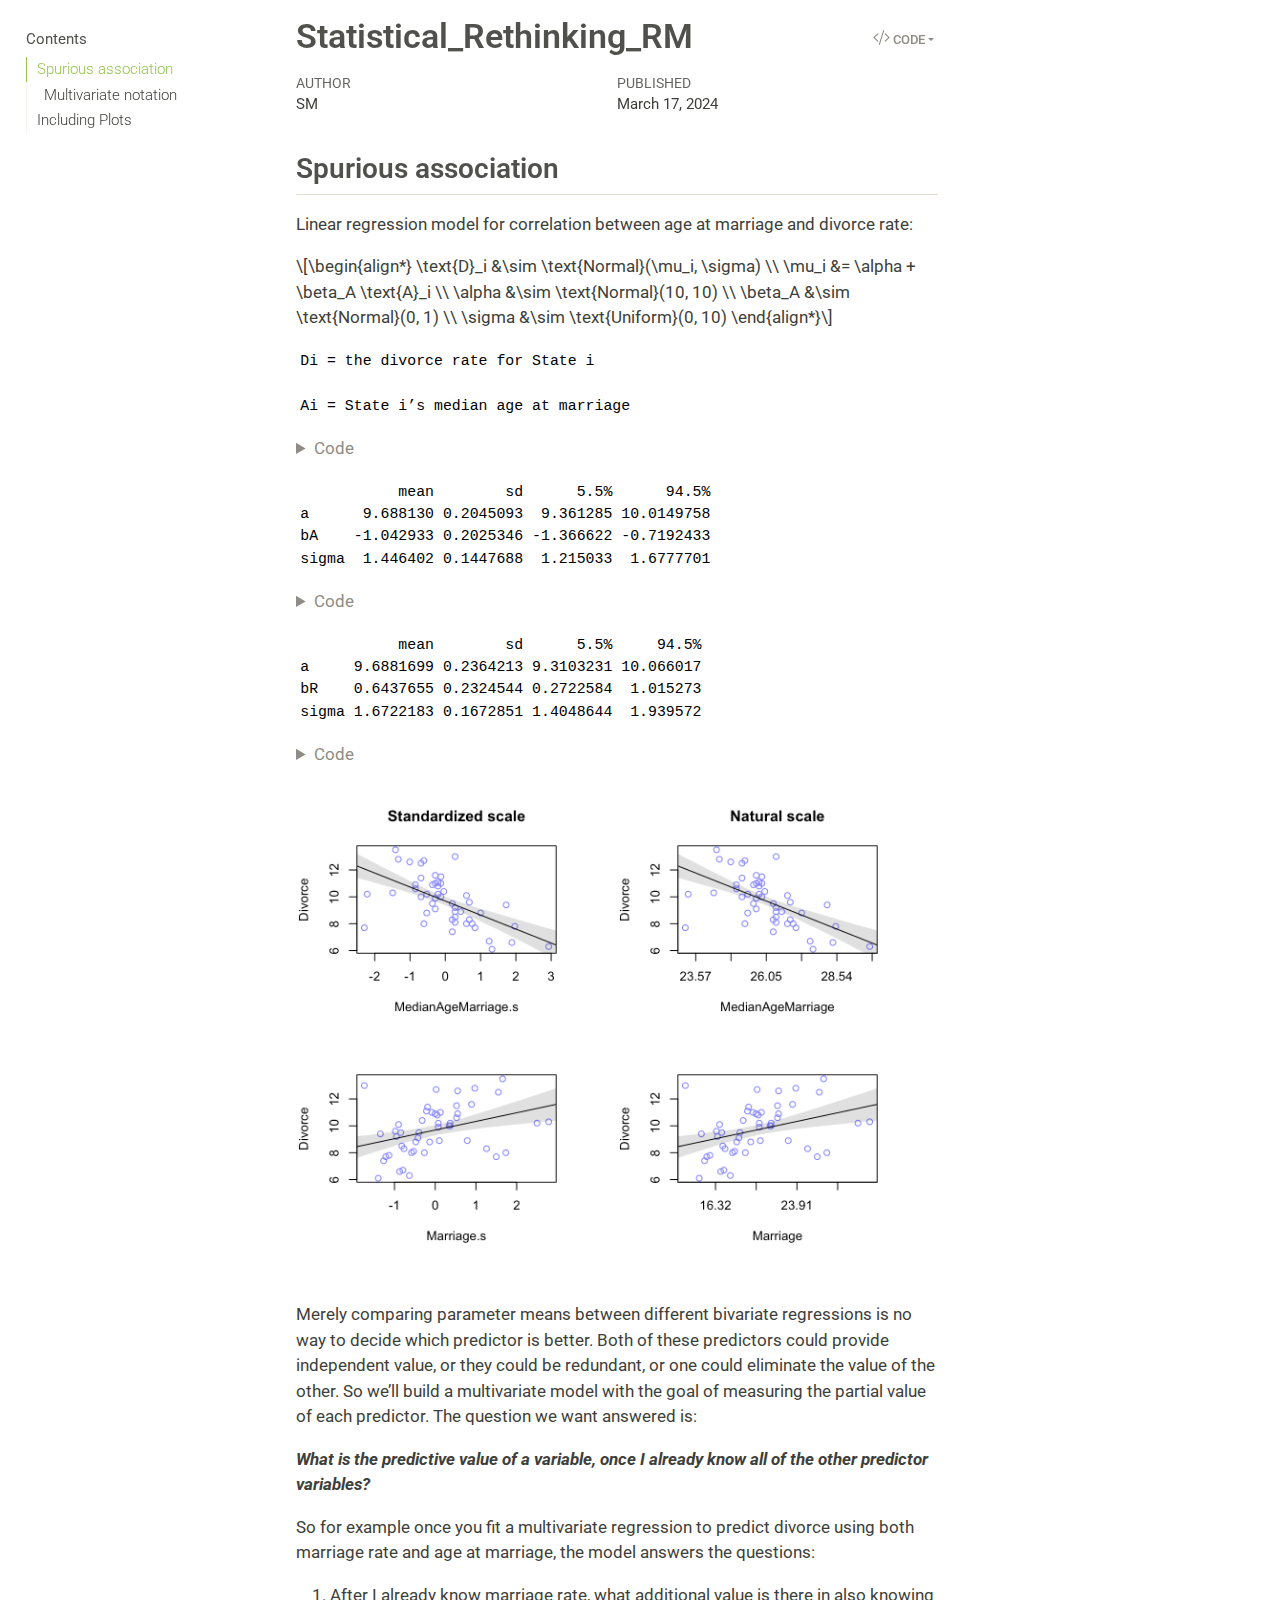
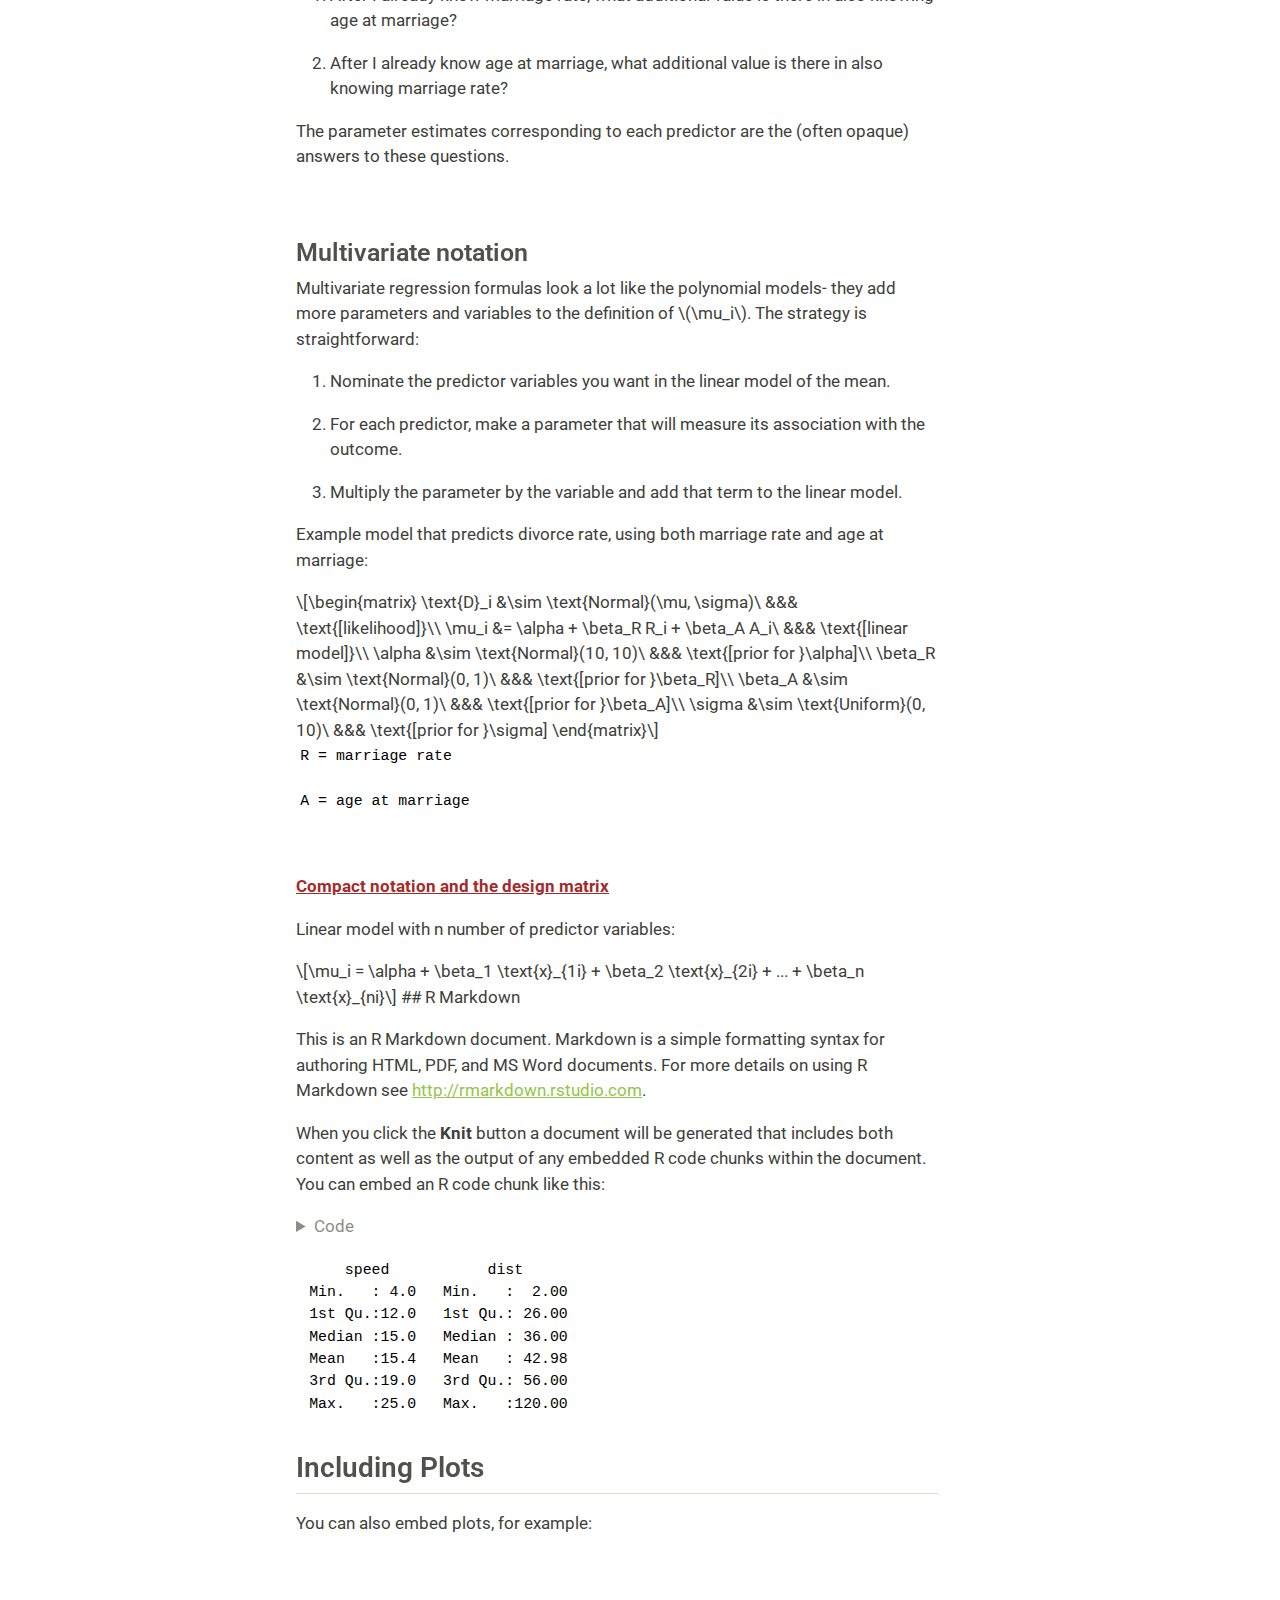
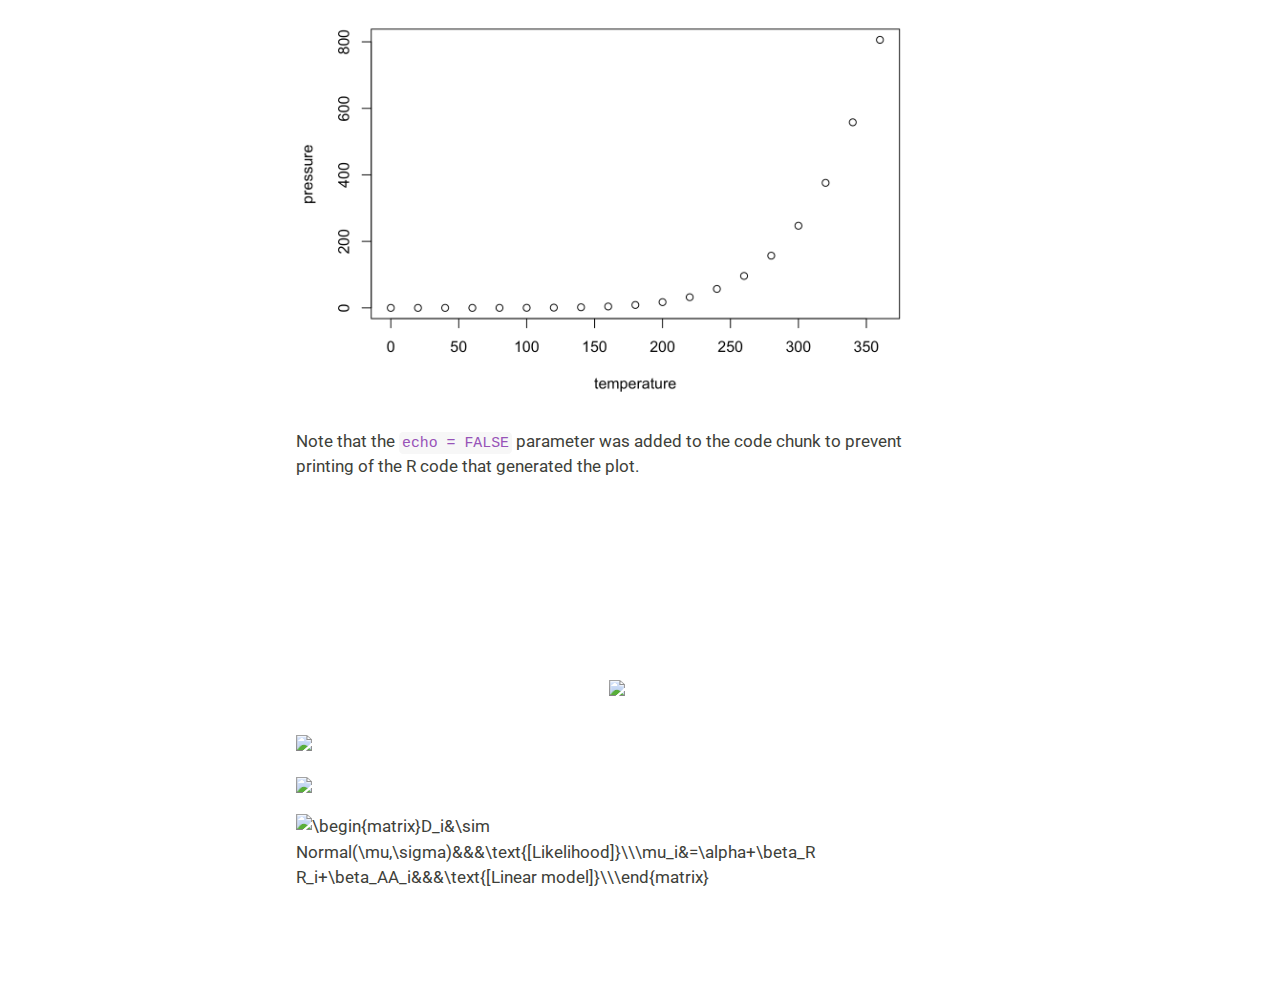
==== test.html @ 9107bb80 "test" ====
<!DOCTYPE html>
<html xmlns="http://www.w3.org/1999/xhtml" lang="en" xml:lang="en"><head>
<meta http-equiv="Content-Type" content="text/html; charset=UTF-8">
<meta charset="utf-8">
<meta name="generator" content="quarto-1.3.450">
<meta name="viewport" content="width=device-width, initial-scale=1.0, user-scalable=yes">
<meta name="author" content="SM">
<meta name="dcterms.date" content="2024-03-17">
<title>Statistical_Rethinking_RM</title>
<style>
code{white-space: pre-wrap;}
span.smallcaps{font-variant: small-caps;}
div.columns{display: flex; gap: min(4vw, 1.5em);}
div.column{flex: auto; overflow-x: auto;}
div.hanging-indent{margin-left: 1.5em; text-indent: -1.5em;}
ul.task-list{list-style: none;}
ul.task-list li input[type="checkbox"] {
  width: 0.8em;
  margin: 0 0.8em 0.2em -1em; /* quarto-specific, see https://github.com/quarto-dev/quarto-cli/issues/4556 */ 
  vertical-align: middle;
}
/* CSS for syntax highlighting */
pre > code.sourceCode { white-space: pre; position: relative; }
pre > code.sourceCode > span { display: inline-block; line-height: 1.25; }
pre > code.sourceCode > span:empty { height: 1.2em; }
.sourceCode { overflow: visible; }
code.sourceCode > span { color: inherit; text-decoration: inherit; }
div.sourceCode { margin: 1em 0; }
pre.sourceCode { margin: 0; }
@media screen {
div.sourceCode { overflow: auto; }
}
@media print {
pre > code.sourceCode { white-space: pre-wrap; }
pre > code.sourceCode > span { text-indent: -5em; padding-left: 5em; }
}
pre.numberSource code
  { counter-reset: source-line 0; }
pre.numberSource code > span
  { position: relative; left: -4em; counter-increment: source-line; }
pre.numberSource code > span > a:first-child::before
  { content: counter(source-line);
    position: relative; left: -1em; text-align: right; vertical-align: baseline;
    border: none; display: inline-block;
    -webkit-touch-callout: none; -webkit-user-select: none;
    -khtml-user-select: none; -moz-user-select: none;
    -ms-user-select: none; user-select: none;
    padding: 0 4px; width: 4em;
  }
pre.numberSource { margin-left: 3em;  padding-left: 4px; }
div.sourceCode
  {   }
@media screen {
pre > code.sourceCode > span > a:first-child::before { text-decoration: underline; }
}
</style>

<script src="test_files/libs/clipboard/clipboard.min.js"></script>
<script src="test_files/libs/quarto-html/quarto.js"></script>
<script src="test_files/libs/quarto-html/popper.min.js"></script>
<script src="test_files/libs/quarto-html/tippy.umd.min.js"></script>
<script src="test_files/libs/quarto-html/anchor.min.js"></script>
<link href="test_files/libs/quarto-html/tippy.css" rel="stylesheet">
<link href="test_files/libs/quarto-html/quarto-syntax-highlighting.css" rel="stylesheet" id="quarto-text-highlighting-styles">
<script src="test_files/libs/bootstrap/bootstrap.min.js"></script>
<link href="test_files/libs/bootstrap/bootstrap-icons.css" rel="stylesheet">
<link href="test_files/libs/bootstrap/bootstrap.min.css" rel="stylesheet" id="quarto-bootstrap" data-mode="light"><style>html{ scroll-behavior: smooth; }</style>
<script src="https://polyfill.io/v3/polyfill.min.js?features=es6"></script><script src="https://cdn.jsdelivr.net/npm/mathjax@3/es5/tex-chtml-full.js" type="text/javascript"></script>
</head>
<body>

<div id="quarto-content" class="page-columns page-rows-contents page-layout-article toc-left">
<div id="quarto-sidebar-toc-left" class="sidebar toc-left">
  <nav id="TOC" role="doc-toc" class="toc-active"><h2 id="toc-title">Contents</h2>
   
  <ul>
<li>
<a href="#spurious-association" id="toc-spurious-association" class="nav-link active" data-scroll-target="#spurious-association">Spurious association</a>
  <ul>
<li><a href="#multivariate-notation" id="toc-multivariate-notation" class="nav-link" data-scroll-target="#multivariate-notation">Multivariate notation</a></li>
  </ul>
</li>
  <li><a href="#including-plots" id="toc-including-plots" class="nav-link" data-scroll-target="#including-plots">Including Plots</a></li>
  </ul></nav>
</div>
<div id="quarto-margin-sidebar" class="sidebar margin-sidebar">
</div>
<main class="content" id="quarto-document-content"><header id="title-block-header" class="quarto-title-block default"><div class="quarto-title">
<div class="quarto-title-block"><div><h1 class="title">Statistical_Rethinking_RM</h1><button type="button" class="btn code-tools-button dropdown-toggle" id="quarto-code-tools-menu" data-bs-toggle="dropdown" aria-expanded="false"><i class="bi"></i> Code</button><ul class="dropdown-menu dropdown-menu-end" aria-labelelledby="quarto-code-tools-menu"><li><a id="quarto-show-all-code" class="dropdown-item" href="javascript:void(0)" role="button">Show All Code</a></li><li><a id="quarto-hide-all-code" class="dropdown-item" href="javascript:void(0)" role="button">Hide All Code</a></li><li><hr class="dropdown-divider"></li><li><a id="quarto-view-source" class="dropdown-item" href="javascript:void(0)" role="button">View Source</a></li></ul></div></div>
</div>



<div class="quarto-title-meta">

    <div>
    <div class="quarto-title-meta-heading">Author</div>
    <div class="quarto-title-meta-contents">
             <p>SM </p>
          </div>
  </div>
    
    <div>
    <div class="quarto-title-meta-heading">Published</div>
    <div class="quarto-title-meta-contents">
      <p class="date">March 17, 2024</p>
    </div>
  </div>
  
    
  </div>
  

</header><section id="spurious-association" class="level2"><h2 class="anchored" data-anchor-id="spurious-association">Spurious association</h2>
<p>Linear regression model for correlation between age at marriage and divorce rate:</p>
<p><span class="math display">\[\begin{align*}
\text{D}_i &amp;\sim \text{Normal}(\mu_i, \sigma) \\
\mu_i &amp;= \alpha + \beta_A \text{A}_i \\
\alpha &amp;\sim \text{Normal}(10, 10) \\
\beta_A &amp;\sim \text{Normal}(0, 1) \\
\sigma &amp;\sim \text{Uniform}(0, 10)
\end{align*}\]</span></p>
<pre><code>Di = the divorce rate for State i

Ai = State i’s median age at marriage
</code></pre>
<div class="cell">
<details><summary>Code</summary><div class="sourceCode" id="cb2"><pre class="downlit sourceCode r code-with-copy"><code class="sourceCode R"><span><span class="fu"><a href="https://rdrr.io/r/graphics/par.html">par</a></span><span class="op">(</span>mfrow <span class="op">=</span> <span class="fu"><a href="https://rdrr.io/r/base/c.html">c</a></span><span class="op">(</span><span class="fl">2</span>, <span class="fl">2</span><span class="op">)</span>, mar <span class="op">=</span> <span class="fu"><a href="https://rdrr.io/r/base/c.html">c</a></span><span class="op">(</span><span class="fl">4</span>, <span class="fl">4</span>, <span class="fl">4</span>, <span class="fl">4</span><span class="op">)</span><span class="op">)</span></span>
<span></span>
<span><span class="kw"><a href="https://rdrr.io/r/base/library.html">library</a></span><span class="op">(</span><span class="va">rethinking</span><span class="op">)</span></span>
<span><span class="co"># load data</span></span>
<span><span class="fu"><a href="https://rdrr.io/r/utils/data.html">data</a></span><span class="op">(</span><span class="va">WaffleDivorce</span><span class="op">)</span></span>
<span><span class="va">d</span> <span class="op">&lt;-</span> <span class="va">WaffleDivorce</span></span>
<span></span>
<span><span class="co">## Median age at marriage vs. divorce rate</span></span>
<span><span class="co"># standardize predictor</span></span>
<span><span class="va">d</span><span class="op">$</span><span class="va">MedianAgeMarriage.s</span> <span class="op">&lt;-</span> <span class="op">(</span><span class="va">d</span><span class="op">$</span><span class="va">MedianAgeMarriage</span><span class="op">-</span><span class="fu"><a href="https://rdrr.io/r/base/mean.html">mean</a></span><span class="op">(</span><span class="va">d</span><span class="op">$</span><span class="va">MedianAgeMarriage</span><span class="op">)</span><span class="op">)</span><span class="op">/</span></span>
<span>    <span class="fu">sd</span><span class="op">(</span><span class="va">d</span><span class="op">$</span><span class="va">MedianAgeMarriage</span><span class="op">)</span></span>
<span></span>
<span><span class="co"># fit model</span></span>
<span><span class="va">m5.1</span> <span class="op">&lt;-</span> <span class="fu">rethinking</span><span class="fu">::</span><span class="fu"><a href="https://rdrr.io/pkg/rethinking/man/quap.html">map</a></span><span class="op">(</span></span>
<span>    <span class="fu"><a href="https://rdrr.io/r/base/list.html">alist</a></span><span class="op">(</span></span>
<span>        <span class="va">Divorce</span> <span class="op">~</span> <span class="fu"><a href="https://rdrr.io/r/stats/Normal.html">dnorm</a></span><span class="op">(</span> <span class="va">mu</span> , <span class="va">sigma</span> <span class="op">)</span> ,</span>
<span>        <span class="va">mu</span> <span class="op">&lt;-</span> <span class="va">a</span> <span class="op">+</span> <span class="va">bA</span> <span class="op">*</span> <span class="va">MedianAgeMarriage.s</span> ,</span>
<span>        <span class="va">a</span> <span class="op">~</span> <span class="fu"><a href="https://rdrr.io/r/stats/Normal.html">dnorm</a></span><span class="op">(</span> <span class="fl">10</span> , <span class="fl">10</span> <span class="op">)</span> ,</span>
<span>        <span class="va">bA</span> <span class="op">~</span> <span class="fu"><a href="https://rdrr.io/r/stats/Normal.html">dnorm</a></span><span class="op">(</span> <span class="fl">0</span> , <span class="fl">1</span> <span class="op">)</span> ,</span>
<span>        <span class="va">sigma</span> <span class="op">~</span> <span class="fu"><a href="https://rdrr.io/r/stats/Uniform.html">dunif</a></span><span class="op">(</span> <span class="fl">0</span> , <span class="fl">10</span> <span class="op">)</span></span>
<span><span class="op">)</span> , data <span class="op">=</span> <span class="va">d</span> <span class="op">)</span></span>
<span></span>
<span><span class="co"># Check precis output</span></span>
<span><span class="fu"><a href="https://rdrr.io/pkg/rethinking/man/precis.html">precis</a></span><span class="op">(</span><span class="va">m5.1</span><span class="op">)</span></span></code><button title="Copy to Clipboard" class="code-copy-button"><i class="bi"></i></button></pre></div>
</details><div class="cell-output cell-output-stdout">
<pre><code>           mean        sd      5.5%      94.5%
a      9.688130 0.2045093  9.361285 10.0149758
bA    -1.042933 0.2025346 -1.366622 -0.7192433
sigma  1.446402 0.1447688  1.215033  1.6777701</code></pre>
</div>
<details><summary>Code</summary><div class="sourceCode" id="cb4"><pre class="downlit sourceCode r code-with-copy"><code class="sourceCode R"><span><span class="co"># each additional standard deviation of delay in marriage (1.24 years- the difference between</span></span>
<span><span class="co"># two data points after converting back to natural scale) predicts a decrease of </span></span>
<span><span class="co"># about one divorce per thousand adults, with a 89% interval from about −1.4 to −0.7.</span></span>
<span><span class="co"># So it’s reliably negative, even though the magnitude of the difference may vary quite a lot—</span></span>
<span><span class="co"># the upper bound is half the lower bound. Of course there’s nothing special about the interval</span></span>
<span><span class="co"># boundaries, but the magnitude of the difference means that even though the association here </span></span>
<span><span class="co"># (conditional on model and data) is implausibly positive, it could be both much stronger </span></span>
<span><span class="co"># or weaker than the mean.</span></span>
<span></span>
<span><span class="co"># compute percentile interval of mean</span></span>
<span><span class="va">MAM.seq</span> <span class="op">&lt;-</span> <span class="fu"><a href="https://rdrr.io/r/base/seq.html">seq</a></span><span class="op">(</span> from<span class="op">=</span><span class="op">-</span><span class="fl">3</span> , to<span class="op">=</span><span class="fl">3.5</span> , length.out<span class="op">=</span><span class="fl">30</span> <span class="op">)</span></span>
<span><span class="va">mu</span> <span class="op">&lt;-</span> <span class="fu"><a href="https://rdrr.io/pkg/rethinking/man/link.html">link</a></span><span class="op">(</span> <span class="va">m5.1</span> , data<span class="op">=</span><span class="fu"><a href="https://rdrr.io/r/base/data.frame.html">data.frame</a></span><span class="op">(</span>MedianAgeMarriage.s<span class="op">=</span><span class="va">MAM.seq</span><span class="op">)</span> <span class="op">)</span></span>
<span><span class="va">mu.PI</span> <span class="op">&lt;-</span> <span class="fu"><a href="https://rdrr.io/r/base/apply.html">apply</a></span><span class="op">(</span> <span class="va">mu</span> , <span class="fl">2</span> , <span class="va">PI</span> <span class="op">)</span></span>
<span></span>
<span><span class="co"># plot it all</span></span>
<span><span class="fu"><a href="https://rdrr.io/r/graphics/plot.default.html">plot</a></span><span class="op">(</span> <span class="va">Divorce</span> <span class="op">~</span> <span class="va">MedianAgeMarriage.s</span> , data<span class="op">=</span><span class="va">d</span> , col<span class="op">=</span><span class="va">rangi2</span> , main <span class="op">=</span> <span class="st">"Standardized scale"</span><span class="op">)</span></span>
<span><span class="fu"><a href="https://rdrr.io/r/graphics/abline.html">abline</a></span><span class="op">(</span> <span class="va">m5.1</span> <span class="op">)</span></span>
<span><span class="fu"><a href="https://rdrr.io/pkg/rethinking/man/shade.html">shade</a></span><span class="op">(</span> <span class="va">mu.PI</span> , <span class="va">MAM.seq</span> <span class="op">)</span></span>
<span></span>
<span><span class="co"># Convert to natural scale</span></span>
<span><span class="fu"><a href="https://rdrr.io/r/graphics/plot.default.html">plot</a></span><span class="op">(</span> <span class="va">Divorce</span> <span class="op">~</span> <span class="va">MedianAgeMarriage.s</span> , data<span class="op">=</span><span class="va">d</span> , col<span class="op">=</span><span class="va">rangi2</span>, xaxt <span class="op">=</span> <span class="st">"n"</span>,</span>
<span>      xlab <span class="op">=</span><span class="st">"MedianAgeMarriage"</span>, main <span class="op">=</span> <span class="st">"Natural scale"</span><span class="op">)</span></span>
<span><span class="va">at</span> <span class="op">&lt;-</span> <span class="fu"><a href="https://rdrr.io/r/base/c.html">c</a></span><span class="op">(</span><span class="op">-</span><span class="fl">3</span>, <span class="op">-</span><span class="fl">2</span>, <span class="op">-</span><span class="fl">1</span>, <span class="fl">0</span>, <span class="fl">1</span>, <span class="fl">2</span>, <span class="fl">3</span>, <span class="fl">4</span><span class="op">)</span></span>
<span><span class="va">labels</span> <span class="op">&lt;-</span> <span class="va">at</span><span class="op">*</span><span class="fu">sd</span><span class="op">(</span><span class="va">d</span><span class="op">$</span><span class="va">MedianAgeMarriage</span><span class="op">)</span> <span class="op">+</span> <span class="fu"><a href="https://rdrr.io/r/base/mean.html">mean</a></span><span class="op">(</span><span class="va">d</span><span class="op">$</span><span class="va">MedianAgeMarriage</span><span class="op">)</span></span>
<span><span class="fu"><a href="https://rdrr.io/r/graphics/axis.html">axis</a></span><span class="op">(</span>side <span class="op">=</span> <span class="fl">1</span> , at <span class="op">=</span> <span class="va">at</span> , labels <span class="op">=</span> <span class="fu"><a href="https://rdrr.io/r/base/Round.html">round</a></span><span class="op">(</span><span class="va">labels</span>,<span class="fl">2</span><span class="op">)</span><span class="op">)</span></span>
<span><span class="fu"><a href="https://rdrr.io/r/graphics/abline.html">abline</a></span><span class="op">(</span> <span class="va">m5.1</span> <span class="op">)</span></span>
<span><span class="fu"><a href="https://rdrr.io/pkg/rethinking/man/shade.html">shade</a></span><span class="op">(</span> <span class="va">mu.PI</span> , <span class="va">MAM.seq</span> <span class="op">)</span></span>
<span></span>
<span><span class="co">## Marriage rate vs. divorce rate</span></span>
<span><span class="co"># standardize predictor (marriage rate)</span></span>
<span><span class="va">d</span><span class="op">$</span><span class="va">Marriage.s</span> <span class="op">&lt;-</span> <span class="op">(</span><span class="va">d</span><span class="op">$</span><span class="va">Marriage</span> <span class="op">-</span> <span class="fu"><a href="https://rdrr.io/r/base/mean.html">mean</a></span><span class="op">(</span><span class="va">d</span><span class="op">$</span><span class="va">Marriage</span><span class="op">)</span><span class="op">)</span><span class="op">/</span><span class="fu">sd</span><span class="op">(</span><span class="va">d</span><span class="op">$</span><span class="va">Marriage</span><span class="op">)</span></span>
<span></span>
<span><span class="co"># fit model</span></span>
<span><span class="va">m5.2</span> <span class="op">&lt;-</span> <span class="fu">rethinking</span><span class="fu">::</span><span class="fu"><a href="https://rdrr.io/pkg/rethinking/man/quap.html">map</a></span><span class="op">(</span></span>
<span>    <span class="fu"><a href="https://rdrr.io/r/base/list.html">alist</a></span><span class="op">(</span></span>
<span>        <span class="va">Divorce</span> <span class="op">~</span> <span class="fu"><a href="https://rdrr.io/r/stats/Normal.html">dnorm</a></span><span class="op">(</span> <span class="va">mu</span> , <span class="va">sigma</span> <span class="op">)</span> ,</span>
<span>        <span class="va">mu</span> <span class="op">&lt;-</span> <span class="va">a</span> <span class="op">+</span> <span class="va">bR</span> <span class="op">*</span> <span class="va">Marriage.s</span> ,</span>
<span>        <span class="va">a</span> <span class="op">~</span> <span class="fu"><a href="https://rdrr.io/r/stats/Normal.html">dnorm</a></span><span class="op">(</span> <span class="fl">10</span> , <span class="fl">10</span> <span class="op">)</span> ,</span>
<span>        <span class="va">bR</span> <span class="op">~</span> <span class="fu"><a href="https://rdrr.io/r/stats/Normal.html">dnorm</a></span><span class="op">(</span> <span class="fl">0</span> , <span class="fl">1</span> <span class="op">)</span> ,</span>
<span>    <span class="va">sigma</span> <span class="op">~</span> <span class="fu"><a href="https://rdrr.io/r/stats/Uniform.html">dunif</a></span><span class="op">(</span> <span class="fl">0</span> , <span class="fl">10</span> <span class="op">)</span></span>
<span><span class="op">)</span> , data <span class="op">=</span> <span class="va">d</span> <span class="op">)</span></span>
<span></span>
<span><span class="co"># check precis output</span></span>
<span><span class="fu"><a href="https://rdrr.io/pkg/rethinking/man/precis.html">precis</a></span><span class="op">(</span><span class="va">m5.2</span><span class="op">)</span></span></code><button title="Copy to Clipboard" class="code-copy-button"><i class="bi"></i></button></pre></div>
</details><div class="cell-output cell-output-stdout">
<pre><code>           mean        sd      5.5%     94.5%
a     9.6881699 0.2364213 9.3103231 10.066017
bR    0.6437655 0.2324544 0.2722584  1.015273
sigma 1.6722183 0.1672851 1.4048644  1.939572</code></pre>
</div>
<details><summary>Code</summary><div class="sourceCode" id="cb6"><pre class="downlit sourceCode r code-with-copy"><code class="sourceCode R"><span><span class="co"># This shows an increase of 0.6 divorces for every additional standard deviation </span></span>
<span><span class="co"># of marriage rate (3.8). this relationship isn’t as strong as the previous one.</span></span>
<span></span>
<span><span class="co"># compute percentile interval of mean</span></span>
<span><span class="va">MAM.seq</span> <span class="op">&lt;-</span> <span class="fu"><a href="https://rdrr.io/r/base/seq.html">seq</a></span><span class="op">(</span> from<span class="op">=</span><span class="op">-</span><span class="fl">3</span> , to<span class="op">=</span><span class="fl">3</span> , length.out<span class="op">=</span><span class="fl">30</span> <span class="op">)</span></span>
<span><span class="va">mu</span> <span class="op">&lt;-</span> <span class="fu"><a href="https://rdrr.io/pkg/rethinking/man/link.html">link</a></span><span class="op">(</span> <span class="va">m5.2</span> , data<span class="op">=</span><span class="fu"><a href="https://rdrr.io/r/base/data.frame.html">data.frame</a></span><span class="op">(</span>Marriage.s<span class="op">=</span><span class="va">MAM.seq</span><span class="op">)</span> <span class="op">)</span></span>
<span><span class="va">mu.PI</span> <span class="op">&lt;-</span> <span class="fu"><a href="https://rdrr.io/r/base/apply.html">apply</a></span><span class="op">(</span> <span class="va">mu</span> , <span class="fl">2</span> , <span class="va">PI</span> <span class="op">)</span></span>
<span></span>
<span><span class="co"># plot it all</span></span>
<span><span class="fu"><a href="https://rdrr.io/r/graphics/plot.default.html">plot</a></span><span class="op">(</span> <span class="va">Divorce</span> <span class="op">~</span> <span class="va">Marriage.s</span> , data<span class="op">=</span><span class="va">d</span> , col<span class="op">=</span><span class="va">rangi2</span> <span class="op">)</span></span>
<span><span class="fu"><a href="https://rdrr.io/r/graphics/abline.html">abline</a></span><span class="op">(</span> <span class="va">m5.2</span> <span class="op">)</span></span>
<span><span class="fu"><a href="https://rdrr.io/pkg/rethinking/man/shade.html">shade</a></span><span class="op">(</span> <span class="va">mu.PI</span> , <span class="va">MAM.seq</span> <span class="op">)</span></span>
<span></span>
<span><span class="co"># Convert to natural scale</span></span>
<span><span class="fu"><a href="https://rdrr.io/r/graphics/plot.default.html">plot</a></span><span class="op">(</span> <span class="va">Divorce</span> <span class="op">~</span> <span class="va">Marriage.s</span> , data<span class="op">=</span><span class="va">d</span> , col<span class="op">=</span><span class="va">rangi2</span>, xaxt <span class="op">=</span> <span class="st">"n"</span>,</span>
<span>      xlab <span class="op">=</span><span class="st">"Marriage"</span><span class="op">)</span></span>
<span><span class="va">at</span> <span class="op">&lt;-</span> <span class="fu"><a href="https://rdrr.io/r/base/c.html">c</a></span><span class="op">(</span><span class="op">-</span><span class="fl">3</span>, <span class="op">-</span><span class="fl">2</span>, <span class="op">-</span><span class="fl">1</span>, <span class="fl">0</span>, <span class="fl">1</span>, <span class="fl">2</span>, <span class="fl">3</span><span class="op">)</span></span>
<span><span class="va">labels</span> <span class="op">&lt;-</span> <span class="va">at</span><span class="op">*</span><span class="fu">sd</span><span class="op">(</span><span class="va">d</span><span class="op">$</span><span class="va">Marriage</span><span class="op">)</span> <span class="op">+</span> <span class="fu"><a href="https://rdrr.io/r/base/mean.html">mean</a></span><span class="op">(</span><span class="va">d</span><span class="op">$</span><span class="va">Marriage</span><span class="op">)</span></span>
<span><span class="fu"><a href="https://rdrr.io/r/graphics/axis.html">axis</a></span><span class="op">(</span>side <span class="op">=</span> <span class="fl">1</span> , at <span class="op">=</span> <span class="va">at</span> , labels <span class="op">=</span> <span class="fu"><a href="https://rdrr.io/r/base/Round.html">round</a></span><span class="op">(</span><span class="va">labels</span>,<span class="fl">2</span><span class="op">)</span><span class="op">)</span></span>
<span><span class="fu"><a href="https://rdrr.io/r/graphics/abline.html">abline</a></span><span class="op">(</span> <span class="va">m5.2</span> <span class="op">)</span></span>
<span><span class="fu"><a href="https://rdrr.io/pkg/rethinking/man/shade.html">shade</a></span><span class="op">(</span> <span class="va">mu.PI</span> , <span class="va">MAM.seq</span> <span class="op">)</span></span></code><button title="Copy to Clipboard" class="code-copy-button"><i class="bi"></i></button></pre></div>
</details><div class="cell-output-display">
<p><img src="test_files/figure-html/5.1-1.png" class="img-fluid" width="672"></p>
</div>
</div>
<p><br></p>
<p>Merely comparing parameter means between different bivariate regressions is no way to decide which predictor is better. Both of these predictors could provide independent value, or they could be redundant, or one could eliminate the value of the other. So we’ll build a multivariate model with the goal of measuring the partial value of each predictor. The question we want answered is:</p>
<p><strong><em>What is the predictive value of a variable, once I already know all of the other predictor variables?</em></strong></p>
<p>So for example once you fit a multivariate regression to predict divorce using both marriage rate and age at marriage, the model answers the questions:</p>
<ol type="1">
<li><p>After I already know marriage rate, what additional value is there in also knowing age at marriage?</p></li>
<li><p>After I already know age at marriage, what additional value is there in also knowing marriage rate?</p></li>
</ol>
<p>The parameter estimates corresponding to each predictor are the (often opaque) answers to these questions.</p>
<p><br></p>
<section id="multivariate-notation" class="level3"><h3 class="anchored" data-anchor-id="multivariate-notation">Multivariate notation</h3>
<p>Multivariate regression formulas look a lot like the polynomial models- they add more parameters and variables to the definition of <span class="math inline">\(\mu_i\)</span>. The strategy is straightforward:</p>
<ol type="1">
<li><p>Nominate the predictor variables you want in the linear model of the mean.</p></li>
<li><p>For each predictor, make a parameter that will measure its association with the outcome.</p></li>
<li><p>Multiply the parameter by the variable and add that term to the linear model.</p></li>
</ol>
<p>Example model that predicts divorce rate, using both marriage rate and age at marriage:</p>
<span class="math display">\[\begin{matrix}
\text{D}_i &amp;\sim \text{Normal}(\mu, \sigma)\ &amp;&amp;&amp;  \text{[likelihood]}\\
\mu_i &amp;= \alpha + \beta_R R_i + \beta_A A_i\ &amp;&amp;&amp;  \text{[linear model]}\\
\alpha &amp;\sim \text{Normal}(10, 10)\ &amp;&amp;&amp;           \text{[prior for }\alpha]\\
\beta_R &amp;\sim \text{Normal}(0, 1)\ &amp;&amp;&amp;            \text{[prior for }\beta_R]\\
\beta_A &amp;\sim \text{Normal}(0, 1)\ &amp;&amp;&amp;            \text{[prior for }\beta_A]\\
\sigma &amp;\sim \text{Uniform}(0, 10)\ &amp;&amp;&amp;           \text{[prior for }\sigma]
\end{matrix}\]</span>
<pre><code>R = marriage rate 

A = age at marriage
</code></pre>
<p><br></p>
<p><span style="color:brown"><span style="text-decoration:underline"><strong>Compact notation and the design matrix</strong></span></span></p>
<p>Linear model with n number of predictor variables:</p>
<p><span class="math display">\[\mu_i = \alpha + \beta_1 \text{x}_{1i} + \beta_2 \text{x}_{2i} + ... + \beta_n \text{x}_{ni}\]</span> ## R Markdown</p>
<p>This is an R Markdown document. Markdown is a simple formatting syntax for authoring HTML, PDF, and MS Word documents. For more details on using R Markdown see <a href="http://rmarkdown.rstudio.com" class="uri">http://rmarkdown.rstudio.com</a>.</p>
<p>When you click the <strong>Knit</strong> button a document will be generated that includes both content as well as the output of any embedded R code chunks within the document. You can embed an R code chunk like this:</p>
<div class="cell">
<details><summary>Code</summary><div class="sourceCode" id="cb8"><pre class="downlit sourceCode r code-with-copy"><code class="sourceCode R"><span><span class="fu"><a href="https://rdrr.io/r/base/summary.html">summary</a></span><span class="op">(</span><span class="va">cars</span><span class="op">)</span></span></code><button title="Copy to Clipboard" class="code-copy-button"><i class="bi"></i></button></pre></div>
</details><div class="cell-output cell-output-stdout">
<pre><code>     speed           dist       
 Min.   : 4.0   Min.   :  2.00  
 1st Qu.:12.0   1st Qu.: 26.00  
 Median :15.0   Median : 36.00  
 Mean   :15.4   Mean   : 42.98  
 3rd Qu.:19.0   3rd Qu.: 56.00  
 Max.   :25.0   Max.   :120.00  </code></pre>
</div>
</div>
</section></section><section id="including-plots" class="level2"><h2 class="anchored" data-anchor-id="including-plots">Including Plots</h2>
<p>You can also embed plots, for example:</p>
<div class="cell">
<div class="cell-output-display">
<p><img src="test_files/figure-html/pressure-1.png" class="img-fluid" width="672"></p>
</div>
</div>
<p>Note that the <code>echo = FALSE</code> parameter was added to the code chunk to prevent printing of the R code that generated the plot.</p>
<div class="quarto-figure quarto-figure-center">
<figure class="figure"><p><embed src="https://latex.codecogs.com/svg.latex?x%3D%5Cfrac%7B-b%5Cpm%5Csqrt%7Bb%5E2-4ac%7D%7D%7B2a%7D" class="img-fluid"></p>
<figcaption class="figure-caption"></figcaption></figure>
</div>
<div class="quarto-figure quarto-figure-center">
<figure class="figure"><p><img src="https://latex.codecogs.com/svg.latex?%5CLarge&amp;space;x=%5Cfrac%7B-b%5Cpm%5Csqrt%7Bb%5E2-4ac%7D%7D%7B2a%7D" class="img-fluid figure-img"></p>
<figcaption class="figure-caption"></figcaption></figure>
</div>
<p><img src="https://latex.codecogs.com/gif.image?%5Cinline&amp;space;%5Cdpi%7B110%7D%5Cbegin%7Bmatrix%7D%5Ctext%7BD%7D_i%20&amp;%5Csim&amp;space;%5Ctext%7BNormal%7D(%5Cmu,%20%5Csigma)%20&amp;&amp;&amp;%20%5Ctext%7B%5Blikelihood%5D%7D%5C%5C%5Cmu_i%20&amp;=&amp;space;%20%5Calpha%20&amp;plus;%20%5Cbeta_R%20R_i%20&amp;plus;%20%5Cbeta_A%20A_i%20&amp;&amp;&amp;%20%5Ctext%7B%5Blinear%20model%5D%7D%5C%5C%20%5Calpha%20&amp;%5Csim&amp;space;%20%5Ctext%7BNormal%7D(10,%2010)%20&amp;&amp;&amp;%20%5Ctext%7B%5Bprior%20for%20%7D%5Calpha%5D%5C%5C%20%5Cbeta_R%20&amp;%5Csim&amp;space;%20%5Ctext%7BNormal%7D(0,%201)%20&amp;&amp;&amp;%20%5Ctext%7B%5Bprior%20for%20%7D%5Cbeta_R%5D%5C%5C%20%5Cbeta_A%20&amp;%5Csim&amp;space;%20%5Ctext%7BNormal%7D(0,%201)%20&amp;&amp;&amp;%20%5Ctext%7B%5Bprior%20for%20%7D%5Cbeta_A%5D%5C%5C%20%5Csigma%20&amp;%5Csim&amp;space;%20%5Ctext%7BUniform%7D(0,%2010)%20&amp;&amp;&amp;%20%5Ctext%7B%5Bprior%20for%20%7D%5Csigma%5D%5C%5C%5Cend%7Bmatrix%7D"></p>
<p><img src="https://latex.codecogs.com/gif.image?%5Cinline&amp;space;%5Cdpi%7B110%7D%5Cbegin%7Bmatrix%7DD_i&amp;%5Csim&amp;space;Normal(%5Cmu,%5Csigma)&amp;&amp;&amp;%5Ctext%7B%5BLikelihood%5D%7D%5C%5C%5Cmu_i&amp;=%5Calpha&amp;plus;%5Cbeta_R&amp;space;R_i&amp;plus;%5Cbeta_AA_i&amp;&amp;&amp;%5Ctext%7B%5BLinear&amp;space;model%5D%7D%5C%5C%5Cend%7Bmatrix%7D"></p>
<p><img src="https://latex.codecogs.com/gif.image?%5Cinline&amp;space;%5Cdpi%7B110%7D%5Cbegin%7Bmatrix%7DD_i&amp;%5Csim&amp;space;Normal(%5Cmu,%5Csigma)&amp;&amp;&amp;%5Ctext%7B%5BLikelihood%5D%7D%5C%5C%5Cmu_i&amp;=%5Calpha&amp;plus;%5Cbeta_R&amp;space;R_i&amp;plus;%5Cbeta_AA_i&amp;&amp;&amp;%5Ctext%7B%5BLinear&amp;space;model%5D%7D%5C%5C%5Cend%7Bmatrix%7D" title="\begin{matrix}D_i&amp;\sim Normal(\mu,\sigma)&amp;&amp;&amp;\text{[Likelihood]}\\\mu_i&amp;=\alpha+\beta_R R_i+\beta_AA_i&amp;&amp;&amp;\text{[Linear model]}\\\end{matrix}"></p>
<!-- -->

</section></main><!-- /main column --><script id="quarto-html-after-body" type="application/javascript">
window.document.addEventListener("DOMContentLoaded", function (event) {
  const toggleBodyColorMode = (bsSheetEl) => {
    const mode = bsSheetEl.getAttribute("data-mode");
    const bodyEl = window.document.querySelector("body");
    if (mode === "dark") {
      bodyEl.classList.add("quarto-dark");
      bodyEl.classList.remove("quarto-light");
    } else {
      bodyEl.classList.add("quarto-light");
      bodyEl.classList.remove("quarto-dark");
    }
  }
  const toggleBodyColorPrimary = () => {
    const bsSheetEl = window.document.querySelector("link#quarto-bootstrap");
    if (bsSheetEl) {
      toggleBodyColorMode(bsSheetEl);
    }
  }
  toggleBodyColorPrimary();  
  const icon = "";
  const anchorJS = new window.AnchorJS();
  anchorJS.options = {
    placement: 'right',
    icon: icon
  };
  anchorJS.add('.anchored');
  const isCodeAnnotation = (el) => {
    for (const clz of el.classList) {
      if (clz.startsWith('code-annotation-')) {                     
        return true;
      }
    }
    return false;
  }
  const clipboard = new window.ClipboardJS('.code-copy-button', {
    text: function(trigger) {
      const codeEl = trigger.previousElementSibling.cloneNode(true);
      for (const childEl of codeEl.children) {
        if (isCodeAnnotation(childEl)) {
          childEl.remove();
        }
      }
      return codeEl.innerText;
    }
  });
  clipboard.on('success', function(e) {
    // button target
    const button = e.trigger;
    // don't keep focus
    button.blur();
    // flash "checked"
    button.classList.add('code-copy-button-checked');
    var currentTitle = button.getAttribute("title");
    button.setAttribute("title", "Copied!");
    let tooltip;
    if (window.bootstrap) {
      button.setAttribute("data-bs-toggle", "tooltip");
      button.setAttribute("data-bs-placement", "left");
      button.setAttribute("data-bs-title", "Copied!");
      tooltip = new bootstrap.Tooltip(button, 
        { trigger: "manual", 
          customClass: "code-copy-button-tooltip",
          offset: [0, -8]});
      tooltip.show();    
    }
    setTimeout(function() {
      if (tooltip) {
        tooltip.hide();
        button.removeAttribute("data-bs-title");
        button.removeAttribute("data-bs-toggle");
        button.removeAttribute("data-bs-placement");
      }
      button.setAttribute("title", currentTitle);
      button.classList.remove('code-copy-button-checked');
    }, 1000);
    // clear code selection
    e.clearSelection();
  });
  const viewSource = window.document.getElementById('quarto-view-source') ||
                     window.document.getElementById('quarto-code-tools-source');
  if (viewSource) {
    const sourceUrl = viewSource.getAttribute("data-quarto-source-url");
    viewSource.addEventListener("click", function(e) {
      if (sourceUrl) {
        // rstudio viewer pane
        if (/\bcapabilities=\b/.test(window.location)) {
          window.open(sourceUrl);
        } else {
          window.location.href = sourceUrl;
        }
      } else {
        const modal = new bootstrap.Modal(document.getElementById('quarto-embedded-source-code-modal'));
        modal.show();
      }
      return false;
    });
  }
  function toggleCodeHandler(show) {
    return function(e) {
      const detailsSrc = window.document.querySelectorAll(".cell > details > .sourceCode");
      for (let i=0; i<detailsSrc.length; i++) {
        const details = detailsSrc[i].parentElement;
        if (show) {
          details.open = true;
        } else {
          details.removeAttribute("open");
        }
      }
      const cellCodeDivs = window.document.querySelectorAll(".cell > .sourceCode");
      const fromCls = show ? "hidden" : "unhidden";
      const toCls = show ? "unhidden" : "hidden";
      for (let i=0; i<cellCodeDivs.length; i++) {
        const codeDiv = cellCodeDivs[i];
        if (codeDiv.classList.contains(fromCls)) {
          codeDiv.classList.remove(fromCls);
          codeDiv.classList.add(toCls);
        } 
      }
      return false;
    }
  }
  const hideAllCode = window.document.getElementById("quarto-hide-all-code");
  if (hideAllCode) {
    hideAllCode.addEventListener("click", toggleCodeHandler(false));
  }
  const showAllCode = window.document.getElementById("quarto-show-all-code");
  if (showAllCode) {
    showAllCode.addEventListener("click", toggleCodeHandler(true));
  }
  function tippyHover(el, contentFn) {
    const config = {
      allowHTML: true,
      content: contentFn,
      maxWidth: 500,
      delay: 100,
      arrow: false,
      appendTo: function(el) {
          return el.parentElement;
      },
      interactive: true,
      interactiveBorder: 10,
      theme: 'quarto',
      placement: 'bottom-start'
    };
    window.tippy(el, config); 
  }
  const noterefs = window.document.querySelectorAll('a[role="doc-noteref"]');
  for (var i=0; i<noterefs.length; i++) {
    const ref = noterefs[i];
    tippyHover(ref, function() {
      // use id or data attribute instead here
      let href = ref.getAttribute('data-footnote-href') || ref.getAttribute('href');
      try { href = new URL(href).hash; } catch {}
      const id = href.replace(/^#\/?/, "");
      const note = window.document.getElementById(id);
      return note.innerHTML;
    });
  }
      let selectedAnnoteEl;
      const selectorForAnnotation = ( cell, annotation) => {
        let cellAttr = 'data-code-cell="' + cell + '"';
        let lineAttr = 'data-code-annotation="' +  annotation + '"';
        const selector = 'span[' + cellAttr + '][' + lineAttr + ']';
        return selector;
      }
      const selectCodeLines = (annoteEl) => {
        const doc = window.document;
        const targetCell = annoteEl.getAttribute("data-target-cell");
        const targetAnnotation = annoteEl.getAttribute("data-target-annotation");
        const annoteSpan = window.document.querySelector(selectorForAnnotation(targetCell, targetAnnotation));
        const lines = annoteSpan.getAttribute("data-code-lines").split(",");
        const lineIds = lines.map((line) => {
          return targetCell + "-" + line;
        })
        let top = null;
        let height = null;
        let parent = null;
        if (lineIds.length > 0) {
            //compute the position of the single el (top and bottom and make a div)
            const el = window.document.getElementById(lineIds[0]);
            top = el.offsetTop;
            height = el.offsetHeight;
            parent = el.parentElement.parentElement;
          if (lineIds.length > 1) {
            const lastEl = window.document.getElementById(lineIds[lineIds.length - 1]);
            const bottom = lastEl.offsetTop + lastEl.offsetHeight;
            height = bottom - top;
          }
          if (top !== null && height !== null && parent !== null) {
            // cook up a div (if necessary) and position it 
            let div = window.document.getElementById("code-annotation-line-highlight");
            if (div === null) {
              div = window.document.createElement("div");
              div.setAttribute("id", "code-annotation-line-highlight");
              div.style.position = 'absolute';
              parent.appendChild(div);
            }
            div.style.top = top - 2 + "px";
            div.style.height = height + 4 + "px";
            let gutterDiv = window.document.getElementById("code-annotation-line-highlight-gutter");
            if (gutterDiv === null) {
              gutterDiv = window.document.createElement("div");
              gutterDiv.setAttribute("id", "code-annotation-line-highlight-gutter");
              gutterDiv.style.position = 'absolute';
              const codeCell = window.document.getElementById(targetCell);
              const gutter = codeCell.querySelector('.code-annotation-gutter');
              gutter.appendChild(gutterDiv);
            }
            gutterDiv.style.top = top - 2 + "px";
            gutterDiv.style.height = height + 4 + "px";
          }
          selectedAnnoteEl = annoteEl;
        }
      };
      const unselectCodeLines = () => {
        const elementsIds = ["code-annotation-line-highlight", "code-annotation-line-highlight-gutter"];
        elementsIds.forEach((elId) => {
          const div = window.document.getElementById(elId);
          if (div) {
            div.remove();
          }
        });
        selectedAnnoteEl = undefined;
      };
      // Attach click handler to the DT
      const annoteDls = window.document.querySelectorAll('dt[data-target-cell]');
      for (const annoteDlNode of annoteDls) {
        annoteDlNode.addEventListener('click', (event) => {
          const clickedEl = event.target;
          if (clickedEl !== selectedAnnoteEl) {
            unselectCodeLines();
            const activeEl = window.document.querySelector('dt[data-target-cell].code-annotation-active');
            if (activeEl) {
              activeEl.classList.remove('code-annotation-active');
            }
            selectCodeLines(clickedEl);
            clickedEl.classList.add('code-annotation-active');
          } else {
            // Unselect the line
            unselectCodeLines();
            clickedEl.classList.remove('code-annotation-active');
          }
        });
      }
  const findCites = (el) => {
    const parentEl = el.parentElement;
    if (parentEl) {
      const cites = parentEl.dataset.cites;
      if (cites) {
        return {
          el,
          cites: cites.split(' ')
        };
      } else {
        return findCites(el.parentElement)
      }
    } else {
      return undefined;
    }
  };
  var bibliorefs = window.document.querySelectorAll('a[role="doc-biblioref"]');
  for (var i=0; i<bibliorefs.length; i++) {
    const ref = bibliorefs[i];
    const citeInfo = findCites(ref);
    if (citeInfo) {
      tippyHover(citeInfo.el, function() {
        var popup = window.document.createElement('div');
        citeInfo.cites.forEach(function(cite) {
          var citeDiv = window.document.createElement('div');
          citeDiv.classList.add('hanging-indent');
          citeDiv.classList.add('csl-entry');
          var biblioDiv = window.document.getElementById('ref-' + cite);
          if (biblioDiv) {
            citeDiv.innerHTML = biblioDiv.innerHTML;
          }
          popup.appendChild(citeDiv);
        });
        return popup.innerHTML;
      });
    }
  }
});
</script><div class="modal fade" id="quarto-embedded-source-code-modal" tabindex="-1" aria-labelledby="quarto-embedded-source-code-modal-label" aria-hidden="true"><div class="modal-dialog modal-dialog-scrollable"><div class="modal-content"><div class="modal-header"><h5 class="modal-title" id="quarto-embedded-source-code-modal-label">Source Code</h5><button class="btn-close" data-bs-dismiss="modal"></button></div><div class="modal-body"><div class="">
<div class="sourceCode" id="cb10" data-shortcodes="false"><pre class="sourceCode markdown code-with-copy"><code class="sourceCode markdown"><span id="cb10-1"><a href="#cb10-1" aria-hidden="true" tabindex="-1"></a><span class="co">---</span></span>
<span id="cb10-2"><a href="#cb10-2" aria-hidden="true" tabindex="-1"></a><span class="an">title:</span><span class="co"> "Statistical_Rethinking_RM"</span></span>
<span id="cb10-3"><a href="#cb10-3" aria-hidden="true" tabindex="-1"></a><span class="an">author:</span><span class="co"> "SM"</span></span>
<span id="cb10-4"><a href="#cb10-4" aria-hidden="true" tabindex="-1"></a><span class="an">date:</span><span class="co"> "`r format(Sys.time(), '%B %d, %Y')`"</span></span>
<span id="cb10-5"><a href="#cb10-5" aria-hidden="true" tabindex="-1"></a><span class="an">format:</span></span>
<span id="cb10-6"><a href="#cb10-6" aria-hidden="true" tabindex="-1"></a><span class="co">  html:</span></span>
<span id="cb10-7"><a href="#cb10-7" aria-hidden="true" tabindex="-1"></a><span class="co">    toc: true</span></span>
<span id="cb10-8"><a href="#cb10-8" aria-hidden="true" tabindex="-1"></a><span class="co">    toc_float: true</span></span>
<span id="cb10-9"><a href="#cb10-9" aria-hidden="true" tabindex="-1"></a><span class="co">    toc-title: "Contents"</span></span>
<span id="cb10-10"><a href="#cb10-10" aria-hidden="true" tabindex="-1"></a><span class="co">    toc-depth: 5</span></span>
<span id="cb10-11"><a href="#cb10-11" aria-hidden="true" tabindex="-1"></a><span class="co">    toc-location: left</span></span>
<span id="cb10-12"><a href="#cb10-12" aria-hidden="true" tabindex="-1"></a><span class="co">    number_sections: true</span></span>
<span id="cb10-13"><a href="#cb10-13" aria-hidden="true" tabindex="-1"></a><span class="co">    fig_caption: true</span></span>
<span id="cb10-14"><a href="#cb10-14" aria-hidden="true" tabindex="-1"></a><span class="co">    code-tools: true</span></span>
<span id="cb10-15"><a href="#cb10-15" aria-hidden="true" tabindex="-1"></a><span class="co">    code-fold: true</span></span>
<span id="cb10-16"><a href="#cb10-16" aria-hidden="true" tabindex="-1"></a><span class="co">    code-summary: 'Show code'</span></span>
<span id="cb10-17"><a href="#cb10-17" aria-hidden="true" tabindex="-1"></a><span class="co">    code-link: true</span></span>
<span id="cb10-18"><a href="#cb10-18" aria-hidden="true" tabindex="-1"></a><span class="co">    code_highlight: tango</span></span>
<span id="cb10-19"><a href="#cb10-19" aria-hidden="true" tabindex="-1"></a><span class="co">    code_download: true</span></span>
<span id="cb10-20"><a href="#cb10-20" aria-hidden="true" tabindex="-1"></a><span class="co">    theme: sandstone</span></span>
<span id="cb10-21"><a href="#cb10-21" aria-hidden="true" tabindex="-1"></a><span class="co">    highlight: tango</span></span>
<span id="cb10-22"><a href="#cb10-22" aria-hidden="true" tabindex="-1"></a><span class="co">    smooth-scroll: true</span></span>
<span id="cb10-23"><a href="#cb10-23" aria-hidden="true" tabindex="-1"></a><span class="co">    mathjax: local</span></span>
<span id="cb10-24"><a href="#cb10-24" aria-hidden="true" tabindex="-1"></a><span class="co">    self_contained: false</span></span>
<span id="cb10-25"><a href="#cb10-25" aria-hidden="true" tabindex="-1"></a><span class="co">---</span></span>
<span id="cb10-26"><a href="#cb10-26" aria-hidden="true" tabindex="-1"></a></span>
<span id="cb10-27"><a href="#cb10-27" aria-hidden="true" tabindex="-1"></a><span class="in">```{r setup, include=FALSE}</span></span>
<span id="cb10-28"><a href="#cb10-28" aria-hidden="true" tabindex="-1"></a>knitr<span class="sc">::</span>opts_chunk<span class="sc">$</span><span class="fu">set</span>(<span class="at">echo =</span> <span class="cn">TRUE</span>)</span>
<span id="cb10-29"><a href="#cb10-29" aria-hidden="true" tabindex="-1"></a><span class="in">```</span></span>
<span id="cb10-30"><a href="#cb10-30" aria-hidden="true" tabindex="-1"></a></span>
<span id="cb10-31"><a href="#cb10-31" aria-hidden="true" tabindex="-1"></a></span>
<span id="cb10-32"><a href="#cb10-32" aria-hidden="true" tabindex="-1"></a><span class="fu">## Spurious association</span></span>
<span id="cb10-33"><a href="#cb10-33" aria-hidden="true" tabindex="-1"></a></span>
<span id="cb10-34"><a href="#cb10-34" aria-hidden="true" tabindex="-1"></a>Linear regression model for correlation between age at marriage and divorce rate:</span>
<span id="cb10-35"><a href="#cb10-35" aria-hidden="true" tabindex="-1"></a></span>
<span id="cb10-36"><a href="#cb10-36" aria-hidden="true" tabindex="-1"></a>\begin{align*}</span>
<span id="cb10-37"><a href="#cb10-37" aria-hidden="true" tabindex="-1"></a>\text{D}_i &amp;\sim \text{Normal}(\mu_i, \sigma) <span class="sc">\\</span></span>
<span id="cb10-38"><a href="#cb10-38" aria-hidden="true" tabindex="-1"></a>\mu_i &amp;= \alpha + \beta_A \text{A}_i <span class="sc">\\</span></span>
<span id="cb10-39"><a href="#cb10-39" aria-hidden="true" tabindex="-1"></a>\alpha &amp;\sim \text{Normal}(10, 10) <span class="sc">\\</span></span>
<span id="cb10-40"><a href="#cb10-40" aria-hidden="true" tabindex="-1"></a>\beta_A &amp;\sim \text{Normal}(0, 1) <span class="sc">\\</span></span>
<span id="cb10-41"><a href="#cb10-41" aria-hidden="true" tabindex="-1"></a>\sigma &amp;\sim \text{Uniform}(0, 10)</span>
<span id="cb10-42"><a href="#cb10-42" aria-hidden="true" tabindex="-1"></a>\end{align*}</span>
<span id="cb10-43"><a href="#cb10-43" aria-hidden="true" tabindex="-1"></a></span>
<span id="cb10-44"><a href="#cb10-44" aria-hidden="true" tabindex="-1"></a></span>
<span id="cb10-45"><a href="#cb10-45" aria-hidden="true" tabindex="-1"></a></span>
<span id="cb10-46"><a href="#cb10-46" aria-hidden="true" tabindex="-1"></a><span class="in">```</span></span>
<span id="cb10-47"><a href="#cb10-47" aria-hidden="true" tabindex="-1"></a><span class="in">Di = the divorce rate for State i</span></span>
<span id="cb10-48"><a href="#cb10-48" aria-hidden="true" tabindex="-1"></a></span>
<span id="cb10-49"><a href="#cb10-49" aria-hidden="true" tabindex="-1"></a><span class="in">Ai = State i’s median age at marriage</span></span>
<span id="cb10-50"><a href="#cb10-50" aria-hidden="true" tabindex="-1"></a></span>
<span id="cb10-51"><a href="#cb10-51" aria-hidden="true" tabindex="-1"></a><span class="in">```</span></span>
<span id="cb10-52"><a href="#cb10-52" aria-hidden="true" tabindex="-1"></a></span>
<span id="cb10-53"><a href="#cb10-53" aria-hidden="true" tabindex="-1"></a><span class="in">```{r 5.1, message=FALSE, warning=FALSE}</span></span>
<span id="cb10-54"><a href="#cb10-54" aria-hidden="true" tabindex="-1"></a></span>
<span id="cb10-55"><a href="#cb10-55" aria-hidden="true" tabindex="-1"></a><span class="fu">par</span>(<span class="at">mfrow =</span> <span class="fu">c</span>(<span class="dv">2</span>, <span class="dv">2</span>), <span class="at">mar =</span> <span class="fu">c</span>(<span class="dv">4</span>, <span class="dv">4</span>, <span class="dv">4</span>, <span class="dv">4</span>))</span>
<span id="cb10-56"><a href="#cb10-56" aria-hidden="true" tabindex="-1"></a></span>
<span id="cb10-57"><a href="#cb10-57" aria-hidden="true" tabindex="-1"></a><span class="fu">library</span>(rethinking)</span>
<span id="cb10-58"><a href="#cb10-58" aria-hidden="true" tabindex="-1"></a><span class="co"># load data</span></span>
<span id="cb10-59"><a href="#cb10-59" aria-hidden="true" tabindex="-1"></a><span class="fu">data</span>(WaffleDivorce)</span>
<span id="cb10-60"><a href="#cb10-60" aria-hidden="true" tabindex="-1"></a>d <span class="ot">&lt;-</span> WaffleDivorce</span>
<span id="cb10-61"><a href="#cb10-61" aria-hidden="true" tabindex="-1"></a></span>
<span id="cb10-62"><a href="#cb10-62" aria-hidden="true" tabindex="-1"></a><span class="do">## Median age at marriage vs. divorce rate</span></span>
<span id="cb10-63"><a href="#cb10-63" aria-hidden="true" tabindex="-1"></a><span class="co"># standardize predictor</span></span>
<span id="cb10-64"><a href="#cb10-64" aria-hidden="true" tabindex="-1"></a>d<span class="sc">$</span>MedianAgeMarriage.s <span class="ot">&lt;-</span> (d<span class="sc">$</span>MedianAgeMarriage<span class="sc">-</span><span class="fu">mean</span>(d<span class="sc">$</span>MedianAgeMarriage))<span class="sc">/</span></span>
<span id="cb10-65"><a href="#cb10-65" aria-hidden="true" tabindex="-1"></a>    <span class="fu">sd</span>(d<span class="sc">$</span>MedianAgeMarriage)</span>
<span id="cb10-66"><a href="#cb10-66" aria-hidden="true" tabindex="-1"></a></span>
<span id="cb10-67"><a href="#cb10-67" aria-hidden="true" tabindex="-1"></a><span class="co"># fit model</span></span>
<span id="cb10-68"><a href="#cb10-68" aria-hidden="true" tabindex="-1"></a>m5<span class="fl">.1</span> <span class="ot">&lt;-</span> rethinking<span class="sc">::</span><span class="fu">map</span>(</span>
<span id="cb10-69"><a href="#cb10-69" aria-hidden="true" tabindex="-1"></a>    <span class="fu">alist</span>(</span>
<span id="cb10-70"><a href="#cb10-70" aria-hidden="true" tabindex="-1"></a>        Divorce <span class="sc">~</span> <span class="fu">dnorm</span>( mu , sigma ) ,</span>
<span id="cb10-71"><a href="#cb10-71" aria-hidden="true" tabindex="-1"></a>        mu <span class="ot">&lt;-</span> a <span class="sc">+</span> bA <span class="sc">*</span> MedianAgeMarriage.s ,</span>
<span id="cb10-72"><a href="#cb10-72" aria-hidden="true" tabindex="-1"></a>        a <span class="sc">~</span> <span class="fu">dnorm</span>( <span class="dv">10</span> , <span class="dv">10</span> ) ,</span>
<span id="cb10-73"><a href="#cb10-73" aria-hidden="true" tabindex="-1"></a>        bA <span class="sc">~</span> <span class="fu">dnorm</span>( <span class="dv">0</span> , <span class="dv">1</span> ) ,</span>
<span id="cb10-74"><a href="#cb10-74" aria-hidden="true" tabindex="-1"></a>        sigma <span class="sc">~</span> <span class="fu">dunif</span>( <span class="dv">0</span> , <span class="dv">10</span> )</span>
<span id="cb10-75"><a href="#cb10-75" aria-hidden="true" tabindex="-1"></a>) , <span class="at">data =</span> d )</span>
<span id="cb10-76"><a href="#cb10-76" aria-hidden="true" tabindex="-1"></a></span>
<span id="cb10-77"><a href="#cb10-77" aria-hidden="true" tabindex="-1"></a><span class="co"># Check precis output</span></span>
<span id="cb10-78"><a href="#cb10-78" aria-hidden="true" tabindex="-1"></a><span class="fu">precis</span>(m5<span class="fl">.1</span>)</span>
<span id="cb10-79"><a href="#cb10-79" aria-hidden="true" tabindex="-1"></a><span class="co"># each additional standard deviation of delay in marriage (1.24 years- the difference between</span></span>
<span id="cb10-80"><a href="#cb10-80" aria-hidden="true" tabindex="-1"></a><span class="co"># two data points after converting back to natural scale) predicts a decrease of </span></span>
<span id="cb10-81"><a href="#cb10-81" aria-hidden="true" tabindex="-1"></a><span class="co"># about one divorce per thousand adults, with a 89% interval from about −1.4 to −0.7.</span></span>
<span id="cb10-82"><a href="#cb10-82" aria-hidden="true" tabindex="-1"></a><span class="co"># So it’s reliably negative, even though the magnitude of the difference may vary quite a lot—</span></span>
<span id="cb10-83"><a href="#cb10-83" aria-hidden="true" tabindex="-1"></a><span class="co"># the upper bound is half the lower bound. Of course there’s nothing special about the interval</span></span>
<span id="cb10-84"><a href="#cb10-84" aria-hidden="true" tabindex="-1"></a><span class="co"># boundaries, but the magnitude of the difference means that even though the association here </span></span>
<span id="cb10-85"><a href="#cb10-85" aria-hidden="true" tabindex="-1"></a><span class="co"># (conditional on model and data) is implausibly positive, it could be both much stronger </span></span>
<span id="cb10-86"><a href="#cb10-86" aria-hidden="true" tabindex="-1"></a><span class="co"># or weaker than the mean.</span></span>
<span id="cb10-87"><a href="#cb10-87" aria-hidden="true" tabindex="-1"></a></span>
<span id="cb10-88"><a href="#cb10-88" aria-hidden="true" tabindex="-1"></a><span class="co"># compute percentile interval of mean</span></span>
<span id="cb10-89"><a href="#cb10-89" aria-hidden="true" tabindex="-1"></a>MAM.seq <span class="ot">&lt;-</span> <span class="fu">seq</span>( <span class="at">from=</span><span class="sc">-</span><span class="dv">3</span> , <span class="at">to=</span><span class="fl">3.5</span> , <span class="at">length.out=</span><span class="dv">30</span> )</span>
<span id="cb10-90"><a href="#cb10-90" aria-hidden="true" tabindex="-1"></a>mu <span class="ot">&lt;-</span> <span class="fu">link</span>( m5<span class="fl">.1</span> , <span class="at">data=</span><span class="fu">data.frame</span>(<span class="at">MedianAgeMarriage.s=</span>MAM.seq) )</span>
<span id="cb10-91"><a href="#cb10-91" aria-hidden="true" tabindex="-1"></a>mu.PI <span class="ot">&lt;-</span> <span class="fu">apply</span>( mu , <span class="dv">2</span> , PI )</span>
<span id="cb10-92"><a href="#cb10-92" aria-hidden="true" tabindex="-1"></a></span>
<span id="cb10-93"><a href="#cb10-93" aria-hidden="true" tabindex="-1"></a><span class="co"># plot it all</span></span>
<span id="cb10-94"><a href="#cb10-94" aria-hidden="true" tabindex="-1"></a><span class="fu">plot</span>( Divorce <span class="sc">~</span> MedianAgeMarriage.s , <span class="at">data=</span>d , <span class="at">col=</span>rangi2 , <span class="at">main =</span> <span class="st">"Standardized scale"</span>)</span>
<span id="cb10-95"><a href="#cb10-95" aria-hidden="true" tabindex="-1"></a><span class="fu">abline</span>( m5<span class="fl">.1</span> )</span>
<span id="cb10-96"><a href="#cb10-96" aria-hidden="true" tabindex="-1"></a><span class="fu">shade</span>( mu.PI , MAM.seq )</span>
<span id="cb10-97"><a href="#cb10-97" aria-hidden="true" tabindex="-1"></a></span>
<span id="cb10-98"><a href="#cb10-98" aria-hidden="true" tabindex="-1"></a><span class="co"># Convert to natural scale</span></span>
<span id="cb10-99"><a href="#cb10-99" aria-hidden="true" tabindex="-1"></a><span class="fu">plot</span>( Divorce <span class="sc">~</span> MedianAgeMarriage.s , <span class="at">data=</span>d , <span class="at">col=</span>rangi2, <span class="at">xaxt =</span> <span class="st">"n"</span>,</span>
<span id="cb10-100"><a href="#cb10-100" aria-hidden="true" tabindex="-1"></a>      <span class="at">xlab =</span><span class="st">"MedianAgeMarriage"</span>, <span class="at">main =</span> <span class="st">"Natural scale"</span>)</span>
<span id="cb10-101"><a href="#cb10-101" aria-hidden="true" tabindex="-1"></a>at <span class="ot">&lt;-</span> <span class="fu">c</span>(<span class="sc">-</span><span class="dv">3</span>, <span class="sc">-</span><span class="dv">2</span>, <span class="sc">-</span><span class="dv">1</span>, <span class="dv">0</span>, <span class="dv">1</span>, <span class="dv">2</span>, <span class="dv">3</span>, <span class="dv">4</span>)</span>
<span id="cb10-102"><a href="#cb10-102" aria-hidden="true" tabindex="-1"></a>labels <span class="ot">&lt;-</span> at<span class="sc">*</span><span class="fu">sd</span>(d<span class="sc">$</span>MedianAgeMarriage) <span class="sc">+</span> <span class="fu">mean</span>(d<span class="sc">$</span>MedianAgeMarriage)</span>
<span id="cb10-103"><a href="#cb10-103" aria-hidden="true" tabindex="-1"></a><span class="fu">axis</span>(<span class="at">side =</span> <span class="dv">1</span> , <span class="at">at =</span> at , <span class="at">labels =</span> <span class="fu">round</span>(labels,<span class="dv">2</span>))</span>
<span id="cb10-104"><a href="#cb10-104" aria-hidden="true" tabindex="-1"></a><span class="fu">abline</span>( m5<span class="fl">.1</span> )</span>
<span id="cb10-105"><a href="#cb10-105" aria-hidden="true" tabindex="-1"></a><span class="fu">shade</span>( mu.PI , MAM.seq )</span>
<span id="cb10-106"><a href="#cb10-106" aria-hidden="true" tabindex="-1"></a></span>
<span id="cb10-107"><a href="#cb10-107" aria-hidden="true" tabindex="-1"></a><span class="do">## Marriage rate vs. divorce rate</span></span>
<span id="cb10-108"><a href="#cb10-108" aria-hidden="true" tabindex="-1"></a><span class="co"># standardize predictor (marriage rate)</span></span>
<span id="cb10-109"><a href="#cb10-109" aria-hidden="true" tabindex="-1"></a>d<span class="sc">$</span>Marriage.s <span class="ot">&lt;-</span> (d<span class="sc">$</span>Marriage <span class="sc">-</span> <span class="fu">mean</span>(d<span class="sc">$</span>Marriage))<span class="sc">/</span><span class="fu">sd</span>(d<span class="sc">$</span>Marriage)</span>
<span id="cb10-110"><a href="#cb10-110" aria-hidden="true" tabindex="-1"></a></span>
<span id="cb10-111"><a href="#cb10-111" aria-hidden="true" tabindex="-1"></a><span class="co"># fit model</span></span>
<span id="cb10-112"><a href="#cb10-112" aria-hidden="true" tabindex="-1"></a>m5<span class="fl">.2</span> <span class="ot">&lt;-</span> rethinking<span class="sc">::</span><span class="fu">map</span>(</span>
<span id="cb10-113"><a href="#cb10-113" aria-hidden="true" tabindex="-1"></a>    <span class="fu">alist</span>(</span>
<span id="cb10-114"><a href="#cb10-114" aria-hidden="true" tabindex="-1"></a>        Divorce <span class="sc">~</span> <span class="fu">dnorm</span>( mu , sigma ) ,</span>
<span id="cb10-115"><a href="#cb10-115" aria-hidden="true" tabindex="-1"></a>        mu <span class="ot">&lt;-</span> a <span class="sc">+</span> bR <span class="sc">*</span> Marriage.s ,</span>
<span id="cb10-116"><a href="#cb10-116" aria-hidden="true" tabindex="-1"></a>        a <span class="sc">~</span> <span class="fu">dnorm</span>( <span class="dv">10</span> , <span class="dv">10</span> ) ,</span>
<span id="cb10-117"><a href="#cb10-117" aria-hidden="true" tabindex="-1"></a>        bR <span class="sc">~</span> <span class="fu">dnorm</span>( <span class="dv">0</span> , <span class="dv">1</span> ) ,</span>
<span id="cb10-118"><a href="#cb10-118" aria-hidden="true" tabindex="-1"></a>    sigma <span class="sc">~</span> <span class="fu">dunif</span>( <span class="dv">0</span> , <span class="dv">10</span> )</span>
<span id="cb10-119"><a href="#cb10-119" aria-hidden="true" tabindex="-1"></a>) , <span class="at">data =</span> d )</span>
<span id="cb10-120"><a href="#cb10-120" aria-hidden="true" tabindex="-1"></a></span>
<span id="cb10-121"><a href="#cb10-121" aria-hidden="true" tabindex="-1"></a><span class="co"># check precis output</span></span>
<span id="cb10-122"><a href="#cb10-122" aria-hidden="true" tabindex="-1"></a><span class="fu">precis</span>(m5<span class="fl">.2</span>)</span>
<span id="cb10-123"><a href="#cb10-123" aria-hidden="true" tabindex="-1"></a><span class="co"># This shows an increase of 0.6 divorces for every additional standard deviation </span></span>
<span id="cb10-124"><a href="#cb10-124" aria-hidden="true" tabindex="-1"></a><span class="co"># of marriage rate (3.8). this relationship isn’t as strong as the previous one.</span></span>
<span id="cb10-125"><a href="#cb10-125" aria-hidden="true" tabindex="-1"></a></span>
<span id="cb10-126"><a href="#cb10-126" aria-hidden="true" tabindex="-1"></a><span class="co"># compute percentile interval of mean</span></span>
<span id="cb10-127"><a href="#cb10-127" aria-hidden="true" tabindex="-1"></a>MAM.seq <span class="ot">&lt;-</span> <span class="fu">seq</span>( <span class="at">from=</span><span class="sc">-</span><span class="dv">3</span> , <span class="at">to=</span><span class="dv">3</span> , <span class="at">length.out=</span><span class="dv">30</span> )</span>
<span id="cb10-128"><a href="#cb10-128" aria-hidden="true" tabindex="-1"></a>mu <span class="ot">&lt;-</span> <span class="fu">link</span>( m5<span class="fl">.2</span> , <span class="at">data=</span><span class="fu">data.frame</span>(<span class="at">Marriage.s=</span>MAM.seq) )</span>
<span id="cb10-129"><a href="#cb10-129" aria-hidden="true" tabindex="-1"></a>mu.PI <span class="ot">&lt;-</span> <span class="fu">apply</span>( mu , <span class="dv">2</span> , PI )</span>
<span id="cb10-130"><a href="#cb10-130" aria-hidden="true" tabindex="-1"></a></span>
<span id="cb10-131"><a href="#cb10-131" aria-hidden="true" tabindex="-1"></a><span class="co"># plot it all</span></span>
<span id="cb10-132"><a href="#cb10-132" aria-hidden="true" tabindex="-1"></a><span class="fu">plot</span>( Divorce <span class="sc">~</span> Marriage.s , <span class="at">data=</span>d , <span class="at">col=</span>rangi2 )</span>
<span id="cb10-133"><a href="#cb10-133" aria-hidden="true" tabindex="-1"></a><span class="fu">abline</span>( m5<span class="fl">.2</span> )</span>
<span id="cb10-134"><a href="#cb10-134" aria-hidden="true" tabindex="-1"></a><span class="fu">shade</span>( mu.PI , MAM.seq )</span>
<span id="cb10-135"><a href="#cb10-135" aria-hidden="true" tabindex="-1"></a></span>
<span id="cb10-136"><a href="#cb10-136" aria-hidden="true" tabindex="-1"></a><span class="co"># Convert to natural scale</span></span>
<span id="cb10-137"><a href="#cb10-137" aria-hidden="true" tabindex="-1"></a><span class="fu">plot</span>( Divorce <span class="sc">~</span> Marriage.s , <span class="at">data=</span>d , <span class="at">col=</span>rangi2, <span class="at">xaxt =</span> <span class="st">"n"</span>,</span>
<span id="cb10-138"><a href="#cb10-138" aria-hidden="true" tabindex="-1"></a>      <span class="at">xlab =</span><span class="st">"Marriage"</span>)</span>
<span id="cb10-139"><a href="#cb10-139" aria-hidden="true" tabindex="-1"></a>at <span class="ot">&lt;-</span> <span class="fu">c</span>(<span class="sc">-</span><span class="dv">3</span>, <span class="sc">-</span><span class="dv">2</span>, <span class="sc">-</span><span class="dv">1</span>, <span class="dv">0</span>, <span class="dv">1</span>, <span class="dv">2</span>, <span class="dv">3</span>)</span>
<span id="cb10-140"><a href="#cb10-140" aria-hidden="true" tabindex="-1"></a>labels <span class="ot">&lt;-</span> at<span class="sc">*</span><span class="fu">sd</span>(d<span class="sc">$</span>Marriage) <span class="sc">+</span> <span class="fu">mean</span>(d<span class="sc">$</span>Marriage)</span>
<span id="cb10-141"><a href="#cb10-141" aria-hidden="true" tabindex="-1"></a><span class="fu">axis</span>(<span class="at">side =</span> <span class="dv">1</span> , <span class="at">at =</span> at , <span class="at">labels =</span> <span class="fu">round</span>(labels,<span class="dv">2</span>))</span>
<span id="cb10-142"><a href="#cb10-142" aria-hidden="true" tabindex="-1"></a><span class="fu">abline</span>( m5<span class="fl">.2</span> )</span>
<span id="cb10-143"><a href="#cb10-143" aria-hidden="true" tabindex="-1"></a><span class="fu">shade</span>( mu.PI , MAM.seq )</span>
<span id="cb10-144"><a href="#cb10-144" aria-hidden="true" tabindex="-1"></a></span>
<span id="cb10-145"><a href="#cb10-145" aria-hidden="true" tabindex="-1"></a><span class="in">```</span></span>
<span id="cb10-146"><a href="#cb10-146" aria-hidden="true" tabindex="-1"></a></span>
<span id="cb10-147"><a href="#cb10-147" aria-hidden="true" tabindex="-1"></a><span class="kw">&lt;br&gt;</span></span>
<span id="cb10-148"><a href="#cb10-148" aria-hidden="true" tabindex="-1"></a></span>
<span id="cb10-149"><a href="#cb10-149" aria-hidden="true" tabindex="-1"></a>Merely comparing parameter means between different bivariate regressions is no way to decide which predictor is better. Both of these predictors could provide independent value, or they could be redundant, or one could eliminate the value of the other. So we’ll build a multivariate model with the goal of measuring the partial value of each predictor. The question we want answered is:</span>
<span id="cb10-150"><a href="#cb10-150" aria-hidden="true" tabindex="-1"></a></span>
<span id="cb10-151"><a href="#cb10-151" aria-hidden="true" tabindex="-1"></a>  ***What is the predictive value of a variable, once I already know all of the other predictor variables?***</span>
<span id="cb10-152"><a href="#cb10-152" aria-hidden="true" tabindex="-1"></a></span>
<span id="cb10-153"><a href="#cb10-153" aria-hidden="true" tabindex="-1"></a>So for example once you fit a multivariate regression to predict divorce using both marriage rate and age at marriage, the model answers the questions:</span>
<span id="cb10-154"><a href="#cb10-154" aria-hidden="true" tabindex="-1"></a></span>
<span id="cb10-155"><a href="#cb10-155" aria-hidden="true" tabindex="-1"></a>  (1) After I already know marriage rate, what additional value is there in also knowing age at marriage?</span>
<span id="cb10-156"><a href="#cb10-156" aria-hidden="true" tabindex="-1"></a></span>
<span id="cb10-157"><a href="#cb10-157" aria-hidden="true" tabindex="-1"></a>  (2) After I already know age at marriage, what additional value is there in also knowing marriage rate?</span>
<span id="cb10-158"><a href="#cb10-158" aria-hidden="true" tabindex="-1"></a>  </span>
<span id="cb10-159"><a href="#cb10-159" aria-hidden="true" tabindex="-1"></a>The parameter estimates corresponding to each predictor are the (often opaque) answers to these questions.</span>
<span id="cb10-160"><a href="#cb10-160" aria-hidden="true" tabindex="-1"></a></span>
<span id="cb10-161"><a href="#cb10-161" aria-hidden="true" tabindex="-1"></a><span class="kw">&lt;br&gt;</span></span>
<span id="cb10-162"><a href="#cb10-162" aria-hidden="true" tabindex="-1"></a></span>
<span id="cb10-163"><a href="#cb10-163" aria-hidden="true" tabindex="-1"></a><span class="fu">### Multivariate notation</span></span>
<span id="cb10-164"><a href="#cb10-164" aria-hidden="true" tabindex="-1"></a></span>
<span id="cb10-165"><a href="#cb10-165" aria-hidden="true" tabindex="-1"></a>Multivariate regression formulas look a lot like the polynomial models- they add more parameters and variables to the definition of $\mu_i$. The strategy is straightforward:</span>
<span id="cb10-166"><a href="#cb10-166" aria-hidden="true" tabindex="-1"></a></span>
<span id="cb10-167"><a href="#cb10-167" aria-hidden="true" tabindex="-1"></a>(1) Nominate the predictor variables you want in the linear model of the mean.</span>
<span id="cb10-168"><a href="#cb10-168" aria-hidden="true" tabindex="-1"></a></span>
<span id="cb10-169"><a href="#cb10-169" aria-hidden="true" tabindex="-1"></a>(2) For each predictor, make a parameter that will measure its association with the outcome.</span>
<span id="cb10-170"><a href="#cb10-170" aria-hidden="true" tabindex="-1"></a></span>
<span id="cb10-171"><a href="#cb10-171" aria-hidden="true" tabindex="-1"></a>(3) Multiply the parameter by the variable and add that term to the linear model.</span>
<span id="cb10-172"><a href="#cb10-172" aria-hidden="true" tabindex="-1"></a></span>
<span id="cb10-173"><a href="#cb10-173" aria-hidden="true" tabindex="-1"></a>Example model that predicts divorce rate, using both marriage rate and age at marriage:</span>
<span id="cb10-174"><a href="#cb10-174" aria-hidden="true" tabindex="-1"></a></span>
<span id="cb10-175"><a href="#cb10-175" aria-hidden="true" tabindex="-1"></a></span>
<span id="cb10-176"><a href="#cb10-176" aria-hidden="true" tabindex="-1"></a>\begin{matrix}</span>
<span id="cb10-177"><a href="#cb10-177" aria-hidden="true" tabindex="-1"></a>\text{D}_i &amp;\sim \text{Normal}(\mu, \sigma)\ &amp;&amp;&amp;  \text{<span class="co">[</span><span class="ot">likelihood</span><span class="co">]</span>}<span class="sc">\\</span></span>
<span id="cb10-178"><a href="#cb10-178" aria-hidden="true" tabindex="-1"></a>\mu_i &amp;= \alpha + \beta_R R_i + \beta_A A_i\ &amp;&amp;&amp;  \text{<span class="co">[</span><span class="ot">linear model</span><span class="co">]</span>}<span class="sc">\\</span></span>
<span id="cb10-179"><a href="#cb10-179" aria-hidden="true" tabindex="-1"></a>\alpha &amp;\sim \text{Normal}(10, 10)\ &amp;&amp;&amp;           \text{<span class="co">[</span><span class="ot">prior for }\alpha</span><span class="co">]</span><span class="sc">\\</span></span>
<span id="cb10-180"><a href="#cb10-180" aria-hidden="true" tabindex="-1"></a>\beta_R &amp;\sim \text{Normal}(0, 1)\ &amp;&amp;&amp;            \text{<span class="co">[</span><span class="ot">prior for }\beta_R</span><span class="co">]</span><span class="sc">\\</span></span>
<span id="cb10-181"><a href="#cb10-181" aria-hidden="true" tabindex="-1"></a>\beta_A &amp;\sim \text{Normal}(0, 1)\ &amp;&amp;&amp;            \text{<span class="co">[</span><span class="ot">prior for }\beta_A</span><span class="co">]</span><span class="sc">\\</span></span>
<span id="cb10-182"><a href="#cb10-182" aria-hidden="true" tabindex="-1"></a>\sigma &amp;\sim \text{Uniform}(0, 10)\ &amp;&amp;&amp;           \text{<span class="co">[</span><span class="ot">prior for }\sigma</span><span class="co">]</span></span>
<span id="cb10-183"><a href="#cb10-183" aria-hidden="true" tabindex="-1"></a>\end{matrix}</span>
<span id="cb10-184"><a href="#cb10-184" aria-hidden="true" tabindex="-1"></a></span>
<span id="cb10-185"><a href="#cb10-185" aria-hidden="true" tabindex="-1"></a></span>
<span id="cb10-186"><a href="#cb10-186" aria-hidden="true" tabindex="-1"></a><span class="in">```</span></span>
<span id="cb10-187"><a href="#cb10-187" aria-hidden="true" tabindex="-1"></a><span class="in">R = marriage rate </span></span>
<span id="cb10-188"><a href="#cb10-188" aria-hidden="true" tabindex="-1"></a></span>
<span id="cb10-189"><a href="#cb10-189" aria-hidden="true" tabindex="-1"></a><span class="in">A = age at marriage</span></span>
<span id="cb10-190"><a href="#cb10-190" aria-hidden="true" tabindex="-1"></a></span>
<span id="cb10-191"><a href="#cb10-191" aria-hidden="true" tabindex="-1"></a><span class="in">```</span></span>
<span id="cb10-192"><a href="#cb10-192" aria-hidden="true" tabindex="-1"></a><span class="kw">&lt;br&gt;</span></span>
<span id="cb10-193"><a href="#cb10-193" aria-hidden="true" tabindex="-1"></a></span>
<span id="cb10-194"><a href="#cb10-194" aria-hidden="true" tabindex="-1"></a><span class="kw">&lt;span</span> <span class="er">style</span><span class="ot">=</span><span class="st">"color:brown"</span><span class="kw">&gt;&lt;span</span> <span class="er">style</span><span class="ot">=</span><span class="st">"text-decoration:underline"</span><span class="kw">&gt;</span>**Compact notation and the design matrix**<span class="kw">&lt;/span&gt;&lt;/span&gt;</span></span>
<span id="cb10-195"><a href="#cb10-195" aria-hidden="true" tabindex="-1"></a></span>
<span id="cb10-196"><a href="#cb10-196" aria-hidden="true" tabindex="-1"></a>Linear model with n number of predictor variables:</span>
<span id="cb10-197"><a href="#cb10-197" aria-hidden="true" tabindex="-1"></a></span>
<span id="cb10-198"><a href="#cb10-198" aria-hidden="true" tabindex="-1"></a>$$\mu_i = \alpha + \beta_1 \text{x}_{1i} + \beta_2 \text{x}_{2i} + ... + \beta_n \text{x}_{ni}$$</span>
<span id="cb10-199"><a href="#cb10-199" aria-hidden="true" tabindex="-1"></a><span class="fu">## R Markdown</span></span>
<span id="cb10-200"><a href="#cb10-200" aria-hidden="true" tabindex="-1"></a></span>
<span id="cb10-201"><a href="#cb10-201" aria-hidden="true" tabindex="-1"></a>This is an R Markdown document. Markdown is a simple formatting syntax for authoring HTML, PDF, and MS Word documents. For more details on using R Markdown see <span class="ot">&lt;http://rmarkdown.rstudio.com&gt;</span>.</span>
<span id="cb10-202"><a href="#cb10-202" aria-hidden="true" tabindex="-1"></a></span>
<span id="cb10-203"><a href="#cb10-203" aria-hidden="true" tabindex="-1"></a>When you click the **Knit** button a document will be generated that includes both content as well as the output of any embedded R code chunks within the document. You can embed an R code chunk like this:</span>
<span id="cb10-204"><a href="#cb10-204" aria-hidden="true" tabindex="-1"></a></span>
<span id="cb10-205"><a href="#cb10-205" aria-hidden="true" tabindex="-1"></a><span class="in">```{r cars}</span></span>
<span id="cb10-206"><a href="#cb10-206" aria-hidden="true" tabindex="-1"></a><span class="fu">summary</span>(cars)</span>
<span id="cb10-207"><a href="#cb10-207" aria-hidden="true" tabindex="-1"></a><span class="in">```</span></span>
<span id="cb10-208"><a href="#cb10-208" aria-hidden="true" tabindex="-1"></a></span>
<span id="cb10-209"><a href="#cb10-209" aria-hidden="true" tabindex="-1"></a><span class="fu">## Including Plots</span></span>
<span id="cb10-210"><a href="#cb10-210" aria-hidden="true" tabindex="-1"></a></span>
<span id="cb10-211"><a href="#cb10-211" aria-hidden="true" tabindex="-1"></a>You can also embed plots, for example:</span>
<span id="cb10-212"><a href="#cb10-212" aria-hidden="true" tabindex="-1"></a></span>
<span id="cb10-213"><a href="#cb10-213" aria-hidden="true" tabindex="-1"></a><span class="in">```{r pressure, echo=FALSE}</span></span>
<span id="cb10-214"><a href="#cb10-214" aria-hidden="true" tabindex="-1"></a><span class="fu">plot</span>(pressure)</span>
<span id="cb10-215"><a href="#cb10-215" aria-hidden="true" tabindex="-1"></a><span class="in">```</span></span>
<span id="cb10-216"><a href="#cb10-216" aria-hidden="true" tabindex="-1"></a></span>
<span id="cb10-217"><a href="#cb10-217" aria-hidden="true" tabindex="-1"></a>Note that the <span class="in">`echo = FALSE`</span> parameter was added to the code chunk to prevent printing of the R code that generated the plot.</span>
<span id="cb10-218"><a href="#cb10-218" aria-hidden="true" tabindex="-1"></a></span>
<span id="cb10-219"><a href="#cb10-219" aria-hidden="true" tabindex="-1"></a><span class="al">![\large \frac{-b\pm\sqrt{b^2-4ac}}{2a}](https://latex.codecogs.com/svg.latex?x%3D%5Cfrac%7B-b%5Cpm%5Csqrt%7Bb%5E2-4ac%7D%7D%7B2a%7D)</span></span>
<span id="cb10-220"><a href="#cb10-220" aria-hidden="true" tabindex="-1"></a></span>
<span id="cb10-221"><a href="#cb10-221" aria-hidden="true" tabindex="-1"></a><span class="al">![\Large \frac{-b\pm\sqrt{b^2-4ac}}{2a}](https://latex.codecogs.com/svg.latex?\Large&amp;space;x=\frac{-b\pm\sqrt{b^2-4ac}}{2a})</span></span>
<span id="cb10-222"><a href="#cb10-222" aria-hidden="true" tabindex="-1"></a></span>
<span id="cb10-223"><a href="#cb10-223" aria-hidden="true" tabindex="-1"></a><span class="kw">&lt;img</span> <span class="er">src</span><span class="ot">=</span><span class="st">"https://latex.codecogs.com/gif.image?\inline</span><span class="dv">&amp;space;</span><span class="st">\dpi{110}\begin{matrix}\text{D}_i </span><span class="er">&amp;</span><span class="st">\sim</span><span class="dv">&amp;space;</span><span class="st">\text{Normal}(\mu, \sigma) </span><span class="er">&amp;&amp;&amp;</span><span class="st"> \text{[likelihood]}\\\mu_i </span><span class="er">&amp;</span><span class="st">=</span><span class="dv">&amp;space;</span><span class="st"> \alpha </span><span class="dv">&amp;plus;</span><span class="st"> \beta_R R_i </span><span class="dv">&amp;plus;</span><span class="st"> \beta_A A_i </span><span class="er">&amp;&amp;&amp;</span><span class="st"> \text{[linear model]}\\ \alpha </span><span class="er">&amp;</span><span class="st">\sim</span><span class="dv">&amp;space;</span><span class="st"> \text{Normal}(10, 10) </span><span class="er">&amp;&amp;&amp;</span><span class="st"> \text{[prior for }\alpha]\\ \beta_R </span><span class="er">&amp;</span><span class="st">\sim</span><span class="dv">&amp;space;</span><span class="st"> \text{Normal}(0, 1) </span><span class="er">&amp;&amp;&amp;</span><span class="st"> \text{[prior for }\beta_R]\\ \beta_A </span><span class="er">&amp;</span><span class="st">\sim</span><span class="dv">&amp;space;</span><span class="st"> \text{Normal}(0, 1) </span><span class="er">&amp;&amp;&amp;</span><span class="st"> \text{[prior for }\beta_A]\\ \sigma </span><span class="er">&amp;</span><span class="st">\sim</span><span class="dv">&amp;space;</span><span class="st"> \text{Uniform}(0, 10) </span><span class="er">&amp;&amp;&amp;</span><span class="st"> \text{[prior for }\sigma]\\\end{matrix}"</span> <span class="kw">/&gt;</span></span>
<span id="cb10-224"><a href="#cb10-224" aria-hidden="true" tabindex="-1"></a></span>
<span id="cb10-225"><a href="#cb10-225" aria-hidden="true" tabindex="-1"></a></span>
<span id="cb10-226"><a href="#cb10-226" aria-hidden="true" tabindex="-1"></a><span class="kw">&lt;img</span> <span class="er">src</span><span class="ot">=</span><span class="st">"https://latex.codecogs.com/gif.image?\inline</span><span class="dv">&amp;space;</span><span class="st">\dpi{110}\begin{matrix}D_i</span><span class="er">&amp;</span><span class="st">\sim</span><span class="dv">&amp;space;</span><span class="st">Normal(\mu,\sigma)</span><span class="er">&amp;&amp;&amp;</span><span class="st">\text{[Likelihood]}\\\mu_i</span><span class="er">&amp;</span><span class="st">=\alpha</span><span class="dv">&amp;plus;</span><span class="st">\beta_R</span><span class="dv">&amp;space;</span><span class="st">R_i</span><span class="dv">&amp;plus;</span><span class="st">\beta_AA_i</span><span class="er">&amp;&amp;&amp;</span><span class="st">\text{[Linear</span><span class="dv">&amp;space;</span><span class="st">model]}\\\end{matrix}"</span> <span class="kw">/&gt;</span></span>
<span id="cb10-227"><a href="#cb10-227" aria-hidden="true" tabindex="-1"></a></span>
<span id="cb10-228"><a href="#cb10-228" aria-hidden="true" tabindex="-1"></a><span class="kw">&lt;img</span> <span class="er">src</span><span class="ot">=</span><span class="st">"https://latex.codecogs.com/gif.image?\inline</span><span class="dv">&amp;space;</span><span class="st">\dpi{110}\begin{matrix}D_i</span><span class="er">&amp;</span><span class="st">\sim</span><span class="dv">&amp;space;</span><span class="st">Normal(\mu,\sigma)</span><span class="er">&amp;&amp;&amp;</span><span class="st">\text{[Likelihood]}\\\mu_i</span><span class="er">&amp;</span><span class="st">=\alpha</span><span class="dv">&amp;plus;</span><span class="st">\beta_R</span><span class="dv">&amp;space;</span><span class="st">R_i</span><span class="dv">&amp;plus;</span><span class="st">\beta_AA_i</span><span class="er">&amp;&amp;&amp;</span><span class="st">\text{[Linear</span><span class="dv">&amp;space;</span><span class="st">model]}\\\end{matrix}"</span> <span class="er">title</span><span class="ot">=</span><span class="st">"\begin{matrix}D_i</span><span class="er">&amp;</span><span class="st">\sim Normal(\mu,\sigma)</span><span class="er">&amp;&amp;&amp;</span><span class="st">\text{[Likelihood]}\\\mu_i</span><span class="er">&amp;</span><span class="st">=\alpha+\beta_R R_i+\beta_AA_i</span><span class="er">&amp;&amp;&amp;</span><span class="st">\text{[Linear model]}\\\end{matrix}"</span> <span class="kw">/&gt;</span></span></code><button title="Copy to Clipboard" class="code-copy-button"><i class="bi"></i></button></pre></div>
</div></div></div></div></div>
</div> <!-- /content -->



<script src="test_files/libs/quarto-html/zenscroll-min.js"></script>
</body></html>
---- test_files/libs/quarto-html/tippy.css ----
.tippy-box[data-animation=fade][data-state=hidden]{opacity:0}[data-tippy-root]{max-width:calc(100vw - 10px)}.tippy-box{position:relative;background-color:#333;color:#fff;border-radius:4px;font-size:14px;line-height:1.4;white-space:normal;outline:0;transition-property:transform,visibility,opacity}.tippy-box[data-placement^=top]>.tippy-arrow{bottom:0}.tippy-box[data-placement^=top]>.tippy-arrow:before{bottom:-7px;left:0;border-width:8px 8px 0;border-top-color:initial;transform-origin:center top}.tippy-box[data-placement^=bottom]>.tippy-arrow{top:0}.tippy-box[data-placement^=bottom]>.tippy-arrow:before{top:-7px;left:0;border-width:0 8px 8px;border-bottom-color:initial;transform-origin:center bottom}.tippy-box[data-placement^=left]>.tippy-arrow{right:0}.tippy-box[data-placement^=left]>.tippy-arrow:before{border-width:8px 0 8px 8px;border-left-color:initial;right:-7px;transform-origin:center left}.tippy-box[data-placement^=right]>.tippy-arrow{left:0}.tippy-box[data-placement^=right]>.tippy-arrow:before{left:-7px;border-width:8px 8px 8px 0;border-right-color:initial;transform-origin:center right}.tippy-box[data-inertia][data-state=visible]{transition-timing-function:cubic-bezier(.54,1.5,.38,1.11)}.tippy-arrow{width:16px;height:16px;color:#333}.tippy-arrow:before{content:"";position:absolute;border-color:transparent;border-style:solid}.tippy-content{position:relative;padding:5px 9px;z-index:1}
---- test_files/libs/quarto-html/quarto-syntax-highlighting.css ----
/* quarto syntax highlight colors */
:root {
  --quarto-hl-ot-color: #003B4F;
  --quarto-hl-at-color: #657422;
  --quarto-hl-ss-color: #20794D;
  --quarto-hl-an-color: #5E5E5E;
  --quarto-hl-fu-color: #4758AB;
  --quarto-hl-st-color: #20794D;
  --quarto-hl-cf-color: #003B4F;
  --quarto-hl-op-color: #5E5E5E;
  --quarto-hl-er-color: #AD0000;
  --quarto-hl-bn-color: #AD0000;
  --quarto-hl-al-color: #AD0000;
  --quarto-hl-va-color: #111111;
  --quarto-hl-bu-color: inherit;
  --quarto-hl-ex-color: inherit;
  --quarto-hl-pp-color: #AD0000;
  --quarto-hl-in-color: #5E5E5E;
  --quarto-hl-vs-color: #20794D;
  --quarto-hl-wa-color: #5E5E5E;
  --quarto-hl-do-color: #5E5E5E;
  --quarto-hl-im-color: #00769E;
  --quarto-hl-ch-color: #20794D;
  --quarto-hl-dt-color: #AD0000;
  --quarto-hl-fl-color: #AD0000;
  --quarto-hl-co-color: #5E5E5E;
  --quarto-hl-cv-color: #5E5E5E;
  --quarto-hl-cn-color: #8f5902;
  --quarto-hl-sc-color: #5E5E5E;
  --quarto-hl-dv-color: #AD0000;
  --quarto-hl-kw-color: #003B4F;
}

/* other quarto variables */
:root {
  --quarto-font-monospace: SFMono-Regular, Menlo, Monaco, Consolas, "Liberation Mono", "Courier New", monospace;
}

pre > code.sourceCode > span {
  color: #003B4F;
}

code span {
  color: #003B4F;
}

code.sourceCode > span {
  color: #003B4F;
}

div.sourceCode,
div.sourceCode pre.sourceCode {
  color: #003B4F;
}

code span.ot {
  color: #003B4F;
  font-style: inherit;
}

code span.at {
  color: #657422;
  font-style: inherit;
}

code span.ss {
  color: #20794D;
  font-style: inherit;
}

code span.an {
  color: #5E5E5E;
  font-style: inherit;
}

code span.fu {
  color: #4758AB;
  font-style: inherit;
}

code span.st {
  color: #20794D;
  font-style: inherit;
}

code span.cf {
  color: #003B4F;
  font-style: inherit;
}

code span.op {
  color: #5E5E5E;
  font-style: inherit;
}

code span.er {
  color: #AD0000;
  font-style: inherit;
}

code span.bn {
  color: #AD0000;
  font-style: inherit;
}

code span.al {
  color: #AD0000;
  font-style: inherit;
}

code span.va {
  color: #111111;
  font-style: inherit;
}

code span.bu {
  font-style: inherit;
}

code span.ex {
  font-style: inherit;
}

code span.pp {
  color: #AD0000;
  font-style: inherit;
}

code span.in {
  color: #5E5E5E;
  font-style: inherit;
}

code span.vs {
  color: #20794D;
  font-style: inherit;
}

code span.wa {
  color: #5E5E5E;
  font-style: italic;
}

code span.do {
  color: #5E5E5E;
  font-style: italic;
}

code span.im {
  color: #00769E;
  font-style: inherit;
}

code span.ch {
  color: #20794D;
  font-style: inherit;
}

code span.dt {
  color: #AD0000;
  font-style: inherit;
}

code span.fl {
  color: #AD0000;
  font-style: inherit;
}

code span.co {
  color: #5E5E5E;
  font-style: inherit;
}

code span.cv {
  color: #5E5E5E;
  font-style: italic;
}

code span.cn {
  color: #8f5902;
  font-style: inherit;
}

code span.sc {
  color: #5E5E5E;
  font-style: inherit;
}

code span.dv {
  color: #AD0000;
  font-style: inherit;
}

code span.kw {
  color: #003B4F;
  font-style: inherit;
}

.prevent-inlining {
  content: "</";
}

/*# sourceMappingURL=debc5d5d77c3f9108843748ff7464032.css.map */
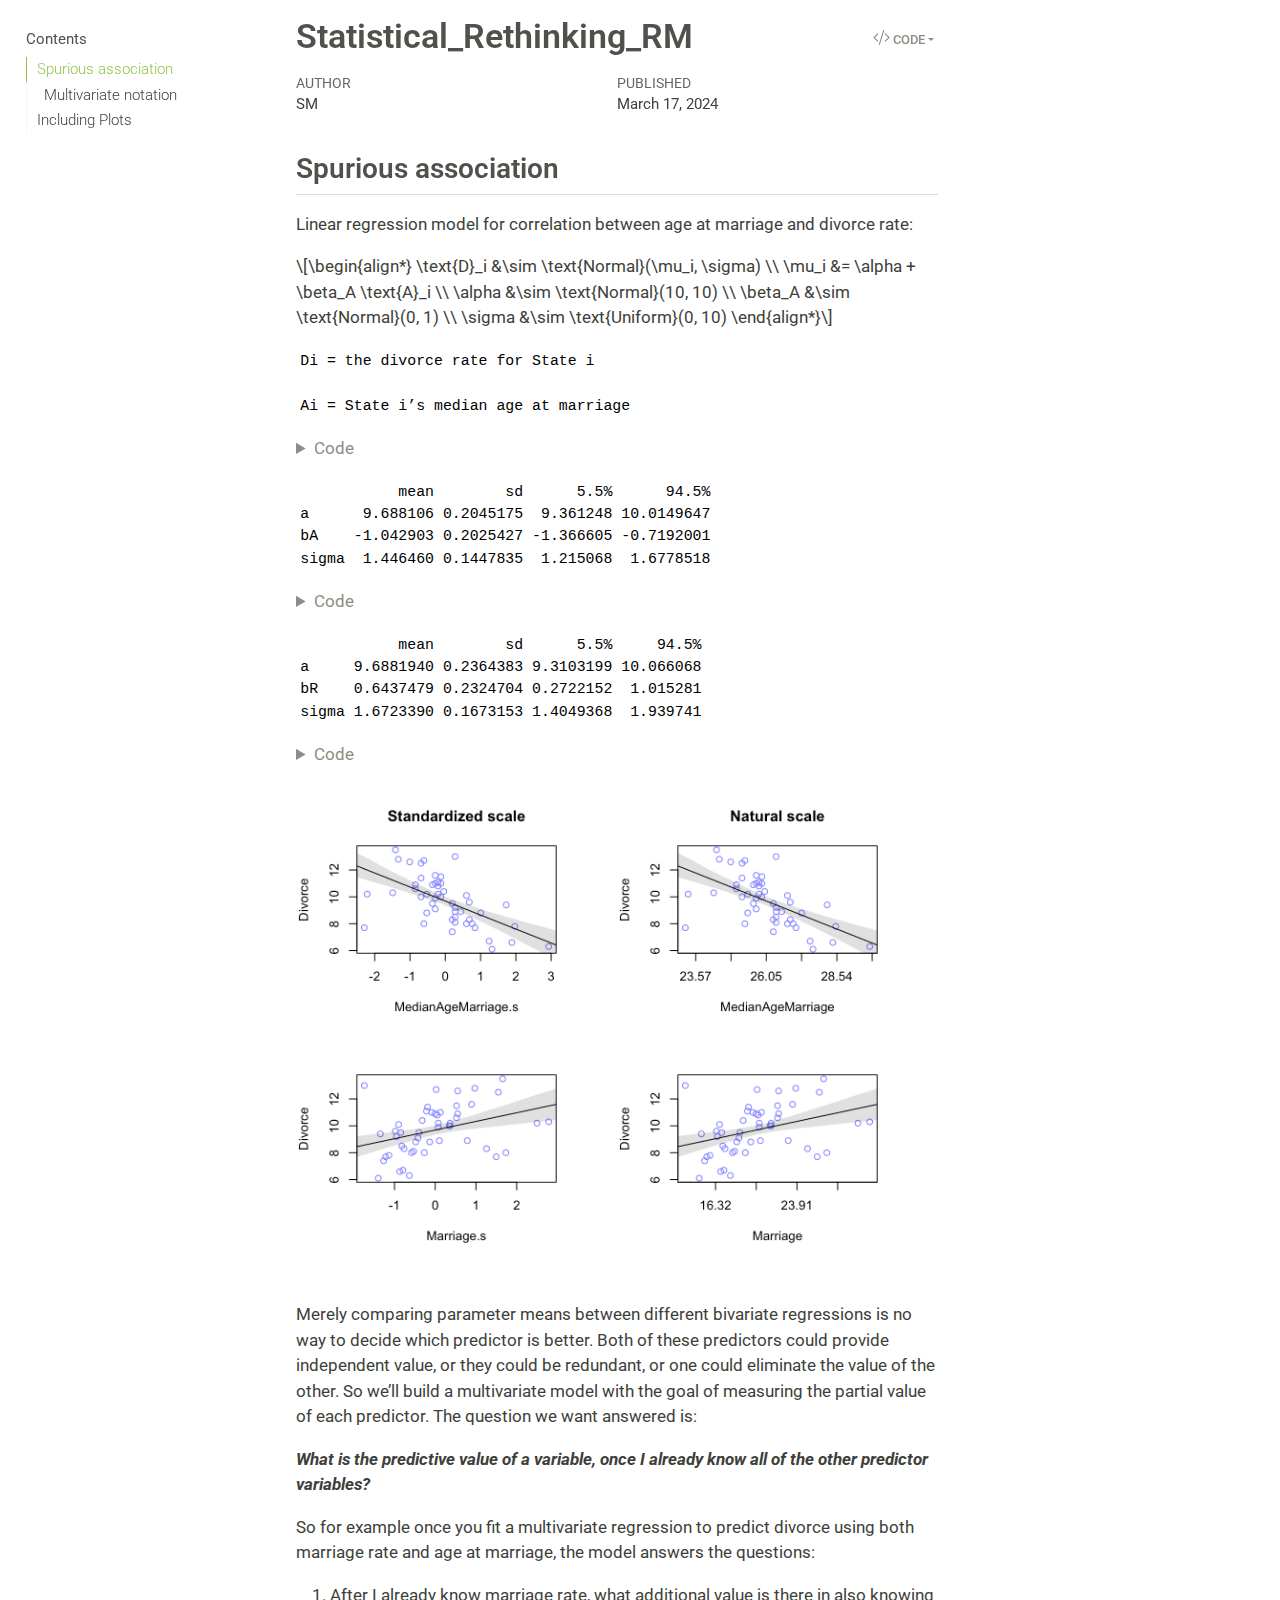
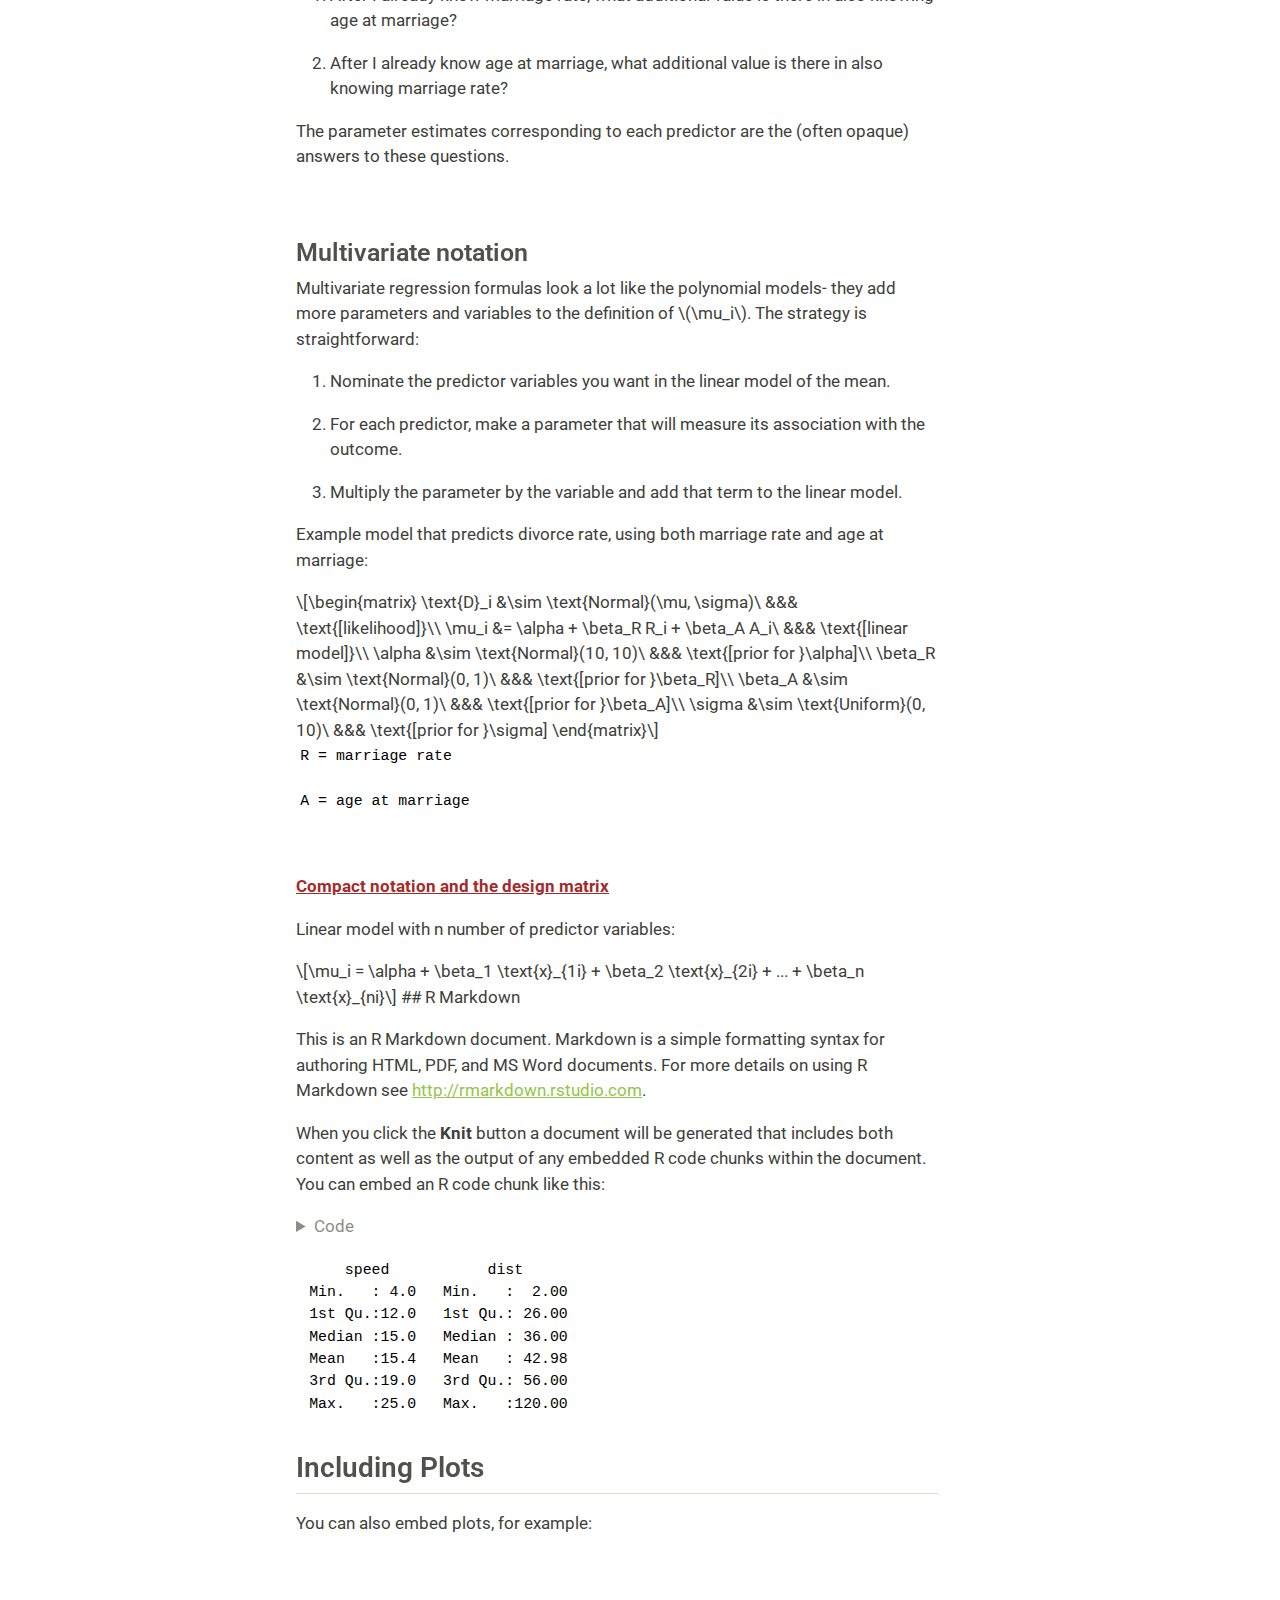
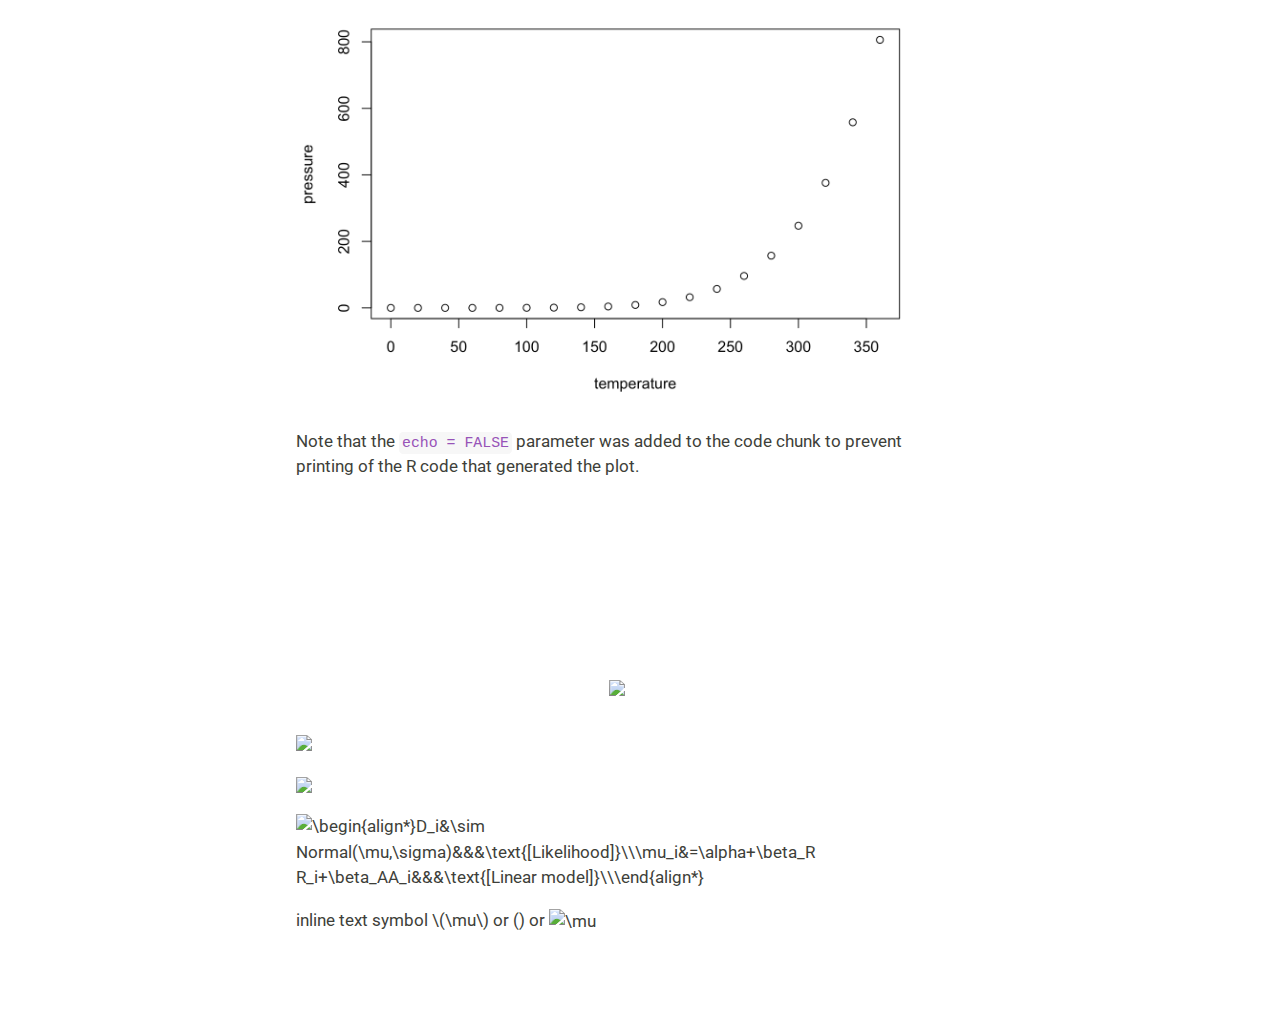
==== commit 4161f9d3: "test" ====
--- a/test.html
+++ b/test.html
@@ -151,9 +151,9 @@
 <span><span class="fu"><a href="https://rdrr.io/pkg/rethinking/man/precis.html">precis</a></span><span class="op">(</span><span class="va">m5.1</span><span class="op">)</span></span></code><button title="Copy to Clipboard" class="code-copy-button"><i class="bi"></i></button></pre></div>
 </details><div class="cell-output cell-output-stdout">
 <pre><code>           mean        sd      5.5%      94.5%
-a      9.688130 0.2045093  9.361285 10.0149758
-bA    -1.042933 0.2025346 -1.366622 -0.7192433
-sigma  1.446402 0.1447688  1.215033  1.6777701</code></pre>
+a      9.688106 0.2045175  9.361248 10.0149647
+bA    -1.042903 0.2025427 -1.366605 -0.7192001
+sigma  1.446460 0.1447835  1.215068  1.6778518</code></pre>
 </div>
 <details><summary>Code</summary><div class="sourceCode" id="cb4"><pre class="downlit sourceCode r code-with-copy"><code class="sourceCode R"><span><span class="co"># each additional standard deviation of delay in marriage (1.24 years- the difference between</span></span>
 <span><span class="co"># two data points after converting back to natural scale) predicts a decrease of </span></span>
@@ -201,9 +201,9 @@
 <span><span class="fu"><a href="https://rdrr.io/pkg/rethinking/man/precis.html">precis</a></span><span class="op">(</span><span class="va">m5.2</span><span class="op">)</span></span></code><button title="Copy to Clipboard" class="code-copy-button"><i class="bi"></i></button></pre></div>
 </details><div class="cell-output cell-output-stdout">
 <pre><code>           mean        sd      5.5%     94.5%
-a     9.6881699 0.2364213 9.3103231 10.066017
-bR    0.6437655 0.2324544 0.2722584  1.015273
-sigma 1.6722183 0.1672851 1.4048644  1.939572</code></pre>
+a     9.6881940 0.2364383 9.3103199 10.066068
+bR    0.6437479 0.2324704 0.2722152  1.015281
+sigma 1.6723390 0.1673153 1.4049368  1.939741</code></pre>
 </div>
 <details><summary>Code</summary><div class="sourceCode" id="cb6"><pre class="downlit sourceCode r code-with-copy"><code class="sourceCode R"><span><span class="co"># This shows an increase of 0.6 divorces for every additional standard deviation </span></span>
 <span><span class="co"># of marriage rate (3.8). this relationship isn’t as strong as the previous one.</span></span>
@@ -296,7 +296,8 @@
 </div>
 <p><img src="https://latex.codecogs.com/gif.image?%5Cinline&amp;space;%5Cdpi%7B110%7D%5Cbegin%7Bmatrix%7D%5Ctext%7BD%7D_i%20&amp;%5Csim&amp;space;%5Ctext%7BNormal%7D(%5Cmu,%20%5Csigma)%20&amp;&amp;&amp;%20%5Ctext%7B%5Blikelihood%5D%7D%5C%5C%5Cmu_i%20&amp;=&amp;space;%20%5Calpha%20&amp;plus;%20%5Cbeta_R%20R_i%20&amp;plus;%20%5Cbeta_A%20A_i%20&amp;&amp;&amp;%20%5Ctext%7B%5Blinear%20model%5D%7D%5C%5C%20%5Calpha%20&amp;%5Csim&amp;space;%20%5Ctext%7BNormal%7D(10,%2010)%20&amp;&amp;&amp;%20%5Ctext%7B%5Bprior%20for%20%7D%5Calpha%5D%5C%5C%20%5Cbeta_R%20&amp;%5Csim&amp;space;%20%5Ctext%7BNormal%7D(0,%201)%20&amp;&amp;&amp;%20%5Ctext%7B%5Bprior%20for%20%7D%5Cbeta_R%5D%5C%5C%20%5Cbeta_A%20&amp;%5Csim&amp;space;%20%5Ctext%7BNormal%7D(0,%201)%20&amp;&amp;&amp;%20%5Ctext%7B%5Bprior%20for%20%7D%5Cbeta_A%5D%5C%5C%20%5Csigma%20&amp;%5Csim&amp;space;%20%5Ctext%7BUniform%7D(0,%2010)%20&amp;&amp;&amp;%20%5Ctext%7B%5Bprior%20for%20%7D%5Csigma%5D%5C%5C%5Cend%7Bmatrix%7D"></p>
 <p><img src="https://latex.codecogs.com/gif.image?%5Cinline&amp;space;%5Cdpi%7B110%7D%5Cbegin%7Bmatrix%7DD_i&amp;%5Csim&amp;space;Normal(%5Cmu,%5Csigma)&amp;&amp;&amp;%5Ctext%7B%5BLikelihood%5D%7D%5C%5C%5Cmu_i&amp;=%5Calpha&amp;plus;%5Cbeta_R&amp;space;R_i&amp;plus;%5Cbeta_AA_i&amp;&amp;&amp;%5Ctext%7B%5BLinear&amp;space;model%5D%7D%5C%5C%5Cend%7Bmatrix%7D"></p>
-<p><img src="https://latex.codecogs.com/gif.image?%5Cinline&amp;space;%5Cdpi%7B110%7D%5Cbegin%7Bmatrix%7DD_i&amp;%5Csim&amp;space;Normal(%5Cmu,%5Csigma)&amp;&amp;&amp;%5Ctext%7B%5BLikelihood%5D%7D%5C%5C%5Cmu_i&amp;=%5Calpha&amp;plus;%5Cbeta_R&amp;space;R_i&amp;plus;%5Cbeta_AA_i&amp;&amp;&amp;%5Ctext%7B%5BLinear&amp;space;model%5D%7D%5C%5C%5Cend%7Bmatrix%7D" title="\begin{matrix}D_i&amp;\sim Normal(\mu,\sigma)&amp;&amp;&amp;\text{[Likelihood]}\\\mu_i&amp;=\alpha+\beta_R R_i+\beta_AA_i&amp;&amp;&amp;\text{[Linear model]}\\\end{matrix}"></p>
+<p><img src="https://latex.codecogs.com/gif.image?%5Cinline&amp;space;%5Cdpi%7B110%7D%5Cbegin%7Balign*%7DD_i&amp;%5Csim&amp;space;Normal(%5Cmu,%5Csigma)&amp;&amp;&amp;%5Ctext%7B%5BLikelihood%5D%7D%5C%5C%5Cmu_i&amp;=%5Calpha&amp;plus;%5Cbeta_R&amp;space;R_i&amp;plus;%5Cbeta_AA_i&amp;&amp;&amp;%5Ctext%7B%5BLinear&amp;space;model%5D%7D%5C%5C%5Cend%7Balign*%7D" title="\begin{align*}D_i&amp;\sim Normal(\mu,\sigma)&amp;&amp;&amp;\text{[Likelihood]}\\\mu_i&amp;=\alpha+\beta_R R_i+\beta_AA_i&amp;&amp;&amp;\text{[Linear model]}\\\end{align*}"></p>
+<p>inline text symbol <span class="math inline">\(\mu\)</span> or () or <img src="https://latex.codecogs.com/svg.image?%5Cmu" title="\mu"></p>
 <!-- -->
 
 </section></main><!-- /main column --><script id="quarto-html-after-body" type="application/javascript">
@@ -810,7 +811,9 @@
 <span id="cb10-225"><a href="#cb10-225" aria-hidden="true" tabindex="-1"></a></span>
 <span id="cb10-226"><a href="#cb10-226" aria-hidden="true" tabindex="-1"></a><span class="kw">&lt;img</span> <span class="er">src</span><span class="ot">=</span><span class="st">"https://latex.codecogs.com/gif.image?\inline</span><span class="dv">&amp;space;</span><span class="st">\dpi{110}\begin{matrix}D_i</span><span class="er">&amp;</span><span class="st">\sim</span><span class="dv">&amp;space;</span><span class="st">Normal(\mu,\sigma)</span><span class="er">&amp;&amp;&amp;</span><span class="st">\text{[Likelihood]}\\\mu_i</span><span class="er">&amp;</span><span class="st">=\alpha</span><span class="dv">&amp;plus;</span><span class="st">\beta_R</span><span class="dv">&amp;space;</span><span class="st">R_i</span><span class="dv">&amp;plus;</span><span class="st">\beta_AA_i</span><span class="er">&amp;&amp;&amp;</span><span class="st">\text{[Linear</span><span class="dv">&amp;space;</span><span class="st">model]}\\\end{matrix}"</span> <span class="kw">/&gt;</span></span>
 <span id="cb10-227"><a href="#cb10-227" aria-hidden="true" tabindex="-1"></a></span>
-<span id="cb10-228"><a href="#cb10-228" aria-hidden="true" tabindex="-1"></a><span class="kw">&lt;img</span> <span class="er">src</span><span class="ot">=</span><span class="st">"https://latex.codecogs.com/gif.image?\inline</span><span class="dv">&amp;space;</span><span class="st">\dpi{110}\begin{matrix}D_i</span><span class="er">&amp;</span><span class="st">\sim</span><span class="dv">&amp;space;</span><span class="st">Normal(\mu,\sigma)</span><span class="er">&amp;&amp;&amp;</span><span class="st">\text{[Likelihood]}\\\mu_i</span><span class="er">&amp;</span><span class="st">=\alpha</span><span class="dv">&amp;plus;</span><span class="st">\beta_R</span><span class="dv">&amp;space;</span><span class="st">R_i</span><span class="dv">&amp;plus;</span><span class="st">\beta_AA_i</span><span class="er">&amp;&amp;&amp;</span><span class="st">\text{[Linear</span><span class="dv">&amp;space;</span><span class="st">model]}\\\end{matrix}"</span> <span class="er">title</span><span class="ot">=</span><span class="st">"\begin{matrix}D_i</span><span class="er">&amp;</span><span class="st">\sim Normal(\mu,\sigma)</span><span class="er">&amp;&amp;&amp;</span><span class="st">\text{[Likelihood]}\\\mu_i</span><span class="er">&amp;</span><span class="st">=\alpha+\beta_R R_i+\beta_AA_i</span><span class="er">&amp;&amp;&amp;</span><span class="st">\text{[Linear model]}\\\end{matrix}"</span> <span class="kw">/&gt;</span></span></code><button title="Copy to Clipboard" class="code-copy-button"><i class="bi"></i></button></pre></div>
+<span id="cb10-228"><a href="#cb10-228" aria-hidden="true" tabindex="-1"></a><span class="kw">&lt;img</span> <span class="er">src</span><span class="ot">=</span><span class="st">"https://latex.codecogs.com/gif.image?\inline</span><span class="dv">&amp;space;</span><span class="st">\dpi{110}\begin{align*}D_i</span><span class="er">&amp;</span><span class="st">\sim</span><span class="dv">&amp;space;</span><span class="st">Normal(\mu,\sigma)</span><span class="er">&amp;&amp;&amp;</span><span class="st">\text{[Likelihood]}\\\mu_i</span><span class="er">&amp;</span><span class="st">=\alpha</span><span class="dv">&amp;plus;</span><span class="st">\beta_R</span><span class="dv">&amp;space;</span><span class="st">R_i</span><span class="dv">&amp;plus;</span><span class="st">\beta_AA_i</span><span class="er">&amp;&amp;&amp;</span><span class="st">\text{[Linear</span><span class="dv">&amp;space;</span><span class="st">model]}\\\end{align*}"</span> <span class="er">title</span><span class="ot">=</span><span class="st">"\begin{align*}D_i</span><span class="er">&amp;</span><span class="st">\sim Normal(\mu,\sigma)</span><span class="er">&amp;&amp;&amp;</span><span class="st">\text{[Likelihood]}\\\mu_i</span><span class="er">&amp;</span><span class="st">=\alpha+\beta_R R_i+\beta_AA_i</span><span class="er">&amp;&amp;&amp;</span><span class="st">\text{[Linear model]}\\\end{align*}"</span> <span class="kw">/&gt;</span></span>
+<span id="cb10-229"><a href="#cb10-229" aria-hidden="true" tabindex="-1"></a></span>
+<span id="cb10-230"><a href="#cb10-230" aria-hidden="true" tabindex="-1"></a>inline text symbol $\mu$ or <span class="sc">\(</span>\mu<span class="sc">\)</span> or <span class="kw">&lt;img</span> <span class="er">src</span><span class="ot">=</span><span class="st">"https://latex.codecogs.com/svg.image?\mu"</span> <span class="er">title</span><span class="ot">=</span><span class="st">"\mu"</span> <span class="kw">/&gt;</span></span></code><button title="Copy to Clipboard" class="code-copy-button"><i class="bi"></i></button></pre></div>
 </div></div></div></div></div>
 </div> <!-- /content -->
 
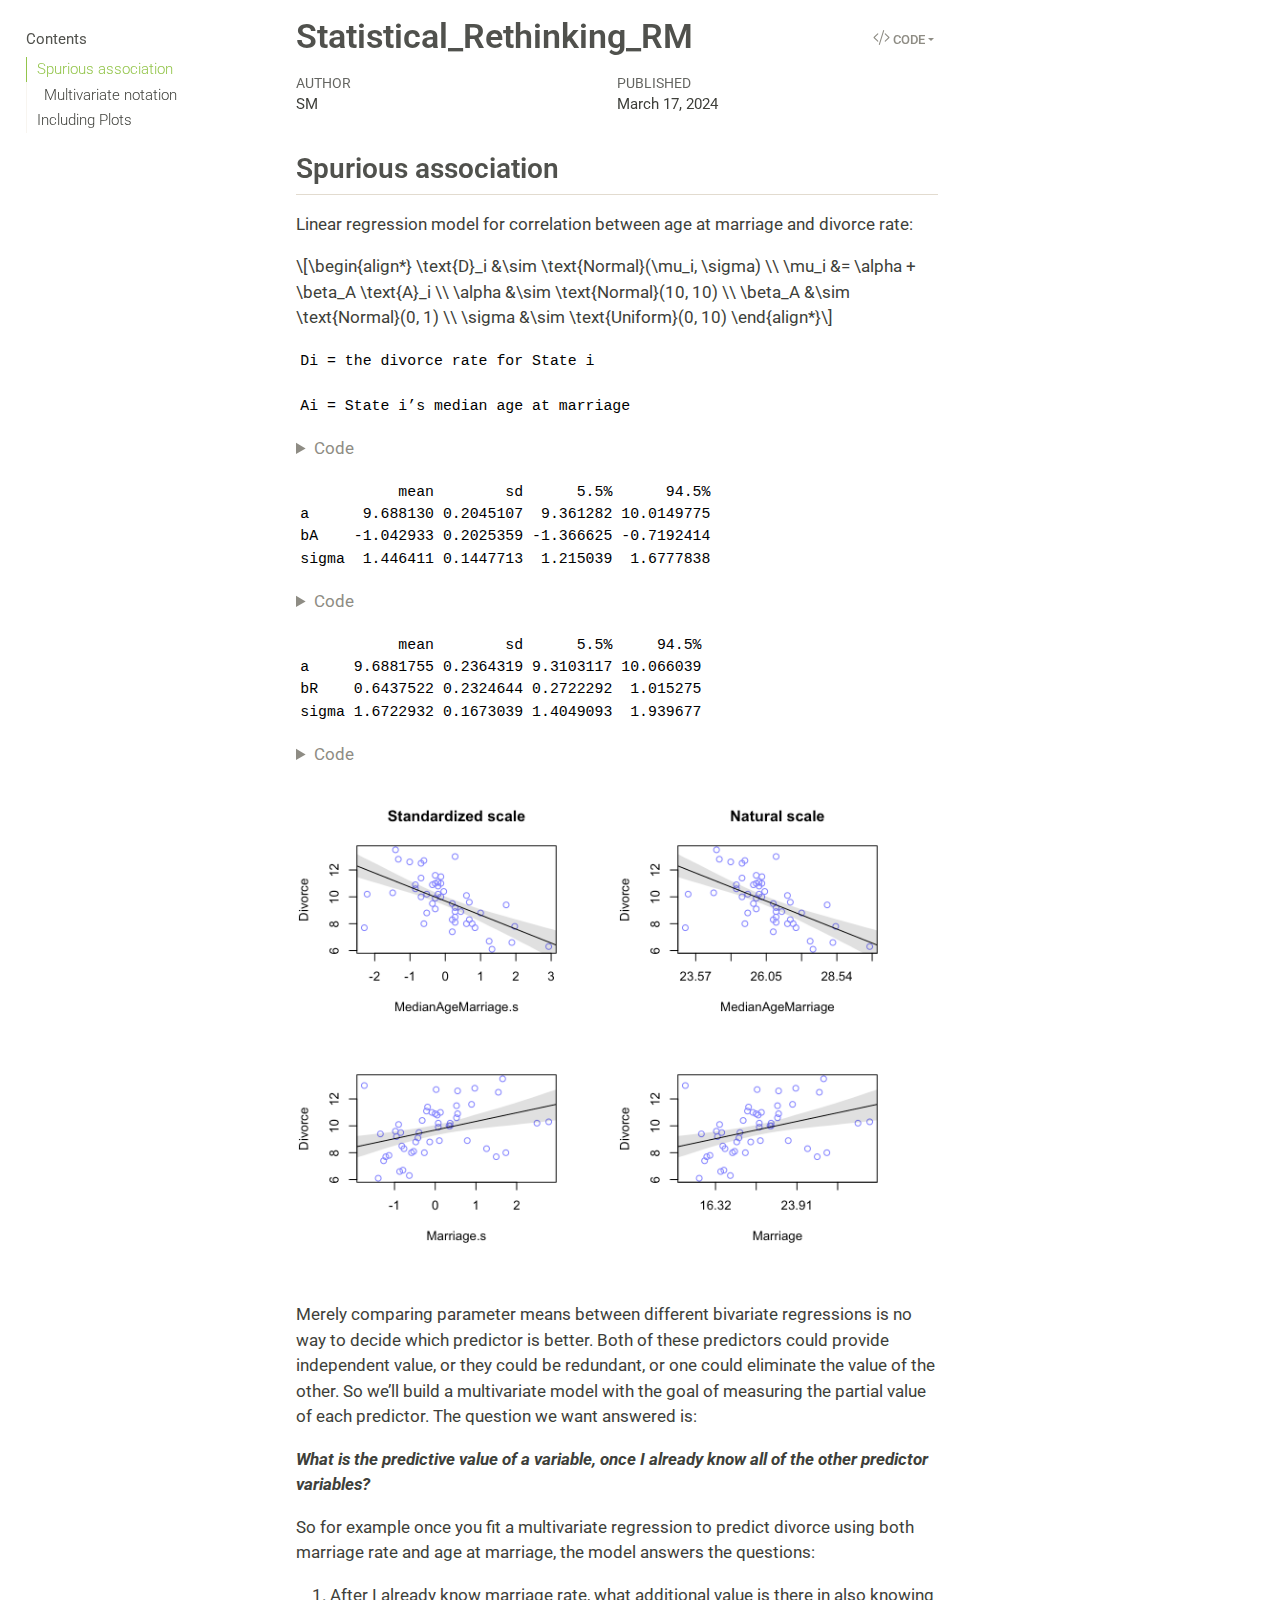
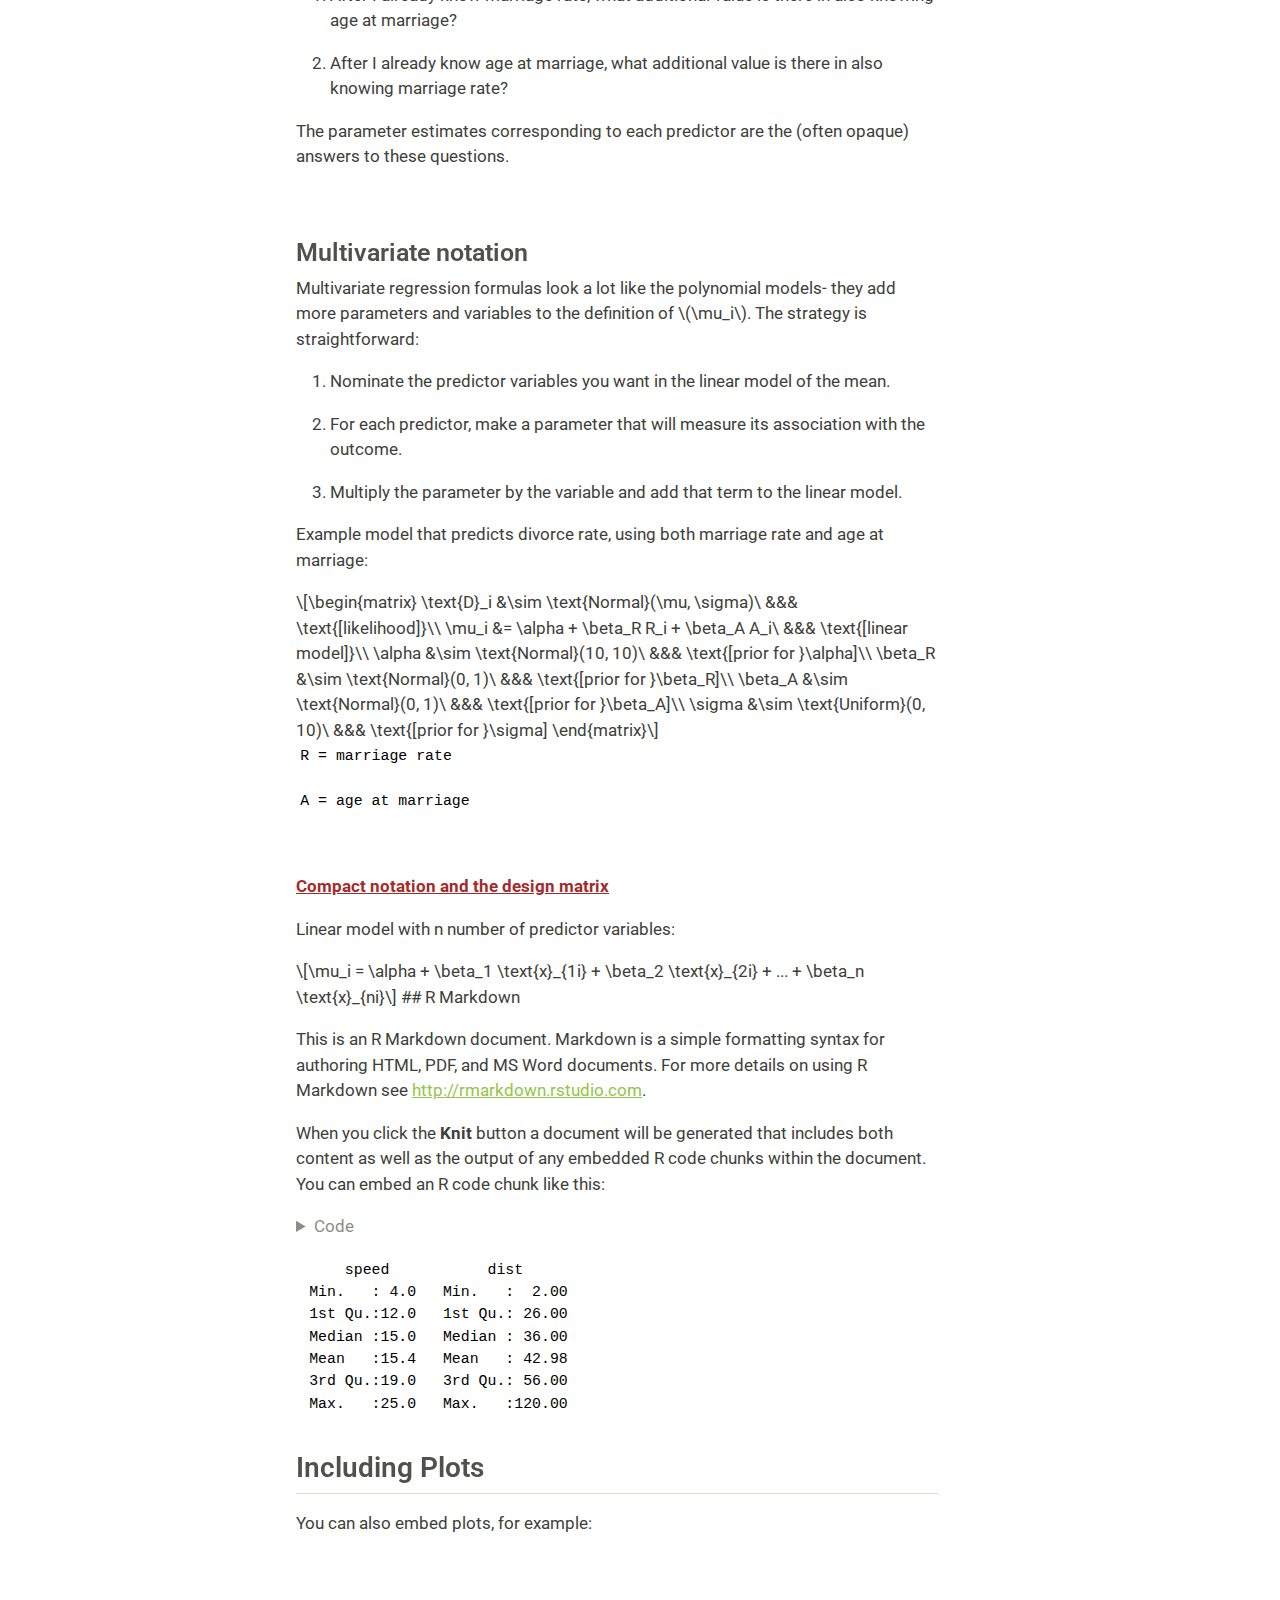
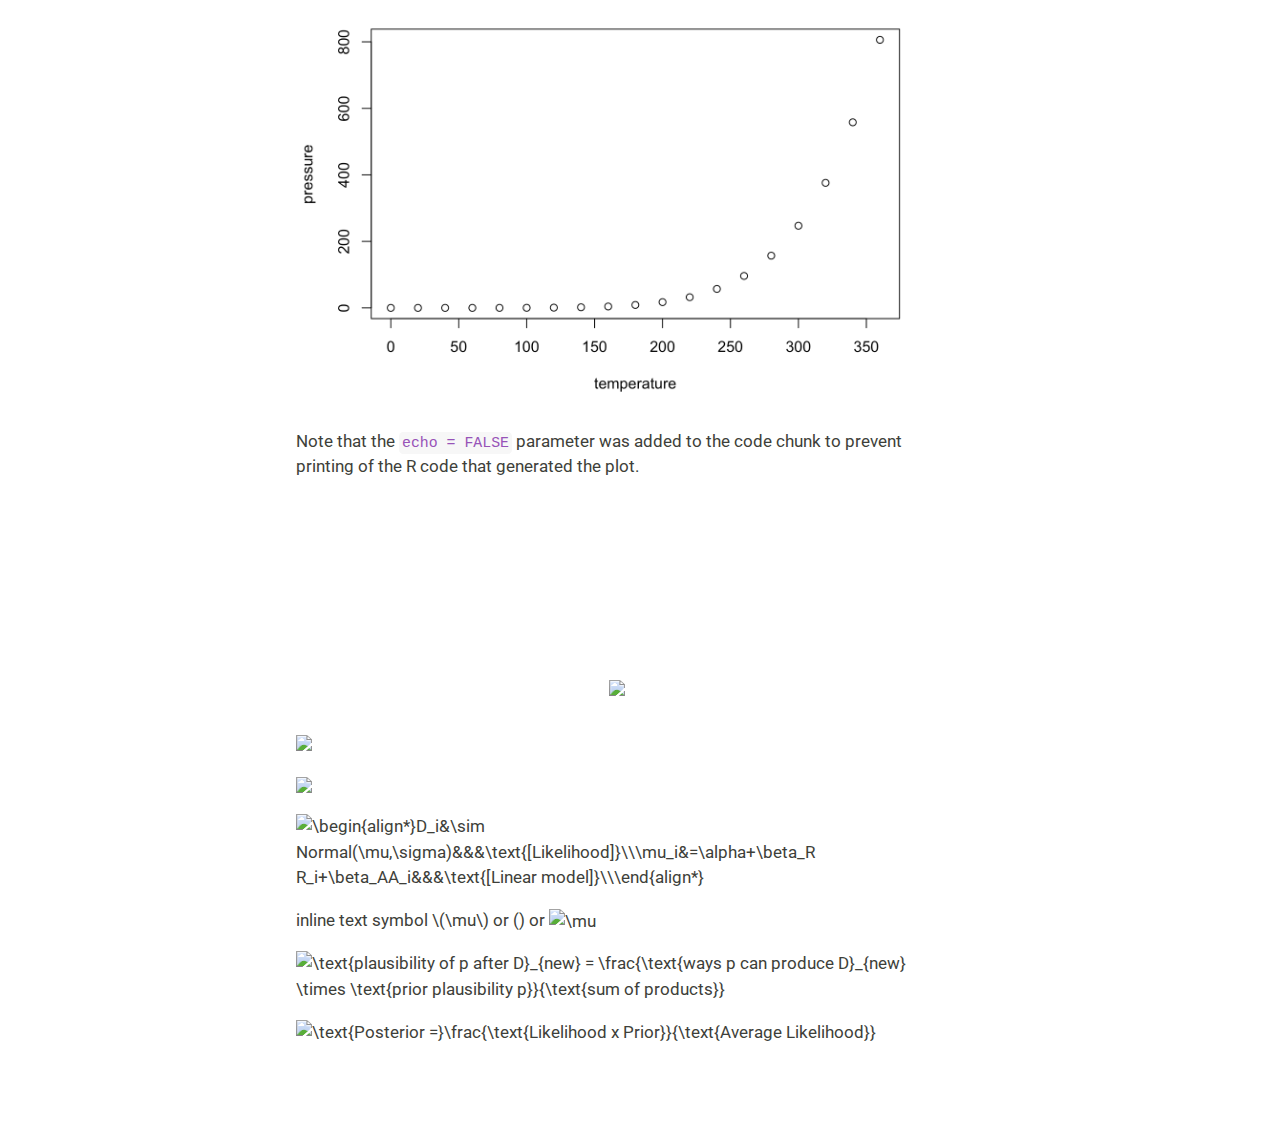
==== commit 1d77eb99: "test" ====
--- a/test.html
+++ b/test.html
@@ -151,9 +151,9 @@
 <span><span class="fu"><a href="https://rdrr.io/pkg/rethinking/man/precis.html">precis</a></span><span class="op">(</span><span class="va">m5.1</span><span class="op">)</span></span></code><button title="Copy to Clipboard" class="code-copy-button"><i class="bi"></i></button></pre></div>
 </details><div class="cell-output cell-output-stdout">
 <pre><code>           mean        sd      5.5%      94.5%
-a      9.688106 0.2045175  9.361248 10.0149647
-bA    -1.042903 0.2025427 -1.366605 -0.7192001
-sigma  1.446460 0.1447835  1.215068  1.6778518</code></pre>
+a      9.688130 0.2045107  9.361282 10.0149775
+bA    -1.042933 0.2025359 -1.366625 -0.7192414
+sigma  1.446411 0.1447713  1.215039  1.6777838</code></pre>
 </div>
 <details><summary>Code</summary><div class="sourceCode" id="cb4"><pre class="downlit sourceCode r code-with-copy"><code class="sourceCode R"><span><span class="co"># each additional standard deviation of delay in marriage (1.24 years- the difference between</span></span>
 <span><span class="co"># two data points after converting back to natural scale) predicts a decrease of </span></span>
@@ -201,9 +201,9 @@
 <span><span class="fu"><a href="https://rdrr.io/pkg/rethinking/man/precis.html">precis</a></span><span class="op">(</span><span class="va">m5.2</span><span class="op">)</span></span></code><button title="Copy to Clipboard" class="code-copy-button"><i class="bi"></i></button></pre></div>
 </details><div class="cell-output cell-output-stdout">
 <pre><code>           mean        sd      5.5%     94.5%
-a     9.6881940 0.2364383 9.3103199 10.066068
-bR    0.6437479 0.2324704 0.2722152  1.015281
-sigma 1.6723390 0.1673153 1.4049368  1.939741</code></pre>
+a     9.6881755 0.2364319 9.3103117 10.066039
+bR    0.6437522 0.2324644 0.2722292  1.015275
+sigma 1.6722932 0.1673039 1.4049093  1.939677</code></pre>
 </div>
 <details><summary>Code</summary><div class="sourceCode" id="cb6"><pre class="downlit sourceCode r code-with-copy"><code class="sourceCode R"><span><span class="co"># This shows an increase of 0.6 divorces for every additional standard deviation </span></span>
 <span><span class="co"># of marriage rate (3.8). this relationship isn’t as strong as the previous one.</span></span>
@@ -298,6 +298,8 @@
 <p><img src="https://latex.codecogs.com/gif.image?%5Cinline&amp;space;%5Cdpi%7B110%7D%5Cbegin%7Bmatrix%7DD_i&amp;%5Csim&amp;space;Normal(%5Cmu,%5Csigma)&amp;&amp;&amp;%5Ctext%7B%5BLikelihood%5D%7D%5C%5C%5Cmu_i&amp;=%5Calpha&amp;plus;%5Cbeta_R&amp;space;R_i&amp;plus;%5Cbeta_AA_i&amp;&amp;&amp;%5Ctext%7B%5BLinear&amp;space;model%5D%7D%5C%5C%5Cend%7Bmatrix%7D"></p>
 <p><img src="https://latex.codecogs.com/gif.image?%5Cinline&amp;space;%5Cdpi%7B110%7D%5Cbegin%7Balign*%7DD_i&amp;%5Csim&amp;space;Normal(%5Cmu,%5Csigma)&amp;&amp;&amp;%5Ctext%7B%5BLikelihood%5D%7D%5C%5C%5Cmu_i&amp;=%5Calpha&amp;plus;%5Cbeta_R&amp;space;R_i&amp;plus;%5Cbeta_AA_i&amp;&amp;&amp;%5Ctext%7B%5BLinear&amp;space;model%5D%7D%5C%5C%5Cend%7Balign*%7D" title="\begin{align*}D_i&amp;\sim Normal(\mu,\sigma)&amp;&amp;&amp;\text{[Likelihood]}\\\mu_i&amp;=\alpha+\beta_R R_i+\beta_AA_i&amp;&amp;&amp;\text{[Linear model]}\\\end{align*}"></p>
 <p>inline text symbol <span class="math inline">\(\mu\)</span> or () or <img src="https://latex.codecogs.com/svg.image?%5Cmu" title="\mu"></p>
+<p><img src="https://latex.codecogs.com/gif.image?%5CLarge&amp;space;%5Cdpi%7B110%7D%5Ctext%7Bplausibility%20of%20p%20after%20D%7D_%7Bnew%7D%20=%20%5Cfrac%7B%5Ctext%7Bways%20p%20can%20produce%20D%7D_%7Bnew%7D%20%5Ctimes%20%5Ctext%7Bprior%20plausibility%20p%7D%7D%7B%5Ctext%7Bsum%20of%20products%7D%7D" title="\text{plausibility of p after D}_{new} = \frac{\text{ways p can produce D}_{new} \times \text{prior plausibility p}}{\text{sum of products}}"></p>
+<p><img src="https://latex.codecogs.com/svg.latex?%5CLarge&amp;space;%5Cdpi%7B110%7D%5Ctext%7BPosterior%20=%7D%5Cfrac%7B%5Ctext%7BLikelihood%20x%20Prior%7D%7D%7B%5Ctext%7BAverage%20Likelihood%7D%7D" title="\text{Posterior =}\frac{\text{Likelihood x Prior}}{\text{Average Likelihood}}"></p>
 <!-- -->
 
 </section></main><!-- /main column --><script id="quarto-html-after-body" type="application/javascript">
@@ -813,7 +815,11 @@
 <span id="cb10-227"><a href="#cb10-227" aria-hidden="true" tabindex="-1"></a></span>
 <span id="cb10-228"><a href="#cb10-228" aria-hidden="true" tabindex="-1"></a><span class="kw">&lt;img</span> <span class="er">src</span><span class="ot">=</span><span class="st">"https://latex.codecogs.com/gif.image?\inline</span><span class="dv">&amp;space;</span><span class="st">\dpi{110}\begin{align*}D_i</span><span class="er">&amp;</span><span class="st">\sim</span><span class="dv">&amp;space;</span><span class="st">Normal(\mu,\sigma)</span><span class="er">&amp;&amp;&amp;</span><span class="st">\text{[Likelihood]}\\\mu_i</span><span class="er">&amp;</span><span class="st">=\alpha</span><span class="dv">&amp;plus;</span><span class="st">\beta_R</span><span class="dv">&amp;space;</span><span class="st">R_i</span><span class="dv">&amp;plus;</span><span class="st">\beta_AA_i</span><span class="er">&amp;&amp;&amp;</span><span class="st">\text{[Linear</span><span class="dv">&amp;space;</span><span class="st">model]}\\\end{align*}"</span> <span class="er">title</span><span class="ot">=</span><span class="st">"\begin{align*}D_i</span><span class="er">&amp;</span><span class="st">\sim Normal(\mu,\sigma)</span><span class="er">&amp;&amp;&amp;</span><span class="st">\text{[Likelihood]}\\\mu_i</span><span class="er">&amp;</span><span class="st">=\alpha+\beta_R R_i+\beta_AA_i</span><span class="er">&amp;&amp;&amp;</span><span class="st">\text{[Linear model]}\\\end{align*}"</span> <span class="kw">/&gt;</span></span>
 <span id="cb10-229"><a href="#cb10-229" aria-hidden="true" tabindex="-1"></a></span>
-<span id="cb10-230"><a href="#cb10-230" aria-hidden="true" tabindex="-1"></a>inline text symbol $\mu$ or <span class="sc">\(</span>\mu<span class="sc">\)</span> or <span class="kw">&lt;img</span> <span class="er">src</span><span class="ot">=</span><span class="st">"https://latex.codecogs.com/svg.image?\mu"</span> <span class="er">title</span><span class="ot">=</span><span class="st">"\mu"</span> <span class="kw">/&gt;</span></span></code><button title="Copy to Clipboard" class="code-copy-button"><i class="bi"></i></button></pre></div>
+<span id="cb10-230"><a href="#cb10-230" aria-hidden="true" tabindex="-1"></a>inline text symbol $\mu$ or <span class="sc">\(</span>\mu<span class="sc">\)</span> or <span class="kw">&lt;img</span> <span class="er">src</span><span class="ot">=</span><span class="st">"https://latex.codecogs.com/svg.image?\mu"</span> <span class="er">title</span><span class="ot">=</span><span class="st">"\mu"</span> <span class="kw">/&gt;</span></span>
+<span id="cb10-231"><a href="#cb10-231" aria-hidden="true" tabindex="-1"></a></span>
+<span id="cb10-232"><a href="#cb10-232" aria-hidden="true" tabindex="-1"></a><span class="kw">&lt;img</span> <span class="er">src</span><span class="ot">=</span><span class="st">"https://latex.codecogs.com/gif.image?\Large</span><span class="dv">&amp;space;</span><span class="st">\dpi{110}\text{plausibility of p after D}_{new} = \frac{\text{ways p can produce D}_{new} \times \text{prior plausibility p}}{\text{sum of products}}"</span><span class="er">title</span><span class="ot">=</span><span class="st">"\text{plausibility of p after D}_{new} = \frac{\text{ways p can produce D}_{new} \times \text{prior plausibility p}}{\text{sum of products}}"</span> <span class="kw">/&gt;</span></span>
+<span id="cb10-233"><a href="#cb10-233" aria-hidden="true" tabindex="-1"></a></span>
+<span id="cb10-234"><a href="#cb10-234" aria-hidden="true" tabindex="-1"></a><span class="kw">&lt;img</span> <span class="er">src</span><span class="ot">=</span><span class="st">"https://latex.codecogs.com/svg.latex?\Large</span><span class="dv">&amp;space;</span><span class="st">\dpi{110}\text{Posterior =}\frac{\text{Likelihood x Prior}}{\text{Average Likelihood}}"</span><span class="er">title</span><span class="ot">=</span><span class="st">"\text{Posterior =}\frac{\text{Likelihood x Prior}}{\text{Average Likelihood}}"</span><span class="kw">/&gt;</span></span></code><button title="Copy to Clipboard" class="code-copy-button"><i class="bi"></i></button></pre></div>
 </div></div></div></div></div>
 </div> <!-- /content -->
 
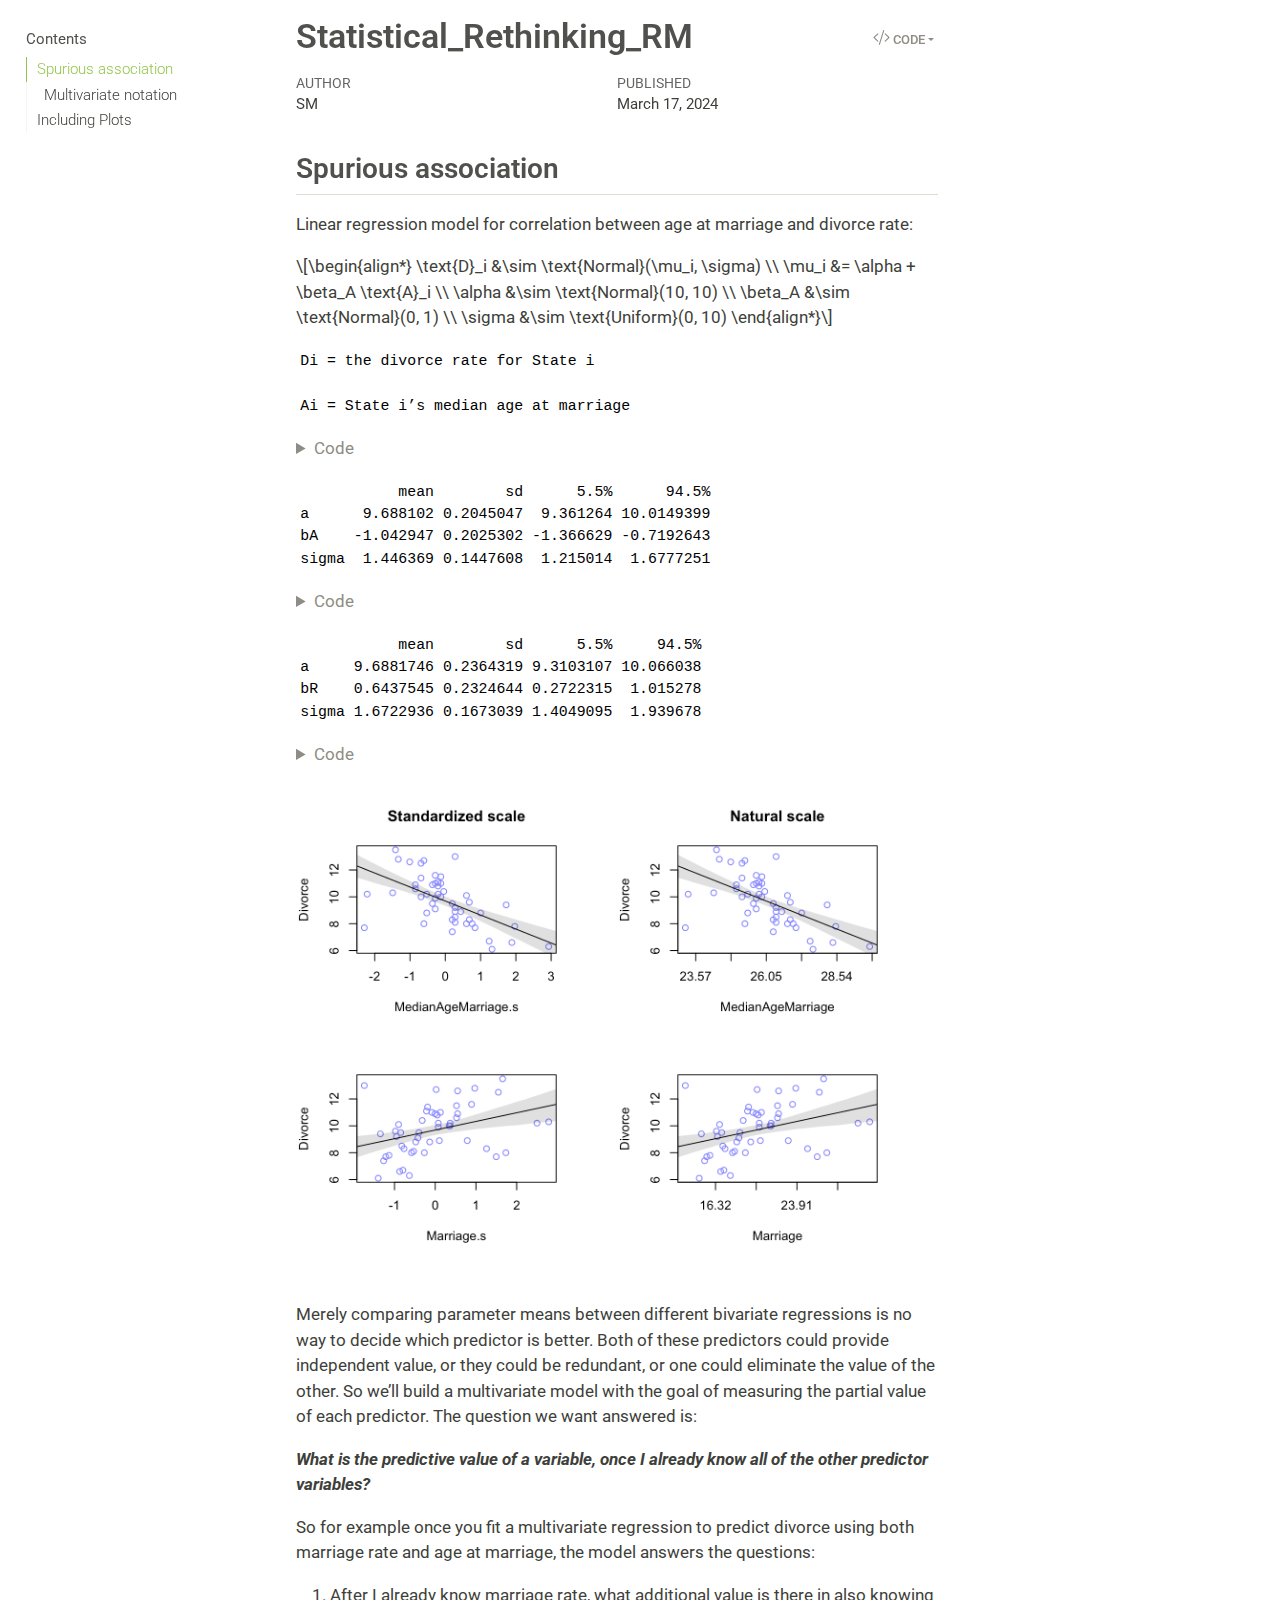
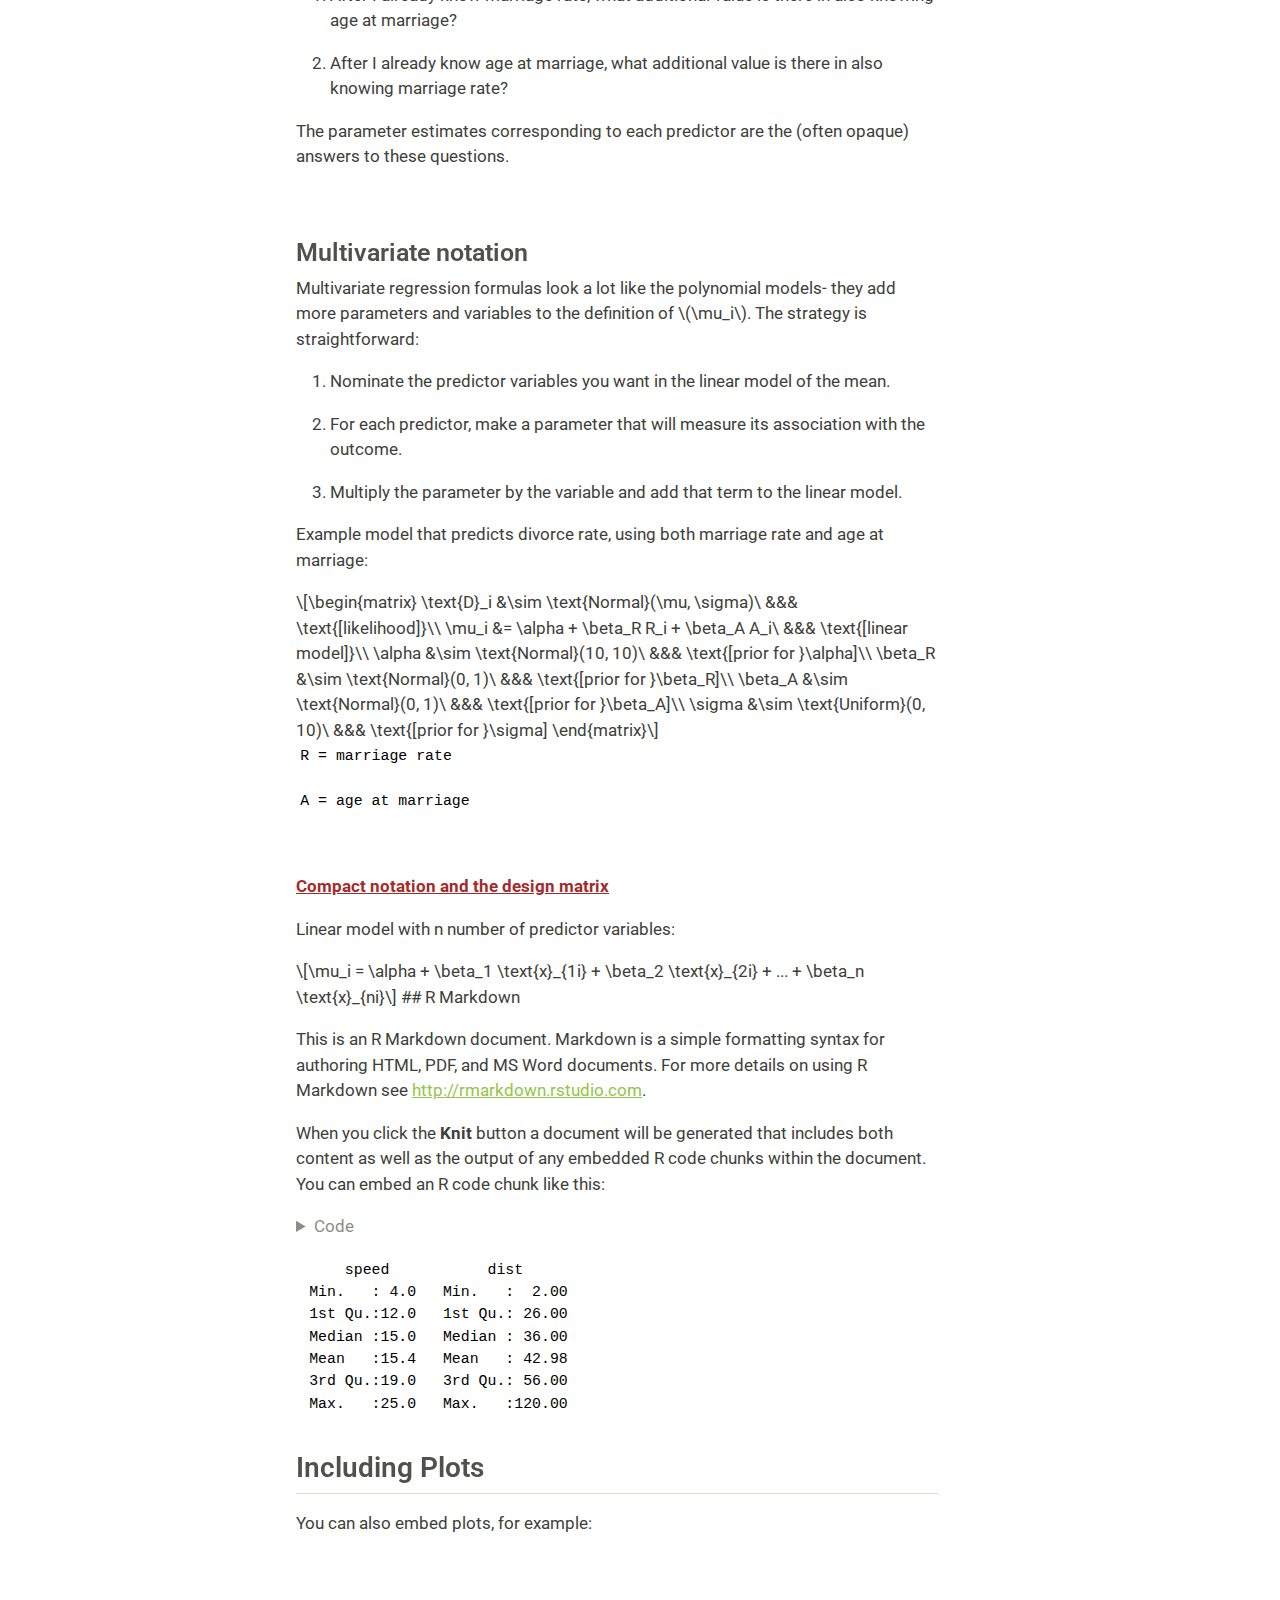
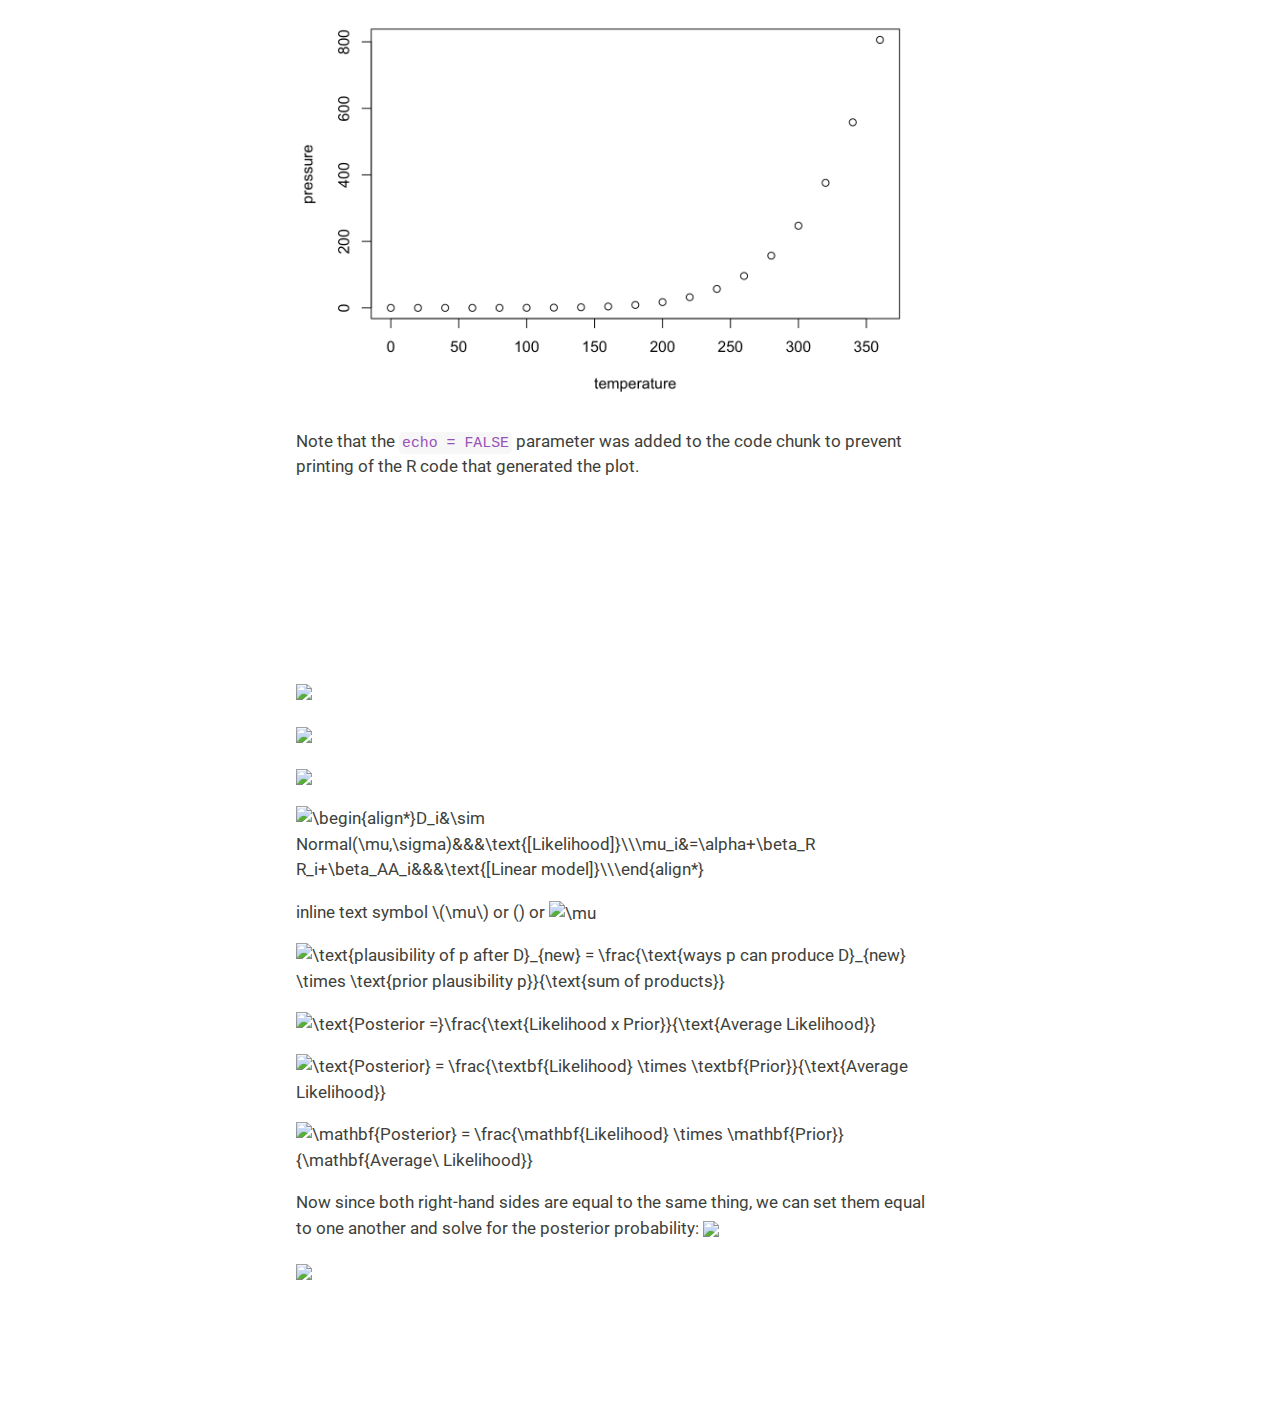
==== commit 73530d40: "test" ====
--- a/test.html
+++ b/test.html
@@ -151,9 +151,9 @@
 <span><span class="fu"><a href="https://rdrr.io/pkg/rethinking/man/precis.html">precis</a></span><span class="op">(</span><span class="va">m5.1</span><span class="op">)</span></span></code><button title="Copy to Clipboard" class="code-copy-button"><i class="bi"></i></button></pre></div>
 </details><div class="cell-output cell-output-stdout">
 <pre><code>           mean        sd      5.5%      94.5%
-a      9.688130 0.2045107  9.361282 10.0149775
-bA    -1.042933 0.2025359 -1.366625 -0.7192414
-sigma  1.446411 0.1447713  1.215039  1.6777838</code></pre>
+a      9.688102 0.2045047  9.361264 10.0149399
+bA    -1.042947 0.2025302 -1.366629 -0.7192643
+sigma  1.446369 0.1447608  1.215014  1.6777251</code></pre>
 </div>
 <details><summary>Code</summary><div class="sourceCode" id="cb4"><pre class="downlit sourceCode r code-with-copy"><code class="sourceCode R"><span><span class="co"># each additional standard deviation of delay in marriage (1.24 years- the difference between</span></span>
 <span><span class="co"># two data points after converting back to natural scale) predicts a decrease of </span></span>
@@ -201,9 +201,9 @@
 <span><span class="fu"><a href="https://rdrr.io/pkg/rethinking/man/precis.html">precis</a></span><span class="op">(</span><span class="va">m5.2</span><span class="op">)</span></span></code><button title="Copy to Clipboard" class="code-copy-button"><i class="bi"></i></button></pre></div>
 </details><div class="cell-output cell-output-stdout">
 <pre><code>           mean        sd      5.5%     94.5%
-a     9.6881755 0.2364319 9.3103117 10.066039
-bR    0.6437522 0.2324644 0.2722292  1.015275
-sigma 1.6722932 0.1673039 1.4049093  1.939677</code></pre>
+a     9.6881746 0.2364319 9.3103107 10.066038
+bR    0.6437545 0.2324644 0.2722315  1.015278
+sigma 1.6722936 0.1673039 1.4049095  1.939678</code></pre>
 </div>
 <details><summary>Code</summary><div class="sourceCode" id="cb6"><pre class="downlit sourceCode r code-with-copy"><code class="sourceCode R"><span><span class="co"># This shows an increase of 0.6 divorces for every additional standard deviation </span></span>
 <span><span class="co"># of marriage rate (3.8). this relationship isn’t as strong as the previous one.</span></span>
@@ -290,16 +290,18 @@
 <figure class="figure"><p><embed src="https://latex.codecogs.com/svg.latex?x%3D%5Cfrac%7B-b%5Cpm%5Csqrt%7Bb%5E2-4ac%7D%7D%7B2a%7D" class="img-fluid"></p>
 <figcaption class="figure-caption"></figcaption></figure>
 </div>
-<div class="quarto-figure quarto-figure-center">
-<figure class="figure"><p><img src="https://latex.codecogs.com/svg.latex?%5CLarge&amp;space;x=%5Cfrac%7B-b%5Cpm%5Csqrt%7Bb%5E2-4ac%7D%7D%7B2a%7D" class="img-fluid figure-img"></p>
-<figcaption class="figure-caption"></figcaption></figure>
-</div>
+<p><img src="https://latex.codecogs.com/svg.latex?%5Cmathbf%7BPr(s%7Cy)%7D%20=%20%5Cfrac%7B%5Cmathbf%7BPr(y%7Cs)~Pr(s)%7D%7D%7B%5Cmathbf%7BPr(y)%7D%7D" class="img-fluid"></p>
 <p><img src="https://latex.codecogs.com/gif.image?%5Cinline&amp;space;%5Cdpi%7B110%7D%5Cbegin%7Bmatrix%7D%5Ctext%7BD%7D_i%20&amp;%5Csim&amp;space;%5Ctext%7BNormal%7D(%5Cmu,%20%5Csigma)%20&amp;&amp;&amp;%20%5Ctext%7B%5Blikelihood%5D%7D%5C%5C%5Cmu_i%20&amp;=&amp;space;%20%5Calpha%20&amp;plus;%20%5Cbeta_R%20R_i%20&amp;plus;%20%5Cbeta_A%20A_i%20&amp;&amp;&amp;%20%5Ctext%7B%5Blinear%20model%5D%7D%5C%5C%20%5Calpha%20&amp;%5Csim&amp;space;%20%5Ctext%7BNormal%7D(10,%2010)%20&amp;&amp;&amp;%20%5Ctext%7B%5Bprior%20for%20%7D%5Calpha%5D%5C%5C%20%5Cbeta_R%20&amp;%5Csim&amp;space;%20%5Ctext%7BNormal%7D(0,%201)%20&amp;&amp;&amp;%20%5Ctext%7B%5Bprior%20for%20%7D%5Cbeta_R%5D%5C%5C%20%5Cbeta_A%20&amp;%5Csim&amp;space;%20%5Ctext%7BNormal%7D(0,%201)%20&amp;&amp;&amp;%20%5Ctext%7B%5Bprior%20for%20%7D%5Cbeta_A%5D%5C%5C%20%5Csigma%20&amp;%5Csim&amp;space;%20%5Ctext%7BUniform%7D(0,%2010)%20&amp;&amp;&amp;%20%5Ctext%7B%5Bprior%20for%20%7D%5Csigma%5D%5C%5C%5Cend%7Bmatrix%7D"></p>
 <p><img src="https://latex.codecogs.com/gif.image?%5Cinline&amp;space;%5Cdpi%7B110%7D%5Cbegin%7Bmatrix%7DD_i&amp;%5Csim&amp;space;Normal(%5Cmu,%5Csigma)&amp;&amp;&amp;%5Ctext%7B%5BLikelihood%5D%7D%5C%5C%5Cmu_i&amp;=%5Calpha&amp;plus;%5Cbeta_R&amp;space;R_i&amp;plus;%5Cbeta_AA_i&amp;&amp;&amp;%5Ctext%7B%5BLinear&amp;space;model%5D%7D%5C%5C%5Cend%7Bmatrix%7D"></p>
 <p><img src="https://latex.codecogs.com/gif.image?%5Cinline&amp;space;%5Cdpi%7B110%7D%5Cbegin%7Balign*%7DD_i&amp;%5Csim&amp;space;Normal(%5Cmu,%5Csigma)&amp;&amp;&amp;%5Ctext%7B%5BLikelihood%5D%7D%5C%5C%5Cmu_i&amp;=%5Calpha&amp;plus;%5Cbeta_R&amp;space;R_i&amp;plus;%5Cbeta_AA_i&amp;&amp;&amp;%5Ctext%7B%5BLinear&amp;space;model%5D%7D%5C%5C%5Cend%7Balign*%7D" title="\begin{align*}D_i&amp;\sim Normal(\mu,\sigma)&amp;&amp;&amp;\text{[Likelihood]}\\\mu_i&amp;=\alpha+\beta_R R_i+\beta_AA_i&amp;&amp;&amp;\text{[Linear model]}\\\end{align*}"></p>
 <p>inline text symbol <span class="math inline">\(\mu\)</span> or () or <img src="https://latex.codecogs.com/svg.image?%5Cmu" title="\mu"></p>
 <p><img src="https://latex.codecogs.com/gif.image?%5CLarge&amp;space;%5Cdpi%7B110%7D%5Ctext%7Bplausibility%20of%20p%20after%20D%7D_%7Bnew%7D%20=%20%5Cfrac%7B%5Ctext%7Bways%20p%20can%20produce%20D%7D_%7Bnew%7D%20%5Ctimes%20%5Ctext%7Bprior%20plausibility%20p%7D%7D%7B%5Ctext%7Bsum%20of%20products%7D%7D" title="\text{plausibility of p after D}_{new} = \frac{\text{ways p can produce D}_{new} \times \text{prior plausibility p}}{\text{sum of products}}"></p>
-<p><img src="https://latex.codecogs.com/svg.latex?%5CLarge&amp;space;%5Cdpi%7B110%7D%5Ctext%7BPosterior%20=%7D%5Cfrac%7B%5Ctext%7BLikelihood%20x%20Prior%7D%7D%7B%5Ctext%7BAverage%20Likelihood%7D%7D" title="\text{Posterior =}\frac{\text{Likelihood x Prior}}{\text{Average Likelihood}}"></p>
+<p><img src="https://latex.codecogs.com/svg.latex?%5Cdpi%7B220%7D%5Ctext%7BPosterior%20=%7D%5Cfrac%7B%5Ctext%7BLikelihood%20x%20Prior%7D%7D%7B%5Ctext%7BAverage%20Likelihood%7D%7D" title="\text{Posterior =}\frac{\text{Likelihood x Prior}}{\text{Average Likelihood}}"></p>
+<p><img src="https://latex.codecogs.com/svg.latex?%5Cdpi%7B110%7D%5Ctext%7BPosterior%7D%20=%20%5Cfrac%7B%5Ctextbf%7BLikelihood%7D%20%5Ctimes%20%5Ctextbf%7BPrior%7D%7D%7B%5Ctext%7BAverage%20Likelihood%7D%7D" title="\text{Posterior} = \frac{\textbf{Likelihood} \times \textbf{Prior}}{\text{Average Likelihood}}"></p>
+<p><img src="https://latex.codecogs.com/svg.latex?%5Cdpi%7B110%7D%5Cmathbf%7BPosterior%7D%20=%20%5Cfrac%7B%5Cmathbf%7BLikelihood%7D%20%5Ctimes%20%5Cmathbf%7BPrior%7D%7D%7B%5Cmathbf%7BAverage%5C%20Likelihood%7D%7D" title="\mathbf{Posterior} = \frac{\mathbf{Likelihood} \times \mathbf{Prior}}{\mathbf{Average\ Likelihood}}"></p>
+<p>Now since both right-hand sides are equal to the same thing, we can set them equal to one another and solve for the posterior probability: <img src="https://latex.codecogs.com/svg.latex?%5Cmathbf%7BPr(s%7Cy)%7D%20=%20%5Cfrac%7B%5Cmathbf%7BPr(y%7Cs)~Pr(s)%7D%7D%7B%5Cmathbf%7BPr(y)%7D%7D" class="img-fluid"></p>
+<p><img src="https://latex.codecogs.com/svg.latex?%5Cmathbf%7BPr(w%7Cn,p)%7D%20=%20%5Cfrac%7B%5Cmathbf%7Bn!%7D%7D%7B%5Cmathbf%7Bw!%20(n%20-%20w)!%7D%7D%5Cmathbf%7Bp%5Ew%20(1%20-%20p)%5E%7Bn-w%7D%7D" class="img-fluid"></p>
+<p><img src="https://latex.codecogs.com/svg.image?%5Cboldsymbol%7B%5Csigma%7D" title=""></p>
 <!-- -->
 
 </section></main><!-- /main column --><script id="quarto-html-after-body" type="application/javascript">
@@ -806,7 +808,7 @@
 <span id="cb10-218"><a href="#cb10-218" aria-hidden="true" tabindex="-1"></a></span>
 <span id="cb10-219"><a href="#cb10-219" aria-hidden="true" tabindex="-1"></a><span class="al">![\large \frac{-b\pm\sqrt{b^2-4ac}}{2a}](https://latex.codecogs.com/svg.latex?x%3D%5Cfrac%7B-b%5Cpm%5Csqrt%7Bb%5E2-4ac%7D%7D%7B2a%7D)</span></span>
 <span id="cb10-220"><a href="#cb10-220" aria-hidden="true" tabindex="-1"></a></span>
-<span id="cb10-221"><a href="#cb10-221" aria-hidden="true" tabindex="-1"></a><span class="al">![\Large \frac{-b\pm\sqrt{b^2-4ac}}{2a}](https://latex.codecogs.com/svg.latex?\Large&amp;space;x=\frac{-b\pm\sqrt{b^2-4ac}}{2a})</span></span>
+<span id="cb10-221"><a href="#cb10-221" aria-hidden="true" tabindex="-1"></a>![](https://latex.codecogs.com/svg.latex?\mathbf{Pr(s|y)} = \frac{\mathbf{Pr(y|s)~Pr(s)}}{\mathbf{Pr(y)}})</span>
 <span id="cb10-222"><a href="#cb10-222" aria-hidden="true" tabindex="-1"></a></span>
 <span id="cb10-223"><a href="#cb10-223" aria-hidden="true" tabindex="-1"></a><span class="kw">&lt;img</span> <span class="er">src</span><span class="ot">=</span><span class="st">"https://latex.codecogs.com/gif.image?\inline</span><span class="dv">&amp;space;</span><span class="st">\dpi{110}\begin{matrix}\text{D}_i </span><span class="er">&amp;</span><span class="st">\sim</span><span class="dv">&amp;space;</span><span class="st">\text{Normal}(\mu, \sigma) </span><span class="er">&amp;&amp;&amp;</span><span class="st"> \text{[likelihood]}\\\mu_i </span><span class="er">&amp;</span><span class="st">=</span><span class="dv">&amp;space;</span><span class="st"> \alpha </span><span class="dv">&amp;plus;</span><span class="st"> \beta_R R_i </span><span class="dv">&amp;plus;</span><span class="st"> \beta_A A_i </span><span class="er">&amp;&amp;&amp;</span><span class="st"> \text{[linear model]}\\ \alpha </span><span class="er">&amp;</span><span class="st">\sim</span><span class="dv">&amp;space;</span><span class="st"> \text{Normal}(10, 10) </span><span class="er">&amp;&amp;&amp;</span><span class="st"> \text{[prior for }\alpha]\\ \beta_R </span><span class="er">&amp;</span><span class="st">\sim</span><span class="dv">&amp;space;</span><span class="st"> \text{Normal}(0, 1) </span><span class="er">&amp;&amp;&amp;</span><span class="st"> \text{[prior for }\beta_R]\\ \beta_A </span><span class="er">&amp;</span><span class="st">\sim</span><span class="dv">&amp;space;</span><span class="st"> \text{Normal}(0, 1) </span><span class="er">&amp;&amp;&amp;</span><span class="st"> \text{[prior for }\beta_A]\\ \sigma </span><span class="er">&amp;</span><span class="st">\sim</span><span class="dv">&amp;space;</span><span class="st"> \text{Uniform}(0, 10) </span><span class="er">&amp;&amp;&amp;</span><span class="st"> \text{[prior for }\sigma]\\\end{matrix}"</span> <span class="kw">/&gt;</span></span>
 <span id="cb10-224"><a href="#cb10-224" aria-hidden="true" tabindex="-1"></a></span>
@@ -819,7 +821,17 @@
 <span id="cb10-231"><a href="#cb10-231" aria-hidden="true" tabindex="-1"></a></span>
 <span id="cb10-232"><a href="#cb10-232" aria-hidden="true" tabindex="-1"></a><span class="kw">&lt;img</span> <span class="er">src</span><span class="ot">=</span><span class="st">"https://latex.codecogs.com/gif.image?\Large</span><span class="dv">&amp;space;</span><span class="st">\dpi{110}\text{plausibility of p after D}_{new} = \frac{\text{ways p can produce D}_{new} \times \text{prior plausibility p}}{\text{sum of products}}"</span><span class="er">title</span><span class="ot">=</span><span class="st">"\text{plausibility of p after D}_{new} = \frac{\text{ways p can produce D}_{new} \times \text{prior plausibility p}}{\text{sum of products}}"</span> <span class="kw">/&gt;</span></span>
 <span id="cb10-233"><a href="#cb10-233" aria-hidden="true" tabindex="-1"></a></span>
-<span id="cb10-234"><a href="#cb10-234" aria-hidden="true" tabindex="-1"></a><span class="kw">&lt;img</span> <span class="er">src</span><span class="ot">=</span><span class="st">"https://latex.codecogs.com/svg.latex?\Large</span><span class="dv">&amp;space;</span><span class="st">\dpi{110}\text{Posterior =}\frac{\text{Likelihood x Prior}}{\text{Average Likelihood}}"</span><span class="er">title</span><span class="ot">=</span><span class="st">"\text{Posterior =}\frac{\text{Likelihood x Prior}}{\text{Average Likelihood}}"</span><span class="kw">/&gt;</span></span></code><button title="Copy to Clipboard" class="code-copy-button"><i class="bi"></i></button></pre></div>
+<span id="cb10-234"><a href="#cb10-234" aria-hidden="true" tabindex="-1"></a><span class="kw">&lt;img</span> <span class="er">src</span><span class="ot">=</span><span class="st">"https://latex.codecogs.com/svg.latex?\dpi{220}\text{Posterior =}\frac{\text{Likelihood x Prior}}{\text{Average Likelihood}}"</span><span class="er">title</span><span class="ot">=</span><span class="st">"\text{Posterior =}\frac{\text{Likelihood x Prior}}{\text{Average Likelihood}}"</span><span class="kw">/&gt;</span></span>
+<span id="cb10-235"><a href="#cb10-235" aria-hidden="true" tabindex="-1"></a></span>
+<span id="cb10-236"><a href="#cb10-236" aria-hidden="true" tabindex="-1"></a><span class="kw">&lt;img</span> <span class="er">src</span><span class="ot">=</span><span class="st">"https://latex.codecogs.com/svg.latex?\dpi{110}\text{Posterior} = \frac{\textbf{Likelihood} \times \textbf{Prior}}{\text{Average Likelihood}}"</span> <span class="er">title</span><span class="ot">=</span><span class="st">"\text{Posterior} = \frac{\textbf{Likelihood} \times \textbf{Prior}}{\text{Average Likelihood}}"</span><span class="kw">/&gt;</span></span>
+<span id="cb10-237"><a href="#cb10-237" aria-hidden="true" tabindex="-1"></a></span>
+<span id="cb10-238"><a href="#cb10-238" aria-hidden="true" tabindex="-1"></a><span class="kw">&lt;img</span> <span class="er">src</span><span class="ot">=</span><span class="st">"https://latex.codecogs.com/svg.latex?\dpi{110}\mathbf{Posterior} = \frac{\mathbf{Likelihood} \times \mathbf{Prior}}{\mathbf{Average\ Likelihood}}"</span> <span class="er">title</span><span class="ot">=</span><span class="st">"\mathbf{Posterior} = \frac{\mathbf{Likelihood} \times \mathbf{Prior}}{\mathbf{Average\ Likelihood}}"</span><span class="kw">/&gt;</span></span>
+<span id="cb10-239"><a href="#cb10-239" aria-hidden="true" tabindex="-1"></a></span>
+<span id="cb10-240"><a href="#cb10-240" aria-hidden="true" tabindex="-1"></a>Now since both right-hand sides are equal to the same thing, we can set them equal to one another and solve for the posterior probability: ![](https://latex.codecogs.com/svg.latex?\mathbf{Pr(s|y)} = \frac{\mathbf{Pr(y|s)~Pr(s)}}{\mathbf{Pr(y)}})</span>
+<span id="cb10-241"><a href="#cb10-241" aria-hidden="true" tabindex="-1"></a></span>
+<span id="cb10-242"><a href="#cb10-242" aria-hidden="true" tabindex="-1"></a>![](https://latex.codecogs.com/svg.latex?\mathbf{Pr(w|n,p)} = \frac{\mathbf{n!}}{\mathbf{w! (n - w)!}}\mathbf{p^w (1 - p)^{n-w}})</span>
+<span id="cb10-243"><a href="#cb10-243" aria-hidden="true" tabindex="-1"></a></span>
+<span id="cb10-244"><a href="#cb10-244" aria-hidden="true" tabindex="-1"></a><span class="kw">&lt;img</span> <span class="er">src</span><span class="ot">=</span><span class="st">"https://latex.codecogs.com/svg.image?\boldsymbol{\sigma}"</span> <span class="er">title</span><span class="ot">=</span><span class="st">""</span> <span class="kw">/&gt;</span></span></code><button title="Copy to Clipboard" class="code-copy-button"><i class="bi"></i></button></pre></div>
 </div></div></div></div></div>
 </div> <!-- /content -->
 
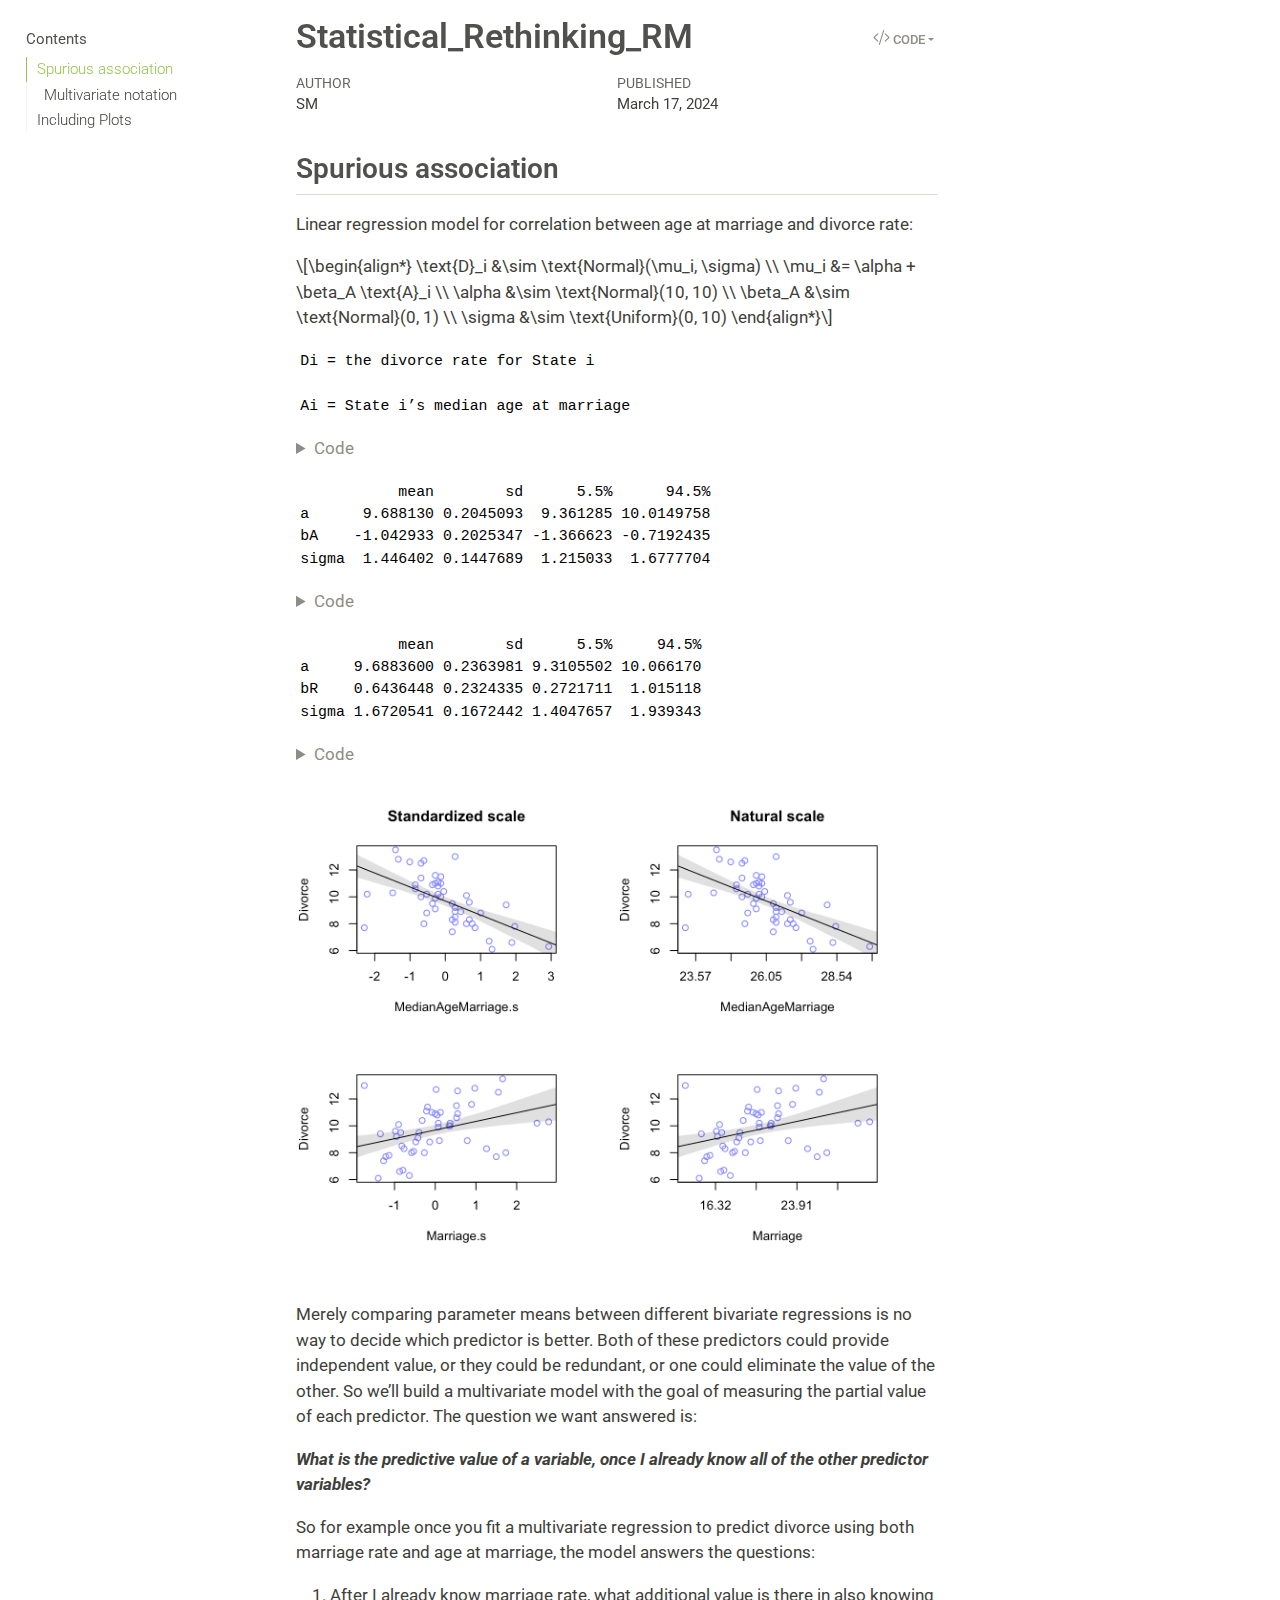
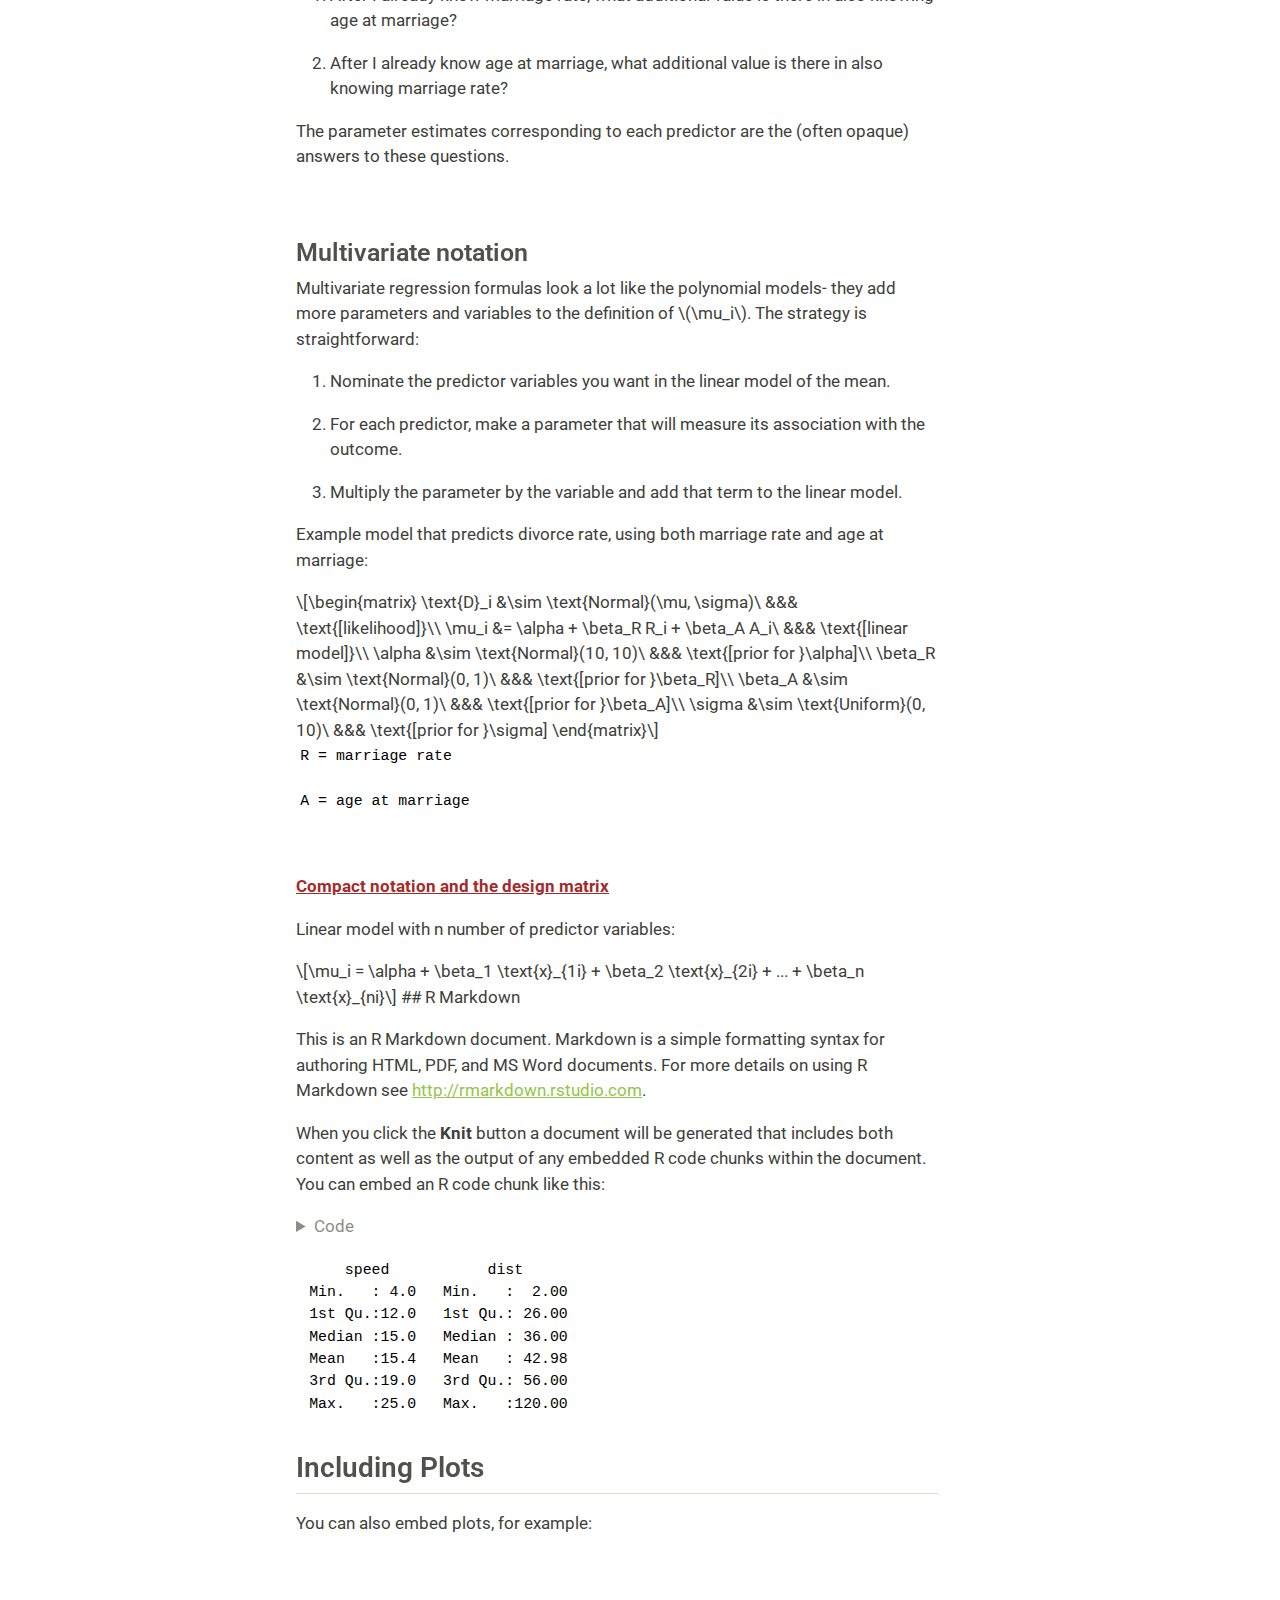
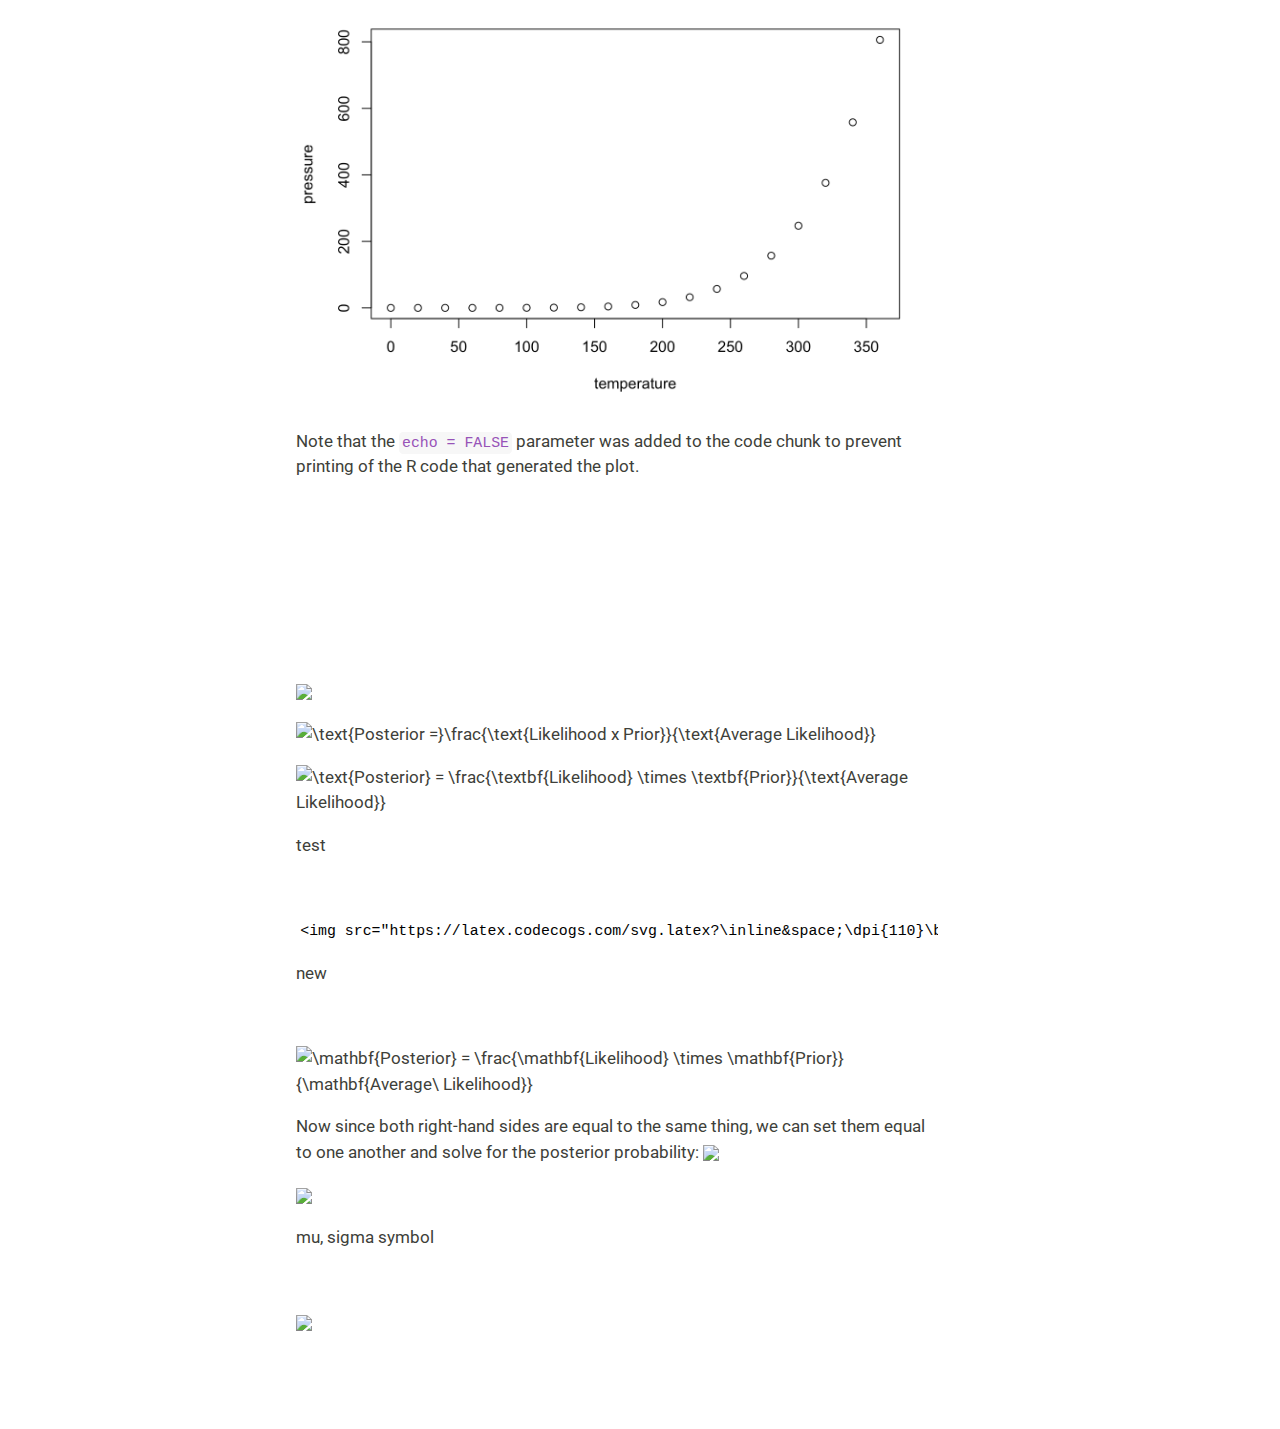
==== commit e98ceb84: "test" ====
--- a/test.html
+++ b/test.html
@@ -151,9 +151,9 @@
 <span><span class="fu"><a href="https://rdrr.io/pkg/rethinking/man/precis.html">precis</a></span><span class="op">(</span><span class="va">m5.1</span><span class="op">)</span></span></code><button title="Copy to Clipboard" class="code-copy-button"><i class="bi"></i></button></pre></div>
 </details><div class="cell-output cell-output-stdout">
 <pre><code>           mean        sd      5.5%      94.5%
-a      9.688102 0.2045047  9.361264 10.0149399
-bA    -1.042947 0.2025302 -1.366629 -0.7192643
-sigma  1.446369 0.1447608  1.215014  1.6777251</code></pre>
+a      9.688130 0.2045093  9.361285 10.0149758
+bA    -1.042933 0.2025347 -1.366623 -0.7192435
+sigma  1.446402 0.1447689  1.215033  1.6777704</code></pre>
 </div>
 <details><summary>Code</summary><div class="sourceCode" id="cb4"><pre class="downlit sourceCode r code-with-copy"><code class="sourceCode R"><span><span class="co"># each additional standard deviation of delay in marriage (1.24 years- the difference between</span></span>
 <span><span class="co"># two data points after converting back to natural scale) predicts a decrease of </span></span>
@@ -201,9 +201,9 @@
 <span><span class="fu"><a href="https://rdrr.io/pkg/rethinking/man/precis.html">precis</a></span><span class="op">(</span><span class="va">m5.2</span><span class="op">)</span></span></code><button title="Copy to Clipboard" class="code-copy-button"><i class="bi"></i></button></pre></div>
 </details><div class="cell-output cell-output-stdout">
 <pre><code>           mean        sd      5.5%     94.5%
-a     9.6881746 0.2364319 9.3103107 10.066038
-bR    0.6437545 0.2324644 0.2722315  1.015278
-sigma 1.6722936 0.1673039 1.4049095  1.939678</code></pre>
+a     9.6883600 0.2363981 9.3105502 10.066170
+bR    0.6436448 0.2324335 0.2721711  1.015118
+sigma 1.6720541 0.1672442 1.4047657  1.939343</code></pre>
 </div>
 <details><summary>Code</summary><div class="sourceCode" id="cb6"><pre class="downlit sourceCode r code-with-copy"><code class="sourceCode R"><span><span class="co"># This shows an increase of 0.6 divorces for every additional standard deviation </span></span>
 <span><span class="co"># of marriage rate (3.8). this relationship isn’t as strong as the previous one.</span></span>
@@ -291,17 +291,21 @@
 <figcaption class="figure-caption"></figcaption></figure>
 </div>
 <p><img src="https://latex.codecogs.com/svg.latex?%5Cmathbf%7BPr(s%7Cy)%7D%20=%20%5Cfrac%7B%5Cmathbf%7BPr(y%7Cs)~Pr(s)%7D%7D%7B%5Cmathbf%7BPr(y)%7D%7D" class="img-fluid"></p>
-<p><img src="https://latex.codecogs.com/gif.image?%5Cinline&amp;space;%5Cdpi%7B110%7D%5Cbegin%7Bmatrix%7D%5Ctext%7BD%7D_i%20&amp;%5Csim&amp;space;%5Ctext%7BNormal%7D(%5Cmu,%20%5Csigma)%20&amp;&amp;&amp;%20%5Ctext%7B%5Blikelihood%5D%7D%5C%5C%5Cmu_i%20&amp;=&amp;space;%20%5Calpha%20&amp;plus;%20%5Cbeta_R%20R_i%20&amp;plus;%20%5Cbeta_A%20A_i%20&amp;&amp;&amp;%20%5Ctext%7B%5Blinear%20model%5D%7D%5C%5C%20%5Calpha%20&amp;%5Csim&amp;space;%20%5Ctext%7BNormal%7D(10,%2010)%20&amp;&amp;&amp;%20%5Ctext%7B%5Bprior%20for%20%7D%5Calpha%5D%5C%5C%20%5Cbeta_R%20&amp;%5Csim&amp;space;%20%5Ctext%7BNormal%7D(0,%201)%20&amp;&amp;&amp;%20%5Ctext%7B%5Bprior%20for%20%7D%5Cbeta_R%5D%5C%5C%20%5Cbeta_A%20&amp;%5Csim&amp;space;%20%5Ctext%7BNormal%7D(0,%201)%20&amp;&amp;&amp;%20%5Ctext%7B%5Bprior%20for%20%7D%5Cbeta_A%5D%5C%5C%20%5Csigma%20&amp;%5Csim&amp;space;%20%5Ctext%7BUniform%7D(0,%2010)%20&amp;&amp;&amp;%20%5Ctext%7B%5Bprior%20for%20%7D%5Csigma%5D%5C%5C%5Cend%7Bmatrix%7D"></p>
-<p><img src="https://latex.codecogs.com/gif.image?%5Cinline&amp;space;%5Cdpi%7B110%7D%5Cbegin%7Bmatrix%7DD_i&amp;%5Csim&amp;space;Normal(%5Cmu,%5Csigma)&amp;&amp;&amp;%5Ctext%7B%5BLikelihood%5D%7D%5C%5C%5Cmu_i&amp;=%5Calpha&amp;plus;%5Cbeta_R&amp;space;R_i&amp;plus;%5Cbeta_AA_i&amp;&amp;&amp;%5Ctext%7B%5BLinear&amp;space;model%5D%7D%5C%5C%5Cend%7Bmatrix%7D"></p>
-<p><img src="https://latex.codecogs.com/gif.image?%5Cinline&amp;space;%5Cdpi%7B110%7D%5Cbegin%7Balign*%7DD_i&amp;%5Csim&amp;space;Normal(%5Cmu,%5Csigma)&amp;&amp;&amp;%5Ctext%7B%5BLikelihood%5D%7D%5C%5C%5Cmu_i&amp;=%5Calpha&amp;plus;%5Cbeta_R&amp;space;R_i&amp;plus;%5Cbeta_AA_i&amp;&amp;&amp;%5Ctext%7B%5BLinear&amp;space;model%5D%7D%5C%5C%5Cend%7Balign*%7D" title="\begin{align*}D_i&amp;\sim Normal(\mu,\sigma)&amp;&amp;&amp;\text{[Likelihood]}\\\mu_i&amp;=\alpha+\beta_R R_i+\beta_AA_i&amp;&amp;&amp;\text{[Linear model]}\\\end{align*}"></p>
-<p>inline text symbol <span class="math inline">\(\mu\)</span> or () or <img src="https://latex.codecogs.com/svg.image?%5Cmu" title="\mu"></p>
-<p><img src="https://latex.codecogs.com/gif.image?%5CLarge&amp;space;%5Cdpi%7B110%7D%5Ctext%7Bplausibility%20of%20p%20after%20D%7D_%7Bnew%7D%20=%20%5Cfrac%7B%5Ctext%7Bways%20p%20can%20produce%20D%7D_%7Bnew%7D%20%5Ctimes%20%5Ctext%7Bprior%20plausibility%20p%7D%7D%7B%5Ctext%7Bsum%20of%20products%7D%7D" title="\text{plausibility of p after D}_{new} = \frac{\text{ways p can produce D}_{new} \times \text{prior plausibility p}}{\text{sum of products}}"></p>
 <p><img src="https://latex.codecogs.com/svg.latex?%5Cdpi%7B220%7D%5Ctext%7BPosterior%20=%7D%5Cfrac%7B%5Ctext%7BLikelihood%20x%20Prior%7D%7D%7B%5Ctext%7BAverage%20Likelihood%7D%7D" title="\text{Posterior =}\frac{\text{Likelihood x Prior}}{\text{Average Likelihood}}"></p>
 <p><img src="https://latex.codecogs.com/svg.latex?%5Cdpi%7B110%7D%5Ctext%7BPosterior%7D%20=%20%5Cfrac%7B%5Ctextbf%7BLikelihood%7D%20%5Ctimes%20%5Ctextbf%7BPrior%7D%7D%7B%5Ctext%7BAverage%20Likelihood%7D%7D" title="\text{Posterior} = \frac{\textbf{Likelihood} \times \textbf{Prior}}{\text{Average Likelihood}}"></p>
+<p>test</p>
+<p><img src="https://latex.codecogs.com/svg.latex?%5Cinline&amp;space;%5Cdpi%7B110%7D%5Cboldsymbol%7B%5Cbegin%7Balign*%7Dy%20%5Csim%201%20+%20x%5C%5C%5Cend%7Balign*%7D" title=""></p>
+<div style="display: flex; justify-content: center;">
+<pre><code>&lt;img src="https://latex.codecogs.com/svg.latex?\inline&amp;space;\dpi{110}\boldsymbol{\begin{align*}y_i &amp;\sim \text{Normal}(\mu_i, \sigma)\\ \mu_i &amp;= \alpha + \beta x_i\\\end{align*}}" title="" /&gt;</code></pre>
+</div>
+<p>new</p>
+<p><img src="https://latex.codecogs.com/svg.latex?%5Cdpi%7B110%7D%5Cinline&amp;space;%5Cdpi%7B110%7D%5Cboldsymbol%7B%5Cbegin%7Balign*%7DPr(p%7Cw,n)%20=%20%5Cfrac%7BBinomial(w%7Cn,p)%20~%20Uniform(p%7C0,1)%7D%7B%5Cint%20Binomial(w%7Cn,p)%20~%20Uniform(p%7C0,1)dp%7D%5C%5C%20%5Cend%7Balign*%7D" title=""></p>
 <p><img src="https://latex.codecogs.com/svg.latex?%5Cdpi%7B110%7D%5Cmathbf%7BPosterior%7D%20=%20%5Cfrac%7B%5Cmathbf%7BLikelihood%7D%20%5Ctimes%20%5Cmathbf%7BPrior%7D%7D%7B%5Cmathbf%7BAverage%5C%20Likelihood%7D%7D" title="\mathbf{Posterior} = \frac{\mathbf{Likelihood} \times \mathbf{Prior}}{\mathbf{Average\ Likelihood}}"></p>
 <p>Now since both right-hand sides are equal to the same thing, we can set them equal to one another and solve for the posterior probability: <img src="https://latex.codecogs.com/svg.latex?%5Cmathbf%7BPr(s%7Cy)%7D%20=%20%5Cfrac%7B%5Cmathbf%7BPr(y%7Cs)~Pr(s)%7D%7D%7B%5Cmathbf%7BPr(y)%7D%7D" class="img-fluid"></p>
 <p><img src="https://latex.codecogs.com/svg.latex?%5Cmathbf%7BPr(w%7Cn,p)%7D%20=%20%5Cfrac%7B%5Cmathbf%7Bn!%7D%7D%7B%5Cmathbf%7Bw!%20(n%20-%20w)!%7D%7D%5Cmathbf%7Bp%5Ew%20(1%20-%20p)%5E%7Bn-w%7D%7D" class="img-fluid"></p>
-<p><img src="https://latex.codecogs.com/svg.image?%5Cboldsymbol%7B%5Csigma%7D" title=""></p>
+<p>mu, sigma symbol</p>
+<p><img src="https://latex.codecogs.com/svg.image?%5Cboldsymbol%7B%5Cmu_i%7D" title=""></p>
+<p><img src="https://latex.codecogs.com/svg.latex?%5Cboldsymbol%7B%5Cmu_i%20=%20%5Calpha%20+%20%5Cbeta_%7BNWM%7D%20NWM_i%20+%20%5Cbeta_%7BOWM%7D%20OWM_i%20+%20%5Cbeta_S%20S_i%20+%20%5Cbeta_F%20F_i%7D" class="img-fluid"></p>
 <!-- -->
 
 </section></main><!-- /main column --><script id="quarto-html-after-body" type="application/javascript">
@@ -588,250 +592,276 @@
   }
 });
 </script><div class="modal fade" id="quarto-embedded-source-code-modal" tabindex="-1" aria-labelledby="quarto-embedded-source-code-modal-label" aria-hidden="true"><div class="modal-dialog modal-dialog-scrollable"><div class="modal-content"><div class="modal-header"><h5 class="modal-title" id="quarto-embedded-source-code-modal-label">Source Code</h5><button class="btn-close" data-bs-dismiss="modal"></button></div><div class="modal-body"><div class="">
-<div class="sourceCode" id="cb10" data-shortcodes="false"><pre class="sourceCode markdown code-with-copy"><code class="sourceCode markdown"><span id="cb10-1"><a href="#cb10-1" aria-hidden="true" tabindex="-1"></a><span class="co">---</span></span>
-<span id="cb10-2"><a href="#cb10-2" aria-hidden="true" tabindex="-1"></a><span class="an">title:</span><span class="co"> "Statistical_Rethinking_RM"</span></span>
-<span id="cb10-3"><a href="#cb10-3" aria-hidden="true" tabindex="-1"></a><span class="an">author:</span><span class="co"> "SM"</span></span>
-<span id="cb10-4"><a href="#cb10-4" aria-hidden="true" tabindex="-1"></a><span class="an">date:</span><span class="co"> "`r format(Sys.time(), '%B %d, %Y')`"</span></span>
-<span id="cb10-5"><a href="#cb10-5" aria-hidden="true" tabindex="-1"></a><span class="an">format:</span></span>
-<span id="cb10-6"><a href="#cb10-6" aria-hidden="true" tabindex="-1"></a><span class="co">  html:</span></span>
-<span id="cb10-7"><a href="#cb10-7" aria-hidden="true" tabindex="-1"></a><span class="co">    toc: true</span></span>
-<span id="cb10-8"><a href="#cb10-8" aria-hidden="true" tabindex="-1"></a><span class="co">    toc_float: true</span></span>
-<span id="cb10-9"><a href="#cb10-9" aria-hidden="true" tabindex="-1"></a><span class="co">    toc-title: "Contents"</span></span>
-<span id="cb10-10"><a href="#cb10-10" aria-hidden="true" tabindex="-1"></a><span class="co">    toc-depth: 5</span></span>
-<span id="cb10-11"><a href="#cb10-11" aria-hidden="true" tabindex="-1"></a><span class="co">    toc-location: left</span></span>
-<span id="cb10-12"><a href="#cb10-12" aria-hidden="true" tabindex="-1"></a><span class="co">    number_sections: true</span></span>
-<span id="cb10-13"><a href="#cb10-13" aria-hidden="true" tabindex="-1"></a><span class="co">    fig_caption: true</span></span>
-<span id="cb10-14"><a href="#cb10-14" aria-hidden="true" tabindex="-1"></a><span class="co">    code-tools: true</span></span>
-<span id="cb10-15"><a href="#cb10-15" aria-hidden="true" tabindex="-1"></a><span class="co">    code-fold: true</span></span>
-<span id="cb10-16"><a href="#cb10-16" aria-hidden="true" tabindex="-1"></a><span class="co">    code-summary: 'Show code'</span></span>
-<span id="cb10-17"><a href="#cb10-17" aria-hidden="true" tabindex="-1"></a><span class="co">    code-link: true</span></span>
-<span id="cb10-18"><a href="#cb10-18" aria-hidden="true" tabindex="-1"></a><span class="co">    code_highlight: tango</span></span>
-<span id="cb10-19"><a href="#cb10-19" aria-hidden="true" tabindex="-1"></a><span class="co">    code_download: true</span></span>
-<span id="cb10-20"><a href="#cb10-20" aria-hidden="true" tabindex="-1"></a><span class="co">    theme: sandstone</span></span>
-<span id="cb10-21"><a href="#cb10-21" aria-hidden="true" tabindex="-1"></a><span class="co">    highlight: tango</span></span>
-<span id="cb10-22"><a href="#cb10-22" aria-hidden="true" tabindex="-1"></a><span class="co">    smooth-scroll: true</span></span>
-<span id="cb10-23"><a href="#cb10-23" aria-hidden="true" tabindex="-1"></a><span class="co">    mathjax: local</span></span>
-<span id="cb10-24"><a href="#cb10-24" aria-hidden="true" tabindex="-1"></a><span class="co">    self_contained: false</span></span>
-<span id="cb10-25"><a href="#cb10-25" aria-hidden="true" tabindex="-1"></a><span class="co">---</span></span>
-<span id="cb10-26"><a href="#cb10-26" aria-hidden="true" tabindex="-1"></a></span>
-<span id="cb10-27"><a href="#cb10-27" aria-hidden="true" tabindex="-1"></a><span class="in">```{r setup, include=FALSE}</span></span>
-<span id="cb10-28"><a href="#cb10-28" aria-hidden="true" tabindex="-1"></a>knitr<span class="sc">::</span>opts_chunk<span class="sc">$</span><span class="fu">set</span>(<span class="at">echo =</span> <span class="cn">TRUE</span>)</span>
-<span id="cb10-29"><a href="#cb10-29" aria-hidden="true" tabindex="-1"></a><span class="in">```</span></span>
-<span id="cb10-30"><a href="#cb10-30" aria-hidden="true" tabindex="-1"></a></span>
-<span id="cb10-31"><a href="#cb10-31" aria-hidden="true" tabindex="-1"></a></span>
-<span id="cb10-32"><a href="#cb10-32" aria-hidden="true" tabindex="-1"></a><span class="fu">## Spurious association</span></span>
-<span id="cb10-33"><a href="#cb10-33" aria-hidden="true" tabindex="-1"></a></span>
-<span id="cb10-34"><a href="#cb10-34" aria-hidden="true" tabindex="-1"></a>Linear regression model for correlation between age at marriage and divorce rate:</span>
-<span id="cb10-35"><a href="#cb10-35" aria-hidden="true" tabindex="-1"></a></span>
-<span id="cb10-36"><a href="#cb10-36" aria-hidden="true" tabindex="-1"></a>\begin{align*}</span>
-<span id="cb10-37"><a href="#cb10-37" aria-hidden="true" tabindex="-1"></a>\text{D}_i &amp;\sim \text{Normal}(\mu_i, \sigma) <span class="sc">\\</span></span>
-<span id="cb10-38"><a href="#cb10-38" aria-hidden="true" tabindex="-1"></a>\mu_i &amp;= \alpha + \beta_A \text{A}_i <span class="sc">\\</span></span>
-<span id="cb10-39"><a href="#cb10-39" aria-hidden="true" tabindex="-1"></a>\alpha &amp;\sim \text{Normal}(10, 10) <span class="sc">\\</span></span>
-<span id="cb10-40"><a href="#cb10-40" aria-hidden="true" tabindex="-1"></a>\beta_A &amp;\sim \text{Normal}(0, 1) <span class="sc">\\</span></span>
-<span id="cb10-41"><a href="#cb10-41" aria-hidden="true" tabindex="-1"></a>\sigma &amp;\sim \text{Uniform}(0, 10)</span>
-<span id="cb10-42"><a href="#cb10-42" aria-hidden="true" tabindex="-1"></a>\end{align*}</span>
-<span id="cb10-43"><a href="#cb10-43" aria-hidden="true" tabindex="-1"></a></span>
-<span id="cb10-44"><a href="#cb10-44" aria-hidden="true" tabindex="-1"></a></span>
-<span id="cb10-45"><a href="#cb10-45" aria-hidden="true" tabindex="-1"></a></span>
-<span id="cb10-46"><a href="#cb10-46" aria-hidden="true" tabindex="-1"></a><span class="in">```</span></span>
-<span id="cb10-47"><a href="#cb10-47" aria-hidden="true" tabindex="-1"></a><span class="in">Di = the divorce rate for State i</span></span>
-<span id="cb10-48"><a href="#cb10-48" aria-hidden="true" tabindex="-1"></a></span>
-<span id="cb10-49"><a href="#cb10-49" aria-hidden="true" tabindex="-1"></a><span class="in">Ai = State i’s median age at marriage</span></span>
-<span id="cb10-50"><a href="#cb10-50" aria-hidden="true" tabindex="-1"></a></span>
-<span id="cb10-51"><a href="#cb10-51" aria-hidden="true" tabindex="-1"></a><span class="in">```</span></span>
-<span id="cb10-52"><a href="#cb10-52" aria-hidden="true" tabindex="-1"></a></span>
-<span id="cb10-53"><a href="#cb10-53" aria-hidden="true" tabindex="-1"></a><span class="in">```{r 5.1, message=FALSE, warning=FALSE}</span></span>
-<span id="cb10-54"><a href="#cb10-54" aria-hidden="true" tabindex="-1"></a></span>
-<span id="cb10-55"><a href="#cb10-55" aria-hidden="true" tabindex="-1"></a><span class="fu">par</span>(<span class="at">mfrow =</span> <span class="fu">c</span>(<span class="dv">2</span>, <span class="dv">2</span>), <span class="at">mar =</span> <span class="fu">c</span>(<span class="dv">4</span>, <span class="dv">4</span>, <span class="dv">4</span>, <span class="dv">4</span>))</span>
-<span id="cb10-56"><a href="#cb10-56" aria-hidden="true" tabindex="-1"></a></span>
-<span id="cb10-57"><a href="#cb10-57" aria-hidden="true" tabindex="-1"></a><span class="fu">library</span>(rethinking)</span>
-<span id="cb10-58"><a href="#cb10-58" aria-hidden="true" tabindex="-1"></a><span class="co"># load data</span></span>
-<span id="cb10-59"><a href="#cb10-59" aria-hidden="true" tabindex="-1"></a><span class="fu">data</span>(WaffleDivorce)</span>
-<span id="cb10-60"><a href="#cb10-60" aria-hidden="true" tabindex="-1"></a>d <span class="ot">&lt;-</span> WaffleDivorce</span>
-<span id="cb10-61"><a href="#cb10-61" aria-hidden="true" tabindex="-1"></a></span>
-<span id="cb10-62"><a href="#cb10-62" aria-hidden="true" tabindex="-1"></a><span class="do">## Median age at marriage vs. divorce rate</span></span>
-<span id="cb10-63"><a href="#cb10-63" aria-hidden="true" tabindex="-1"></a><span class="co"># standardize predictor</span></span>
-<span id="cb10-64"><a href="#cb10-64" aria-hidden="true" tabindex="-1"></a>d<span class="sc">$</span>MedianAgeMarriage.s <span class="ot">&lt;-</span> (d<span class="sc">$</span>MedianAgeMarriage<span class="sc">-</span><span class="fu">mean</span>(d<span class="sc">$</span>MedianAgeMarriage))<span class="sc">/</span></span>
-<span id="cb10-65"><a href="#cb10-65" aria-hidden="true" tabindex="-1"></a>    <span class="fu">sd</span>(d<span class="sc">$</span>MedianAgeMarriage)</span>
-<span id="cb10-66"><a href="#cb10-66" aria-hidden="true" tabindex="-1"></a></span>
-<span id="cb10-67"><a href="#cb10-67" aria-hidden="true" tabindex="-1"></a><span class="co"># fit model</span></span>
-<span id="cb10-68"><a href="#cb10-68" aria-hidden="true" tabindex="-1"></a>m5<span class="fl">.1</span> <span class="ot">&lt;-</span> rethinking<span class="sc">::</span><span class="fu">map</span>(</span>
-<span id="cb10-69"><a href="#cb10-69" aria-hidden="true" tabindex="-1"></a>    <span class="fu">alist</span>(</span>
-<span id="cb10-70"><a href="#cb10-70" aria-hidden="true" tabindex="-1"></a>        Divorce <span class="sc">~</span> <span class="fu">dnorm</span>( mu , sigma ) ,</span>
-<span id="cb10-71"><a href="#cb10-71" aria-hidden="true" tabindex="-1"></a>        mu <span class="ot">&lt;-</span> a <span class="sc">+</span> bA <span class="sc">*</span> MedianAgeMarriage.s ,</span>
-<span id="cb10-72"><a href="#cb10-72" aria-hidden="true" tabindex="-1"></a>        a <span class="sc">~</span> <span class="fu">dnorm</span>( <span class="dv">10</span> , <span class="dv">10</span> ) ,</span>
-<span id="cb10-73"><a href="#cb10-73" aria-hidden="true" tabindex="-1"></a>        bA <span class="sc">~</span> <span class="fu">dnorm</span>( <span class="dv">0</span> , <span class="dv">1</span> ) ,</span>
-<span id="cb10-74"><a href="#cb10-74" aria-hidden="true" tabindex="-1"></a>        sigma <span class="sc">~</span> <span class="fu">dunif</span>( <span class="dv">0</span> , <span class="dv">10</span> )</span>
-<span id="cb10-75"><a href="#cb10-75" aria-hidden="true" tabindex="-1"></a>) , <span class="at">data =</span> d )</span>
-<span id="cb10-76"><a href="#cb10-76" aria-hidden="true" tabindex="-1"></a></span>
-<span id="cb10-77"><a href="#cb10-77" aria-hidden="true" tabindex="-1"></a><span class="co"># Check precis output</span></span>
-<span id="cb10-78"><a href="#cb10-78" aria-hidden="true" tabindex="-1"></a><span class="fu">precis</span>(m5<span class="fl">.1</span>)</span>
-<span id="cb10-79"><a href="#cb10-79" aria-hidden="true" tabindex="-1"></a><span class="co"># each additional standard deviation of delay in marriage (1.24 years- the difference between</span></span>
-<span id="cb10-80"><a href="#cb10-80" aria-hidden="true" tabindex="-1"></a><span class="co"># two data points after converting back to natural scale) predicts a decrease of </span></span>
-<span id="cb10-81"><a href="#cb10-81" aria-hidden="true" tabindex="-1"></a><span class="co"># about one divorce per thousand adults, with a 89% interval from about −1.4 to −0.7.</span></span>
-<span id="cb10-82"><a href="#cb10-82" aria-hidden="true" tabindex="-1"></a><span class="co"># So it’s reliably negative, even though the magnitude of the difference may vary quite a lot—</span></span>
-<span id="cb10-83"><a href="#cb10-83" aria-hidden="true" tabindex="-1"></a><span class="co"># the upper bound is half the lower bound. Of course there’s nothing special about the interval</span></span>
-<span id="cb10-84"><a href="#cb10-84" aria-hidden="true" tabindex="-1"></a><span class="co"># boundaries, but the magnitude of the difference means that even though the association here </span></span>
-<span id="cb10-85"><a href="#cb10-85" aria-hidden="true" tabindex="-1"></a><span class="co"># (conditional on model and data) is implausibly positive, it could be both much stronger </span></span>
-<span id="cb10-86"><a href="#cb10-86" aria-hidden="true" tabindex="-1"></a><span class="co"># or weaker than the mean.</span></span>
-<span id="cb10-87"><a href="#cb10-87" aria-hidden="true" tabindex="-1"></a></span>
-<span id="cb10-88"><a href="#cb10-88" aria-hidden="true" tabindex="-1"></a><span class="co"># compute percentile interval of mean</span></span>
-<span id="cb10-89"><a href="#cb10-89" aria-hidden="true" tabindex="-1"></a>MAM.seq <span class="ot">&lt;-</span> <span class="fu">seq</span>( <span class="at">from=</span><span class="sc">-</span><span class="dv">3</span> , <span class="at">to=</span><span class="fl">3.5</span> , <span class="at">length.out=</span><span class="dv">30</span> )</span>
-<span id="cb10-90"><a href="#cb10-90" aria-hidden="true" tabindex="-1"></a>mu <span class="ot">&lt;-</span> <span class="fu">link</span>( m5<span class="fl">.1</span> , <span class="at">data=</span><span class="fu">data.frame</span>(<span class="at">MedianAgeMarriage.s=</span>MAM.seq) )</span>
-<span id="cb10-91"><a href="#cb10-91" aria-hidden="true" tabindex="-1"></a>mu.PI <span class="ot">&lt;-</span> <span class="fu">apply</span>( mu , <span class="dv">2</span> , PI )</span>
-<span id="cb10-92"><a href="#cb10-92" aria-hidden="true" tabindex="-1"></a></span>
-<span id="cb10-93"><a href="#cb10-93" aria-hidden="true" tabindex="-1"></a><span class="co"># plot it all</span></span>
-<span id="cb10-94"><a href="#cb10-94" aria-hidden="true" tabindex="-1"></a><span class="fu">plot</span>( Divorce <span class="sc">~</span> MedianAgeMarriage.s , <span class="at">data=</span>d , <span class="at">col=</span>rangi2 , <span class="at">main =</span> <span class="st">"Standardized scale"</span>)</span>
-<span id="cb10-95"><a href="#cb10-95" aria-hidden="true" tabindex="-1"></a><span class="fu">abline</span>( m5<span class="fl">.1</span> )</span>
-<span id="cb10-96"><a href="#cb10-96" aria-hidden="true" tabindex="-1"></a><span class="fu">shade</span>( mu.PI , MAM.seq )</span>
-<span id="cb10-97"><a href="#cb10-97" aria-hidden="true" tabindex="-1"></a></span>
-<span id="cb10-98"><a href="#cb10-98" aria-hidden="true" tabindex="-1"></a><span class="co"># Convert to natural scale</span></span>
-<span id="cb10-99"><a href="#cb10-99" aria-hidden="true" tabindex="-1"></a><span class="fu">plot</span>( Divorce <span class="sc">~</span> MedianAgeMarriage.s , <span class="at">data=</span>d , <span class="at">col=</span>rangi2, <span class="at">xaxt =</span> <span class="st">"n"</span>,</span>
-<span id="cb10-100"><a href="#cb10-100" aria-hidden="true" tabindex="-1"></a>      <span class="at">xlab =</span><span class="st">"MedianAgeMarriage"</span>, <span class="at">main =</span> <span class="st">"Natural scale"</span>)</span>
-<span id="cb10-101"><a href="#cb10-101" aria-hidden="true" tabindex="-1"></a>at <span class="ot">&lt;-</span> <span class="fu">c</span>(<span class="sc">-</span><span class="dv">3</span>, <span class="sc">-</span><span class="dv">2</span>, <span class="sc">-</span><span class="dv">1</span>, <span class="dv">0</span>, <span class="dv">1</span>, <span class="dv">2</span>, <span class="dv">3</span>, <span class="dv">4</span>)</span>
-<span id="cb10-102"><a href="#cb10-102" aria-hidden="true" tabindex="-1"></a>labels <span class="ot">&lt;-</span> at<span class="sc">*</span><span class="fu">sd</span>(d<span class="sc">$</span>MedianAgeMarriage) <span class="sc">+</span> <span class="fu">mean</span>(d<span class="sc">$</span>MedianAgeMarriage)</span>
-<span id="cb10-103"><a href="#cb10-103" aria-hidden="true" tabindex="-1"></a><span class="fu">axis</span>(<span class="at">side =</span> <span class="dv">1</span> , <span class="at">at =</span> at , <span class="at">labels =</span> <span class="fu">round</span>(labels,<span class="dv">2</span>))</span>
-<span id="cb10-104"><a href="#cb10-104" aria-hidden="true" tabindex="-1"></a><span class="fu">abline</span>( m5<span class="fl">.1</span> )</span>
-<span id="cb10-105"><a href="#cb10-105" aria-hidden="true" tabindex="-1"></a><span class="fu">shade</span>( mu.PI , MAM.seq )</span>
-<span id="cb10-106"><a href="#cb10-106" aria-hidden="true" tabindex="-1"></a></span>
-<span id="cb10-107"><a href="#cb10-107" aria-hidden="true" tabindex="-1"></a><span class="do">## Marriage rate vs. divorce rate</span></span>
-<span id="cb10-108"><a href="#cb10-108" aria-hidden="true" tabindex="-1"></a><span class="co"># standardize predictor (marriage rate)</span></span>
-<span id="cb10-109"><a href="#cb10-109" aria-hidden="true" tabindex="-1"></a>d<span class="sc">$</span>Marriage.s <span class="ot">&lt;-</span> (d<span class="sc">$</span>Marriage <span class="sc">-</span> <span class="fu">mean</span>(d<span class="sc">$</span>Marriage))<span class="sc">/</span><span class="fu">sd</span>(d<span class="sc">$</span>Marriage)</span>
-<span id="cb10-110"><a href="#cb10-110" aria-hidden="true" tabindex="-1"></a></span>
-<span id="cb10-111"><a href="#cb10-111" aria-hidden="true" tabindex="-1"></a><span class="co"># fit model</span></span>
-<span id="cb10-112"><a href="#cb10-112" aria-hidden="true" tabindex="-1"></a>m5<span class="fl">.2</span> <span class="ot">&lt;-</span> rethinking<span class="sc">::</span><span class="fu">map</span>(</span>
-<span id="cb10-113"><a href="#cb10-113" aria-hidden="true" tabindex="-1"></a>    <span class="fu">alist</span>(</span>
-<span id="cb10-114"><a href="#cb10-114" aria-hidden="true" tabindex="-1"></a>        Divorce <span class="sc">~</span> <span class="fu">dnorm</span>( mu , sigma ) ,</span>
-<span id="cb10-115"><a href="#cb10-115" aria-hidden="true" tabindex="-1"></a>        mu <span class="ot">&lt;-</span> a <span class="sc">+</span> bR <span class="sc">*</span> Marriage.s ,</span>
-<span id="cb10-116"><a href="#cb10-116" aria-hidden="true" tabindex="-1"></a>        a <span class="sc">~</span> <span class="fu">dnorm</span>( <span class="dv">10</span> , <span class="dv">10</span> ) ,</span>
-<span id="cb10-117"><a href="#cb10-117" aria-hidden="true" tabindex="-1"></a>        bR <span class="sc">~</span> <span class="fu">dnorm</span>( <span class="dv">0</span> , <span class="dv">1</span> ) ,</span>
-<span id="cb10-118"><a href="#cb10-118" aria-hidden="true" tabindex="-1"></a>    sigma <span class="sc">~</span> <span class="fu">dunif</span>( <span class="dv">0</span> , <span class="dv">10</span> )</span>
-<span id="cb10-119"><a href="#cb10-119" aria-hidden="true" tabindex="-1"></a>) , <span class="at">data =</span> d )</span>
-<span id="cb10-120"><a href="#cb10-120" aria-hidden="true" tabindex="-1"></a></span>
-<span id="cb10-121"><a href="#cb10-121" aria-hidden="true" tabindex="-1"></a><span class="co"># check precis output</span></span>
-<span id="cb10-122"><a href="#cb10-122" aria-hidden="true" tabindex="-1"></a><span class="fu">precis</span>(m5<span class="fl">.2</span>)</span>
-<span id="cb10-123"><a href="#cb10-123" aria-hidden="true" tabindex="-1"></a><span class="co"># This shows an increase of 0.6 divorces for every additional standard deviation </span></span>
-<span id="cb10-124"><a href="#cb10-124" aria-hidden="true" tabindex="-1"></a><span class="co"># of marriage rate (3.8). this relationship isn’t as strong as the previous one.</span></span>
-<span id="cb10-125"><a href="#cb10-125" aria-hidden="true" tabindex="-1"></a></span>
-<span id="cb10-126"><a href="#cb10-126" aria-hidden="true" tabindex="-1"></a><span class="co"># compute percentile interval of mean</span></span>
-<span id="cb10-127"><a href="#cb10-127" aria-hidden="true" tabindex="-1"></a>MAM.seq <span class="ot">&lt;-</span> <span class="fu">seq</span>( <span class="at">from=</span><span class="sc">-</span><span class="dv">3</span> , <span class="at">to=</span><span class="dv">3</span> , <span class="at">length.out=</span><span class="dv">30</span> )</span>
-<span id="cb10-128"><a href="#cb10-128" aria-hidden="true" tabindex="-1"></a>mu <span class="ot">&lt;-</span> <span class="fu">link</span>( m5<span class="fl">.2</span> , <span class="at">data=</span><span class="fu">data.frame</span>(<span class="at">Marriage.s=</span>MAM.seq) )</span>
-<span id="cb10-129"><a href="#cb10-129" aria-hidden="true" tabindex="-1"></a>mu.PI <span class="ot">&lt;-</span> <span class="fu">apply</span>( mu , <span class="dv">2</span> , PI )</span>
-<span id="cb10-130"><a href="#cb10-130" aria-hidden="true" tabindex="-1"></a></span>
-<span id="cb10-131"><a href="#cb10-131" aria-hidden="true" tabindex="-1"></a><span class="co"># plot it all</span></span>
-<span id="cb10-132"><a href="#cb10-132" aria-hidden="true" tabindex="-1"></a><span class="fu">plot</span>( Divorce <span class="sc">~</span> Marriage.s , <span class="at">data=</span>d , <span class="at">col=</span>rangi2 )</span>
-<span id="cb10-133"><a href="#cb10-133" aria-hidden="true" tabindex="-1"></a><span class="fu">abline</span>( m5<span class="fl">.2</span> )</span>
-<span id="cb10-134"><a href="#cb10-134" aria-hidden="true" tabindex="-1"></a><span class="fu">shade</span>( mu.PI , MAM.seq )</span>
-<span id="cb10-135"><a href="#cb10-135" aria-hidden="true" tabindex="-1"></a></span>
-<span id="cb10-136"><a href="#cb10-136" aria-hidden="true" tabindex="-1"></a><span class="co"># Convert to natural scale</span></span>
-<span id="cb10-137"><a href="#cb10-137" aria-hidden="true" tabindex="-1"></a><span class="fu">plot</span>( Divorce <span class="sc">~</span> Marriage.s , <span class="at">data=</span>d , <span class="at">col=</span>rangi2, <span class="at">xaxt =</span> <span class="st">"n"</span>,</span>
-<span id="cb10-138"><a href="#cb10-138" aria-hidden="true" tabindex="-1"></a>      <span class="at">xlab =</span><span class="st">"Marriage"</span>)</span>
-<span id="cb10-139"><a href="#cb10-139" aria-hidden="true" tabindex="-1"></a>at <span class="ot">&lt;-</span> <span class="fu">c</span>(<span class="sc">-</span><span class="dv">3</span>, <span class="sc">-</span><span class="dv">2</span>, <span class="sc">-</span><span class="dv">1</span>, <span class="dv">0</span>, <span class="dv">1</span>, <span class="dv">2</span>, <span class="dv">3</span>)</span>
-<span id="cb10-140"><a href="#cb10-140" aria-hidden="true" tabindex="-1"></a>labels <span class="ot">&lt;-</span> at<span class="sc">*</span><span class="fu">sd</span>(d<span class="sc">$</span>Marriage) <span class="sc">+</span> <span class="fu">mean</span>(d<span class="sc">$</span>Marriage)</span>
-<span id="cb10-141"><a href="#cb10-141" aria-hidden="true" tabindex="-1"></a><span class="fu">axis</span>(<span class="at">side =</span> <span class="dv">1</span> , <span class="at">at =</span> at , <span class="at">labels =</span> <span class="fu">round</span>(labels,<span class="dv">2</span>))</span>
-<span id="cb10-142"><a href="#cb10-142" aria-hidden="true" tabindex="-1"></a><span class="fu">abline</span>( m5<span class="fl">.2</span> )</span>
-<span id="cb10-143"><a href="#cb10-143" aria-hidden="true" tabindex="-1"></a><span class="fu">shade</span>( mu.PI , MAM.seq )</span>
-<span id="cb10-144"><a href="#cb10-144" aria-hidden="true" tabindex="-1"></a></span>
-<span id="cb10-145"><a href="#cb10-145" aria-hidden="true" tabindex="-1"></a><span class="in">```</span></span>
-<span id="cb10-146"><a href="#cb10-146" aria-hidden="true" tabindex="-1"></a></span>
-<span id="cb10-147"><a href="#cb10-147" aria-hidden="true" tabindex="-1"></a><span class="kw">&lt;br&gt;</span></span>
-<span id="cb10-148"><a href="#cb10-148" aria-hidden="true" tabindex="-1"></a></span>
-<span id="cb10-149"><a href="#cb10-149" aria-hidden="true" tabindex="-1"></a>Merely comparing parameter means between different bivariate regressions is no way to decide which predictor is better. Both of these predictors could provide independent value, or they could be redundant, or one could eliminate the value of the other. So we’ll build a multivariate model with the goal of measuring the partial value of each predictor. The question we want answered is:</span>
-<span id="cb10-150"><a href="#cb10-150" aria-hidden="true" tabindex="-1"></a></span>
-<span id="cb10-151"><a href="#cb10-151" aria-hidden="true" tabindex="-1"></a>  ***What is the predictive value of a variable, once I already know all of the other predictor variables?***</span>
-<span id="cb10-152"><a href="#cb10-152" aria-hidden="true" tabindex="-1"></a></span>
-<span id="cb10-153"><a href="#cb10-153" aria-hidden="true" tabindex="-1"></a>So for example once you fit a multivariate regression to predict divorce using both marriage rate and age at marriage, the model answers the questions:</span>
-<span id="cb10-154"><a href="#cb10-154" aria-hidden="true" tabindex="-1"></a></span>
-<span id="cb10-155"><a href="#cb10-155" aria-hidden="true" tabindex="-1"></a>  (1) After I already know marriage rate, what additional value is there in also knowing age at marriage?</span>
-<span id="cb10-156"><a href="#cb10-156" aria-hidden="true" tabindex="-1"></a></span>
-<span id="cb10-157"><a href="#cb10-157" aria-hidden="true" tabindex="-1"></a>  (2) After I already know age at marriage, what additional value is there in also knowing marriage rate?</span>
-<span id="cb10-158"><a href="#cb10-158" aria-hidden="true" tabindex="-1"></a>  </span>
-<span id="cb10-159"><a href="#cb10-159" aria-hidden="true" tabindex="-1"></a>The parameter estimates corresponding to each predictor are the (often opaque) answers to these questions.</span>
-<span id="cb10-160"><a href="#cb10-160" aria-hidden="true" tabindex="-1"></a></span>
-<span id="cb10-161"><a href="#cb10-161" aria-hidden="true" tabindex="-1"></a><span class="kw">&lt;br&gt;</span></span>
-<span id="cb10-162"><a href="#cb10-162" aria-hidden="true" tabindex="-1"></a></span>
-<span id="cb10-163"><a href="#cb10-163" aria-hidden="true" tabindex="-1"></a><span class="fu">### Multivariate notation</span></span>
-<span id="cb10-164"><a href="#cb10-164" aria-hidden="true" tabindex="-1"></a></span>
-<span id="cb10-165"><a href="#cb10-165" aria-hidden="true" tabindex="-1"></a>Multivariate regression formulas look a lot like the polynomial models- they add more parameters and variables to the definition of $\mu_i$. The strategy is straightforward:</span>
-<span id="cb10-166"><a href="#cb10-166" aria-hidden="true" tabindex="-1"></a></span>
-<span id="cb10-167"><a href="#cb10-167" aria-hidden="true" tabindex="-1"></a>(1) Nominate the predictor variables you want in the linear model of the mean.</span>
-<span id="cb10-168"><a href="#cb10-168" aria-hidden="true" tabindex="-1"></a></span>
-<span id="cb10-169"><a href="#cb10-169" aria-hidden="true" tabindex="-1"></a>(2) For each predictor, make a parameter that will measure its association with the outcome.</span>
-<span id="cb10-170"><a href="#cb10-170" aria-hidden="true" tabindex="-1"></a></span>
-<span id="cb10-171"><a href="#cb10-171" aria-hidden="true" tabindex="-1"></a>(3) Multiply the parameter by the variable and add that term to the linear model.</span>
-<span id="cb10-172"><a href="#cb10-172" aria-hidden="true" tabindex="-1"></a></span>
-<span id="cb10-173"><a href="#cb10-173" aria-hidden="true" tabindex="-1"></a>Example model that predicts divorce rate, using both marriage rate and age at marriage:</span>
-<span id="cb10-174"><a href="#cb10-174" aria-hidden="true" tabindex="-1"></a></span>
-<span id="cb10-175"><a href="#cb10-175" aria-hidden="true" tabindex="-1"></a></span>
-<span id="cb10-176"><a href="#cb10-176" aria-hidden="true" tabindex="-1"></a>\begin{matrix}</span>
-<span id="cb10-177"><a href="#cb10-177" aria-hidden="true" tabindex="-1"></a>\text{D}_i &amp;\sim \text{Normal}(\mu, \sigma)\ &amp;&amp;&amp;  \text{<span class="co">[</span><span class="ot">likelihood</span><span class="co">]</span>}<span class="sc">\\</span></span>
-<span id="cb10-178"><a href="#cb10-178" aria-hidden="true" tabindex="-1"></a>\mu_i &amp;= \alpha + \beta_R R_i + \beta_A A_i\ &amp;&amp;&amp;  \text{<span class="co">[</span><span class="ot">linear model</span><span class="co">]</span>}<span class="sc">\\</span></span>
-<span id="cb10-179"><a href="#cb10-179" aria-hidden="true" tabindex="-1"></a>\alpha &amp;\sim \text{Normal}(10, 10)\ &amp;&amp;&amp;           \text{<span class="co">[</span><span class="ot">prior for }\alpha</span><span class="co">]</span><span class="sc">\\</span></span>
-<span id="cb10-180"><a href="#cb10-180" aria-hidden="true" tabindex="-1"></a>\beta_R &amp;\sim \text{Normal}(0, 1)\ &amp;&amp;&amp;            \text{<span class="co">[</span><span class="ot">prior for }\beta_R</span><span class="co">]</span><span class="sc">\\</span></span>
-<span id="cb10-181"><a href="#cb10-181" aria-hidden="true" tabindex="-1"></a>\beta_A &amp;\sim \text{Normal}(0, 1)\ &amp;&amp;&amp;            \text{<span class="co">[</span><span class="ot">prior for }\beta_A</span><span class="co">]</span><span class="sc">\\</span></span>
-<span id="cb10-182"><a href="#cb10-182" aria-hidden="true" tabindex="-1"></a>\sigma &amp;\sim \text{Uniform}(0, 10)\ &amp;&amp;&amp;           \text{<span class="co">[</span><span class="ot">prior for }\sigma</span><span class="co">]</span></span>
-<span id="cb10-183"><a href="#cb10-183" aria-hidden="true" tabindex="-1"></a>\end{matrix}</span>
-<span id="cb10-184"><a href="#cb10-184" aria-hidden="true" tabindex="-1"></a></span>
-<span id="cb10-185"><a href="#cb10-185" aria-hidden="true" tabindex="-1"></a></span>
-<span id="cb10-186"><a href="#cb10-186" aria-hidden="true" tabindex="-1"></a><span class="in">```</span></span>
-<span id="cb10-187"><a href="#cb10-187" aria-hidden="true" tabindex="-1"></a><span class="in">R = marriage rate </span></span>
-<span id="cb10-188"><a href="#cb10-188" aria-hidden="true" tabindex="-1"></a></span>
-<span id="cb10-189"><a href="#cb10-189" aria-hidden="true" tabindex="-1"></a><span class="in">A = age at marriage</span></span>
-<span id="cb10-190"><a href="#cb10-190" aria-hidden="true" tabindex="-1"></a></span>
-<span id="cb10-191"><a href="#cb10-191" aria-hidden="true" tabindex="-1"></a><span class="in">```</span></span>
-<span id="cb10-192"><a href="#cb10-192" aria-hidden="true" tabindex="-1"></a><span class="kw">&lt;br&gt;</span></span>
-<span id="cb10-193"><a href="#cb10-193" aria-hidden="true" tabindex="-1"></a></span>
-<span id="cb10-194"><a href="#cb10-194" aria-hidden="true" tabindex="-1"></a><span class="kw">&lt;span</span> <span class="er">style</span><span class="ot">=</span><span class="st">"color:brown"</span><span class="kw">&gt;&lt;span</span> <span class="er">style</span><span class="ot">=</span><span class="st">"text-decoration:underline"</span><span class="kw">&gt;</span>**Compact notation and the design matrix**<span class="kw">&lt;/span&gt;&lt;/span&gt;</span></span>
-<span id="cb10-195"><a href="#cb10-195" aria-hidden="true" tabindex="-1"></a></span>
-<span id="cb10-196"><a href="#cb10-196" aria-hidden="true" tabindex="-1"></a>Linear model with n number of predictor variables:</span>
-<span id="cb10-197"><a href="#cb10-197" aria-hidden="true" tabindex="-1"></a></span>
-<span id="cb10-198"><a href="#cb10-198" aria-hidden="true" tabindex="-1"></a>$$\mu_i = \alpha + \beta_1 \text{x}_{1i} + \beta_2 \text{x}_{2i} + ... + \beta_n \text{x}_{ni}$$</span>
-<span id="cb10-199"><a href="#cb10-199" aria-hidden="true" tabindex="-1"></a><span class="fu">## R Markdown</span></span>
-<span id="cb10-200"><a href="#cb10-200" aria-hidden="true" tabindex="-1"></a></span>
-<span id="cb10-201"><a href="#cb10-201" aria-hidden="true" tabindex="-1"></a>This is an R Markdown document. Markdown is a simple formatting syntax for authoring HTML, PDF, and MS Word documents. For more details on using R Markdown see <span class="ot">&lt;http://rmarkdown.rstudio.com&gt;</span>.</span>
-<span id="cb10-202"><a href="#cb10-202" aria-hidden="true" tabindex="-1"></a></span>
-<span id="cb10-203"><a href="#cb10-203" aria-hidden="true" tabindex="-1"></a>When you click the **Knit** button a document will be generated that includes both content as well as the output of any embedded R code chunks within the document. You can embed an R code chunk like this:</span>
-<span id="cb10-204"><a href="#cb10-204" aria-hidden="true" tabindex="-1"></a></span>
-<span id="cb10-205"><a href="#cb10-205" aria-hidden="true" tabindex="-1"></a><span class="in">```{r cars}</span></span>
-<span id="cb10-206"><a href="#cb10-206" aria-hidden="true" tabindex="-1"></a><span class="fu">summary</span>(cars)</span>
-<span id="cb10-207"><a href="#cb10-207" aria-hidden="true" tabindex="-1"></a><span class="in">```</span></span>
-<span id="cb10-208"><a href="#cb10-208" aria-hidden="true" tabindex="-1"></a></span>
-<span id="cb10-209"><a href="#cb10-209" aria-hidden="true" tabindex="-1"></a><span class="fu">## Including Plots</span></span>
-<span id="cb10-210"><a href="#cb10-210" aria-hidden="true" tabindex="-1"></a></span>
-<span id="cb10-211"><a href="#cb10-211" aria-hidden="true" tabindex="-1"></a>You can also embed plots, for example:</span>
-<span id="cb10-212"><a href="#cb10-212" aria-hidden="true" tabindex="-1"></a></span>
-<span id="cb10-213"><a href="#cb10-213" aria-hidden="true" tabindex="-1"></a><span class="in">```{r pressure, echo=FALSE}</span></span>
-<span id="cb10-214"><a href="#cb10-214" aria-hidden="true" tabindex="-1"></a><span class="fu">plot</span>(pressure)</span>
-<span id="cb10-215"><a href="#cb10-215" aria-hidden="true" tabindex="-1"></a><span class="in">```</span></span>
-<span id="cb10-216"><a href="#cb10-216" aria-hidden="true" tabindex="-1"></a></span>
-<span id="cb10-217"><a href="#cb10-217" aria-hidden="true" tabindex="-1"></a>Note that the <span class="in">`echo = FALSE`</span> parameter was added to the code chunk to prevent printing of the R code that generated the plot.</span>
-<span id="cb10-218"><a href="#cb10-218" aria-hidden="true" tabindex="-1"></a></span>
-<span id="cb10-219"><a href="#cb10-219" aria-hidden="true" tabindex="-1"></a><span class="al">![\large \frac{-b\pm\sqrt{b^2-4ac}}{2a}](https://latex.codecogs.com/svg.latex?x%3D%5Cfrac%7B-b%5Cpm%5Csqrt%7Bb%5E2-4ac%7D%7D%7B2a%7D)</span></span>
-<span id="cb10-220"><a href="#cb10-220" aria-hidden="true" tabindex="-1"></a></span>
-<span id="cb10-221"><a href="#cb10-221" aria-hidden="true" tabindex="-1"></a>![](https://latex.codecogs.com/svg.latex?\mathbf{Pr(s|y)} = \frac{\mathbf{Pr(y|s)~Pr(s)}}{\mathbf{Pr(y)}})</span>
-<span id="cb10-222"><a href="#cb10-222" aria-hidden="true" tabindex="-1"></a></span>
-<span id="cb10-223"><a href="#cb10-223" aria-hidden="true" tabindex="-1"></a><span class="kw">&lt;img</span> <span class="er">src</span><span class="ot">=</span><span class="st">"https://latex.codecogs.com/gif.image?\inline</span><span class="dv">&amp;space;</span><span class="st">\dpi{110}\begin{matrix}\text{D}_i </span><span class="er">&amp;</span><span class="st">\sim</span><span class="dv">&amp;space;</span><span class="st">\text{Normal}(\mu, \sigma) </span><span class="er">&amp;&amp;&amp;</span><span class="st"> \text{[likelihood]}\\\mu_i </span><span class="er">&amp;</span><span class="st">=</span><span class="dv">&amp;space;</span><span class="st"> \alpha </span><span class="dv">&amp;plus;</span><span class="st"> \beta_R R_i </span><span class="dv">&amp;plus;</span><span class="st"> \beta_A A_i </span><span class="er">&amp;&amp;&amp;</span><span class="st"> \text{[linear model]}\\ \alpha </span><span class="er">&amp;</span><span class="st">\sim</span><span class="dv">&amp;space;</span><span class="st"> \text{Normal}(10, 10) </span><span class="er">&amp;&amp;&amp;</span><span class="st"> \text{[prior for }\alpha]\\ \beta_R </span><span class="er">&amp;</span><span class="st">\sim</span><span class="dv">&amp;space;</span><span class="st"> \text{Normal}(0, 1) </span><span class="er">&amp;&amp;&amp;</span><span class="st"> \text{[prior for }\beta_R]\\ \beta_A </span><span class="er">&amp;</span><span class="st">\sim</span><span class="dv">&amp;space;</span><span class="st"> \text{Normal}(0, 1) </span><span class="er">&amp;&amp;&amp;</span><span class="st"> \text{[prior for }\beta_A]\\ \sigma </span><span class="er">&amp;</span><span class="st">\sim</span><span class="dv">&amp;space;</span><span class="st"> \text{Uniform}(0, 10) </span><span class="er">&amp;&amp;&amp;</span><span class="st"> \text{[prior for }\sigma]\\\end{matrix}"</span> <span class="kw">/&gt;</span></span>
-<span id="cb10-224"><a href="#cb10-224" aria-hidden="true" tabindex="-1"></a></span>
-<span id="cb10-225"><a href="#cb10-225" aria-hidden="true" tabindex="-1"></a></span>
-<span id="cb10-226"><a href="#cb10-226" aria-hidden="true" tabindex="-1"></a><span class="kw">&lt;img</span> <span class="er">src</span><span class="ot">=</span><span class="st">"https://latex.codecogs.com/gif.image?\inline</span><span class="dv">&amp;space;</span><span class="st">\dpi{110}\begin{matrix}D_i</span><span class="er">&amp;</span><span class="st">\sim</span><span class="dv">&amp;space;</span><span class="st">Normal(\mu,\sigma)</span><span class="er">&amp;&amp;&amp;</span><span class="st">\text{[Likelihood]}\\\mu_i</span><span class="er">&amp;</span><span class="st">=\alpha</span><span class="dv">&amp;plus;</span><span class="st">\beta_R</span><span class="dv">&amp;space;</span><span class="st">R_i</span><span class="dv">&amp;plus;</span><span class="st">\beta_AA_i</span><span class="er">&amp;&amp;&amp;</span><span class="st">\text{[Linear</span><span class="dv">&amp;space;</span><span class="st">model]}\\\end{matrix}"</span> <span class="kw">/&gt;</span></span>
-<span id="cb10-227"><a href="#cb10-227" aria-hidden="true" tabindex="-1"></a></span>
-<span id="cb10-228"><a href="#cb10-228" aria-hidden="true" tabindex="-1"></a><span class="kw">&lt;img</span> <span class="er">src</span><span class="ot">=</span><span class="st">"https://latex.codecogs.com/gif.image?\inline</span><span class="dv">&amp;space;</span><span class="st">\dpi{110}\begin{align*}D_i</span><span class="er">&amp;</span><span class="st">\sim</span><span class="dv">&amp;space;</span><span class="st">Normal(\mu,\sigma)</span><span class="er">&amp;&amp;&amp;</span><span class="st">\text{[Likelihood]}\\\mu_i</span><span class="er">&amp;</span><span class="st">=\alpha</span><span class="dv">&amp;plus;</span><span class="st">\beta_R</span><span class="dv">&amp;space;</span><span class="st">R_i</span><span class="dv">&amp;plus;</span><span class="st">\beta_AA_i</span><span class="er">&amp;&amp;&amp;</span><span class="st">\text{[Linear</span><span class="dv">&amp;space;</span><span class="st">model]}\\\end{align*}"</span> <span class="er">title</span><span class="ot">=</span><span class="st">"\begin{align*}D_i</span><span class="er">&amp;</span><span class="st">\sim Normal(\mu,\sigma)</span><span class="er">&amp;&amp;&amp;</span><span class="st">\text{[Likelihood]}\\\mu_i</span><span class="er">&amp;</span><span class="st">=\alpha+\beta_R R_i+\beta_AA_i</span><span class="er">&amp;&amp;&amp;</span><span class="st">\text{[Linear model]}\\\end{align*}"</span> <span class="kw">/&gt;</span></span>
-<span id="cb10-229"><a href="#cb10-229" aria-hidden="true" tabindex="-1"></a></span>
-<span id="cb10-230"><a href="#cb10-230" aria-hidden="true" tabindex="-1"></a>inline text symbol $\mu$ or <span class="sc">\(</span>\mu<span class="sc">\)</span> or <span class="kw">&lt;img</span> <span class="er">src</span><span class="ot">=</span><span class="st">"https://latex.codecogs.com/svg.image?\mu"</span> <span class="er">title</span><span class="ot">=</span><span class="st">"\mu"</span> <span class="kw">/&gt;</span></span>
-<span id="cb10-231"><a href="#cb10-231" aria-hidden="true" tabindex="-1"></a></span>
-<span id="cb10-232"><a href="#cb10-232" aria-hidden="true" tabindex="-1"></a><span class="kw">&lt;img</span> <span class="er">src</span><span class="ot">=</span><span class="st">"https://latex.codecogs.com/gif.image?\Large</span><span class="dv">&amp;space;</span><span class="st">\dpi{110}\text{plausibility of p after D}_{new} = \frac{\text{ways p can produce D}_{new} \times \text{prior plausibility p}}{\text{sum of products}}"</span><span class="er">title</span><span class="ot">=</span><span class="st">"\text{plausibility of p after D}_{new} = \frac{\text{ways p can produce D}_{new} \times \text{prior plausibility p}}{\text{sum of products}}"</span> <span class="kw">/&gt;</span></span>
-<span id="cb10-233"><a href="#cb10-233" aria-hidden="true" tabindex="-1"></a></span>
-<span id="cb10-234"><a href="#cb10-234" aria-hidden="true" tabindex="-1"></a><span class="kw">&lt;img</span> <span class="er">src</span><span class="ot">=</span><span class="st">"https://latex.codecogs.com/svg.latex?\dpi{220}\text{Posterior =}\frac{\text{Likelihood x Prior}}{\text{Average Likelihood}}"</span><span class="er">title</span><span class="ot">=</span><span class="st">"\text{Posterior =}\frac{\text{Likelihood x Prior}}{\text{Average Likelihood}}"</span><span class="kw">/&gt;</span></span>
-<span id="cb10-235"><a href="#cb10-235" aria-hidden="true" tabindex="-1"></a></span>
-<span id="cb10-236"><a href="#cb10-236" aria-hidden="true" tabindex="-1"></a><span class="kw">&lt;img</span> <span class="er">src</span><span class="ot">=</span><span class="st">"https://latex.codecogs.com/svg.latex?\dpi{110}\text{Posterior} = \frac{\textbf{Likelihood} \times \textbf{Prior}}{\text{Average Likelihood}}"</span> <span class="er">title</span><span class="ot">=</span><span class="st">"\text{Posterior} = \frac{\textbf{Likelihood} \times \textbf{Prior}}{\text{Average Likelihood}}"</span><span class="kw">/&gt;</span></span>
-<span id="cb10-237"><a href="#cb10-237" aria-hidden="true" tabindex="-1"></a></span>
-<span id="cb10-238"><a href="#cb10-238" aria-hidden="true" tabindex="-1"></a><span class="kw">&lt;img</span> <span class="er">src</span><span class="ot">=</span><span class="st">"https://latex.codecogs.com/svg.latex?\dpi{110}\mathbf{Posterior} = \frac{\mathbf{Likelihood} \times \mathbf{Prior}}{\mathbf{Average\ Likelihood}}"</span> <span class="er">title</span><span class="ot">=</span><span class="st">"\mathbf{Posterior} = \frac{\mathbf{Likelihood} \times \mathbf{Prior}}{\mathbf{Average\ Likelihood}}"</span><span class="kw">/&gt;</span></span>
-<span id="cb10-239"><a href="#cb10-239" aria-hidden="true" tabindex="-1"></a></span>
-<span id="cb10-240"><a href="#cb10-240" aria-hidden="true" tabindex="-1"></a>Now since both right-hand sides are equal to the same thing, we can set them equal to one another and solve for the posterior probability: ![](https://latex.codecogs.com/svg.latex?\mathbf{Pr(s|y)} = \frac{\mathbf{Pr(y|s)~Pr(s)}}{\mathbf{Pr(y)}})</span>
-<span id="cb10-241"><a href="#cb10-241" aria-hidden="true" tabindex="-1"></a></span>
-<span id="cb10-242"><a href="#cb10-242" aria-hidden="true" tabindex="-1"></a>![](https://latex.codecogs.com/svg.latex?\mathbf{Pr(w|n,p)} = \frac{\mathbf{n!}}{\mathbf{w! (n - w)!}}\mathbf{p^w (1 - p)^{n-w}})</span>
-<span id="cb10-243"><a href="#cb10-243" aria-hidden="true" tabindex="-1"></a></span>
-<span id="cb10-244"><a href="#cb10-244" aria-hidden="true" tabindex="-1"></a><span class="kw">&lt;img</span> <span class="er">src</span><span class="ot">=</span><span class="st">"https://latex.codecogs.com/svg.image?\boldsymbol{\sigma}"</span> <span class="er">title</span><span class="ot">=</span><span class="st">""</span> <span class="kw">/&gt;</span></span></code><button title="Copy to Clipboard" class="code-copy-button"><i class="bi"></i></button></pre></div>
+<div class="sourceCode" id="cb11" data-shortcodes="false"><pre class="sourceCode markdown code-with-copy"><code class="sourceCode markdown"><span id="cb11-1"><a href="#cb11-1" aria-hidden="true" tabindex="-1"></a><span class="co">---</span></span>
+<span id="cb11-2"><a href="#cb11-2" aria-hidden="true" tabindex="-1"></a><span class="an">title:</span><span class="co"> "Statistical_Rethinking_RM"</span></span>
+<span id="cb11-3"><a href="#cb11-3" aria-hidden="true" tabindex="-1"></a><span class="an">author:</span><span class="co"> "SM"</span></span>
+<span id="cb11-4"><a href="#cb11-4" aria-hidden="true" tabindex="-1"></a><span class="an">date:</span><span class="co"> "`r format(Sys.time(), '%B %d, %Y')`"</span></span>
+<span id="cb11-5"><a href="#cb11-5" aria-hidden="true" tabindex="-1"></a><span class="an">format:</span></span>
+<span id="cb11-6"><a href="#cb11-6" aria-hidden="true" tabindex="-1"></a><span class="co">  html:</span></span>
+<span id="cb11-7"><a href="#cb11-7" aria-hidden="true" tabindex="-1"></a><span class="co">    toc: true</span></span>
+<span id="cb11-8"><a href="#cb11-8" aria-hidden="true" tabindex="-1"></a><span class="co">    toc_float: true</span></span>
+<span id="cb11-9"><a href="#cb11-9" aria-hidden="true" tabindex="-1"></a><span class="co">    toc-title: "Contents"</span></span>
+<span id="cb11-10"><a href="#cb11-10" aria-hidden="true" tabindex="-1"></a><span class="co">    toc-depth: 5</span></span>
+<span id="cb11-11"><a href="#cb11-11" aria-hidden="true" tabindex="-1"></a><span class="co">    toc-location: left</span></span>
+<span id="cb11-12"><a href="#cb11-12" aria-hidden="true" tabindex="-1"></a><span class="co">    number_sections: true</span></span>
+<span id="cb11-13"><a href="#cb11-13" aria-hidden="true" tabindex="-1"></a><span class="co">    fig_caption: true</span></span>
+<span id="cb11-14"><a href="#cb11-14" aria-hidden="true" tabindex="-1"></a><span class="co">    code-tools: true</span></span>
+<span id="cb11-15"><a href="#cb11-15" aria-hidden="true" tabindex="-1"></a><span class="co">    code-fold: true</span></span>
+<span id="cb11-16"><a href="#cb11-16" aria-hidden="true" tabindex="-1"></a><span class="co">    code-summary: 'Show code'</span></span>
+<span id="cb11-17"><a href="#cb11-17" aria-hidden="true" tabindex="-1"></a><span class="co">    code-link: true</span></span>
+<span id="cb11-18"><a href="#cb11-18" aria-hidden="true" tabindex="-1"></a><span class="co">    code_highlight: tango</span></span>
+<span id="cb11-19"><a href="#cb11-19" aria-hidden="true" tabindex="-1"></a><span class="co">    code_download: true</span></span>
+<span id="cb11-20"><a href="#cb11-20" aria-hidden="true" tabindex="-1"></a><span class="co">    theme: sandstone</span></span>
+<span id="cb11-21"><a href="#cb11-21" aria-hidden="true" tabindex="-1"></a><span class="co">    highlight: tango</span></span>
+<span id="cb11-22"><a href="#cb11-22" aria-hidden="true" tabindex="-1"></a><span class="co">    smooth-scroll: true</span></span>
+<span id="cb11-23"><a href="#cb11-23" aria-hidden="true" tabindex="-1"></a><span class="co">    mathjax: local</span></span>
+<span id="cb11-24"><a href="#cb11-24" aria-hidden="true" tabindex="-1"></a><span class="co">    self_contained: false</span></span>
+<span id="cb11-25"><a href="#cb11-25" aria-hidden="true" tabindex="-1"></a><span class="co">---</span></span>
+<span id="cb11-26"><a href="#cb11-26" aria-hidden="true" tabindex="-1"></a></span>
+<span id="cb11-27"><a href="#cb11-27" aria-hidden="true" tabindex="-1"></a><span class="in">```{r setup, include=FALSE}</span></span>
+<span id="cb11-28"><a href="#cb11-28" aria-hidden="true" tabindex="-1"></a>knitr<span class="sc">::</span>opts_chunk<span class="sc">$</span><span class="fu">set</span>(<span class="at">echo =</span> <span class="cn">TRUE</span>)</span>
+<span id="cb11-29"><a href="#cb11-29" aria-hidden="true" tabindex="-1"></a><span class="in">```</span></span>
+<span id="cb11-30"><a href="#cb11-30" aria-hidden="true" tabindex="-1"></a></span>
+<span id="cb11-31"><a href="#cb11-31" aria-hidden="true" tabindex="-1"></a></span>
+<span id="cb11-32"><a href="#cb11-32" aria-hidden="true" tabindex="-1"></a><span class="fu">## Spurious association</span></span>
+<span id="cb11-33"><a href="#cb11-33" aria-hidden="true" tabindex="-1"></a></span>
+<span id="cb11-34"><a href="#cb11-34" aria-hidden="true" tabindex="-1"></a>Linear regression model for correlation between age at marriage and divorce rate:</span>
+<span id="cb11-35"><a href="#cb11-35" aria-hidden="true" tabindex="-1"></a></span>
+<span id="cb11-36"><a href="#cb11-36" aria-hidden="true" tabindex="-1"></a>\begin{align*}</span>
+<span id="cb11-37"><a href="#cb11-37" aria-hidden="true" tabindex="-1"></a>\text{D}_i &amp;\sim \text{Normal}(\mu_i, \sigma) <span class="sc">\\</span></span>
+<span id="cb11-38"><a href="#cb11-38" aria-hidden="true" tabindex="-1"></a>\mu_i &amp;= \alpha + \beta_A \text{A}_i <span class="sc">\\</span></span>
+<span id="cb11-39"><a href="#cb11-39" aria-hidden="true" tabindex="-1"></a>\alpha &amp;\sim \text{Normal}(10, 10) <span class="sc">\\</span></span>
+<span id="cb11-40"><a href="#cb11-40" aria-hidden="true" tabindex="-1"></a>\beta_A &amp;\sim \text{Normal}(0, 1) <span class="sc">\\</span></span>
+<span id="cb11-41"><a href="#cb11-41" aria-hidden="true" tabindex="-1"></a>\sigma &amp;\sim \text{Uniform}(0, 10)</span>
+<span id="cb11-42"><a href="#cb11-42" aria-hidden="true" tabindex="-1"></a>\end{align*}</span>
+<span id="cb11-43"><a href="#cb11-43" aria-hidden="true" tabindex="-1"></a></span>
+<span id="cb11-44"><a href="#cb11-44" aria-hidden="true" tabindex="-1"></a></span>
+<span id="cb11-45"><a href="#cb11-45" aria-hidden="true" tabindex="-1"></a></span>
+<span id="cb11-46"><a href="#cb11-46" aria-hidden="true" tabindex="-1"></a><span class="in">```</span></span>
+<span id="cb11-47"><a href="#cb11-47" aria-hidden="true" tabindex="-1"></a><span class="in">Di = the divorce rate for State i</span></span>
+<span id="cb11-48"><a href="#cb11-48" aria-hidden="true" tabindex="-1"></a></span>
+<span id="cb11-49"><a href="#cb11-49" aria-hidden="true" tabindex="-1"></a><span class="in">Ai = State i’s median age at marriage</span></span>
+<span id="cb11-50"><a href="#cb11-50" aria-hidden="true" tabindex="-1"></a></span>
+<span id="cb11-51"><a href="#cb11-51" aria-hidden="true" tabindex="-1"></a><span class="in">```</span></span>
+<span id="cb11-52"><a href="#cb11-52" aria-hidden="true" tabindex="-1"></a></span>
+<span id="cb11-53"><a href="#cb11-53" aria-hidden="true" tabindex="-1"></a><span class="in">```{r 5.1, message=FALSE, warning=FALSE}</span></span>
+<span id="cb11-54"><a href="#cb11-54" aria-hidden="true" tabindex="-1"></a></span>
+<span id="cb11-55"><a href="#cb11-55" aria-hidden="true" tabindex="-1"></a><span class="fu">par</span>(<span class="at">mfrow =</span> <span class="fu">c</span>(<span class="dv">2</span>, <span class="dv">2</span>), <span class="at">mar =</span> <span class="fu">c</span>(<span class="dv">4</span>, <span class="dv">4</span>, <span class="dv">4</span>, <span class="dv">4</span>))</span>
+<span id="cb11-56"><a href="#cb11-56" aria-hidden="true" tabindex="-1"></a></span>
+<span id="cb11-57"><a href="#cb11-57" aria-hidden="true" tabindex="-1"></a><span class="fu">library</span>(rethinking)</span>
+<span id="cb11-58"><a href="#cb11-58" aria-hidden="true" tabindex="-1"></a><span class="co"># load data</span></span>
+<span id="cb11-59"><a href="#cb11-59" aria-hidden="true" tabindex="-1"></a><span class="fu">data</span>(WaffleDivorce)</span>
+<span id="cb11-60"><a href="#cb11-60" aria-hidden="true" tabindex="-1"></a>d <span class="ot">&lt;-</span> WaffleDivorce</span>
+<span id="cb11-61"><a href="#cb11-61" aria-hidden="true" tabindex="-1"></a></span>
+<span id="cb11-62"><a href="#cb11-62" aria-hidden="true" tabindex="-1"></a><span class="do">## Median age at marriage vs. divorce rate</span></span>
+<span id="cb11-63"><a href="#cb11-63" aria-hidden="true" tabindex="-1"></a><span class="co"># standardize predictor</span></span>
+<span id="cb11-64"><a href="#cb11-64" aria-hidden="true" tabindex="-1"></a>d<span class="sc">$</span>MedianAgeMarriage.s <span class="ot">&lt;-</span> (d<span class="sc">$</span>MedianAgeMarriage<span class="sc">-</span><span class="fu">mean</span>(d<span class="sc">$</span>MedianAgeMarriage))<span class="sc">/</span></span>
+<span id="cb11-65"><a href="#cb11-65" aria-hidden="true" tabindex="-1"></a>    <span class="fu">sd</span>(d<span class="sc">$</span>MedianAgeMarriage)</span>
+<span id="cb11-66"><a href="#cb11-66" aria-hidden="true" tabindex="-1"></a></span>
+<span id="cb11-67"><a href="#cb11-67" aria-hidden="true" tabindex="-1"></a><span class="co"># fit model</span></span>
+<span id="cb11-68"><a href="#cb11-68" aria-hidden="true" tabindex="-1"></a>m5<span class="fl">.1</span> <span class="ot">&lt;-</span> rethinking<span class="sc">::</span><span class="fu">map</span>(</span>
+<span id="cb11-69"><a href="#cb11-69" aria-hidden="true" tabindex="-1"></a>    <span class="fu">alist</span>(</span>
+<span id="cb11-70"><a href="#cb11-70" aria-hidden="true" tabindex="-1"></a>        Divorce <span class="sc">~</span> <span class="fu">dnorm</span>( mu , sigma ) ,</span>
+<span id="cb11-71"><a href="#cb11-71" aria-hidden="true" tabindex="-1"></a>        mu <span class="ot">&lt;-</span> a <span class="sc">+</span> bA <span class="sc">*</span> MedianAgeMarriage.s ,</span>
+<span id="cb11-72"><a href="#cb11-72" aria-hidden="true" tabindex="-1"></a>        a <span class="sc">~</span> <span class="fu">dnorm</span>( <span class="dv">10</span> , <span class="dv">10</span> ) ,</span>
+<span id="cb11-73"><a href="#cb11-73" aria-hidden="true" tabindex="-1"></a>        bA <span class="sc">~</span> <span class="fu">dnorm</span>( <span class="dv">0</span> , <span class="dv">1</span> ) ,</span>
+<span id="cb11-74"><a href="#cb11-74" aria-hidden="true" tabindex="-1"></a>        sigma <span class="sc">~</span> <span class="fu">dunif</span>( <span class="dv">0</span> , <span class="dv">10</span> )</span>
+<span id="cb11-75"><a href="#cb11-75" aria-hidden="true" tabindex="-1"></a>) , <span class="at">data =</span> d )</span>
+<span id="cb11-76"><a href="#cb11-76" aria-hidden="true" tabindex="-1"></a></span>
+<span id="cb11-77"><a href="#cb11-77" aria-hidden="true" tabindex="-1"></a><span class="co"># Check precis output</span></span>
+<span id="cb11-78"><a href="#cb11-78" aria-hidden="true" tabindex="-1"></a><span class="fu">precis</span>(m5<span class="fl">.1</span>)</span>
+<span id="cb11-79"><a href="#cb11-79" aria-hidden="true" tabindex="-1"></a><span class="co"># each additional standard deviation of delay in marriage (1.24 years- the difference between</span></span>
+<span id="cb11-80"><a href="#cb11-80" aria-hidden="true" tabindex="-1"></a><span class="co"># two data points after converting back to natural scale) predicts a decrease of </span></span>
+<span id="cb11-81"><a href="#cb11-81" aria-hidden="true" tabindex="-1"></a><span class="co"># about one divorce per thousand adults, with a 89% interval from about −1.4 to −0.7.</span></span>
+<span id="cb11-82"><a href="#cb11-82" aria-hidden="true" tabindex="-1"></a><span class="co"># So it’s reliably negative, even though the magnitude of the difference may vary quite a lot—</span></span>
+<span id="cb11-83"><a href="#cb11-83" aria-hidden="true" tabindex="-1"></a><span class="co"># the upper bound is half the lower bound. Of course there’s nothing special about the interval</span></span>
+<span id="cb11-84"><a href="#cb11-84" aria-hidden="true" tabindex="-1"></a><span class="co"># boundaries, but the magnitude of the difference means that even though the association here </span></span>
+<span id="cb11-85"><a href="#cb11-85" aria-hidden="true" tabindex="-1"></a><span class="co"># (conditional on model and data) is implausibly positive, it could be both much stronger </span></span>
+<span id="cb11-86"><a href="#cb11-86" aria-hidden="true" tabindex="-1"></a><span class="co"># or weaker than the mean.</span></span>
+<span id="cb11-87"><a href="#cb11-87" aria-hidden="true" tabindex="-1"></a></span>
+<span id="cb11-88"><a href="#cb11-88" aria-hidden="true" tabindex="-1"></a><span class="co"># compute percentile interval of mean</span></span>
+<span id="cb11-89"><a href="#cb11-89" aria-hidden="true" tabindex="-1"></a>MAM.seq <span class="ot">&lt;-</span> <span class="fu">seq</span>( <span class="at">from=</span><span class="sc">-</span><span class="dv">3</span> , <span class="at">to=</span><span class="fl">3.5</span> , <span class="at">length.out=</span><span class="dv">30</span> )</span>
+<span id="cb11-90"><a href="#cb11-90" aria-hidden="true" tabindex="-1"></a>mu <span class="ot">&lt;-</span> <span class="fu">link</span>( m5<span class="fl">.1</span> , <span class="at">data=</span><span class="fu">data.frame</span>(<span class="at">MedianAgeMarriage.s=</span>MAM.seq) )</span>
+<span id="cb11-91"><a href="#cb11-91" aria-hidden="true" tabindex="-1"></a>mu.PI <span class="ot">&lt;-</span> <span class="fu">apply</span>( mu , <span class="dv">2</span> , PI )</span>
+<span id="cb11-92"><a href="#cb11-92" aria-hidden="true" tabindex="-1"></a></span>
+<span id="cb11-93"><a href="#cb11-93" aria-hidden="true" tabindex="-1"></a><span class="co"># plot it all</span></span>
+<span id="cb11-94"><a href="#cb11-94" aria-hidden="true" tabindex="-1"></a><span class="fu">plot</span>( Divorce <span class="sc">~</span> MedianAgeMarriage.s , <span class="at">data=</span>d , <span class="at">col=</span>rangi2 , <span class="at">main =</span> <span class="st">"Standardized scale"</span>)</span>
+<span id="cb11-95"><a href="#cb11-95" aria-hidden="true" tabindex="-1"></a><span class="fu">abline</span>( m5<span class="fl">.1</span> )</span>
+<span id="cb11-96"><a href="#cb11-96" aria-hidden="true" tabindex="-1"></a><span class="fu">shade</span>( mu.PI , MAM.seq )</span>
+<span id="cb11-97"><a href="#cb11-97" aria-hidden="true" tabindex="-1"></a></span>
+<span id="cb11-98"><a href="#cb11-98" aria-hidden="true" tabindex="-1"></a><span class="co"># Convert to natural scale</span></span>
+<span id="cb11-99"><a href="#cb11-99" aria-hidden="true" tabindex="-1"></a><span class="fu">plot</span>( Divorce <span class="sc">~</span> MedianAgeMarriage.s , <span class="at">data=</span>d , <span class="at">col=</span>rangi2, <span class="at">xaxt =</span> <span class="st">"n"</span>,</span>
+<span id="cb11-100"><a href="#cb11-100" aria-hidden="true" tabindex="-1"></a>      <span class="at">xlab =</span><span class="st">"MedianAgeMarriage"</span>, <span class="at">main =</span> <span class="st">"Natural scale"</span>)</span>
+<span id="cb11-101"><a href="#cb11-101" aria-hidden="true" tabindex="-1"></a>at <span class="ot">&lt;-</span> <span class="fu">c</span>(<span class="sc">-</span><span class="dv">3</span>, <span class="sc">-</span><span class="dv">2</span>, <span class="sc">-</span><span class="dv">1</span>, <span class="dv">0</span>, <span class="dv">1</span>, <span class="dv">2</span>, <span class="dv">3</span>, <span class="dv">4</span>)</span>
+<span id="cb11-102"><a href="#cb11-102" aria-hidden="true" tabindex="-1"></a>labels <span class="ot">&lt;-</span> at<span class="sc">*</span><span class="fu">sd</span>(d<span class="sc">$</span>MedianAgeMarriage) <span class="sc">+</span> <span class="fu">mean</span>(d<span class="sc">$</span>MedianAgeMarriage)</span>
+<span id="cb11-103"><a href="#cb11-103" aria-hidden="true" tabindex="-1"></a><span class="fu">axis</span>(<span class="at">side =</span> <span class="dv">1</span> , <span class="at">at =</span> at , <span class="at">labels =</span> <span class="fu">round</span>(labels,<span class="dv">2</span>))</span>
+<span id="cb11-104"><a href="#cb11-104" aria-hidden="true" tabindex="-1"></a><span class="fu">abline</span>( m5<span class="fl">.1</span> )</span>
+<span id="cb11-105"><a href="#cb11-105" aria-hidden="true" tabindex="-1"></a><span class="fu">shade</span>( mu.PI , MAM.seq )</span>
+<span id="cb11-106"><a href="#cb11-106" aria-hidden="true" tabindex="-1"></a></span>
+<span id="cb11-107"><a href="#cb11-107" aria-hidden="true" tabindex="-1"></a><span class="do">## Marriage rate vs. divorce rate</span></span>
+<span id="cb11-108"><a href="#cb11-108" aria-hidden="true" tabindex="-1"></a><span class="co"># standardize predictor (marriage rate)</span></span>
+<span id="cb11-109"><a href="#cb11-109" aria-hidden="true" tabindex="-1"></a>d<span class="sc">$</span>Marriage.s <span class="ot">&lt;-</span> (d<span class="sc">$</span>Marriage <span class="sc">-</span> <span class="fu">mean</span>(d<span class="sc">$</span>Marriage))<span class="sc">/</span><span class="fu">sd</span>(d<span class="sc">$</span>Marriage)</span>
+<span id="cb11-110"><a href="#cb11-110" aria-hidden="true" tabindex="-1"></a></span>
+<span id="cb11-111"><a href="#cb11-111" aria-hidden="true" tabindex="-1"></a><span class="co"># fit model</span></span>
+<span id="cb11-112"><a href="#cb11-112" aria-hidden="true" tabindex="-1"></a>m5<span class="fl">.2</span> <span class="ot">&lt;-</span> rethinking<span class="sc">::</span><span class="fu">map</span>(</span>
+<span id="cb11-113"><a href="#cb11-113" aria-hidden="true" tabindex="-1"></a>    <span class="fu">alist</span>(</span>
+<span id="cb11-114"><a href="#cb11-114" aria-hidden="true" tabindex="-1"></a>        Divorce <span class="sc">~</span> <span class="fu">dnorm</span>( mu , sigma ) ,</span>
+<span id="cb11-115"><a href="#cb11-115" aria-hidden="true" tabindex="-1"></a>        mu <span class="ot">&lt;-</span> a <span class="sc">+</span> bR <span class="sc">*</span> Marriage.s ,</span>
+<span id="cb11-116"><a href="#cb11-116" aria-hidden="true" tabindex="-1"></a>        a <span class="sc">~</span> <span class="fu">dnorm</span>( <span class="dv">10</span> , <span class="dv">10</span> ) ,</span>
+<span id="cb11-117"><a href="#cb11-117" aria-hidden="true" tabindex="-1"></a>        bR <span class="sc">~</span> <span class="fu">dnorm</span>( <span class="dv">0</span> , <span class="dv">1</span> ) ,</span>
+<span id="cb11-118"><a href="#cb11-118" aria-hidden="true" tabindex="-1"></a>    sigma <span class="sc">~</span> <span class="fu">dunif</span>( <span class="dv">0</span> , <span class="dv">10</span> )</span>
+<span id="cb11-119"><a href="#cb11-119" aria-hidden="true" tabindex="-1"></a>) , <span class="at">data =</span> d )</span>
+<span id="cb11-120"><a href="#cb11-120" aria-hidden="true" tabindex="-1"></a></span>
+<span id="cb11-121"><a href="#cb11-121" aria-hidden="true" tabindex="-1"></a><span class="co"># check precis output</span></span>
+<span id="cb11-122"><a href="#cb11-122" aria-hidden="true" tabindex="-1"></a><span class="fu">precis</span>(m5<span class="fl">.2</span>)</span>
+<span id="cb11-123"><a href="#cb11-123" aria-hidden="true" tabindex="-1"></a><span class="co"># This shows an increase of 0.6 divorces for every additional standard deviation </span></span>
+<span id="cb11-124"><a href="#cb11-124" aria-hidden="true" tabindex="-1"></a><span class="co"># of marriage rate (3.8). this relationship isn’t as strong as the previous one.</span></span>
+<span id="cb11-125"><a href="#cb11-125" aria-hidden="true" tabindex="-1"></a></span>
+<span id="cb11-126"><a href="#cb11-126" aria-hidden="true" tabindex="-1"></a><span class="co"># compute percentile interval of mean</span></span>
+<span id="cb11-127"><a href="#cb11-127" aria-hidden="true" tabindex="-1"></a>MAM.seq <span class="ot">&lt;-</span> <span class="fu">seq</span>( <span class="at">from=</span><span class="sc">-</span><span class="dv">3</span> , <span class="at">to=</span><span class="dv">3</span> , <span class="at">length.out=</span><span class="dv">30</span> )</span>
+<span id="cb11-128"><a href="#cb11-128" aria-hidden="true" tabindex="-1"></a>mu <span class="ot">&lt;-</span> <span class="fu">link</span>( m5<span class="fl">.2</span> , <span class="at">data=</span><span class="fu">data.frame</span>(<span class="at">Marriage.s=</span>MAM.seq) )</span>
+<span id="cb11-129"><a href="#cb11-129" aria-hidden="true" tabindex="-1"></a>mu.PI <span class="ot">&lt;-</span> <span class="fu">apply</span>( mu , <span class="dv">2</span> , PI )</span>
+<span id="cb11-130"><a href="#cb11-130" aria-hidden="true" tabindex="-1"></a></span>
+<span id="cb11-131"><a href="#cb11-131" aria-hidden="true" tabindex="-1"></a><span class="co"># plot it all</span></span>
+<span id="cb11-132"><a href="#cb11-132" aria-hidden="true" tabindex="-1"></a><span class="fu">plot</span>( Divorce <span class="sc">~</span> Marriage.s , <span class="at">data=</span>d , <span class="at">col=</span>rangi2 )</span>
+<span id="cb11-133"><a href="#cb11-133" aria-hidden="true" tabindex="-1"></a><span class="fu">abline</span>( m5<span class="fl">.2</span> )</span>
+<span id="cb11-134"><a href="#cb11-134" aria-hidden="true" tabindex="-1"></a><span class="fu">shade</span>( mu.PI , MAM.seq )</span>
+<span id="cb11-135"><a href="#cb11-135" aria-hidden="true" tabindex="-1"></a></span>
+<span id="cb11-136"><a href="#cb11-136" aria-hidden="true" tabindex="-1"></a><span class="co"># Convert to natural scale</span></span>
+<span id="cb11-137"><a href="#cb11-137" aria-hidden="true" tabindex="-1"></a><span class="fu">plot</span>( Divorce <span class="sc">~</span> Marriage.s , <span class="at">data=</span>d , <span class="at">col=</span>rangi2, <span class="at">xaxt =</span> <span class="st">"n"</span>,</span>
+<span id="cb11-138"><a href="#cb11-138" aria-hidden="true" tabindex="-1"></a>      <span class="at">xlab =</span><span class="st">"Marriage"</span>)</span>
+<span id="cb11-139"><a href="#cb11-139" aria-hidden="true" tabindex="-1"></a>at <span class="ot">&lt;-</span> <span class="fu">c</span>(<span class="sc">-</span><span class="dv">3</span>, <span class="sc">-</span><span class="dv">2</span>, <span class="sc">-</span><span class="dv">1</span>, <span class="dv">0</span>, <span class="dv">1</span>, <span class="dv">2</span>, <span class="dv">3</span>)</span>
+<span id="cb11-140"><a href="#cb11-140" aria-hidden="true" tabindex="-1"></a>labels <span class="ot">&lt;-</span> at<span class="sc">*</span><span class="fu">sd</span>(d<span class="sc">$</span>Marriage) <span class="sc">+</span> <span class="fu">mean</span>(d<span class="sc">$</span>Marriage)</span>
+<span id="cb11-141"><a href="#cb11-141" aria-hidden="true" tabindex="-1"></a><span class="fu">axis</span>(<span class="at">side =</span> <span class="dv">1</span> , <span class="at">at =</span> at , <span class="at">labels =</span> <span class="fu">round</span>(labels,<span class="dv">2</span>))</span>
+<span id="cb11-142"><a href="#cb11-142" aria-hidden="true" tabindex="-1"></a><span class="fu">abline</span>( m5<span class="fl">.2</span> )</span>
+<span id="cb11-143"><a href="#cb11-143" aria-hidden="true" tabindex="-1"></a><span class="fu">shade</span>( mu.PI , MAM.seq )</span>
+<span id="cb11-144"><a href="#cb11-144" aria-hidden="true" tabindex="-1"></a></span>
+<span id="cb11-145"><a href="#cb11-145" aria-hidden="true" tabindex="-1"></a><span class="in">```</span></span>
+<span id="cb11-146"><a href="#cb11-146" aria-hidden="true" tabindex="-1"></a></span>
+<span id="cb11-147"><a href="#cb11-147" aria-hidden="true" tabindex="-1"></a><span class="kw">&lt;br&gt;</span></span>
+<span id="cb11-148"><a href="#cb11-148" aria-hidden="true" tabindex="-1"></a></span>
+<span id="cb11-149"><a href="#cb11-149" aria-hidden="true" tabindex="-1"></a>Merely comparing parameter means between different bivariate regressions is no way to decide which predictor is better. Both of these predictors could provide independent value, or they could be redundant, or one could eliminate the value of the other. So we’ll build a multivariate model with the goal of measuring the partial value of each predictor. The question we want answered is:</span>
+<span id="cb11-150"><a href="#cb11-150" aria-hidden="true" tabindex="-1"></a></span>
+<span id="cb11-151"><a href="#cb11-151" aria-hidden="true" tabindex="-1"></a>  ***What is the predictive value of a variable, once I already know all of the other predictor variables?***</span>
+<span id="cb11-152"><a href="#cb11-152" aria-hidden="true" tabindex="-1"></a></span>
+<span id="cb11-153"><a href="#cb11-153" aria-hidden="true" tabindex="-1"></a>So for example once you fit a multivariate regression to predict divorce using both marriage rate and age at marriage, the model answers the questions:</span>
+<span id="cb11-154"><a href="#cb11-154" aria-hidden="true" tabindex="-1"></a></span>
+<span id="cb11-155"><a href="#cb11-155" aria-hidden="true" tabindex="-1"></a>  (1) After I already know marriage rate, what additional value is there in also knowing age at marriage?</span>
+<span id="cb11-156"><a href="#cb11-156" aria-hidden="true" tabindex="-1"></a></span>
+<span id="cb11-157"><a href="#cb11-157" aria-hidden="true" tabindex="-1"></a>  (2) After I already know age at marriage, what additional value is there in also knowing marriage rate?</span>
+<span id="cb11-158"><a href="#cb11-158" aria-hidden="true" tabindex="-1"></a>  </span>
+<span id="cb11-159"><a href="#cb11-159" aria-hidden="true" tabindex="-1"></a>The parameter estimates corresponding to each predictor are the (often opaque) answers to these questions.</span>
+<span id="cb11-160"><a href="#cb11-160" aria-hidden="true" tabindex="-1"></a></span>
+<span id="cb11-161"><a href="#cb11-161" aria-hidden="true" tabindex="-1"></a><span class="kw">&lt;br&gt;</span></span>
+<span id="cb11-162"><a href="#cb11-162" aria-hidden="true" tabindex="-1"></a></span>
+<span id="cb11-163"><a href="#cb11-163" aria-hidden="true" tabindex="-1"></a><span class="fu">### Multivariate notation</span></span>
+<span id="cb11-164"><a href="#cb11-164" aria-hidden="true" tabindex="-1"></a></span>
+<span id="cb11-165"><a href="#cb11-165" aria-hidden="true" tabindex="-1"></a>Multivariate regression formulas look a lot like the polynomial models- they add more parameters and variables to the definition of $\mu_i$. The strategy is straightforward:</span>
+<span id="cb11-166"><a href="#cb11-166" aria-hidden="true" tabindex="-1"></a></span>
+<span id="cb11-167"><a href="#cb11-167" aria-hidden="true" tabindex="-1"></a>(1) Nominate the predictor variables you want in the linear model of the mean.</span>
+<span id="cb11-168"><a href="#cb11-168" aria-hidden="true" tabindex="-1"></a></span>
+<span id="cb11-169"><a href="#cb11-169" aria-hidden="true" tabindex="-1"></a>(2) For each predictor, make a parameter that will measure its association with the outcome.</span>
+<span id="cb11-170"><a href="#cb11-170" aria-hidden="true" tabindex="-1"></a></span>
+<span id="cb11-171"><a href="#cb11-171" aria-hidden="true" tabindex="-1"></a>(3) Multiply the parameter by the variable and add that term to the linear model.</span>
+<span id="cb11-172"><a href="#cb11-172" aria-hidden="true" tabindex="-1"></a></span>
+<span id="cb11-173"><a href="#cb11-173" aria-hidden="true" tabindex="-1"></a>Example model that predicts divorce rate, using both marriage rate and age at marriage:</span>
+<span id="cb11-174"><a href="#cb11-174" aria-hidden="true" tabindex="-1"></a></span>
+<span id="cb11-175"><a href="#cb11-175" aria-hidden="true" tabindex="-1"></a></span>
+<span id="cb11-176"><a href="#cb11-176" aria-hidden="true" tabindex="-1"></a>\begin{matrix}</span>
+<span id="cb11-177"><a href="#cb11-177" aria-hidden="true" tabindex="-1"></a>\text{D}_i &amp;\sim \text{Normal}(\mu, \sigma)\ &amp;&amp;&amp;  \text{<span class="co">[</span><span class="ot">likelihood</span><span class="co">]</span>}<span class="sc">\\</span></span>
+<span id="cb11-178"><a href="#cb11-178" aria-hidden="true" tabindex="-1"></a>\mu_i &amp;= \alpha + \beta_R R_i + \beta_A A_i\ &amp;&amp;&amp;  \text{<span class="co">[</span><span class="ot">linear model</span><span class="co">]</span>}<span class="sc">\\</span></span>
+<span id="cb11-179"><a href="#cb11-179" aria-hidden="true" tabindex="-1"></a>\alpha &amp;\sim \text{Normal}(10, 10)\ &amp;&amp;&amp;           \text{<span class="co">[</span><span class="ot">prior for }\alpha</span><span class="co">]</span><span class="sc">\\</span></span>
+<span id="cb11-180"><a href="#cb11-180" aria-hidden="true" tabindex="-1"></a>\beta_R &amp;\sim \text{Normal}(0, 1)\ &amp;&amp;&amp;            \text{<span class="co">[</span><span class="ot">prior for }\beta_R</span><span class="co">]</span><span class="sc">\\</span></span>
+<span id="cb11-181"><a href="#cb11-181" aria-hidden="true" tabindex="-1"></a>\beta_A &amp;\sim \text{Normal}(0, 1)\ &amp;&amp;&amp;            \text{<span class="co">[</span><span class="ot">prior for }\beta_A</span><span class="co">]</span><span class="sc">\\</span></span>
+<span id="cb11-182"><a href="#cb11-182" aria-hidden="true" tabindex="-1"></a>\sigma &amp;\sim \text{Uniform}(0, 10)\ &amp;&amp;&amp;           \text{<span class="co">[</span><span class="ot">prior for }\sigma</span><span class="co">]</span></span>
+<span id="cb11-183"><a href="#cb11-183" aria-hidden="true" tabindex="-1"></a>\end{matrix}</span>
+<span id="cb11-184"><a href="#cb11-184" aria-hidden="true" tabindex="-1"></a></span>
+<span id="cb11-185"><a href="#cb11-185" aria-hidden="true" tabindex="-1"></a></span>
+<span id="cb11-186"><a href="#cb11-186" aria-hidden="true" tabindex="-1"></a><span class="in">```</span></span>
+<span id="cb11-187"><a href="#cb11-187" aria-hidden="true" tabindex="-1"></a><span class="in">R = marriage rate </span></span>
+<span id="cb11-188"><a href="#cb11-188" aria-hidden="true" tabindex="-1"></a></span>
+<span id="cb11-189"><a href="#cb11-189" aria-hidden="true" tabindex="-1"></a><span class="in">A = age at marriage</span></span>
+<span id="cb11-190"><a href="#cb11-190" aria-hidden="true" tabindex="-1"></a></span>
+<span id="cb11-191"><a href="#cb11-191" aria-hidden="true" tabindex="-1"></a><span class="in">```</span></span>
+<span id="cb11-192"><a href="#cb11-192" aria-hidden="true" tabindex="-1"></a><span class="kw">&lt;br&gt;</span></span>
+<span id="cb11-193"><a href="#cb11-193" aria-hidden="true" tabindex="-1"></a></span>
+<span id="cb11-194"><a href="#cb11-194" aria-hidden="true" tabindex="-1"></a><span class="kw">&lt;span</span> <span class="er">style</span><span class="ot">=</span><span class="st">"color:brown"</span><span class="kw">&gt;&lt;span</span> <span class="er">style</span><span class="ot">=</span><span class="st">"text-decoration:underline"</span><span class="kw">&gt;</span>**Compact notation and the design matrix**<span class="kw">&lt;/span&gt;&lt;/span&gt;</span></span>
+<span id="cb11-195"><a href="#cb11-195" aria-hidden="true" tabindex="-1"></a></span>
+<span id="cb11-196"><a href="#cb11-196" aria-hidden="true" tabindex="-1"></a>Linear model with n number of predictor variables:</span>
+<span id="cb11-197"><a href="#cb11-197" aria-hidden="true" tabindex="-1"></a></span>
+<span id="cb11-198"><a href="#cb11-198" aria-hidden="true" tabindex="-1"></a>$$\mu_i = \alpha + \beta_1 \text{x}_{1i} + \beta_2 \text{x}_{2i} + ... + \beta_n \text{x}_{ni}$$</span>
+<span id="cb11-199"><a href="#cb11-199" aria-hidden="true" tabindex="-1"></a><span class="fu">## R Markdown</span></span>
+<span id="cb11-200"><a href="#cb11-200" aria-hidden="true" tabindex="-1"></a></span>
+<span id="cb11-201"><a href="#cb11-201" aria-hidden="true" tabindex="-1"></a>This is an R Markdown document. Markdown is a simple formatting syntax for authoring HTML, PDF, and MS Word documents. For more details on using R Markdown see <span class="ot">&lt;http://rmarkdown.rstudio.com&gt;</span>.</span>
+<span id="cb11-202"><a href="#cb11-202" aria-hidden="true" tabindex="-1"></a></span>
+<span id="cb11-203"><a href="#cb11-203" aria-hidden="true" tabindex="-1"></a>When you click the **Knit** button a document will be generated that includes both content as well as the output of any embedded R code chunks within the document. You can embed an R code chunk like this:</span>
+<span id="cb11-204"><a href="#cb11-204" aria-hidden="true" tabindex="-1"></a></span>
+<span id="cb11-205"><a href="#cb11-205" aria-hidden="true" tabindex="-1"></a><span class="in">```{r cars}</span></span>
+<span id="cb11-206"><a href="#cb11-206" aria-hidden="true" tabindex="-1"></a><span class="fu">summary</span>(cars)</span>
+<span id="cb11-207"><a href="#cb11-207" aria-hidden="true" tabindex="-1"></a><span class="in">```</span></span>
+<span id="cb11-208"><a href="#cb11-208" aria-hidden="true" tabindex="-1"></a></span>
+<span id="cb11-209"><a href="#cb11-209" aria-hidden="true" tabindex="-1"></a><span class="fu">## Including Plots</span></span>
+<span id="cb11-210"><a href="#cb11-210" aria-hidden="true" tabindex="-1"></a></span>
+<span id="cb11-211"><a href="#cb11-211" aria-hidden="true" tabindex="-1"></a>You can also embed plots, for example:</span>
+<span id="cb11-212"><a href="#cb11-212" aria-hidden="true" tabindex="-1"></a></span>
+<span id="cb11-213"><a href="#cb11-213" aria-hidden="true" tabindex="-1"></a><span class="in">```{r pressure, echo=FALSE}</span></span>
+<span id="cb11-214"><a href="#cb11-214" aria-hidden="true" tabindex="-1"></a><span class="fu">plot</span>(pressure)</span>
+<span id="cb11-215"><a href="#cb11-215" aria-hidden="true" tabindex="-1"></a><span class="in">```</span></span>
+<span id="cb11-216"><a href="#cb11-216" aria-hidden="true" tabindex="-1"></a></span>
+<span id="cb11-217"><a href="#cb11-217" aria-hidden="true" tabindex="-1"></a>Note that the <span class="in">`echo = FALSE`</span> parameter was added to the code chunk to prevent printing of the R code that generated the plot.</span>
+<span id="cb11-218"><a href="#cb11-218" aria-hidden="true" tabindex="-1"></a></span>
+<span id="cb11-219"><a href="#cb11-219" aria-hidden="true" tabindex="-1"></a><span class="al">![\large \frac{-b\pm\sqrt{b^2-4ac}}{2a}](https://latex.codecogs.com/svg.latex?x%3D%5Cfrac%7B-b%5Cpm%5Csqrt%7Bb%5E2-4ac%7D%7D%7B2a%7D)</span></span>
+<span id="cb11-220"><a href="#cb11-220" aria-hidden="true" tabindex="-1"></a></span>
+<span id="cb11-221"><a href="#cb11-221" aria-hidden="true" tabindex="-1"></a>![](https://latex.codecogs.com/svg.latex?\mathbf{Pr(s|y)} = \frac{\mathbf{Pr(y|s)~Pr(s)}}{\mathbf{Pr(y)}})</span>
+<span id="cb11-222"><a href="#cb11-222" aria-hidden="true" tabindex="-1"></a></span>
+<span id="cb11-223"><a href="#cb11-223" aria-hidden="true" tabindex="-1"></a></span>
+<span id="cb11-224"><a href="#cb11-224" aria-hidden="true" tabindex="-1"></a></span>
+<span id="cb11-225"><a href="#cb11-225" aria-hidden="true" tabindex="-1"></a></span>
+<span id="cb11-226"><a href="#cb11-226" aria-hidden="true" tabindex="-1"></a></span>
+<span id="cb11-227"><a href="#cb11-227" aria-hidden="true" tabindex="-1"></a></span>
+<span id="cb11-228"><a href="#cb11-228" aria-hidden="true" tabindex="-1"></a><span class="kw">&lt;img</span> <span class="er">src</span><span class="ot">=</span><span class="st">"https://latex.codecogs.com/svg.latex?\dpi{220}\text{Posterior =}\frac{\text{Likelihood x Prior}}{\text{Average Likelihood}}"</span><span class="er">title</span><span class="ot">=</span><span class="st">"\text{Posterior =}\frac{\text{Likelihood x Prior}}{\text{Average Likelihood}}"</span><span class="kw">/&gt;</span></span>
+<span id="cb11-229"><a href="#cb11-229" aria-hidden="true" tabindex="-1"></a></span>
+<span id="cb11-230"><a href="#cb11-230" aria-hidden="true" tabindex="-1"></a><span class="kw">&lt;img</span> <span class="er">src</span><span class="ot">=</span><span class="st">"https://latex.codecogs.com/svg.latex?\dpi{110}\text{Posterior} = \frac{\textbf{Likelihood} \times \textbf{Prior}}{\text{Average Likelihood}}"</span> <span class="er">title</span><span class="ot">=</span><span class="st">"\text{Posterior} = \frac{\textbf{Likelihood} \times \textbf{Prior}}{\text{Average Likelihood}}"</span><span class="kw">/&gt;</span></span>
+<span id="cb11-231"><a href="#cb11-231" aria-hidden="true" tabindex="-1"></a></span>
+<span id="cb11-232"><a href="#cb11-232" aria-hidden="true" tabindex="-1"></a></span>
+<span id="cb11-233"><a href="#cb11-233" aria-hidden="true" tabindex="-1"></a>test</span>
+<span id="cb11-234"><a href="#cb11-234" aria-hidden="true" tabindex="-1"></a></span>
+<span id="cb11-235"><a href="#cb11-235" aria-hidden="true" tabindex="-1"></a></span>
+<span id="cb11-236"><a href="#cb11-236" aria-hidden="true" tabindex="-1"></a><span class="kw">&lt;img</span> <span class="er">src</span><span class="ot">=</span><span class="st">"https://latex.codecogs.com/svg.latex?\inline</span><span class="dv">&amp;space;</span><span class="st">\dpi{110}\boldsymbol{\begin{align*}y \sim 1 + x\\\end{align*}"</span> <span class="er">title</span><span class="ot">=</span><span class="st">""</span> <span class="kw">/&gt;</span></span>
+<span id="cb11-237"><a href="#cb11-237" aria-hidden="true" tabindex="-1"></a></span>
+<span id="cb11-238"><a href="#cb11-238" aria-hidden="true" tabindex="-1"></a></span>
+<span id="cb11-239"><a href="#cb11-239" aria-hidden="true" tabindex="-1"></a><span class="kw">&lt;div</span> <span class="er">style</span><span class="ot">=</span><span class="st">"display: flex; justify-content: center;"</span><span class="kw">&gt;</span></span>
+<span id="cb11-240"><a href="#cb11-240" aria-hidden="true" tabindex="-1"></a>    <span class="kw">&lt;img</span> <span class="er">src</span><span class="ot">=</span><span class="st">"https://latex.codecogs.com/svg.latex?\inline</span><span class="dv">&amp;space;</span><span class="st">\dpi{110}\boldsymbol{\begin{align*}y_i </span><span class="er">&amp;</span><span class="st">\sim \text{Normal}(\mu_i, \sigma)\\ \mu_i </span><span class="er">&amp;</span><span class="st">= \alpha + \beta x_i\\\end{align*}}"</span> <span class="er">title</span><span class="ot">=</span><span class="st">""</span> <span class="kw">/&gt;</span></span>
+<span id="cb11-241"><a href="#cb11-241" aria-hidden="true" tabindex="-1"></a><span class="kw">&lt;/div&gt;</span></span>
+<span id="cb11-242"><a href="#cb11-242" aria-hidden="true" tabindex="-1"></a></span>
+<span id="cb11-243"><a href="#cb11-243" aria-hidden="true" tabindex="-1"></a></span>
+<span id="cb11-244"><a href="#cb11-244" aria-hidden="true" tabindex="-1"></a></span>
+<span id="cb11-245"><a href="#cb11-245" aria-hidden="true" tabindex="-1"></a></span>
+<span id="cb11-246"><a href="#cb11-246" aria-hidden="true" tabindex="-1"></a></span>
+<span id="cb11-247"><a href="#cb11-247" aria-hidden="true" tabindex="-1"></a></span>
+<span id="cb11-248"><a href="#cb11-248" aria-hidden="true" tabindex="-1"></a>new</span>
+<span id="cb11-249"><a href="#cb11-249" aria-hidden="true" tabindex="-1"></a></span>
+<span id="cb11-250"><a href="#cb11-250" aria-hidden="true" tabindex="-1"></a><span class="kw">&lt;img</span> <span class="er">src</span><span class="ot">=</span><span class="st">"https://latex.codecogs.com/svg.latex?\dpi{110}\inline</span><span class="dv">&amp;space;</span><span class="st">\dpi{110}\boldsymbol{\begin{align*}Pr(p|w,n) = \frac{Binomial(w|n,p) ~ Uniform(p|0,1)}{\int Binomial(w|n,p) ~ Uniform(p|0,1)dp}\\ \end{align*}"</span> <span class="er">title</span><span class="ot">=</span><span class="st">""</span> <span class="kw">/&gt;</span></span>
+<span id="cb11-251"><a href="#cb11-251" aria-hidden="true" tabindex="-1"></a></span>
+<span id="cb11-252"><a href="#cb11-252" aria-hidden="true" tabindex="-1"></a></span>
+<span id="cb11-253"><a href="#cb11-253" aria-hidden="true" tabindex="-1"></a></span>
+<span id="cb11-254"><a href="#cb11-254" aria-hidden="true" tabindex="-1"></a></span>
+<span id="cb11-255"><a href="#cb11-255" aria-hidden="true" tabindex="-1"></a></span>
+<span id="cb11-256"><a href="#cb11-256" aria-hidden="true" tabindex="-1"></a><span class="kw">&lt;img</span> <span class="er">src</span><span class="ot">=</span><span class="st">"https://latex.codecogs.com/svg.latex?\dpi{110}\mathbf{Posterior} = \frac{\mathbf{Likelihood} \times \mathbf{Prior}}{\mathbf{Average\ Likelihood}}"</span> <span class="er">title</span><span class="ot">=</span><span class="st">"\mathbf{Posterior} = \frac{\mathbf{Likelihood} \times \mathbf{Prior}}{\mathbf{Average\ Likelihood}}"</span><span class="kw">/&gt;</span></span>
+<span id="cb11-257"><a href="#cb11-257" aria-hidden="true" tabindex="-1"></a></span>
+<span id="cb11-258"><a href="#cb11-258" aria-hidden="true" tabindex="-1"></a>Now since both right-hand sides are equal to the same thing, we can set them equal to one another and solve for the posterior probability: ![](https://latex.codecogs.com/svg.latex?\mathbf{Pr(s|y)} = \frac{\mathbf{Pr(y|s)~Pr(s)}}{\mathbf{Pr(y)}})</span>
+<span id="cb11-259"><a href="#cb11-259" aria-hidden="true" tabindex="-1"></a></span>
+<span id="cb11-260"><a href="#cb11-260" aria-hidden="true" tabindex="-1"></a>![](https://latex.codecogs.com/svg.latex?\mathbf{Pr(w|n,p)} = \frac{\mathbf{n!}}{\mathbf{w! (n - w)!}}\mathbf{p^w (1 - p)^{n-w}})</span>
+<span id="cb11-261"><a href="#cb11-261" aria-hidden="true" tabindex="-1"></a></span>
+<span id="cb11-262"><a href="#cb11-262" aria-hidden="true" tabindex="-1"></a></span>
+<span id="cb11-263"><a href="#cb11-263" aria-hidden="true" tabindex="-1"></a>mu, sigma symbol</span>
+<span id="cb11-264"><a href="#cb11-264" aria-hidden="true" tabindex="-1"></a></span>
+<span id="cb11-265"><a href="#cb11-265" aria-hidden="true" tabindex="-1"></a><span class="kw">&lt;img</span> <span class="er">src</span><span class="ot">=</span><span class="st">"https://latex.codecogs.com/svg.image?\boldsymbol{\mu_i}"</span> <span class="er">title</span><span class="ot">=</span><span class="st">""</span> <span class="kw">/&gt;</span></span>
+<span id="cb11-266"><a href="#cb11-266" aria-hidden="true" tabindex="-1"></a></span>
+<span id="cb11-267"><a href="#cb11-267" aria-hidden="true" tabindex="-1"></a></span>
+<span id="cb11-268"><a href="#cb11-268" aria-hidden="true" tabindex="-1"></a></span>
+<span id="cb11-269"><a href="#cb11-269" aria-hidden="true" tabindex="-1"></a><span class="al">![](https://latex.codecogs.com/svg.latex?\boldsymbol{\mu_i = \alpha + \beta_{NWM} NWM_i + \beta_{OWM} OWM_i + \beta_S S_i + \beta_F F_i})</span></span>
+<span id="cb11-270"><a href="#cb11-270" aria-hidden="true" tabindex="-1"></a></span></code><button title="Copy to Clipboard" class="code-copy-button"><i class="bi"></i></button></pre></div>
 </div></div></div></div></div>
 </div> <!-- /content -->
 
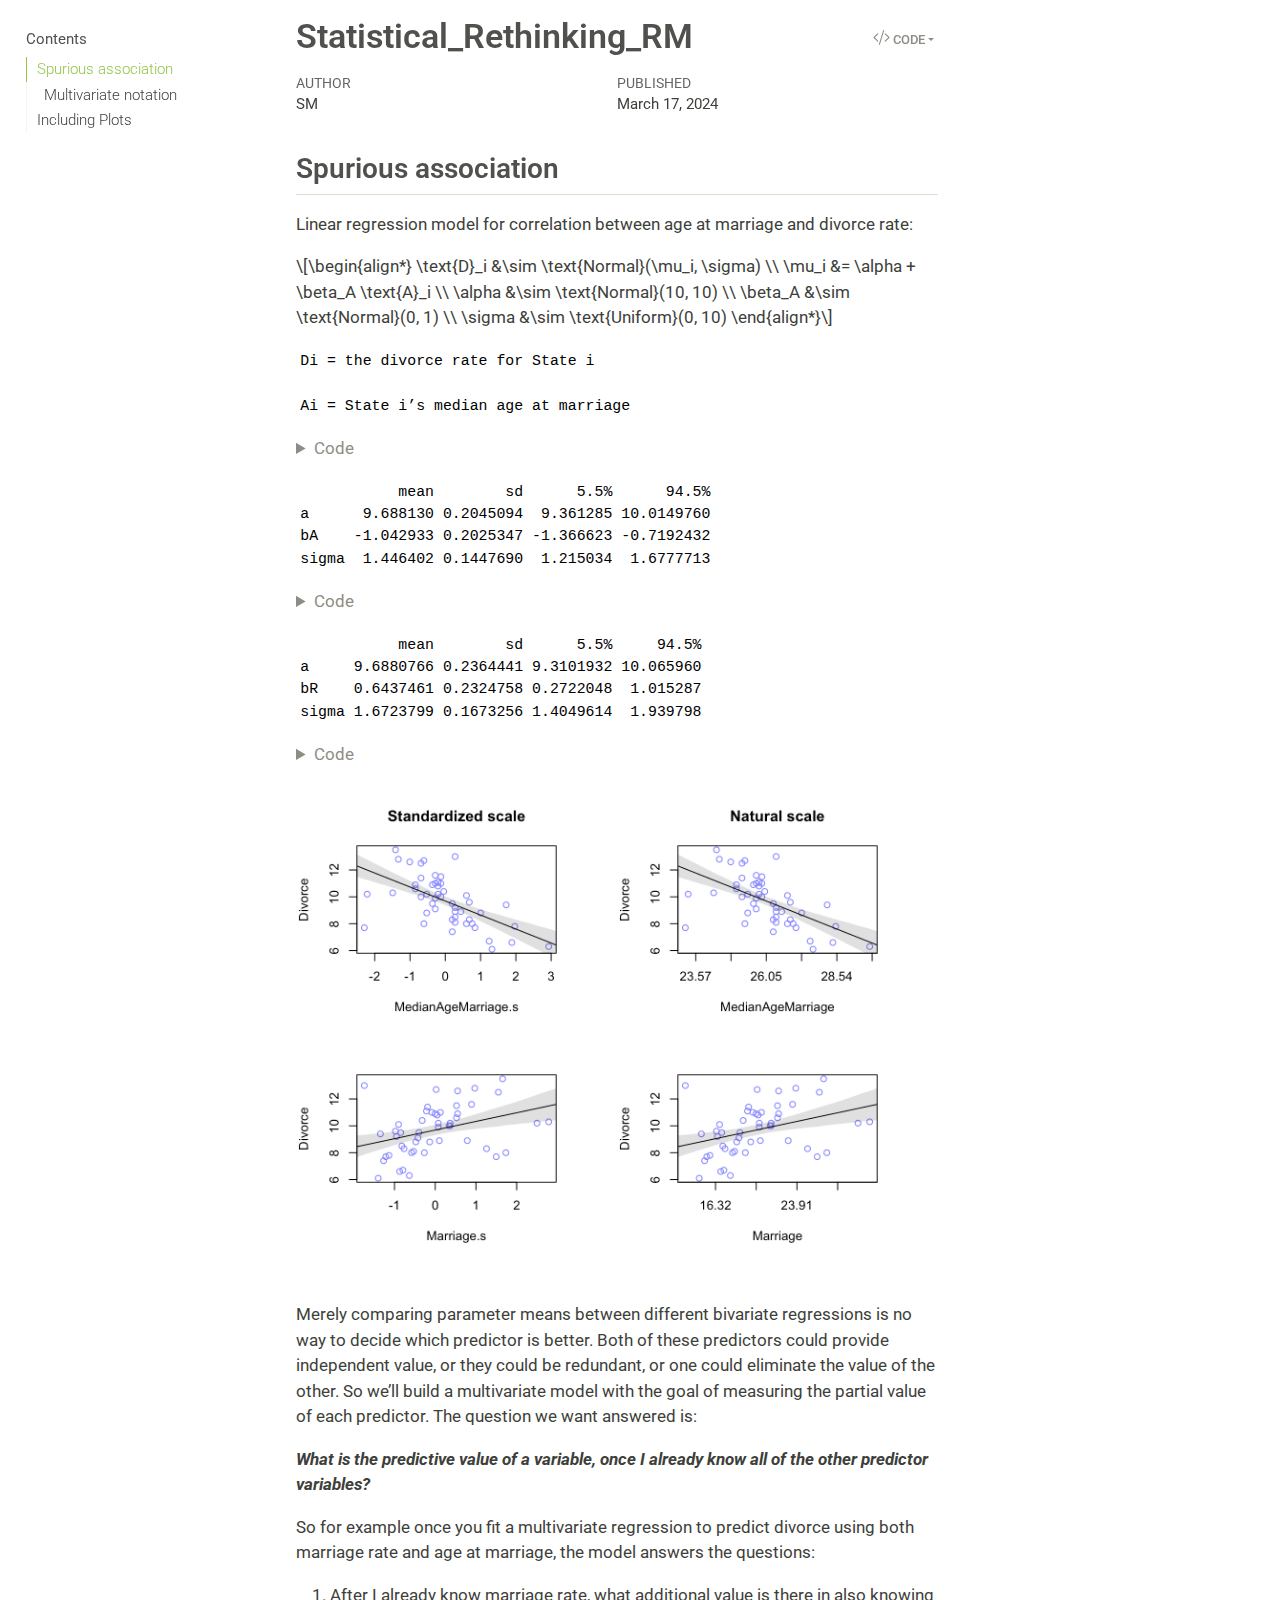
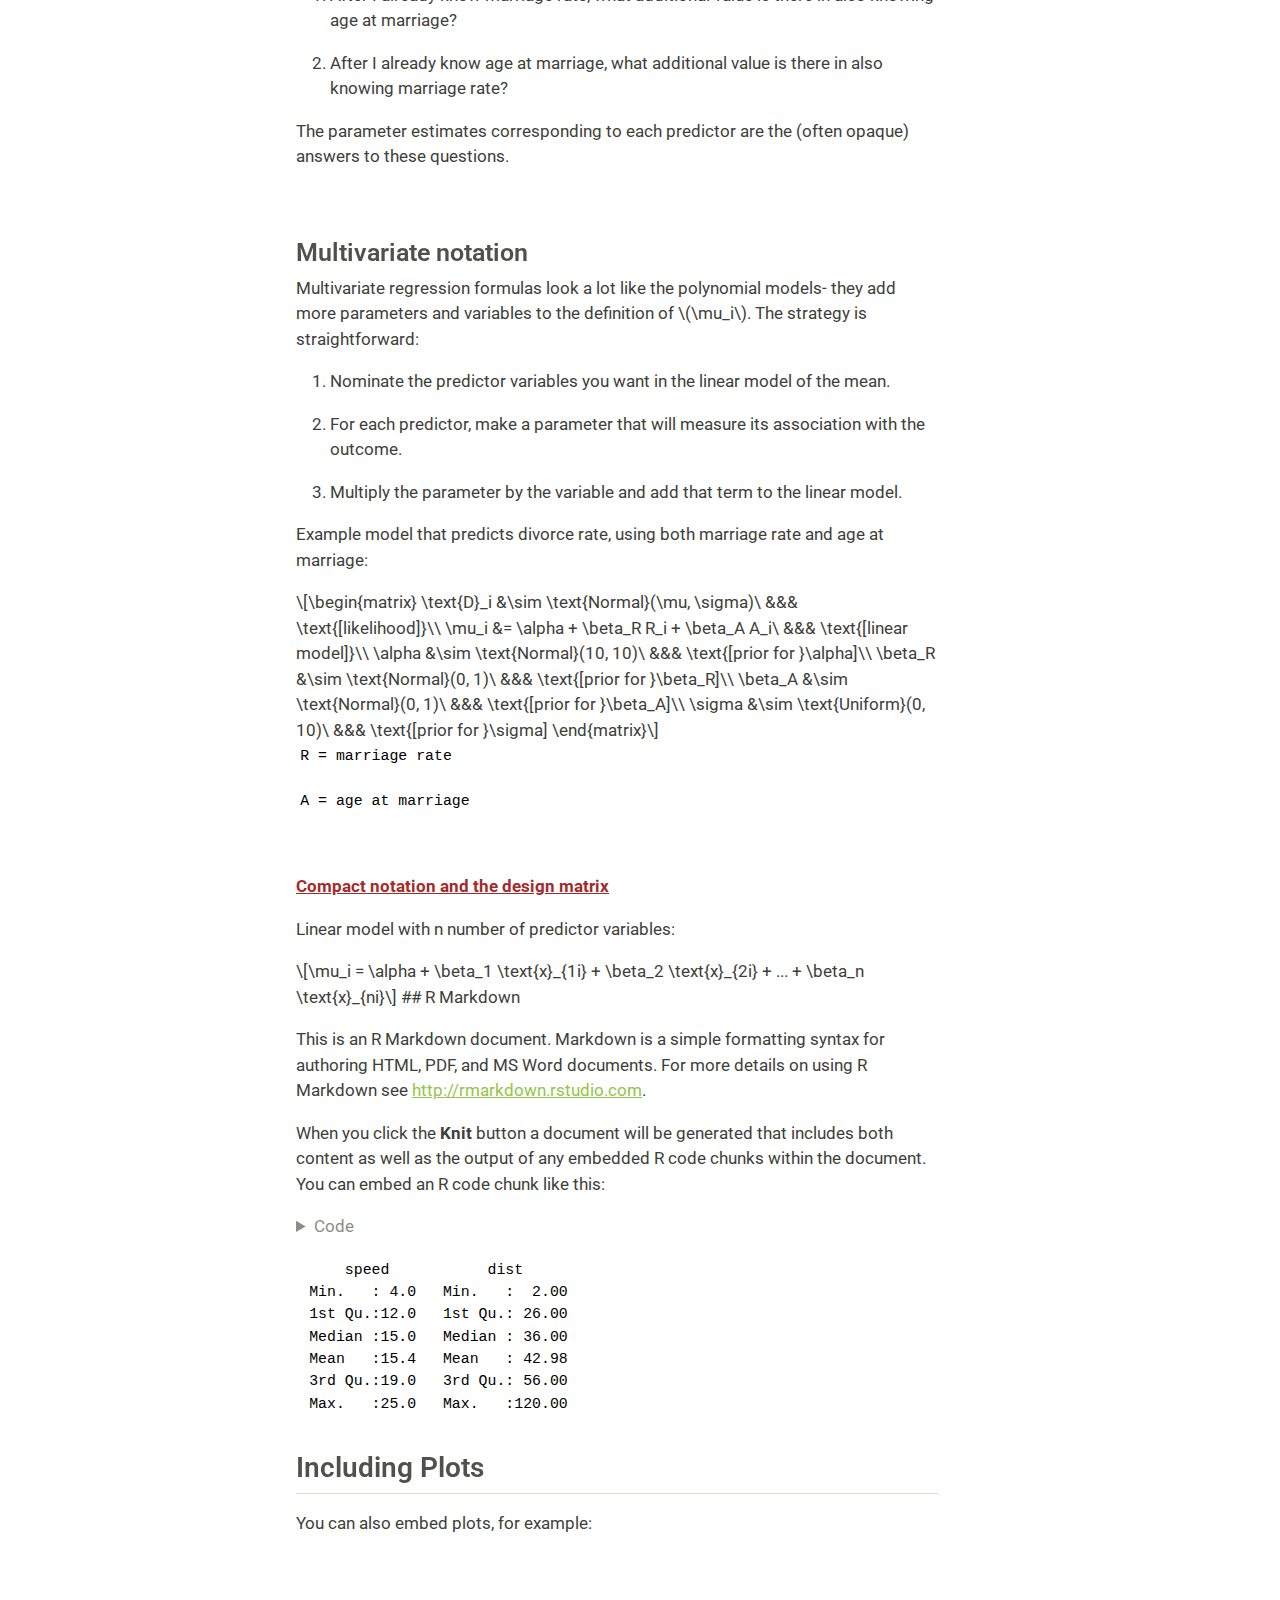
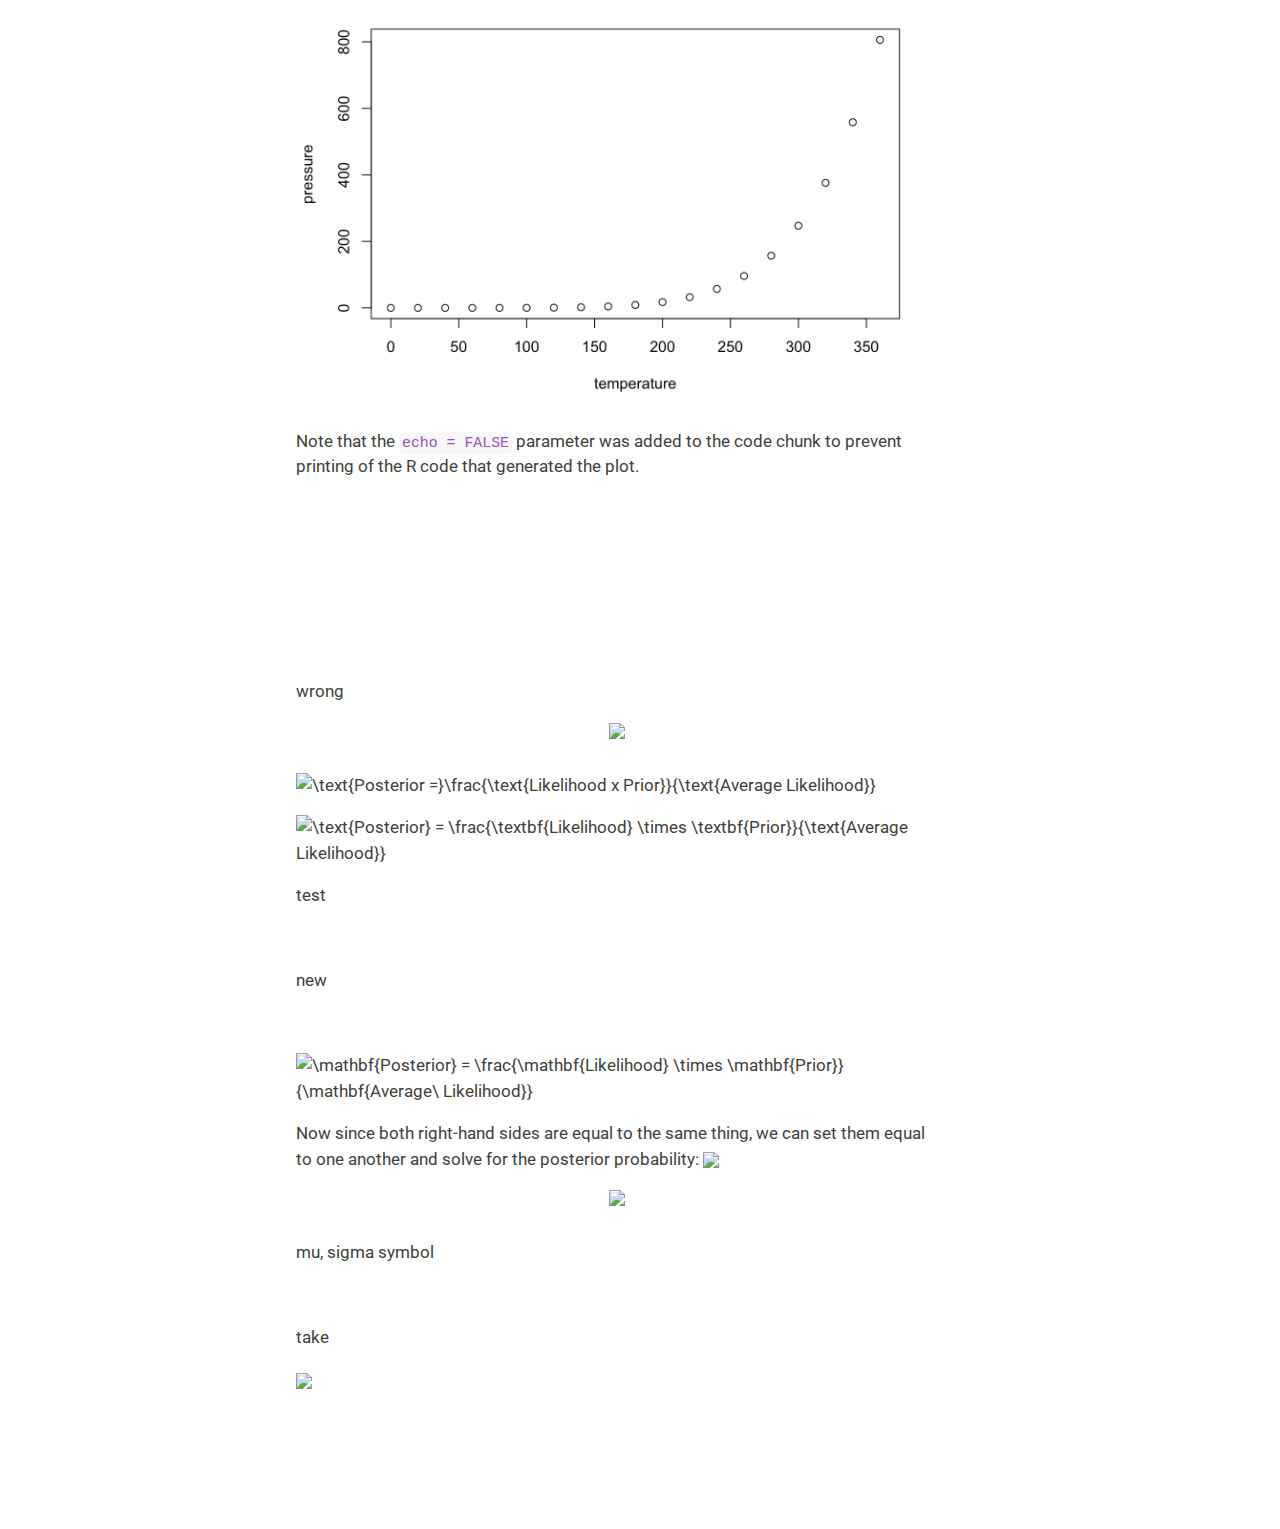
==== commit f1970ef7: "fix" ====
--- a/test.html
+++ b/test.html
@@ -151,9 +151,9 @@
 <span><span class="fu"><a href="https://rdrr.io/pkg/rethinking/man/precis.html">precis</a></span><span class="op">(</span><span class="va">m5.1</span><span class="op">)</span></span></code><button title="Copy to Clipboard" class="code-copy-button"><i class="bi"></i></button></pre></div>
 </details><div class="cell-output cell-output-stdout">
 <pre><code>           mean        sd      5.5%      94.5%
-a      9.688130 0.2045093  9.361285 10.0149758
-bA    -1.042933 0.2025347 -1.366623 -0.7192435
-sigma  1.446402 0.1447689  1.215033  1.6777704</code></pre>
+a      9.688130 0.2045094  9.361285 10.0149760
+bA    -1.042933 0.2025347 -1.366623 -0.7192432
+sigma  1.446402 0.1447690  1.215034  1.6777713</code></pre>
 </div>
 <details><summary>Code</summary><div class="sourceCode" id="cb4"><pre class="downlit sourceCode r code-with-copy"><code class="sourceCode R"><span><span class="co"># each additional standard deviation of delay in marriage (1.24 years- the difference between</span></span>
 <span><span class="co"># two data points after converting back to natural scale) predicts a decrease of </span></span>
@@ -201,9 +201,9 @@
 <span><span class="fu"><a href="https://rdrr.io/pkg/rethinking/man/precis.html">precis</a></span><span class="op">(</span><span class="va">m5.2</span><span class="op">)</span></span></code><button title="Copy to Clipboard" class="code-copy-button"><i class="bi"></i></button></pre></div>
 </details><div class="cell-output cell-output-stdout">
 <pre><code>           mean        sd      5.5%     94.5%
-a     9.6883600 0.2363981 9.3105502 10.066170
-bR    0.6436448 0.2324335 0.2721711  1.015118
-sigma 1.6720541 0.1672442 1.4047657  1.939343</code></pre>
+a     9.6880766 0.2364441 9.3101932 10.065960
+bR    0.6437461 0.2324758 0.2722048  1.015287
+sigma 1.6723799 0.1673256 1.4049614  1.939798</code></pre>
 </div>
 <details><summary>Code</summary><div class="sourceCode" id="cb6"><pre class="downlit sourceCode r code-with-copy"><code class="sourceCode R"><span><span class="co"># This shows an increase of 0.6 divorces for every additional standard deviation </span></span>
 <span><span class="co"># of marriage rate (3.8). this relationship isn’t as strong as the previous one.</span></span>
@@ -290,22 +290,28 @@
 <figure class="figure"><p><embed src="https://latex.codecogs.com/svg.latex?x%3D%5Cfrac%7B-b%5Cpm%5Csqrt%7Bb%5E2-4ac%7D%7D%7B2a%7D" class="img-fluid"></p>
 <figcaption class="figure-caption"></figcaption></figure>
 </div>
-<p><img src="https://latex.codecogs.com/svg.latex?%5Cmathbf%7BPr(s%7Cy)%7D%20=%20%5Cfrac%7B%5Cmathbf%7BPr(y%7Cs)~Pr(s)%7D%7D%7B%5Cmathbf%7BPr(y)%7D%7D" class="img-fluid"></p>
+<p>wrong</p>
+<div class="quarto-figure quarto-figure-center">
+<figure class="figure"><p><img src="https://latex.codecogs.com/svg.latex?%5Cboldsymbol%7B%5Cgamma%20=%20%5Cbeta_R%20+%20%5Cbeta_%7BAR%7D(1)%20=%20-0.18%20+%200.35%20=%200.17%7D" class="img-fluid figure-img"></p>
+<figcaption class="figure-caption"></figcaption></figure>
+</div>
 <p><img src="https://latex.codecogs.com/svg.latex?%5Cdpi%7B220%7D%5Ctext%7BPosterior%20=%7D%5Cfrac%7B%5Ctext%7BLikelihood%20x%20Prior%7D%7D%7B%5Ctext%7BAverage%20Likelihood%7D%7D" title="\text{Posterior =}\frac{\text{Likelihood x Prior}}{\text{Average Likelihood}}"></p>
 <p><img src="https://latex.codecogs.com/svg.latex?%5Cdpi%7B110%7D%5Ctext%7BPosterior%7D%20=%20%5Cfrac%7B%5Ctextbf%7BLikelihood%7D%20%5Ctimes%20%5Ctextbf%7BPrior%7D%7D%7B%5Ctext%7BAverage%20Likelihood%7D%7D" title="\text{Posterior} = \frac{\textbf{Likelihood} \times \textbf{Prior}}{\text{Average Likelihood}}"></p>
 <p>test</p>
-<p><img src="https://latex.codecogs.com/svg.latex?%5Cinline&amp;space;%5Cdpi%7B110%7D%5Cboldsymbol%7B%5Cbegin%7Balign*%7Dy%20%5Csim%201%20+%20x%5C%5C%5Cend%7Balign*%7D" title=""></p>
-<div style="display: flex; justify-content: center;">
-<pre><code>&lt;img src="https://latex.codecogs.com/svg.latex?\inline&amp;space;\dpi{110}\boldsymbol{\begin{align*}y_i &amp;\sim \text{Normal}(\mu_i, \sigma)\\ \mu_i &amp;= \alpha + \beta x_i\\\end{align*}}" title="" /&gt;</code></pre>
-</div>
+<p><img src="https://latex.codecogs.com/svg.latex?%5Cinline&amp;space;%5Cdpi%7B110%7D%5Cboldsymbol%7B%5Cbegin%7Balign*%7Dh_i%20&amp;%5Csim%20Normal(%5Cmu_i,%20%5Csigma)%20%5C%20&amp;&amp;&amp;%20height%20&amp;%5Csim%20dnorm(mu,%20sigma)%20%5C%5C%5Cmu_i%20&amp;=%20%5Calpha%20+%20%5Cbeta%20x_i%20%5C%20&amp;&amp;&amp;%20mu%20&amp;%5Cleftarrow%20a%20+%20b%20%5Ctimes%20weight%20%5C%5C%5Calpha%20&amp;%5Csim%20Normal(178,%20100)%20%5C%20&amp;&amp;&amp;%20a%20&amp;%5Csim%20dnorm(178,%20100)%5C%5C%5Cbeta%20&amp;%5Csim%20Normal(0,%2010)%20%5C%20&amp;&amp;&amp;%20b%20&amp;%5Csim%20dnorm(0,%2010)%5C%5C%5Csigma%20&amp;%5Csim%20Uniform(0,%2050)%20%5C%20&amp;&amp;&amp;%20sigma%20&amp;%5Csim%20dunif(0,%2050)%5C%5C%5Cend%7Balign*%7D" title=""></p>
 <p>new</p>
 <p><img src="https://latex.codecogs.com/svg.latex?%5Cdpi%7B110%7D%5Cinline&amp;space;%5Cdpi%7B110%7D%5Cboldsymbol%7B%5Cbegin%7Balign*%7DPr(p%7Cw,n)%20=%20%5Cfrac%7BBinomial(w%7Cn,p)%20~%20Uniform(p%7C0,1)%7D%7B%5Cint%20Binomial(w%7Cn,p)%20~%20Uniform(p%7C0,1)dp%7D%5C%5C%20%5Cend%7Balign*%7D" title=""></p>
 <p><img src="https://latex.codecogs.com/svg.latex?%5Cdpi%7B110%7D%5Cmathbf%7BPosterior%7D%20=%20%5Cfrac%7B%5Cmathbf%7BLikelihood%7D%20%5Ctimes%20%5Cmathbf%7BPrior%7D%7D%7B%5Cmathbf%7BAverage%5C%20Likelihood%7D%7D" title="\mathbf{Posterior} = \frac{\mathbf{Likelihood} \times \mathbf{Prior}}{\mathbf{Average\ Likelihood}}"></p>
 <p>Now since both right-hand sides are equal to the same thing, we can set them equal to one another and solve for the posterior probability: <img src="https://latex.codecogs.com/svg.latex?%5Cmathbf%7BPr(s%7Cy)%7D%20=%20%5Cfrac%7B%5Cmathbf%7BPr(y%7Cs)~Pr(s)%7D%7D%7B%5Cmathbf%7BPr(y)%7D%7D" class="img-fluid"></p>
-<p><img src="https://latex.codecogs.com/svg.latex?%5Cmathbf%7BPr(w%7Cn,p)%7D%20=%20%5Cfrac%7B%5Cmathbf%7Bn!%7D%7D%7B%5Cmathbf%7Bw!%20(n%20-%20w)!%7D%7D%5Cmathbf%7Bp%5Ew%20(1%20-%20p)%5E%7Bn-w%7D%7D" class="img-fluid"></p>
+<div class="quarto-figure quarto-figure-center">
+<figure class="figure"><p><img src="https://latex.codecogs.com/svg.latex?%5Cmathbf%7Bw_i%20=%20%5Cfrac%7Bexp%20%5Cleft(-%20%5Cfrac%7B1%7D%7B2%7DdWAIC_i%20%5Cright)%7D%7B%5Csum_%7Bj=1%7D%5Em%20exp%5Cleft(-%20%5Cfrac%7B1%7D%7B2%7DdWAIC_j%20%5Cright)%7D%7D" class="img-fluid figure-img"></p>
+<figcaption class="figure-caption"></figcaption></figure>
+</div>
 <p>mu, sigma symbol</p>
-<p><img src="https://latex.codecogs.com/svg.image?%5Cboldsymbol%7B%5Cmu_i%7D" title=""></p>
-<p><img src="https://latex.codecogs.com/svg.latex?%5Cboldsymbol%7B%5Cmu_i%20=%20%5Calpha%20+%20%5Cbeta_%7BNWM%7D%20NWM_i%20+%20%5Cbeta_%7BOWM%7D%20OWM_i%20+%20%5Cbeta_S%20S_i%20+%20%5Cbeta_F%20F_i%7D" class="img-fluid"></p>
+<p><img src="https://latex.codecogs.com/svg.image?%5Cboldsymbol%7B%5Csigma%7D" title=""></p>
+<p>take</p>
+<p><img src="https://latex.codecogs.com/svg.latex?%5Cboldsymbol%7B%5Cmu_i%20=%20%5Calpha%20+%20%5Cbeta_x%20x_i%20+%20%5Cbeta_z%20Z_i%7D" class="img-fluid"></p>
+<p><img src="https://latex.codecogs.com/svg.latex?%5Cdpi%7B110%7D%5Ctextbf%7Bplausibility%20of%20p%20after%20D%7D_%7B%5Ctextbf%7Bnew%7D%7D%20%5Cboldsymbol%7B=%7D%20%5Cfrac%7B%5Ctextbf%7Bways%20p%20can%20produce%20D%7D_%7B%5Ctextbf%7Bnew%7D%7D%20%5Cboldsymbol%7B%5Ctimes%7D%20%5Ctextbf%7Bprior%20plausibility%20p%7D%7D%7B%5Ctextbf%7Bsum%20of%20products%7D%7D" title=""></p>
 <!-- -->
 
 </section></main><!-- /main column --><script id="quarto-html-after-body" type="application/javascript">
@@ -592,276 +598,277 @@
   }
 });
 </script><div class="modal fade" id="quarto-embedded-source-code-modal" tabindex="-1" aria-labelledby="quarto-embedded-source-code-modal-label" aria-hidden="true"><div class="modal-dialog modal-dialog-scrollable"><div class="modal-content"><div class="modal-header"><h5 class="modal-title" id="quarto-embedded-source-code-modal-label">Source Code</h5><button class="btn-close" data-bs-dismiss="modal"></button></div><div class="modal-body"><div class="">
-<div class="sourceCode" id="cb11" data-shortcodes="false"><pre class="sourceCode markdown code-with-copy"><code class="sourceCode markdown"><span id="cb11-1"><a href="#cb11-1" aria-hidden="true" tabindex="-1"></a><span class="co">---</span></span>
-<span id="cb11-2"><a href="#cb11-2" aria-hidden="true" tabindex="-1"></a><span class="an">title:</span><span class="co"> "Statistical_Rethinking_RM"</span></span>
-<span id="cb11-3"><a href="#cb11-3" aria-hidden="true" tabindex="-1"></a><span class="an">author:</span><span class="co"> "SM"</span></span>
-<span id="cb11-4"><a href="#cb11-4" aria-hidden="true" tabindex="-1"></a><span class="an">date:</span><span class="co"> "`r format(Sys.time(), '%B %d, %Y')`"</span></span>
-<span id="cb11-5"><a href="#cb11-5" aria-hidden="true" tabindex="-1"></a><span class="an">format:</span></span>
-<span id="cb11-6"><a href="#cb11-6" aria-hidden="true" tabindex="-1"></a><span class="co">  html:</span></span>
-<span id="cb11-7"><a href="#cb11-7" aria-hidden="true" tabindex="-1"></a><span class="co">    toc: true</span></span>
-<span id="cb11-8"><a href="#cb11-8" aria-hidden="true" tabindex="-1"></a><span class="co">    toc_float: true</span></span>
-<span id="cb11-9"><a href="#cb11-9" aria-hidden="true" tabindex="-1"></a><span class="co">    toc-title: "Contents"</span></span>
-<span id="cb11-10"><a href="#cb11-10" aria-hidden="true" tabindex="-1"></a><span class="co">    toc-depth: 5</span></span>
-<span id="cb11-11"><a href="#cb11-11" aria-hidden="true" tabindex="-1"></a><span class="co">    toc-location: left</span></span>
-<span id="cb11-12"><a href="#cb11-12" aria-hidden="true" tabindex="-1"></a><span class="co">    number_sections: true</span></span>
-<span id="cb11-13"><a href="#cb11-13" aria-hidden="true" tabindex="-1"></a><span class="co">    fig_caption: true</span></span>
-<span id="cb11-14"><a href="#cb11-14" aria-hidden="true" tabindex="-1"></a><span class="co">    code-tools: true</span></span>
-<span id="cb11-15"><a href="#cb11-15" aria-hidden="true" tabindex="-1"></a><span class="co">    code-fold: true</span></span>
-<span id="cb11-16"><a href="#cb11-16" aria-hidden="true" tabindex="-1"></a><span class="co">    code-summary: 'Show code'</span></span>
-<span id="cb11-17"><a href="#cb11-17" aria-hidden="true" tabindex="-1"></a><span class="co">    code-link: true</span></span>
-<span id="cb11-18"><a href="#cb11-18" aria-hidden="true" tabindex="-1"></a><span class="co">    code_highlight: tango</span></span>
-<span id="cb11-19"><a href="#cb11-19" aria-hidden="true" tabindex="-1"></a><span class="co">    code_download: true</span></span>
-<span id="cb11-20"><a href="#cb11-20" aria-hidden="true" tabindex="-1"></a><span class="co">    theme: sandstone</span></span>
-<span id="cb11-21"><a href="#cb11-21" aria-hidden="true" tabindex="-1"></a><span class="co">    highlight: tango</span></span>
-<span id="cb11-22"><a href="#cb11-22" aria-hidden="true" tabindex="-1"></a><span class="co">    smooth-scroll: true</span></span>
-<span id="cb11-23"><a href="#cb11-23" aria-hidden="true" tabindex="-1"></a><span class="co">    mathjax: local</span></span>
-<span id="cb11-24"><a href="#cb11-24" aria-hidden="true" tabindex="-1"></a><span class="co">    self_contained: false</span></span>
-<span id="cb11-25"><a href="#cb11-25" aria-hidden="true" tabindex="-1"></a><span class="co">---</span></span>
-<span id="cb11-26"><a href="#cb11-26" aria-hidden="true" tabindex="-1"></a></span>
-<span id="cb11-27"><a href="#cb11-27" aria-hidden="true" tabindex="-1"></a><span class="in">```{r setup, include=FALSE}</span></span>
-<span id="cb11-28"><a href="#cb11-28" aria-hidden="true" tabindex="-1"></a>knitr<span class="sc">::</span>opts_chunk<span class="sc">$</span><span class="fu">set</span>(<span class="at">echo =</span> <span class="cn">TRUE</span>)</span>
-<span id="cb11-29"><a href="#cb11-29" aria-hidden="true" tabindex="-1"></a><span class="in">```</span></span>
-<span id="cb11-30"><a href="#cb11-30" aria-hidden="true" tabindex="-1"></a></span>
-<span id="cb11-31"><a href="#cb11-31" aria-hidden="true" tabindex="-1"></a></span>
-<span id="cb11-32"><a href="#cb11-32" aria-hidden="true" tabindex="-1"></a><span class="fu">## Spurious association</span></span>
-<span id="cb11-33"><a href="#cb11-33" aria-hidden="true" tabindex="-1"></a></span>
-<span id="cb11-34"><a href="#cb11-34" aria-hidden="true" tabindex="-1"></a>Linear regression model for correlation between age at marriage and divorce rate:</span>
-<span id="cb11-35"><a href="#cb11-35" aria-hidden="true" tabindex="-1"></a></span>
-<span id="cb11-36"><a href="#cb11-36" aria-hidden="true" tabindex="-1"></a>\begin{align*}</span>
-<span id="cb11-37"><a href="#cb11-37" aria-hidden="true" tabindex="-1"></a>\text{D}_i &amp;\sim \text{Normal}(\mu_i, \sigma) <span class="sc">\\</span></span>
-<span id="cb11-38"><a href="#cb11-38" aria-hidden="true" tabindex="-1"></a>\mu_i &amp;= \alpha + \beta_A \text{A}_i <span class="sc">\\</span></span>
-<span id="cb11-39"><a href="#cb11-39" aria-hidden="true" tabindex="-1"></a>\alpha &amp;\sim \text{Normal}(10, 10) <span class="sc">\\</span></span>
-<span id="cb11-40"><a href="#cb11-40" aria-hidden="true" tabindex="-1"></a>\beta_A &amp;\sim \text{Normal}(0, 1) <span class="sc">\\</span></span>
-<span id="cb11-41"><a href="#cb11-41" aria-hidden="true" tabindex="-1"></a>\sigma &amp;\sim \text{Uniform}(0, 10)</span>
-<span id="cb11-42"><a href="#cb11-42" aria-hidden="true" tabindex="-1"></a>\end{align*}</span>
-<span id="cb11-43"><a href="#cb11-43" aria-hidden="true" tabindex="-1"></a></span>
-<span id="cb11-44"><a href="#cb11-44" aria-hidden="true" tabindex="-1"></a></span>
-<span id="cb11-45"><a href="#cb11-45" aria-hidden="true" tabindex="-1"></a></span>
-<span id="cb11-46"><a href="#cb11-46" aria-hidden="true" tabindex="-1"></a><span class="in">```</span></span>
-<span id="cb11-47"><a href="#cb11-47" aria-hidden="true" tabindex="-1"></a><span class="in">Di = the divorce rate for State i</span></span>
-<span id="cb11-48"><a href="#cb11-48" aria-hidden="true" tabindex="-1"></a></span>
-<span id="cb11-49"><a href="#cb11-49" aria-hidden="true" tabindex="-1"></a><span class="in">Ai = State i’s median age at marriage</span></span>
-<span id="cb11-50"><a href="#cb11-50" aria-hidden="true" tabindex="-1"></a></span>
-<span id="cb11-51"><a href="#cb11-51" aria-hidden="true" tabindex="-1"></a><span class="in">```</span></span>
-<span id="cb11-52"><a href="#cb11-52" aria-hidden="true" tabindex="-1"></a></span>
-<span id="cb11-53"><a href="#cb11-53" aria-hidden="true" tabindex="-1"></a><span class="in">```{r 5.1, message=FALSE, warning=FALSE}</span></span>
-<span id="cb11-54"><a href="#cb11-54" aria-hidden="true" tabindex="-1"></a></span>
-<span id="cb11-55"><a href="#cb11-55" aria-hidden="true" tabindex="-1"></a><span class="fu">par</span>(<span class="at">mfrow =</span> <span class="fu">c</span>(<span class="dv">2</span>, <span class="dv">2</span>), <span class="at">mar =</span> <span class="fu">c</span>(<span class="dv">4</span>, <span class="dv">4</span>, <span class="dv">4</span>, <span class="dv">4</span>))</span>
-<span id="cb11-56"><a href="#cb11-56" aria-hidden="true" tabindex="-1"></a></span>
-<span id="cb11-57"><a href="#cb11-57" aria-hidden="true" tabindex="-1"></a><span class="fu">library</span>(rethinking)</span>
-<span id="cb11-58"><a href="#cb11-58" aria-hidden="true" tabindex="-1"></a><span class="co"># load data</span></span>
-<span id="cb11-59"><a href="#cb11-59" aria-hidden="true" tabindex="-1"></a><span class="fu">data</span>(WaffleDivorce)</span>
-<span id="cb11-60"><a href="#cb11-60" aria-hidden="true" tabindex="-1"></a>d <span class="ot">&lt;-</span> WaffleDivorce</span>
-<span id="cb11-61"><a href="#cb11-61" aria-hidden="true" tabindex="-1"></a></span>
-<span id="cb11-62"><a href="#cb11-62" aria-hidden="true" tabindex="-1"></a><span class="do">## Median age at marriage vs. divorce rate</span></span>
-<span id="cb11-63"><a href="#cb11-63" aria-hidden="true" tabindex="-1"></a><span class="co"># standardize predictor</span></span>
-<span id="cb11-64"><a href="#cb11-64" aria-hidden="true" tabindex="-1"></a>d<span class="sc">$</span>MedianAgeMarriage.s <span class="ot">&lt;-</span> (d<span class="sc">$</span>MedianAgeMarriage<span class="sc">-</span><span class="fu">mean</span>(d<span class="sc">$</span>MedianAgeMarriage))<span class="sc">/</span></span>
-<span id="cb11-65"><a href="#cb11-65" aria-hidden="true" tabindex="-1"></a>    <span class="fu">sd</span>(d<span class="sc">$</span>MedianAgeMarriage)</span>
-<span id="cb11-66"><a href="#cb11-66" aria-hidden="true" tabindex="-1"></a></span>
-<span id="cb11-67"><a href="#cb11-67" aria-hidden="true" tabindex="-1"></a><span class="co"># fit model</span></span>
-<span id="cb11-68"><a href="#cb11-68" aria-hidden="true" tabindex="-1"></a>m5<span class="fl">.1</span> <span class="ot">&lt;-</span> rethinking<span class="sc">::</span><span class="fu">map</span>(</span>
-<span id="cb11-69"><a href="#cb11-69" aria-hidden="true" tabindex="-1"></a>    <span class="fu">alist</span>(</span>
-<span id="cb11-70"><a href="#cb11-70" aria-hidden="true" tabindex="-1"></a>        Divorce <span class="sc">~</span> <span class="fu">dnorm</span>( mu , sigma ) ,</span>
-<span id="cb11-71"><a href="#cb11-71" aria-hidden="true" tabindex="-1"></a>        mu <span class="ot">&lt;-</span> a <span class="sc">+</span> bA <span class="sc">*</span> MedianAgeMarriage.s ,</span>
-<span id="cb11-72"><a href="#cb11-72" aria-hidden="true" tabindex="-1"></a>        a <span class="sc">~</span> <span class="fu">dnorm</span>( <span class="dv">10</span> , <span class="dv">10</span> ) ,</span>
-<span id="cb11-73"><a href="#cb11-73" aria-hidden="true" tabindex="-1"></a>        bA <span class="sc">~</span> <span class="fu">dnorm</span>( <span class="dv">0</span> , <span class="dv">1</span> ) ,</span>
-<span id="cb11-74"><a href="#cb11-74" aria-hidden="true" tabindex="-1"></a>        sigma <span class="sc">~</span> <span class="fu">dunif</span>( <span class="dv">0</span> , <span class="dv">10</span> )</span>
-<span id="cb11-75"><a href="#cb11-75" aria-hidden="true" tabindex="-1"></a>) , <span class="at">data =</span> d )</span>
-<span id="cb11-76"><a href="#cb11-76" aria-hidden="true" tabindex="-1"></a></span>
-<span id="cb11-77"><a href="#cb11-77" aria-hidden="true" tabindex="-1"></a><span class="co"># Check precis output</span></span>
-<span id="cb11-78"><a href="#cb11-78" aria-hidden="true" tabindex="-1"></a><span class="fu">precis</span>(m5<span class="fl">.1</span>)</span>
-<span id="cb11-79"><a href="#cb11-79" aria-hidden="true" tabindex="-1"></a><span class="co"># each additional standard deviation of delay in marriage (1.24 years- the difference between</span></span>
-<span id="cb11-80"><a href="#cb11-80" aria-hidden="true" tabindex="-1"></a><span class="co"># two data points after converting back to natural scale) predicts a decrease of </span></span>
-<span id="cb11-81"><a href="#cb11-81" aria-hidden="true" tabindex="-1"></a><span class="co"># about one divorce per thousand adults, with a 89% interval from about −1.4 to −0.7.</span></span>
-<span id="cb11-82"><a href="#cb11-82" aria-hidden="true" tabindex="-1"></a><span class="co"># So it’s reliably negative, even though the magnitude of the difference may vary quite a lot—</span></span>
-<span id="cb11-83"><a href="#cb11-83" aria-hidden="true" tabindex="-1"></a><span class="co"># the upper bound is half the lower bound. Of course there’s nothing special about the interval</span></span>
-<span id="cb11-84"><a href="#cb11-84" aria-hidden="true" tabindex="-1"></a><span class="co"># boundaries, but the magnitude of the difference means that even though the association here </span></span>
-<span id="cb11-85"><a href="#cb11-85" aria-hidden="true" tabindex="-1"></a><span class="co"># (conditional on model and data) is implausibly positive, it could be both much stronger </span></span>
-<span id="cb11-86"><a href="#cb11-86" aria-hidden="true" tabindex="-1"></a><span class="co"># or weaker than the mean.</span></span>
-<span id="cb11-87"><a href="#cb11-87" aria-hidden="true" tabindex="-1"></a></span>
-<span id="cb11-88"><a href="#cb11-88" aria-hidden="true" tabindex="-1"></a><span class="co"># compute percentile interval of mean</span></span>
-<span id="cb11-89"><a href="#cb11-89" aria-hidden="true" tabindex="-1"></a>MAM.seq <span class="ot">&lt;-</span> <span class="fu">seq</span>( <span class="at">from=</span><span class="sc">-</span><span class="dv">3</span> , <span class="at">to=</span><span class="fl">3.5</span> , <span class="at">length.out=</span><span class="dv">30</span> )</span>
-<span id="cb11-90"><a href="#cb11-90" aria-hidden="true" tabindex="-1"></a>mu <span class="ot">&lt;-</span> <span class="fu">link</span>( m5<span class="fl">.1</span> , <span class="at">data=</span><span class="fu">data.frame</span>(<span class="at">MedianAgeMarriage.s=</span>MAM.seq) )</span>
-<span id="cb11-91"><a href="#cb11-91" aria-hidden="true" tabindex="-1"></a>mu.PI <span class="ot">&lt;-</span> <span class="fu">apply</span>( mu , <span class="dv">2</span> , PI )</span>
-<span id="cb11-92"><a href="#cb11-92" aria-hidden="true" tabindex="-1"></a></span>
-<span id="cb11-93"><a href="#cb11-93" aria-hidden="true" tabindex="-1"></a><span class="co"># plot it all</span></span>
-<span id="cb11-94"><a href="#cb11-94" aria-hidden="true" tabindex="-1"></a><span class="fu">plot</span>( Divorce <span class="sc">~</span> MedianAgeMarriage.s , <span class="at">data=</span>d , <span class="at">col=</span>rangi2 , <span class="at">main =</span> <span class="st">"Standardized scale"</span>)</span>
-<span id="cb11-95"><a href="#cb11-95" aria-hidden="true" tabindex="-1"></a><span class="fu">abline</span>( m5<span class="fl">.1</span> )</span>
-<span id="cb11-96"><a href="#cb11-96" aria-hidden="true" tabindex="-1"></a><span class="fu">shade</span>( mu.PI , MAM.seq )</span>
-<span id="cb11-97"><a href="#cb11-97" aria-hidden="true" tabindex="-1"></a></span>
-<span id="cb11-98"><a href="#cb11-98" aria-hidden="true" tabindex="-1"></a><span class="co"># Convert to natural scale</span></span>
-<span id="cb11-99"><a href="#cb11-99" aria-hidden="true" tabindex="-1"></a><span class="fu">plot</span>( Divorce <span class="sc">~</span> MedianAgeMarriage.s , <span class="at">data=</span>d , <span class="at">col=</span>rangi2, <span class="at">xaxt =</span> <span class="st">"n"</span>,</span>
-<span id="cb11-100"><a href="#cb11-100" aria-hidden="true" tabindex="-1"></a>      <span class="at">xlab =</span><span class="st">"MedianAgeMarriage"</span>, <span class="at">main =</span> <span class="st">"Natural scale"</span>)</span>
-<span id="cb11-101"><a href="#cb11-101" aria-hidden="true" tabindex="-1"></a>at <span class="ot">&lt;-</span> <span class="fu">c</span>(<span class="sc">-</span><span class="dv">3</span>, <span class="sc">-</span><span class="dv">2</span>, <span class="sc">-</span><span class="dv">1</span>, <span class="dv">0</span>, <span class="dv">1</span>, <span class="dv">2</span>, <span class="dv">3</span>, <span class="dv">4</span>)</span>
-<span id="cb11-102"><a href="#cb11-102" aria-hidden="true" tabindex="-1"></a>labels <span class="ot">&lt;-</span> at<span class="sc">*</span><span class="fu">sd</span>(d<span class="sc">$</span>MedianAgeMarriage) <span class="sc">+</span> <span class="fu">mean</span>(d<span class="sc">$</span>MedianAgeMarriage)</span>
-<span id="cb11-103"><a href="#cb11-103" aria-hidden="true" tabindex="-1"></a><span class="fu">axis</span>(<span class="at">side =</span> <span class="dv">1</span> , <span class="at">at =</span> at , <span class="at">labels =</span> <span class="fu">round</span>(labels,<span class="dv">2</span>))</span>
-<span id="cb11-104"><a href="#cb11-104" aria-hidden="true" tabindex="-1"></a><span class="fu">abline</span>( m5<span class="fl">.1</span> )</span>
-<span id="cb11-105"><a href="#cb11-105" aria-hidden="true" tabindex="-1"></a><span class="fu">shade</span>( mu.PI , MAM.seq )</span>
-<span id="cb11-106"><a href="#cb11-106" aria-hidden="true" tabindex="-1"></a></span>
-<span id="cb11-107"><a href="#cb11-107" aria-hidden="true" tabindex="-1"></a><span class="do">## Marriage rate vs. divorce rate</span></span>
-<span id="cb11-108"><a href="#cb11-108" aria-hidden="true" tabindex="-1"></a><span class="co"># standardize predictor (marriage rate)</span></span>
-<span id="cb11-109"><a href="#cb11-109" aria-hidden="true" tabindex="-1"></a>d<span class="sc">$</span>Marriage.s <span class="ot">&lt;-</span> (d<span class="sc">$</span>Marriage <span class="sc">-</span> <span class="fu">mean</span>(d<span class="sc">$</span>Marriage))<span class="sc">/</span><span class="fu">sd</span>(d<span class="sc">$</span>Marriage)</span>
-<span id="cb11-110"><a href="#cb11-110" aria-hidden="true" tabindex="-1"></a></span>
-<span id="cb11-111"><a href="#cb11-111" aria-hidden="true" tabindex="-1"></a><span class="co"># fit model</span></span>
-<span id="cb11-112"><a href="#cb11-112" aria-hidden="true" tabindex="-1"></a>m5<span class="fl">.2</span> <span class="ot">&lt;-</span> rethinking<span class="sc">::</span><span class="fu">map</span>(</span>
-<span id="cb11-113"><a href="#cb11-113" aria-hidden="true" tabindex="-1"></a>    <span class="fu">alist</span>(</span>
-<span id="cb11-114"><a href="#cb11-114" aria-hidden="true" tabindex="-1"></a>        Divorce <span class="sc">~</span> <span class="fu">dnorm</span>( mu , sigma ) ,</span>
-<span id="cb11-115"><a href="#cb11-115" aria-hidden="true" tabindex="-1"></a>        mu <span class="ot">&lt;-</span> a <span class="sc">+</span> bR <span class="sc">*</span> Marriage.s ,</span>
-<span id="cb11-116"><a href="#cb11-116" aria-hidden="true" tabindex="-1"></a>        a <span class="sc">~</span> <span class="fu">dnorm</span>( <span class="dv">10</span> , <span class="dv">10</span> ) ,</span>
-<span id="cb11-117"><a href="#cb11-117" aria-hidden="true" tabindex="-1"></a>        bR <span class="sc">~</span> <span class="fu">dnorm</span>( <span class="dv">0</span> , <span class="dv">1</span> ) ,</span>
-<span id="cb11-118"><a href="#cb11-118" aria-hidden="true" tabindex="-1"></a>    sigma <span class="sc">~</span> <span class="fu">dunif</span>( <span class="dv">0</span> , <span class="dv">10</span> )</span>
-<span id="cb11-119"><a href="#cb11-119" aria-hidden="true" tabindex="-1"></a>) , <span class="at">data =</span> d )</span>
-<span id="cb11-120"><a href="#cb11-120" aria-hidden="true" tabindex="-1"></a></span>
-<span id="cb11-121"><a href="#cb11-121" aria-hidden="true" tabindex="-1"></a><span class="co"># check precis output</span></span>
-<span id="cb11-122"><a href="#cb11-122" aria-hidden="true" tabindex="-1"></a><span class="fu">precis</span>(m5<span class="fl">.2</span>)</span>
-<span id="cb11-123"><a href="#cb11-123" aria-hidden="true" tabindex="-1"></a><span class="co"># This shows an increase of 0.6 divorces for every additional standard deviation </span></span>
-<span id="cb11-124"><a href="#cb11-124" aria-hidden="true" tabindex="-1"></a><span class="co"># of marriage rate (3.8). this relationship isn’t as strong as the previous one.</span></span>
-<span id="cb11-125"><a href="#cb11-125" aria-hidden="true" tabindex="-1"></a></span>
-<span id="cb11-126"><a href="#cb11-126" aria-hidden="true" tabindex="-1"></a><span class="co"># compute percentile interval of mean</span></span>
-<span id="cb11-127"><a href="#cb11-127" aria-hidden="true" tabindex="-1"></a>MAM.seq <span class="ot">&lt;-</span> <span class="fu">seq</span>( <span class="at">from=</span><span class="sc">-</span><span class="dv">3</span> , <span class="at">to=</span><span class="dv">3</span> , <span class="at">length.out=</span><span class="dv">30</span> )</span>
-<span id="cb11-128"><a href="#cb11-128" aria-hidden="true" tabindex="-1"></a>mu <span class="ot">&lt;-</span> <span class="fu">link</span>( m5<span class="fl">.2</span> , <span class="at">data=</span><span class="fu">data.frame</span>(<span class="at">Marriage.s=</span>MAM.seq) )</span>
-<span id="cb11-129"><a href="#cb11-129" aria-hidden="true" tabindex="-1"></a>mu.PI <span class="ot">&lt;-</span> <span class="fu">apply</span>( mu , <span class="dv">2</span> , PI )</span>
-<span id="cb11-130"><a href="#cb11-130" aria-hidden="true" tabindex="-1"></a></span>
-<span id="cb11-131"><a href="#cb11-131" aria-hidden="true" tabindex="-1"></a><span class="co"># plot it all</span></span>
-<span id="cb11-132"><a href="#cb11-132" aria-hidden="true" tabindex="-1"></a><span class="fu">plot</span>( Divorce <span class="sc">~</span> Marriage.s , <span class="at">data=</span>d , <span class="at">col=</span>rangi2 )</span>
-<span id="cb11-133"><a href="#cb11-133" aria-hidden="true" tabindex="-1"></a><span class="fu">abline</span>( m5<span class="fl">.2</span> )</span>
-<span id="cb11-134"><a href="#cb11-134" aria-hidden="true" tabindex="-1"></a><span class="fu">shade</span>( mu.PI , MAM.seq )</span>
-<span id="cb11-135"><a href="#cb11-135" aria-hidden="true" tabindex="-1"></a></span>
-<span id="cb11-136"><a href="#cb11-136" aria-hidden="true" tabindex="-1"></a><span class="co"># Convert to natural scale</span></span>
-<span id="cb11-137"><a href="#cb11-137" aria-hidden="true" tabindex="-1"></a><span class="fu">plot</span>( Divorce <span class="sc">~</span> Marriage.s , <span class="at">data=</span>d , <span class="at">col=</span>rangi2, <span class="at">xaxt =</span> <span class="st">"n"</span>,</span>
-<span id="cb11-138"><a href="#cb11-138" aria-hidden="true" tabindex="-1"></a>      <span class="at">xlab =</span><span class="st">"Marriage"</span>)</span>
-<span id="cb11-139"><a href="#cb11-139" aria-hidden="true" tabindex="-1"></a>at <span class="ot">&lt;-</span> <span class="fu">c</span>(<span class="sc">-</span><span class="dv">3</span>, <span class="sc">-</span><span class="dv">2</span>, <span class="sc">-</span><span class="dv">1</span>, <span class="dv">0</span>, <span class="dv">1</span>, <span class="dv">2</span>, <span class="dv">3</span>)</span>
-<span id="cb11-140"><a href="#cb11-140" aria-hidden="true" tabindex="-1"></a>labels <span class="ot">&lt;-</span> at<span class="sc">*</span><span class="fu">sd</span>(d<span class="sc">$</span>Marriage) <span class="sc">+</span> <span class="fu">mean</span>(d<span class="sc">$</span>Marriage)</span>
-<span id="cb11-141"><a href="#cb11-141" aria-hidden="true" tabindex="-1"></a><span class="fu">axis</span>(<span class="at">side =</span> <span class="dv">1</span> , <span class="at">at =</span> at , <span class="at">labels =</span> <span class="fu">round</span>(labels,<span class="dv">2</span>))</span>
-<span id="cb11-142"><a href="#cb11-142" aria-hidden="true" tabindex="-1"></a><span class="fu">abline</span>( m5<span class="fl">.2</span> )</span>
-<span id="cb11-143"><a href="#cb11-143" aria-hidden="true" tabindex="-1"></a><span class="fu">shade</span>( mu.PI , MAM.seq )</span>
-<span id="cb11-144"><a href="#cb11-144" aria-hidden="true" tabindex="-1"></a></span>
-<span id="cb11-145"><a href="#cb11-145" aria-hidden="true" tabindex="-1"></a><span class="in">```</span></span>
-<span id="cb11-146"><a href="#cb11-146" aria-hidden="true" tabindex="-1"></a></span>
-<span id="cb11-147"><a href="#cb11-147" aria-hidden="true" tabindex="-1"></a><span class="kw">&lt;br&gt;</span></span>
-<span id="cb11-148"><a href="#cb11-148" aria-hidden="true" tabindex="-1"></a></span>
-<span id="cb11-149"><a href="#cb11-149" aria-hidden="true" tabindex="-1"></a>Merely comparing parameter means between different bivariate regressions is no way to decide which predictor is better. Both of these predictors could provide independent value, or they could be redundant, or one could eliminate the value of the other. So we’ll build a multivariate model with the goal of measuring the partial value of each predictor. The question we want answered is:</span>
-<span id="cb11-150"><a href="#cb11-150" aria-hidden="true" tabindex="-1"></a></span>
-<span id="cb11-151"><a href="#cb11-151" aria-hidden="true" tabindex="-1"></a>  ***What is the predictive value of a variable, once I already know all of the other predictor variables?***</span>
-<span id="cb11-152"><a href="#cb11-152" aria-hidden="true" tabindex="-1"></a></span>
-<span id="cb11-153"><a href="#cb11-153" aria-hidden="true" tabindex="-1"></a>So for example once you fit a multivariate regression to predict divorce using both marriage rate and age at marriage, the model answers the questions:</span>
-<span id="cb11-154"><a href="#cb11-154" aria-hidden="true" tabindex="-1"></a></span>
-<span id="cb11-155"><a href="#cb11-155" aria-hidden="true" tabindex="-1"></a>  (1) After I already know marriage rate, what additional value is there in also knowing age at marriage?</span>
-<span id="cb11-156"><a href="#cb11-156" aria-hidden="true" tabindex="-1"></a></span>
-<span id="cb11-157"><a href="#cb11-157" aria-hidden="true" tabindex="-1"></a>  (2) After I already know age at marriage, what additional value is there in also knowing marriage rate?</span>
-<span id="cb11-158"><a href="#cb11-158" aria-hidden="true" tabindex="-1"></a>  </span>
-<span id="cb11-159"><a href="#cb11-159" aria-hidden="true" tabindex="-1"></a>The parameter estimates corresponding to each predictor are the (often opaque) answers to these questions.</span>
-<span id="cb11-160"><a href="#cb11-160" aria-hidden="true" tabindex="-1"></a></span>
-<span id="cb11-161"><a href="#cb11-161" aria-hidden="true" tabindex="-1"></a><span class="kw">&lt;br&gt;</span></span>
-<span id="cb11-162"><a href="#cb11-162" aria-hidden="true" tabindex="-1"></a></span>
-<span id="cb11-163"><a href="#cb11-163" aria-hidden="true" tabindex="-1"></a><span class="fu">### Multivariate notation</span></span>
-<span id="cb11-164"><a href="#cb11-164" aria-hidden="true" tabindex="-1"></a></span>
-<span id="cb11-165"><a href="#cb11-165" aria-hidden="true" tabindex="-1"></a>Multivariate regression formulas look a lot like the polynomial models- they add more parameters and variables to the definition of $\mu_i$. The strategy is straightforward:</span>
-<span id="cb11-166"><a href="#cb11-166" aria-hidden="true" tabindex="-1"></a></span>
-<span id="cb11-167"><a href="#cb11-167" aria-hidden="true" tabindex="-1"></a>(1) Nominate the predictor variables you want in the linear model of the mean.</span>
-<span id="cb11-168"><a href="#cb11-168" aria-hidden="true" tabindex="-1"></a></span>
-<span id="cb11-169"><a href="#cb11-169" aria-hidden="true" tabindex="-1"></a>(2) For each predictor, make a parameter that will measure its association with the outcome.</span>
-<span id="cb11-170"><a href="#cb11-170" aria-hidden="true" tabindex="-1"></a></span>
-<span id="cb11-171"><a href="#cb11-171" aria-hidden="true" tabindex="-1"></a>(3) Multiply the parameter by the variable and add that term to the linear model.</span>
-<span id="cb11-172"><a href="#cb11-172" aria-hidden="true" tabindex="-1"></a></span>
-<span id="cb11-173"><a href="#cb11-173" aria-hidden="true" tabindex="-1"></a>Example model that predicts divorce rate, using both marriage rate and age at marriage:</span>
-<span id="cb11-174"><a href="#cb11-174" aria-hidden="true" tabindex="-1"></a></span>
-<span id="cb11-175"><a href="#cb11-175" aria-hidden="true" tabindex="-1"></a></span>
-<span id="cb11-176"><a href="#cb11-176" aria-hidden="true" tabindex="-1"></a>\begin{matrix}</span>
-<span id="cb11-177"><a href="#cb11-177" aria-hidden="true" tabindex="-1"></a>\text{D}_i &amp;\sim \text{Normal}(\mu, \sigma)\ &amp;&amp;&amp;  \text{<span class="co">[</span><span class="ot">likelihood</span><span class="co">]</span>}<span class="sc">\\</span></span>
-<span id="cb11-178"><a href="#cb11-178" aria-hidden="true" tabindex="-1"></a>\mu_i &amp;= \alpha + \beta_R R_i + \beta_A A_i\ &amp;&amp;&amp;  \text{<span class="co">[</span><span class="ot">linear model</span><span class="co">]</span>}<span class="sc">\\</span></span>
-<span id="cb11-179"><a href="#cb11-179" aria-hidden="true" tabindex="-1"></a>\alpha &amp;\sim \text{Normal}(10, 10)\ &amp;&amp;&amp;           \text{<span class="co">[</span><span class="ot">prior for }\alpha</span><span class="co">]</span><span class="sc">\\</span></span>
-<span id="cb11-180"><a href="#cb11-180" aria-hidden="true" tabindex="-1"></a>\beta_R &amp;\sim \text{Normal}(0, 1)\ &amp;&amp;&amp;            \text{<span class="co">[</span><span class="ot">prior for }\beta_R</span><span class="co">]</span><span class="sc">\\</span></span>
-<span id="cb11-181"><a href="#cb11-181" aria-hidden="true" tabindex="-1"></a>\beta_A &amp;\sim \text{Normal}(0, 1)\ &amp;&amp;&amp;            \text{<span class="co">[</span><span class="ot">prior for }\beta_A</span><span class="co">]</span><span class="sc">\\</span></span>
-<span id="cb11-182"><a href="#cb11-182" aria-hidden="true" tabindex="-1"></a>\sigma &amp;\sim \text{Uniform}(0, 10)\ &amp;&amp;&amp;           \text{<span class="co">[</span><span class="ot">prior for }\sigma</span><span class="co">]</span></span>
-<span id="cb11-183"><a href="#cb11-183" aria-hidden="true" tabindex="-1"></a>\end{matrix}</span>
-<span id="cb11-184"><a href="#cb11-184" aria-hidden="true" tabindex="-1"></a></span>
-<span id="cb11-185"><a href="#cb11-185" aria-hidden="true" tabindex="-1"></a></span>
-<span id="cb11-186"><a href="#cb11-186" aria-hidden="true" tabindex="-1"></a><span class="in">```</span></span>
-<span id="cb11-187"><a href="#cb11-187" aria-hidden="true" tabindex="-1"></a><span class="in">R = marriage rate </span></span>
-<span id="cb11-188"><a href="#cb11-188" aria-hidden="true" tabindex="-1"></a></span>
-<span id="cb11-189"><a href="#cb11-189" aria-hidden="true" tabindex="-1"></a><span class="in">A = age at marriage</span></span>
-<span id="cb11-190"><a href="#cb11-190" aria-hidden="true" tabindex="-1"></a></span>
-<span id="cb11-191"><a href="#cb11-191" aria-hidden="true" tabindex="-1"></a><span class="in">```</span></span>
-<span id="cb11-192"><a href="#cb11-192" aria-hidden="true" tabindex="-1"></a><span class="kw">&lt;br&gt;</span></span>
-<span id="cb11-193"><a href="#cb11-193" aria-hidden="true" tabindex="-1"></a></span>
-<span id="cb11-194"><a href="#cb11-194" aria-hidden="true" tabindex="-1"></a><span class="kw">&lt;span</span> <span class="er">style</span><span class="ot">=</span><span class="st">"color:brown"</span><span class="kw">&gt;&lt;span</span> <span class="er">style</span><span class="ot">=</span><span class="st">"text-decoration:underline"</span><span class="kw">&gt;</span>**Compact notation and the design matrix**<span class="kw">&lt;/span&gt;&lt;/span&gt;</span></span>
-<span id="cb11-195"><a href="#cb11-195" aria-hidden="true" tabindex="-1"></a></span>
-<span id="cb11-196"><a href="#cb11-196" aria-hidden="true" tabindex="-1"></a>Linear model with n number of predictor variables:</span>
-<span id="cb11-197"><a href="#cb11-197" aria-hidden="true" tabindex="-1"></a></span>
-<span id="cb11-198"><a href="#cb11-198" aria-hidden="true" tabindex="-1"></a>$$\mu_i = \alpha + \beta_1 \text{x}_{1i} + \beta_2 \text{x}_{2i} + ... + \beta_n \text{x}_{ni}$$</span>
-<span id="cb11-199"><a href="#cb11-199" aria-hidden="true" tabindex="-1"></a><span class="fu">## R Markdown</span></span>
-<span id="cb11-200"><a href="#cb11-200" aria-hidden="true" tabindex="-1"></a></span>
-<span id="cb11-201"><a href="#cb11-201" aria-hidden="true" tabindex="-1"></a>This is an R Markdown document. Markdown is a simple formatting syntax for authoring HTML, PDF, and MS Word documents. For more details on using R Markdown see <span class="ot">&lt;http://rmarkdown.rstudio.com&gt;</span>.</span>
-<span id="cb11-202"><a href="#cb11-202" aria-hidden="true" tabindex="-1"></a></span>
-<span id="cb11-203"><a href="#cb11-203" aria-hidden="true" tabindex="-1"></a>When you click the **Knit** button a document will be generated that includes both content as well as the output of any embedded R code chunks within the document. You can embed an R code chunk like this:</span>
-<span id="cb11-204"><a href="#cb11-204" aria-hidden="true" tabindex="-1"></a></span>
-<span id="cb11-205"><a href="#cb11-205" aria-hidden="true" tabindex="-1"></a><span class="in">```{r cars}</span></span>
-<span id="cb11-206"><a href="#cb11-206" aria-hidden="true" tabindex="-1"></a><span class="fu">summary</span>(cars)</span>
-<span id="cb11-207"><a href="#cb11-207" aria-hidden="true" tabindex="-1"></a><span class="in">```</span></span>
-<span id="cb11-208"><a href="#cb11-208" aria-hidden="true" tabindex="-1"></a></span>
-<span id="cb11-209"><a href="#cb11-209" aria-hidden="true" tabindex="-1"></a><span class="fu">## Including Plots</span></span>
-<span id="cb11-210"><a href="#cb11-210" aria-hidden="true" tabindex="-1"></a></span>
-<span id="cb11-211"><a href="#cb11-211" aria-hidden="true" tabindex="-1"></a>You can also embed plots, for example:</span>
-<span id="cb11-212"><a href="#cb11-212" aria-hidden="true" tabindex="-1"></a></span>
-<span id="cb11-213"><a href="#cb11-213" aria-hidden="true" tabindex="-1"></a><span class="in">```{r pressure, echo=FALSE}</span></span>
-<span id="cb11-214"><a href="#cb11-214" aria-hidden="true" tabindex="-1"></a><span class="fu">plot</span>(pressure)</span>
-<span id="cb11-215"><a href="#cb11-215" aria-hidden="true" tabindex="-1"></a><span class="in">```</span></span>
-<span id="cb11-216"><a href="#cb11-216" aria-hidden="true" tabindex="-1"></a></span>
-<span id="cb11-217"><a href="#cb11-217" aria-hidden="true" tabindex="-1"></a>Note that the <span class="in">`echo = FALSE`</span> parameter was added to the code chunk to prevent printing of the R code that generated the plot.</span>
-<span id="cb11-218"><a href="#cb11-218" aria-hidden="true" tabindex="-1"></a></span>
-<span id="cb11-219"><a href="#cb11-219" aria-hidden="true" tabindex="-1"></a><span class="al">![\large \frac{-b\pm\sqrt{b^2-4ac}}{2a}](https://latex.codecogs.com/svg.latex?x%3D%5Cfrac%7B-b%5Cpm%5Csqrt%7Bb%5E2-4ac%7D%7D%7B2a%7D)</span></span>
-<span id="cb11-220"><a href="#cb11-220" aria-hidden="true" tabindex="-1"></a></span>
-<span id="cb11-221"><a href="#cb11-221" aria-hidden="true" tabindex="-1"></a>![](https://latex.codecogs.com/svg.latex?\mathbf{Pr(s|y)} = \frac{\mathbf{Pr(y|s)~Pr(s)}}{\mathbf{Pr(y)}})</span>
-<span id="cb11-222"><a href="#cb11-222" aria-hidden="true" tabindex="-1"></a></span>
-<span id="cb11-223"><a href="#cb11-223" aria-hidden="true" tabindex="-1"></a></span>
-<span id="cb11-224"><a href="#cb11-224" aria-hidden="true" tabindex="-1"></a></span>
-<span id="cb11-225"><a href="#cb11-225" aria-hidden="true" tabindex="-1"></a></span>
-<span id="cb11-226"><a href="#cb11-226" aria-hidden="true" tabindex="-1"></a></span>
-<span id="cb11-227"><a href="#cb11-227" aria-hidden="true" tabindex="-1"></a></span>
-<span id="cb11-228"><a href="#cb11-228" aria-hidden="true" tabindex="-1"></a><span class="kw">&lt;img</span> <span class="er">src</span><span class="ot">=</span><span class="st">"https://latex.codecogs.com/svg.latex?\dpi{220}\text{Posterior =}\frac{\text{Likelihood x Prior}}{\text{Average Likelihood}}"</span><span class="er">title</span><span class="ot">=</span><span class="st">"\text{Posterior =}\frac{\text{Likelihood x Prior}}{\text{Average Likelihood}}"</span><span class="kw">/&gt;</span></span>
-<span id="cb11-229"><a href="#cb11-229" aria-hidden="true" tabindex="-1"></a></span>
-<span id="cb11-230"><a href="#cb11-230" aria-hidden="true" tabindex="-1"></a><span class="kw">&lt;img</span> <span class="er">src</span><span class="ot">=</span><span class="st">"https://latex.codecogs.com/svg.latex?\dpi{110}\text{Posterior} = \frac{\textbf{Likelihood} \times \textbf{Prior}}{\text{Average Likelihood}}"</span> <span class="er">title</span><span class="ot">=</span><span class="st">"\text{Posterior} = \frac{\textbf{Likelihood} \times \textbf{Prior}}{\text{Average Likelihood}}"</span><span class="kw">/&gt;</span></span>
-<span id="cb11-231"><a href="#cb11-231" aria-hidden="true" tabindex="-1"></a></span>
-<span id="cb11-232"><a href="#cb11-232" aria-hidden="true" tabindex="-1"></a></span>
-<span id="cb11-233"><a href="#cb11-233" aria-hidden="true" tabindex="-1"></a>test</span>
-<span id="cb11-234"><a href="#cb11-234" aria-hidden="true" tabindex="-1"></a></span>
-<span id="cb11-235"><a href="#cb11-235" aria-hidden="true" tabindex="-1"></a></span>
-<span id="cb11-236"><a href="#cb11-236" aria-hidden="true" tabindex="-1"></a><span class="kw">&lt;img</span> <span class="er">src</span><span class="ot">=</span><span class="st">"https://latex.codecogs.com/svg.latex?\inline</span><span class="dv">&amp;space;</span><span class="st">\dpi{110}\boldsymbol{\begin{align*}y \sim 1 + x\\\end{align*}"</span> <span class="er">title</span><span class="ot">=</span><span class="st">""</span> <span class="kw">/&gt;</span></span>
-<span id="cb11-237"><a href="#cb11-237" aria-hidden="true" tabindex="-1"></a></span>
-<span id="cb11-238"><a href="#cb11-238" aria-hidden="true" tabindex="-1"></a></span>
-<span id="cb11-239"><a href="#cb11-239" aria-hidden="true" tabindex="-1"></a><span class="kw">&lt;div</span> <span class="er">style</span><span class="ot">=</span><span class="st">"display: flex; justify-content: center;"</span><span class="kw">&gt;</span></span>
-<span id="cb11-240"><a href="#cb11-240" aria-hidden="true" tabindex="-1"></a>    <span class="kw">&lt;img</span> <span class="er">src</span><span class="ot">=</span><span class="st">"https://latex.codecogs.com/svg.latex?\inline</span><span class="dv">&amp;space;</span><span class="st">\dpi{110}\boldsymbol{\begin{align*}y_i </span><span class="er">&amp;</span><span class="st">\sim \text{Normal}(\mu_i, \sigma)\\ \mu_i </span><span class="er">&amp;</span><span class="st">= \alpha + \beta x_i\\\end{align*}}"</span> <span class="er">title</span><span class="ot">=</span><span class="st">""</span> <span class="kw">/&gt;</span></span>
-<span id="cb11-241"><a href="#cb11-241" aria-hidden="true" tabindex="-1"></a><span class="kw">&lt;/div&gt;</span></span>
-<span id="cb11-242"><a href="#cb11-242" aria-hidden="true" tabindex="-1"></a></span>
-<span id="cb11-243"><a href="#cb11-243" aria-hidden="true" tabindex="-1"></a></span>
-<span id="cb11-244"><a href="#cb11-244" aria-hidden="true" tabindex="-1"></a></span>
-<span id="cb11-245"><a href="#cb11-245" aria-hidden="true" tabindex="-1"></a></span>
-<span id="cb11-246"><a href="#cb11-246" aria-hidden="true" tabindex="-1"></a></span>
-<span id="cb11-247"><a href="#cb11-247" aria-hidden="true" tabindex="-1"></a></span>
-<span id="cb11-248"><a href="#cb11-248" aria-hidden="true" tabindex="-1"></a>new</span>
-<span id="cb11-249"><a href="#cb11-249" aria-hidden="true" tabindex="-1"></a></span>
-<span id="cb11-250"><a href="#cb11-250" aria-hidden="true" tabindex="-1"></a><span class="kw">&lt;img</span> <span class="er">src</span><span class="ot">=</span><span class="st">"https://latex.codecogs.com/svg.latex?\dpi{110}\inline</span><span class="dv">&amp;space;</span><span class="st">\dpi{110}\boldsymbol{\begin{align*}Pr(p|w,n) = \frac{Binomial(w|n,p) ~ Uniform(p|0,1)}{\int Binomial(w|n,p) ~ Uniform(p|0,1)dp}\\ \end{align*}"</span> <span class="er">title</span><span class="ot">=</span><span class="st">""</span> <span class="kw">/&gt;</span></span>
-<span id="cb11-251"><a href="#cb11-251" aria-hidden="true" tabindex="-1"></a></span>
-<span id="cb11-252"><a href="#cb11-252" aria-hidden="true" tabindex="-1"></a></span>
-<span id="cb11-253"><a href="#cb11-253" aria-hidden="true" tabindex="-1"></a></span>
-<span id="cb11-254"><a href="#cb11-254" aria-hidden="true" tabindex="-1"></a></span>
-<span id="cb11-255"><a href="#cb11-255" aria-hidden="true" tabindex="-1"></a></span>
-<span id="cb11-256"><a href="#cb11-256" aria-hidden="true" tabindex="-1"></a><span class="kw">&lt;img</span> <span class="er">src</span><span class="ot">=</span><span class="st">"https://latex.codecogs.com/svg.latex?\dpi{110}\mathbf{Posterior} = \frac{\mathbf{Likelihood} \times \mathbf{Prior}}{\mathbf{Average\ Likelihood}}"</span> <span class="er">title</span><span class="ot">=</span><span class="st">"\mathbf{Posterior} = \frac{\mathbf{Likelihood} \times \mathbf{Prior}}{\mathbf{Average\ Likelihood}}"</span><span class="kw">/&gt;</span></span>
-<span id="cb11-257"><a href="#cb11-257" aria-hidden="true" tabindex="-1"></a></span>
-<span id="cb11-258"><a href="#cb11-258" aria-hidden="true" tabindex="-1"></a>Now since both right-hand sides are equal to the same thing, we can set them equal to one another and solve for the posterior probability: ![](https://latex.codecogs.com/svg.latex?\mathbf{Pr(s|y)} = \frac{\mathbf{Pr(y|s)~Pr(s)}}{\mathbf{Pr(y)}})</span>
-<span id="cb11-259"><a href="#cb11-259" aria-hidden="true" tabindex="-1"></a></span>
-<span id="cb11-260"><a href="#cb11-260" aria-hidden="true" tabindex="-1"></a>![](https://latex.codecogs.com/svg.latex?\mathbf{Pr(w|n,p)} = \frac{\mathbf{n!}}{\mathbf{w! (n - w)!}}\mathbf{p^w (1 - p)^{n-w}})</span>
-<span id="cb11-261"><a href="#cb11-261" aria-hidden="true" tabindex="-1"></a></span>
-<span id="cb11-262"><a href="#cb11-262" aria-hidden="true" tabindex="-1"></a></span>
-<span id="cb11-263"><a href="#cb11-263" aria-hidden="true" tabindex="-1"></a>mu, sigma symbol</span>
-<span id="cb11-264"><a href="#cb11-264" aria-hidden="true" tabindex="-1"></a></span>
-<span id="cb11-265"><a href="#cb11-265" aria-hidden="true" tabindex="-1"></a><span class="kw">&lt;img</span> <span class="er">src</span><span class="ot">=</span><span class="st">"https://latex.codecogs.com/svg.image?\boldsymbol{\mu_i}"</span> <span class="er">title</span><span class="ot">=</span><span class="st">""</span> <span class="kw">/&gt;</span></span>
-<span id="cb11-266"><a href="#cb11-266" aria-hidden="true" tabindex="-1"></a></span>
-<span id="cb11-267"><a href="#cb11-267" aria-hidden="true" tabindex="-1"></a></span>
-<span id="cb11-268"><a href="#cb11-268" aria-hidden="true" tabindex="-1"></a></span>
-<span id="cb11-269"><a href="#cb11-269" aria-hidden="true" tabindex="-1"></a><span class="al">![](https://latex.codecogs.com/svg.latex?\boldsymbol{\mu_i = \alpha + \beta_{NWM} NWM_i + \beta_{OWM} OWM_i + \beta_S S_i + \beta_F F_i})</span></span>
-<span id="cb11-270"><a href="#cb11-270" aria-hidden="true" tabindex="-1"></a></span></code><button title="Copy to Clipboard" class="code-copy-button"><i class="bi"></i></button></pre></div>
+<div class="sourceCode" id="cb10" data-shortcodes="false"><pre class="sourceCode markdown code-with-copy"><code class="sourceCode markdown"><span id="cb10-1"><a href="#cb10-1" aria-hidden="true" tabindex="-1"></a><span class="co">---</span></span>
+<span id="cb10-2"><a href="#cb10-2" aria-hidden="true" tabindex="-1"></a><span class="an">title:</span><span class="co"> "Statistical_Rethinking_RM"</span></span>
+<span id="cb10-3"><a href="#cb10-3" aria-hidden="true" tabindex="-1"></a><span class="an">author:</span><span class="co"> "SM"</span></span>
+<span id="cb10-4"><a href="#cb10-4" aria-hidden="true" tabindex="-1"></a><span class="an">date:</span><span class="co"> "`r format(Sys.time(), '%B %d, %Y')`"</span></span>
+<span id="cb10-5"><a href="#cb10-5" aria-hidden="true" tabindex="-1"></a><span class="an">format:</span></span>
+<span id="cb10-6"><a href="#cb10-6" aria-hidden="true" tabindex="-1"></a><span class="co">  html:</span></span>
+<span id="cb10-7"><a href="#cb10-7" aria-hidden="true" tabindex="-1"></a><span class="co">    toc: true</span></span>
+<span id="cb10-8"><a href="#cb10-8" aria-hidden="true" tabindex="-1"></a><span class="co">    toc_float: true</span></span>
+<span id="cb10-9"><a href="#cb10-9" aria-hidden="true" tabindex="-1"></a><span class="co">    toc-title: "Contents"</span></span>
+<span id="cb10-10"><a href="#cb10-10" aria-hidden="true" tabindex="-1"></a><span class="co">    toc-depth: 5</span></span>
+<span id="cb10-11"><a href="#cb10-11" aria-hidden="true" tabindex="-1"></a><span class="co">    toc-location: left</span></span>
+<span id="cb10-12"><a href="#cb10-12" aria-hidden="true" tabindex="-1"></a><span class="co">    number_sections: true</span></span>
+<span id="cb10-13"><a href="#cb10-13" aria-hidden="true" tabindex="-1"></a><span class="co">    fig_caption: true</span></span>
+<span id="cb10-14"><a href="#cb10-14" aria-hidden="true" tabindex="-1"></a><span class="co">    code-tools: true</span></span>
+<span id="cb10-15"><a href="#cb10-15" aria-hidden="true" tabindex="-1"></a><span class="co">    code-fold: true</span></span>
+<span id="cb10-16"><a href="#cb10-16" aria-hidden="true" tabindex="-1"></a><span class="co">    code-summary: 'Show code'</span></span>
+<span id="cb10-17"><a href="#cb10-17" aria-hidden="true" tabindex="-1"></a><span class="co">    code-link: true</span></span>
+<span id="cb10-18"><a href="#cb10-18" aria-hidden="true" tabindex="-1"></a><span class="co">    code_highlight: tango</span></span>
+<span id="cb10-19"><a href="#cb10-19" aria-hidden="true" tabindex="-1"></a><span class="co">    code_download: true</span></span>
+<span id="cb10-20"><a href="#cb10-20" aria-hidden="true" tabindex="-1"></a><span class="co">    theme: sandstone</span></span>
+<span id="cb10-21"><a href="#cb10-21" aria-hidden="true" tabindex="-1"></a><span class="co">    highlight: tango</span></span>
+<span id="cb10-22"><a href="#cb10-22" aria-hidden="true" tabindex="-1"></a><span class="co">    smooth-scroll: true</span></span>
+<span id="cb10-23"><a href="#cb10-23" aria-hidden="true" tabindex="-1"></a><span class="co">    mathjax: local</span></span>
+<span id="cb10-24"><a href="#cb10-24" aria-hidden="true" tabindex="-1"></a><span class="co">    self_contained: false</span></span>
+<span id="cb10-25"><a href="#cb10-25" aria-hidden="true" tabindex="-1"></a><span class="co">---</span></span>
+<span id="cb10-26"><a href="#cb10-26" aria-hidden="true" tabindex="-1"></a></span>
+<span id="cb10-27"><a href="#cb10-27" aria-hidden="true" tabindex="-1"></a><span class="in">```{r setup, include=FALSE}</span></span>
+<span id="cb10-28"><a href="#cb10-28" aria-hidden="true" tabindex="-1"></a>knitr<span class="sc">::</span>opts_chunk<span class="sc">$</span><span class="fu">set</span>(<span class="at">echo =</span> <span class="cn">TRUE</span>)</span>
+<span id="cb10-29"><a href="#cb10-29" aria-hidden="true" tabindex="-1"></a><span class="in">```</span></span>
+<span id="cb10-30"><a href="#cb10-30" aria-hidden="true" tabindex="-1"></a></span>
+<span id="cb10-31"><a href="#cb10-31" aria-hidden="true" tabindex="-1"></a></span>
+<span id="cb10-32"><a href="#cb10-32" aria-hidden="true" tabindex="-1"></a><span class="fu">## Spurious association</span></span>
+<span id="cb10-33"><a href="#cb10-33" aria-hidden="true" tabindex="-1"></a></span>
+<span id="cb10-34"><a href="#cb10-34" aria-hidden="true" tabindex="-1"></a>Linear regression model for correlation between age at marriage and divorce rate:</span>
+<span id="cb10-35"><a href="#cb10-35" aria-hidden="true" tabindex="-1"></a></span>
+<span id="cb10-36"><a href="#cb10-36" aria-hidden="true" tabindex="-1"></a>\begin{align*}</span>
+<span id="cb10-37"><a href="#cb10-37" aria-hidden="true" tabindex="-1"></a>\text{D}_i &amp;\sim \text{Normal}(\mu_i, \sigma) <span class="sc">\\</span></span>
+<span id="cb10-38"><a href="#cb10-38" aria-hidden="true" tabindex="-1"></a>\mu_i &amp;= \alpha + \beta_A \text{A}_i <span class="sc">\\</span></span>
+<span id="cb10-39"><a href="#cb10-39" aria-hidden="true" tabindex="-1"></a>\alpha &amp;\sim \text{Normal}(10, 10) <span class="sc">\\</span></span>
+<span id="cb10-40"><a href="#cb10-40" aria-hidden="true" tabindex="-1"></a>\beta_A &amp;\sim \text{Normal}(0, 1) <span class="sc">\\</span></span>
+<span id="cb10-41"><a href="#cb10-41" aria-hidden="true" tabindex="-1"></a>\sigma &amp;\sim \text{Uniform}(0, 10)</span>
+<span id="cb10-42"><a href="#cb10-42" aria-hidden="true" tabindex="-1"></a>\end{align*}</span>
+<span id="cb10-43"><a href="#cb10-43" aria-hidden="true" tabindex="-1"></a></span>
+<span id="cb10-44"><a href="#cb10-44" aria-hidden="true" tabindex="-1"></a></span>
+<span id="cb10-45"><a href="#cb10-45" aria-hidden="true" tabindex="-1"></a></span>
+<span id="cb10-46"><a href="#cb10-46" aria-hidden="true" tabindex="-1"></a><span class="in">```</span></span>
+<span id="cb10-47"><a href="#cb10-47" aria-hidden="true" tabindex="-1"></a><span class="in">Di = the divorce rate for State i</span></span>
+<span id="cb10-48"><a href="#cb10-48" aria-hidden="true" tabindex="-1"></a></span>
+<span id="cb10-49"><a href="#cb10-49" aria-hidden="true" tabindex="-1"></a><span class="in">Ai = State i’s median age at marriage</span></span>
+<span id="cb10-50"><a href="#cb10-50" aria-hidden="true" tabindex="-1"></a></span>
+<span id="cb10-51"><a href="#cb10-51" aria-hidden="true" tabindex="-1"></a><span class="in">```</span></span>
+<span id="cb10-52"><a href="#cb10-52" aria-hidden="true" tabindex="-1"></a></span>
+<span id="cb10-53"><a href="#cb10-53" aria-hidden="true" tabindex="-1"></a><span class="in">```{r 5.1, message=FALSE, warning=FALSE}</span></span>
+<span id="cb10-54"><a href="#cb10-54" aria-hidden="true" tabindex="-1"></a></span>
+<span id="cb10-55"><a href="#cb10-55" aria-hidden="true" tabindex="-1"></a><span class="fu">par</span>(<span class="at">mfrow =</span> <span class="fu">c</span>(<span class="dv">2</span>, <span class="dv">2</span>), <span class="at">mar =</span> <span class="fu">c</span>(<span class="dv">4</span>, <span class="dv">4</span>, <span class="dv">4</span>, <span class="dv">4</span>))</span>
+<span id="cb10-56"><a href="#cb10-56" aria-hidden="true" tabindex="-1"></a></span>
+<span id="cb10-57"><a href="#cb10-57" aria-hidden="true" tabindex="-1"></a><span class="fu">library</span>(rethinking)</span>
+<span id="cb10-58"><a href="#cb10-58" aria-hidden="true" tabindex="-1"></a><span class="co"># load data</span></span>
+<span id="cb10-59"><a href="#cb10-59" aria-hidden="true" tabindex="-1"></a><span class="fu">data</span>(WaffleDivorce)</span>
+<span id="cb10-60"><a href="#cb10-60" aria-hidden="true" tabindex="-1"></a>d <span class="ot">&lt;-</span> WaffleDivorce</span>
+<span id="cb10-61"><a href="#cb10-61" aria-hidden="true" tabindex="-1"></a></span>
+<span id="cb10-62"><a href="#cb10-62" aria-hidden="true" tabindex="-1"></a><span class="do">## Median age at marriage vs. divorce rate</span></span>
+<span id="cb10-63"><a href="#cb10-63" aria-hidden="true" tabindex="-1"></a><span class="co"># standardize predictor</span></span>
+<span id="cb10-64"><a href="#cb10-64" aria-hidden="true" tabindex="-1"></a>d<span class="sc">$</span>MedianAgeMarriage.s <span class="ot">&lt;-</span> (d<span class="sc">$</span>MedianAgeMarriage<span class="sc">-</span><span class="fu">mean</span>(d<span class="sc">$</span>MedianAgeMarriage))<span class="sc">/</span></span>
+<span id="cb10-65"><a href="#cb10-65" aria-hidden="true" tabindex="-1"></a>    <span class="fu">sd</span>(d<span class="sc">$</span>MedianAgeMarriage)</span>
+<span id="cb10-66"><a href="#cb10-66" aria-hidden="true" tabindex="-1"></a></span>
+<span id="cb10-67"><a href="#cb10-67" aria-hidden="true" tabindex="-1"></a><span class="co"># fit model</span></span>
+<span id="cb10-68"><a href="#cb10-68" aria-hidden="true" tabindex="-1"></a>m5<span class="fl">.1</span> <span class="ot">&lt;-</span> rethinking<span class="sc">::</span><span class="fu">map</span>(</span>
+<span id="cb10-69"><a href="#cb10-69" aria-hidden="true" tabindex="-1"></a>    <span class="fu">alist</span>(</span>
+<span id="cb10-70"><a href="#cb10-70" aria-hidden="true" tabindex="-1"></a>        Divorce <span class="sc">~</span> <span class="fu">dnorm</span>( mu , sigma ) ,</span>
+<span id="cb10-71"><a href="#cb10-71" aria-hidden="true" tabindex="-1"></a>        mu <span class="ot">&lt;-</span> a <span class="sc">+</span> bA <span class="sc">*</span> MedianAgeMarriage.s ,</span>
+<span id="cb10-72"><a href="#cb10-72" aria-hidden="true" tabindex="-1"></a>        a <span class="sc">~</span> <span class="fu">dnorm</span>( <span class="dv">10</span> , <span class="dv">10</span> ) ,</span>
+<span id="cb10-73"><a href="#cb10-73" aria-hidden="true" tabindex="-1"></a>        bA <span class="sc">~</span> <span class="fu">dnorm</span>( <span class="dv">0</span> , <span class="dv">1</span> ) ,</span>
+<span id="cb10-74"><a href="#cb10-74" aria-hidden="true" tabindex="-1"></a>        sigma <span class="sc">~</span> <span class="fu">dunif</span>( <span class="dv">0</span> , <span class="dv">10</span> )</span>
+<span id="cb10-75"><a href="#cb10-75" aria-hidden="true" tabindex="-1"></a>) , <span class="at">data =</span> d )</span>
+<span id="cb10-76"><a href="#cb10-76" aria-hidden="true" tabindex="-1"></a></span>
+<span id="cb10-77"><a href="#cb10-77" aria-hidden="true" tabindex="-1"></a><span class="co"># Check precis output</span></span>
+<span id="cb10-78"><a href="#cb10-78" aria-hidden="true" tabindex="-1"></a><span class="fu">precis</span>(m5<span class="fl">.1</span>)</span>
+<span id="cb10-79"><a href="#cb10-79" aria-hidden="true" tabindex="-1"></a><span class="co"># each additional standard deviation of delay in marriage (1.24 years- the difference between</span></span>
+<span id="cb10-80"><a href="#cb10-80" aria-hidden="true" tabindex="-1"></a><span class="co"># two data points after converting back to natural scale) predicts a decrease of </span></span>
+<span id="cb10-81"><a href="#cb10-81" aria-hidden="true" tabindex="-1"></a><span class="co"># about one divorce per thousand adults, with a 89% interval from about −1.4 to −0.7.</span></span>
+<span id="cb10-82"><a href="#cb10-82" aria-hidden="true" tabindex="-1"></a><span class="co"># So it’s reliably negative, even though the magnitude of the difference may vary quite a lot—</span></span>
+<span id="cb10-83"><a href="#cb10-83" aria-hidden="true" tabindex="-1"></a><span class="co"># the upper bound is half the lower bound. Of course there’s nothing special about the interval</span></span>
+<span id="cb10-84"><a href="#cb10-84" aria-hidden="true" tabindex="-1"></a><span class="co"># boundaries, but the magnitude of the difference means that even though the association here </span></span>
+<span id="cb10-85"><a href="#cb10-85" aria-hidden="true" tabindex="-1"></a><span class="co"># (conditional on model and data) is implausibly positive, it could be both much stronger </span></span>
+<span id="cb10-86"><a href="#cb10-86" aria-hidden="true" tabindex="-1"></a><span class="co"># or weaker than the mean.</span></span>
+<span id="cb10-87"><a href="#cb10-87" aria-hidden="true" tabindex="-1"></a></span>
+<span id="cb10-88"><a href="#cb10-88" aria-hidden="true" tabindex="-1"></a><span class="co"># compute percentile interval of mean</span></span>
+<span id="cb10-89"><a href="#cb10-89" aria-hidden="true" tabindex="-1"></a>MAM.seq <span class="ot">&lt;-</span> <span class="fu">seq</span>( <span class="at">from=</span><span class="sc">-</span><span class="dv">3</span> , <span class="at">to=</span><span class="fl">3.5</span> , <span class="at">length.out=</span><span class="dv">30</span> )</span>
+<span id="cb10-90"><a href="#cb10-90" aria-hidden="true" tabindex="-1"></a>mu <span class="ot">&lt;-</span> <span class="fu">link</span>( m5<span class="fl">.1</span> , <span class="at">data=</span><span class="fu">data.frame</span>(<span class="at">MedianAgeMarriage.s=</span>MAM.seq) )</span>
+<span id="cb10-91"><a href="#cb10-91" aria-hidden="true" tabindex="-1"></a>mu.PI <span class="ot">&lt;-</span> <span class="fu">apply</span>( mu , <span class="dv">2</span> , PI )</span>
+<span id="cb10-92"><a href="#cb10-92" aria-hidden="true" tabindex="-1"></a></span>
+<span id="cb10-93"><a href="#cb10-93" aria-hidden="true" tabindex="-1"></a><span class="co"># plot it all</span></span>
+<span id="cb10-94"><a href="#cb10-94" aria-hidden="true" tabindex="-1"></a><span class="fu">plot</span>( Divorce <span class="sc">~</span> MedianAgeMarriage.s , <span class="at">data=</span>d , <span class="at">col=</span>rangi2 , <span class="at">main =</span> <span class="st">"Standardized scale"</span>)</span>
+<span id="cb10-95"><a href="#cb10-95" aria-hidden="true" tabindex="-1"></a><span class="fu">abline</span>( m5<span class="fl">.1</span> )</span>
+<span id="cb10-96"><a href="#cb10-96" aria-hidden="true" tabindex="-1"></a><span class="fu">shade</span>( mu.PI , MAM.seq )</span>
+<span id="cb10-97"><a href="#cb10-97" aria-hidden="true" tabindex="-1"></a></span>
+<span id="cb10-98"><a href="#cb10-98" aria-hidden="true" tabindex="-1"></a><span class="co"># Convert to natural scale</span></span>
+<span id="cb10-99"><a href="#cb10-99" aria-hidden="true" tabindex="-1"></a><span class="fu">plot</span>( Divorce <span class="sc">~</span> MedianAgeMarriage.s , <span class="at">data=</span>d , <span class="at">col=</span>rangi2, <span class="at">xaxt =</span> <span class="st">"n"</span>,</span>
+<span id="cb10-100"><a href="#cb10-100" aria-hidden="true" tabindex="-1"></a>      <span class="at">xlab =</span><span class="st">"MedianAgeMarriage"</span>, <span class="at">main =</span> <span class="st">"Natural scale"</span>)</span>
+<span id="cb10-101"><a href="#cb10-101" aria-hidden="true" tabindex="-1"></a>at <span class="ot">&lt;-</span> <span class="fu">c</span>(<span class="sc">-</span><span class="dv">3</span>, <span class="sc">-</span><span class="dv">2</span>, <span class="sc">-</span><span class="dv">1</span>, <span class="dv">0</span>, <span class="dv">1</span>, <span class="dv">2</span>, <span class="dv">3</span>, <span class="dv">4</span>)</span>
+<span id="cb10-102"><a href="#cb10-102" aria-hidden="true" tabindex="-1"></a>labels <span class="ot">&lt;-</span> at<span class="sc">*</span><span class="fu">sd</span>(d<span class="sc">$</span>MedianAgeMarriage) <span class="sc">+</span> <span class="fu">mean</span>(d<span class="sc">$</span>MedianAgeMarriage)</span>
+<span id="cb10-103"><a href="#cb10-103" aria-hidden="true" tabindex="-1"></a><span class="fu">axis</span>(<span class="at">side =</span> <span class="dv">1</span> , <span class="at">at =</span> at , <span class="at">labels =</span> <span class="fu">round</span>(labels,<span class="dv">2</span>))</span>
+<span id="cb10-104"><a href="#cb10-104" aria-hidden="true" tabindex="-1"></a><span class="fu">abline</span>( m5<span class="fl">.1</span> )</span>
+<span id="cb10-105"><a href="#cb10-105" aria-hidden="true" tabindex="-1"></a><span class="fu">shade</span>( mu.PI , MAM.seq )</span>
+<span id="cb10-106"><a href="#cb10-106" aria-hidden="true" tabindex="-1"></a></span>
+<span id="cb10-107"><a href="#cb10-107" aria-hidden="true" tabindex="-1"></a><span class="do">## Marriage rate vs. divorce rate</span></span>
+<span id="cb10-108"><a href="#cb10-108" aria-hidden="true" tabindex="-1"></a><span class="co"># standardize predictor (marriage rate)</span></span>
+<span id="cb10-109"><a href="#cb10-109" aria-hidden="true" tabindex="-1"></a>d<span class="sc">$</span>Marriage.s <span class="ot">&lt;-</span> (d<span class="sc">$</span>Marriage <span class="sc">-</span> <span class="fu">mean</span>(d<span class="sc">$</span>Marriage))<span class="sc">/</span><span class="fu">sd</span>(d<span class="sc">$</span>Marriage)</span>
+<span id="cb10-110"><a href="#cb10-110" aria-hidden="true" tabindex="-1"></a></span>
+<span id="cb10-111"><a href="#cb10-111" aria-hidden="true" tabindex="-1"></a><span class="co"># fit model</span></span>
+<span id="cb10-112"><a href="#cb10-112" aria-hidden="true" tabindex="-1"></a>m5<span class="fl">.2</span> <span class="ot">&lt;-</span> rethinking<span class="sc">::</span><span class="fu">map</span>(</span>
+<span id="cb10-113"><a href="#cb10-113" aria-hidden="true" tabindex="-1"></a>    <span class="fu">alist</span>(</span>
+<span id="cb10-114"><a href="#cb10-114" aria-hidden="true" tabindex="-1"></a>        Divorce <span class="sc">~</span> <span class="fu">dnorm</span>( mu , sigma ) ,</span>
+<span id="cb10-115"><a href="#cb10-115" aria-hidden="true" tabindex="-1"></a>        mu <span class="ot">&lt;-</span> a <span class="sc">+</span> bR <span class="sc">*</span> Marriage.s ,</span>
+<span id="cb10-116"><a href="#cb10-116" aria-hidden="true" tabindex="-1"></a>        a <span class="sc">~</span> <span class="fu">dnorm</span>( <span class="dv">10</span> , <span class="dv">10</span> ) ,</span>
+<span id="cb10-117"><a href="#cb10-117" aria-hidden="true" tabindex="-1"></a>        bR <span class="sc">~</span> <span class="fu">dnorm</span>( <span class="dv">0</span> , <span class="dv">1</span> ) ,</span>
+<span id="cb10-118"><a href="#cb10-118" aria-hidden="true" tabindex="-1"></a>    sigma <span class="sc">~</span> <span class="fu">dunif</span>( <span class="dv">0</span> , <span class="dv">10</span> )</span>
+<span id="cb10-119"><a href="#cb10-119" aria-hidden="true" tabindex="-1"></a>) , <span class="at">data =</span> d )</span>
+<span id="cb10-120"><a href="#cb10-120" aria-hidden="true" tabindex="-1"></a></span>
+<span id="cb10-121"><a href="#cb10-121" aria-hidden="true" tabindex="-1"></a><span class="co"># check precis output</span></span>
+<span id="cb10-122"><a href="#cb10-122" aria-hidden="true" tabindex="-1"></a><span class="fu">precis</span>(m5<span class="fl">.2</span>)</span>
+<span id="cb10-123"><a href="#cb10-123" aria-hidden="true" tabindex="-1"></a><span class="co"># This shows an increase of 0.6 divorces for every additional standard deviation </span></span>
+<span id="cb10-124"><a href="#cb10-124" aria-hidden="true" tabindex="-1"></a><span class="co"># of marriage rate (3.8). this relationship isn’t as strong as the previous one.</span></span>
+<span id="cb10-125"><a href="#cb10-125" aria-hidden="true" tabindex="-1"></a></span>
+<span id="cb10-126"><a href="#cb10-126" aria-hidden="true" tabindex="-1"></a><span class="co"># compute percentile interval of mean</span></span>
+<span id="cb10-127"><a href="#cb10-127" aria-hidden="true" tabindex="-1"></a>MAM.seq <span class="ot">&lt;-</span> <span class="fu">seq</span>( <span class="at">from=</span><span class="sc">-</span><span class="dv">3</span> , <span class="at">to=</span><span class="dv">3</span> , <span class="at">length.out=</span><span class="dv">30</span> )</span>
+<span id="cb10-128"><a href="#cb10-128" aria-hidden="true" tabindex="-1"></a>mu <span class="ot">&lt;-</span> <span class="fu">link</span>( m5<span class="fl">.2</span> , <span class="at">data=</span><span class="fu">data.frame</span>(<span class="at">Marriage.s=</span>MAM.seq) )</span>
+<span id="cb10-129"><a href="#cb10-129" aria-hidden="true" tabindex="-1"></a>mu.PI <span class="ot">&lt;-</span> <span class="fu">apply</span>( mu , <span class="dv">2</span> , PI )</span>
+<span id="cb10-130"><a href="#cb10-130" aria-hidden="true" tabindex="-1"></a></span>
+<span id="cb10-131"><a href="#cb10-131" aria-hidden="true" tabindex="-1"></a><span class="co"># plot it all</span></span>
+<span id="cb10-132"><a href="#cb10-132" aria-hidden="true" tabindex="-1"></a><span class="fu">plot</span>( Divorce <span class="sc">~</span> Marriage.s , <span class="at">data=</span>d , <span class="at">col=</span>rangi2 )</span>
+<span id="cb10-133"><a href="#cb10-133" aria-hidden="true" tabindex="-1"></a><span class="fu">abline</span>( m5<span class="fl">.2</span> )</span>
+<span id="cb10-134"><a href="#cb10-134" aria-hidden="true" tabindex="-1"></a><span class="fu">shade</span>( mu.PI , MAM.seq )</span>
+<span id="cb10-135"><a href="#cb10-135" aria-hidden="true" tabindex="-1"></a></span>
+<span id="cb10-136"><a href="#cb10-136" aria-hidden="true" tabindex="-1"></a><span class="co"># Convert to natural scale</span></span>
+<span id="cb10-137"><a href="#cb10-137" aria-hidden="true" tabindex="-1"></a><span class="fu">plot</span>( Divorce <span class="sc">~</span> Marriage.s , <span class="at">data=</span>d , <span class="at">col=</span>rangi2, <span class="at">xaxt =</span> <span class="st">"n"</span>,</span>
+<span id="cb10-138"><a href="#cb10-138" aria-hidden="true" tabindex="-1"></a>      <span class="at">xlab =</span><span class="st">"Marriage"</span>)</span>
+<span id="cb10-139"><a href="#cb10-139" aria-hidden="true" tabindex="-1"></a>at <span class="ot">&lt;-</span> <span class="fu">c</span>(<span class="sc">-</span><span class="dv">3</span>, <span class="sc">-</span><span class="dv">2</span>, <span class="sc">-</span><span class="dv">1</span>, <span class="dv">0</span>, <span class="dv">1</span>, <span class="dv">2</span>, <span class="dv">3</span>)</span>
+<span id="cb10-140"><a href="#cb10-140" aria-hidden="true" tabindex="-1"></a>labels <span class="ot">&lt;-</span> at<span class="sc">*</span><span class="fu">sd</span>(d<span class="sc">$</span>Marriage) <span class="sc">+</span> <span class="fu">mean</span>(d<span class="sc">$</span>Marriage)</span>
+<span id="cb10-141"><a href="#cb10-141" aria-hidden="true" tabindex="-1"></a><span class="fu">axis</span>(<span class="at">side =</span> <span class="dv">1</span> , <span class="at">at =</span> at , <span class="at">labels =</span> <span class="fu">round</span>(labels,<span class="dv">2</span>))</span>
+<span id="cb10-142"><a href="#cb10-142" aria-hidden="true" tabindex="-1"></a><span class="fu">abline</span>( m5<span class="fl">.2</span> )</span>
+<span id="cb10-143"><a href="#cb10-143" aria-hidden="true" tabindex="-1"></a><span class="fu">shade</span>( mu.PI , MAM.seq )</span>
+<span id="cb10-144"><a href="#cb10-144" aria-hidden="true" tabindex="-1"></a></span>
+<span id="cb10-145"><a href="#cb10-145" aria-hidden="true" tabindex="-1"></a><span class="in">```</span></span>
+<span id="cb10-146"><a href="#cb10-146" aria-hidden="true" tabindex="-1"></a></span>
+<span id="cb10-147"><a href="#cb10-147" aria-hidden="true" tabindex="-1"></a><span class="kw">&lt;br&gt;</span></span>
+<span id="cb10-148"><a href="#cb10-148" aria-hidden="true" tabindex="-1"></a></span>
+<span id="cb10-149"><a href="#cb10-149" aria-hidden="true" tabindex="-1"></a>Merely comparing parameter means between different bivariate regressions is no way to decide which predictor is better. Both of these predictors could provide independent value, or they could be redundant, or one could eliminate the value of the other. So we’ll build a multivariate model with the goal of measuring the partial value of each predictor. The question we want answered is:</span>
+<span id="cb10-150"><a href="#cb10-150" aria-hidden="true" tabindex="-1"></a></span>
+<span id="cb10-151"><a href="#cb10-151" aria-hidden="true" tabindex="-1"></a>  ***What is the predictive value of a variable, once I already know all of the other predictor variables?***</span>
+<span id="cb10-152"><a href="#cb10-152" aria-hidden="true" tabindex="-1"></a></span>
+<span id="cb10-153"><a href="#cb10-153" aria-hidden="true" tabindex="-1"></a>So for example once you fit a multivariate regression to predict divorce using both marriage rate and age at marriage, the model answers the questions:</span>
+<span id="cb10-154"><a href="#cb10-154" aria-hidden="true" tabindex="-1"></a></span>
+<span id="cb10-155"><a href="#cb10-155" aria-hidden="true" tabindex="-1"></a>  (1) After I already know marriage rate, what additional value is there in also knowing age at marriage?</span>
+<span id="cb10-156"><a href="#cb10-156" aria-hidden="true" tabindex="-1"></a></span>
+<span id="cb10-157"><a href="#cb10-157" aria-hidden="true" tabindex="-1"></a>  (2) After I already know age at marriage, what additional value is there in also knowing marriage rate?</span>
+<span id="cb10-158"><a href="#cb10-158" aria-hidden="true" tabindex="-1"></a>  </span>
+<span id="cb10-159"><a href="#cb10-159" aria-hidden="true" tabindex="-1"></a>The parameter estimates corresponding to each predictor are the (often opaque) answers to these questions.</span>
+<span id="cb10-160"><a href="#cb10-160" aria-hidden="true" tabindex="-1"></a></span>
+<span id="cb10-161"><a href="#cb10-161" aria-hidden="true" tabindex="-1"></a><span class="kw">&lt;br&gt;</span></span>
+<span id="cb10-162"><a href="#cb10-162" aria-hidden="true" tabindex="-1"></a></span>
+<span id="cb10-163"><a href="#cb10-163" aria-hidden="true" tabindex="-1"></a><span class="fu">### Multivariate notation</span></span>
+<span id="cb10-164"><a href="#cb10-164" aria-hidden="true" tabindex="-1"></a></span>
+<span id="cb10-165"><a href="#cb10-165" aria-hidden="true" tabindex="-1"></a>Multivariate regression formulas look a lot like the polynomial models- they add more parameters and variables to the definition of $\mu_i$. The strategy is straightforward:</span>
+<span id="cb10-166"><a href="#cb10-166" aria-hidden="true" tabindex="-1"></a></span>
+<span id="cb10-167"><a href="#cb10-167" aria-hidden="true" tabindex="-1"></a>(1) Nominate the predictor variables you want in the linear model of the mean.</span>
+<span id="cb10-168"><a href="#cb10-168" aria-hidden="true" tabindex="-1"></a></span>
+<span id="cb10-169"><a href="#cb10-169" aria-hidden="true" tabindex="-1"></a>(2) For each predictor, make a parameter that will measure its association with the outcome.</span>
+<span id="cb10-170"><a href="#cb10-170" aria-hidden="true" tabindex="-1"></a></span>
+<span id="cb10-171"><a href="#cb10-171" aria-hidden="true" tabindex="-1"></a>(3) Multiply the parameter by the variable and add that term to the linear model.</span>
+<span id="cb10-172"><a href="#cb10-172" aria-hidden="true" tabindex="-1"></a></span>
+<span id="cb10-173"><a href="#cb10-173" aria-hidden="true" tabindex="-1"></a>Example model that predicts divorce rate, using both marriage rate and age at marriage:</span>
+<span id="cb10-174"><a href="#cb10-174" aria-hidden="true" tabindex="-1"></a></span>
+<span id="cb10-175"><a href="#cb10-175" aria-hidden="true" tabindex="-1"></a></span>
+<span id="cb10-176"><a href="#cb10-176" aria-hidden="true" tabindex="-1"></a>\begin{matrix}</span>
+<span id="cb10-177"><a href="#cb10-177" aria-hidden="true" tabindex="-1"></a>\text{D}_i &amp;\sim \text{Normal}(\mu, \sigma)\ &amp;&amp;&amp;  \text{<span class="co">[</span><span class="ot">likelihood</span><span class="co">]</span>}<span class="sc">\\</span></span>
+<span id="cb10-178"><a href="#cb10-178" aria-hidden="true" tabindex="-1"></a>\mu_i &amp;= \alpha + \beta_R R_i + \beta_A A_i\ &amp;&amp;&amp;  \text{<span class="co">[</span><span class="ot">linear model</span><span class="co">]</span>}<span class="sc">\\</span></span>
+<span id="cb10-179"><a href="#cb10-179" aria-hidden="true" tabindex="-1"></a>\alpha &amp;\sim \text{Normal}(10, 10)\ &amp;&amp;&amp;           \text{<span class="co">[</span><span class="ot">prior for }\alpha</span><span class="co">]</span><span class="sc">\\</span></span>
+<span id="cb10-180"><a href="#cb10-180" aria-hidden="true" tabindex="-1"></a>\beta_R &amp;\sim \text{Normal}(0, 1)\ &amp;&amp;&amp;            \text{<span class="co">[</span><span class="ot">prior for }\beta_R</span><span class="co">]</span><span class="sc">\\</span></span>
+<span id="cb10-181"><a href="#cb10-181" aria-hidden="true" tabindex="-1"></a>\beta_A &amp;\sim \text{Normal}(0, 1)\ &amp;&amp;&amp;            \text{<span class="co">[</span><span class="ot">prior for }\beta_A</span><span class="co">]</span><span class="sc">\\</span></span>
+<span id="cb10-182"><a href="#cb10-182" aria-hidden="true" tabindex="-1"></a>\sigma &amp;\sim \text{Uniform}(0, 10)\ &amp;&amp;&amp;           \text{<span class="co">[</span><span class="ot">prior for }\sigma</span><span class="co">]</span></span>
+<span id="cb10-183"><a href="#cb10-183" aria-hidden="true" tabindex="-1"></a>\end{matrix}</span>
+<span id="cb10-184"><a href="#cb10-184" aria-hidden="true" tabindex="-1"></a></span>
+<span id="cb10-185"><a href="#cb10-185" aria-hidden="true" tabindex="-1"></a></span>
+<span id="cb10-186"><a href="#cb10-186" aria-hidden="true" tabindex="-1"></a><span class="in">```</span></span>
+<span id="cb10-187"><a href="#cb10-187" aria-hidden="true" tabindex="-1"></a><span class="in">R = marriage rate </span></span>
+<span id="cb10-188"><a href="#cb10-188" aria-hidden="true" tabindex="-1"></a></span>
+<span id="cb10-189"><a href="#cb10-189" aria-hidden="true" tabindex="-1"></a><span class="in">A = age at marriage</span></span>
+<span id="cb10-190"><a href="#cb10-190" aria-hidden="true" tabindex="-1"></a></span>
+<span id="cb10-191"><a href="#cb10-191" aria-hidden="true" tabindex="-1"></a><span class="in">```</span></span>
+<span id="cb10-192"><a href="#cb10-192" aria-hidden="true" tabindex="-1"></a><span class="kw">&lt;br&gt;</span></span>
+<span id="cb10-193"><a href="#cb10-193" aria-hidden="true" tabindex="-1"></a></span>
+<span id="cb10-194"><a href="#cb10-194" aria-hidden="true" tabindex="-1"></a><span class="kw">&lt;span</span> <span class="er">style</span><span class="ot">=</span><span class="st">"color:brown"</span><span class="kw">&gt;&lt;span</span> <span class="er">style</span><span class="ot">=</span><span class="st">"text-decoration:underline"</span><span class="kw">&gt;</span>**Compact notation and the design matrix**<span class="kw">&lt;/span&gt;&lt;/span&gt;</span></span>
+<span id="cb10-195"><a href="#cb10-195" aria-hidden="true" tabindex="-1"></a></span>
+<span id="cb10-196"><a href="#cb10-196" aria-hidden="true" tabindex="-1"></a>Linear model with n number of predictor variables:</span>
+<span id="cb10-197"><a href="#cb10-197" aria-hidden="true" tabindex="-1"></a></span>
+<span id="cb10-198"><a href="#cb10-198" aria-hidden="true" tabindex="-1"></a>$$\mu_i = \alpha + \beta_1 \text{x}_{1i} + \beta_2 \text{x}_{2i} + ... + \beta_n \text{x}_{ni}$$</span>
+<span id="cb10-199"><a href="#cb10-199" aria-hidden="true" tabindex="-1"></a><span class="fu">## R Markdown</span></span>
+<span id="cb10-200"><a href="#cb10-200" aria-hidden="true" tabindex="-1"></a></span>
+<span id="cb10-201"><a href="#cb10-201" aria-hidden="true" tabindex="-1"></a>This is an R Markdown document. Markdown is a simple formatting syntax for authoring HTML, PDF, and MS Word documents. For more details on using R Markdown see <span class="ot">&lt;http://rmarkdown.rstudio.com&gt;</span>.</span>
+<span id="cb10-202"><a href="#cb10-202" aria-hidden="true" tabindex="-1"></a></span>
+<span id="cb10-203"><a href="#cb10-203" aria-hidden="true" tabindex="-1"></a>When you click the **Knit** button a document will be generated that includes both content as well as the output of any embedded R code chunks within the document. You can embed an R code chunk like this:</span>
+<span id="cb10-204"><a href="#cb10-204" aria-hidden="true" tabindex="-1"></a></span>
+<span id="cb10-205"><a href="#cb10-205" aria-hidden="true" tabindex="-1"></a><span class="in">```{r cars}</span></span>
+<span id="cb10-206"><a href="#cb10-206" aria-hidden="true" tabindex="-1"></a><span class="fu">summary</span>(cars)</span>
+<span id="cb10-207"><a href="#cb10-207" aria-hidden="true" tabindex="-1"></a><span class="in">```</span></span>
+<span id="cb10-208"><a href="#cb10-208" aria-hidden="true" tabindex="-1"></a></span>
+<span id="cb10-209"><a href="#cb10-209" aria-hidden="true" tabindex="-1"></a><span class="fu">## Including Plots</span></span>
+<span id="cb10-210"><a href="#cb10-210" aria-hidden="true" tabindex="-1"></a></span>
+<span id="cb10-211"><a href="#cb10-211" aria-hidden="true" tabindex="-1"></a>You can also embed plots, for example:</span>
+<span id="cb10-212"><a href="#cb10-212" aria-hidden="true" tabindex="-1"></a></span>
+<span id="cb10-213"><a href="#cb10-213" aria-hidden="true" tabindex="-1"></a><span class="in">```{r pressure, echo=FALSE}</span></span>
+<span id="cb10-214"><a href="#cb10-214" aria-hidden="true" tabindex="-1"></a><span class="fu">plot</span>(pressure)</span>
+<span id="cb10-215"><a href="#cb10-215" aria-hidden="true" tabindex="-1"></a><span class="in">```</span></span>
+<span id="cb10-216"><a href="#cb10-216" aria-hidden="true" tabindex="-1"></a></span>
+<span id="cb10-217"><a href="#cb10-217" aria-hidden="true" tabindex="-1"></a>Note that the <span class="in">`echo = FALSE`</span> parameter was added to the code chunk to prevent printing of the R code that generated the plot.</span>
+<span id="cb10-218"><a href="#cb10-218" aria-hidden="true" tabindex="-1"></a></span>
+<span id="cb10-219"><a href="#cb10-219" aria-hidden="true" tabindex="-1"></a><span class="al">![\large \frac{-b\pm\sqrt{b^2-4ac}}{2a}](https://latex.codecogs.com/svg.latex?x%3D%5Cfrac%7B-b%5Cpm%5Csqrt%7Bb%5E2-4ac%7D%7D%7B2a%7D)</span></span>
+<span id="cb10-220"><a href="#cb10-220" aria-hidden="true" tabindex="-1"></a></span>
+<span id="cb10-221"><a href="#cb10-221" aria-hidden="true" tabindex="-1"></a>wrong</span>
+<span id="cb10-222"><a href="#cb10-222" aria-hidden="true" tabindex="-1"></a></span>
+<span id="cb10-223"><a href="#cb10-223" aria-hidden="true" tabindex="-1"></a></span>
+<span id="cb10-224"><a href="#cb10-224" aria-hidden="true" tabindex="-1"></a>!<span class="co">[</span><span class="ot">\large </span><span class="co">]</span>(https://latex.codecogs.com/svg.latex?\boldsymbol{\gamma = \beta_R + \beta_{AR}(1) = -0.18 + 0.35 = 0.17})</span>
+<span id="cb10-225"><a href="#cb10-225" aria-hidden="true" tabindex="-1"></a></span>
+<span id="cb10-226"><a href="#cb10-226" aria-hidden="true" tabindex="-1"></a></span>
+<span id="cb10-227"><a href="#cb10-227" aria-hidden="true" tabindex="-1"></a></span>
+<span id="cb10-228"><a href="#cb10-228" aria-hidden="true" tabindex="-1"></a></span>
+<span id="cb10-229"><a href="#cb10-229" aria-hidden="true" tabindex="-1"></a></span>
+<span id="cb10-230"><a href="#cb10-230" aria-hidden="true" tabindex="-1"></a><span class="kw">&lt;img</span> <span class="er">src</span><span class="ot">=</span><span class="st">"https://latex.codecogs.com/svg.latex?\dpi{220}\text{Posterior =}\frac{\text{Likelihood x Prior}}{\text{Average Likelihood}}"</span><span class="er">title</span><span class="ot">=</span><span class="st">"\text{Posterior =}\frac{\text{Likelihood x Prior}}{\text{Average Likelihood}}"</span><span class="kw">/&gt;</span></span>
+<span id="cb10-231"><a href="#cb10-231" aria-hidden="true" tabindex="-1"></a></span>
+<span id="cb10-232"><a href="#cb10-232" aria-hidden="true" tabindex="-1"></a><span class="kw">&lt;img</span> <span class="er">src</span><span class="ot">=</span><span class="st">"https://latex.codecogs.com/svg.latex?\dpi{110}\text{Posterior} = \frac{\textbf{Likelihood} \times \textbf{Prior}}{\text{Average Likelihood}}"</span> <span class="er">title</span><span class="ot">=</span><span class="st">"\text{Posterior} = \frac{\textbf{Likelihood} \times \textbf{Prior}}{\text{Average Likelihood}}"</span><span class="kw">/&gt;</span></span>
+<span id="cb10-233"><a href="#cb10-233" aria-hidden="true" tabindex="-1"></a></span>
+<span id="cb10-234"><a href="#cb10-234" aria-hidden="true" tabindex="-1"></a></span>
+<span id="cb10-235"><a href="#cb10-235" aria-hidden="true" tabindex="-1"></a>test</span>
+<span id="cb10-236"><a href="#cb10-236" aria-hidden="true" tabindex="-1"></a></span>
+<span id="cb10-237"><a href="#cb10-237" aria-hidden="true" tabindex="-1"></a></span>
+<span id="cb10-238"><a href="#cb10-238" aria-hidden="true" tabindex="-1"></a></span>
+<span id="cb10-239"><a href="#cb10-239" aria-hidden="true" tabindex="-1"></a></span>
+<span id="cb10-240"><a href="#cb10-240" aria-hidden="true" tabindex="-1"></a></span>
+<span id="cb10-241"><a href="#cb10-241" aria-hidden="true" tabindex="-1"></a><span class="kw">&lt;img</span> <span class="er">src</span><span class="ot">=</span><span class="st">"https://latex.codecogs.com/svg.latex?\inline</span><span class="dv">&amp;space;</span><span class="st">\dpi{110}\boldsymbol{\begin{align*}h_i </span><span class="er">&amp;</span><span class="st">\sim Normal(\mu_i, \sigma) \ </span><span class="er">&amp;&amp;&amp;</span><span class="st"> height </span><span class="er">&amp;</span><span class="st">\sim dnorm(mu, sigma) \\\mu_i </span><span class="er">&amp;</span><span class="st">= \alpha + \beta x_i \ </span><span class="er">&amp;&amp;&amp;</span><span class="st"> mu </span><span class="er">&amp;</span><span class="st">\leftarrow a + b \times weight \\\alpha </span><span class="er">&amp;</span><span class="st">\sim Normal(178, 100) \ </span><span class="er">&amp;&amp;&amp;</span><span class="st"> a </span><span class="er">&amp;</span><span class="st">\sim dnorm(178, 100)\\\beta </span><span class="er">&amp;</span><span class="st">\sim Normal(0, 10) \ </span><span class="er">&amp;&amp;&amp;</span><span class="st"> b </span><span class="er">&amp;</span><span class="st">\sim dnorm(0, 10)\\\sigma </span><span class="er">&amp;</span><span class="st">\sim Uniform(0, 50) \ </span><span class="er">&amp;&amp;&amp;</span><span class="st"> sigma </span><span class="er">&amp;</span><span class="st">\sim dunif(0, 50)\\\end{align*}"</span> <span class="er">title</span><span class="ot">=</span><span class="st">""</span> <span class="kw">/&gt;</span></span>
+<span id="cb10-242"><a href="#cb10-242" aria-hidden="true" tabindex="-1"></a></span>
+<span id="cb10-243"><a href="#cb10-243" aria-hidden="true" tabindex="-1"></a></span>
+<span id="cb10-244"><a href="#cb10-244" aria-hidden="true" tabindex="-1"></a></span>
+<span id="cb10-245"><a href="#cb10-245" aria-hidden="true" tabindex="-1"></a></span>
+<span id="cb10-246"><a href="#cb10-246" aria-hidden="true" tabindex="-1"></a></span>
+<span id="cb10-247"><a href="#cb10-247" aria-hidden="true" tabindex="-1"></a>new</span>
+<span id="cb10-248"><a href="#cb10-248" aria-hidden="true" tabindex="-1"></a></span>
+<span id="cb10-249"><a href="#cb10-249" aria-hidden="true" tabindex="-1"></a><span class="kw">&lt;img</span> <span class="er">src</span><span class="ot">=</span><span class="st">"https://latex.codecogs.com/svg.latex?\dpi{110}\inline</span><span class="dv">&amp;space;</span><span class="st">\dpi{110}\boldsymbol{\begin{align*}Pr(p|w,n) = \frac{Binomial(w|n,p) ~ Uniform(p|0,1)}{\int Binomial(w|n,p) ~ Uniform(p|0,1)dp}\\ \end{align*}"</span> <span class="er">title</span><span class="ot">=</span><span class="st">""</span> <span class="kw">/&gt;</span></span>
+<span id="cb10-250"><a href="#cb10-250" aria-hidden="true" tabindex="-1"></a></span>
+<span id="cb10-251"><a href="#cb10-251" aria-hidden="true" tabindex="-1"></a></span>
+<span id="cb10-252"><a href="#cb10-252" aria-hidden="true" tabindex="-1"></a></span>
+<span id="cb10-253"><a href="#cb10-253" aria-hidden="true" tabindex="-1"></a></span>
+<span id="cb10-254"><a href="#cb10-254" aria-hidden="true" tabindex="-1"></a></span>
+<span id="cb10-255"><a href="#cb10-255" aria-hidden="true" tabindex="-1"></a><span class="kw">&lt;img</span> <span class="er">src</span><span class="ot">=</span><span class="st">"https://latex.codecogs.com/svg.latex?\dpi{110}\mathbf{Posterior} = \frac{\mathbf{Likelihood} \times \mathbf{Prior}}{\mathbf{Average\ Likelihood}}"</span> <span class="er">title</span><span class="ot">=</span><span class="st">"\mathbf{Posterior} = \frac{\mathbf{Likelihood} \times \mathbf{Prior}}{\mathbf{Average\ Likelihood}}"</span><span class="kw">/&gt;</span></span>
+<span id="cb10-256"><a href="#cb10-256" aria-hidden="true" tabindex="-1"></a></span>
+<span id="cb10-257"><a href="#cb10-257" aria-hidden="true" tabindex="-1"></a>Now since both right-hand sides are equal to the same thing, we can set them equal to one another and solve for the posterior probability: ![](https://latex.codecogs.com/svg.latex?\mathbf{Pr(s|y)} = \frac{\mathbf{Pr(y|s)~Pr(s)}}{\mathbf{Pr(y)}})</span>
+<span id="cb10-258"><a href="#cb10-258" aria-hidden="true" tabindex="-1"></a></span>
+<span id="cb10-259"><a href="#cb10-259" aria-hidden="true" tabindex="-1"></a>!<span class="co">[</span><span class="ot">\large</span><span class="co">]</span>(https://latex.codecogs.com/svg.latex?\mathbf{w_i = \frac{exp \left(- \frac{1}{2}dWAIC_i \right)}{\sum_{j=1}^m exp\left(- \frac{1}{2}dWAIC_j \right)}})</span>
+<span id="cb10-260"><a href="#cb10-260" aria-hidden="true" tabindex="-1"></a></span>
+<span id="cb10-261"><a href="#cb10-261" aria-hidden="true" tabindex="-1"></a></span>
+<span id="cb10-262"><a href="#cb10-262" aria-hidden="true" tabindex="-1"></a></span>
+<span id="cb10-263"><a href="#cb10-263" aria-hidden="true" tabindex="-1"></a>mu, sigma symbol</span>
+<span id="cb10-264"><a href="#cb10-264" aria-hidden="true" tabindex="-1"></a></span>
+<span id="cb10-265"><a href="#cb10-265" aria-hidden="true" tabindex="-1"></a><span class="kw">&lt;img</span> <span class="er">src</span><span class="ot">=</span><span class="st">"https://latex.codecogs.com/svg.image?\boldsymbol{\sigma}"</span> <span class="er">title</span><span class="ot">=</span><span class="st">""</span> <span class="kw">/&gt;</span></span>
+<span id="cb10-266"><a href="#cb10-266" aria-hidden="true" tabindex="-1"></a></span>
+<span id="cb10-267"><a href="#cb10-267" aria-hidden="true" tabindex="-1"></a>take</span>
+<span id="cb10-268"><a href="#cb10-268" aria-hidden="true" tabindex="-1"></a></span>
+<span id="cb10-269"><a href="#cb10-269" aria-hidden="true" tabindex="-1"></a><span class="al">![](https://latex.codecogs.com/svg.latex?\boldsymbol{\mu_i = \alpha + \beta_x x_i + \beta_z Z_i})</span></span>
+<span id="cb10-270"><a href="#cb10-270" aria-hidden="true" tabindex="-1"></a></span>
+<span id="cb10-271"><a href="#cb10-271" aria-hidden="true" tabindex="-1"></a><span class="kw">&lt;img</span> <span class="er">src</span><span class="ot">=</span><span class="st">"https://latex.codecogs.com/svg.latex?\dpi{110}\textbf{plausibility of p after D}_{\textbf{new}} \boldsymbol{=} \frac{\textbf{ways p can produce D}_{\textbf{new}} \boldsymbol{\times} \textbf{prior plausibility p}}{\textbf{sum of products}}"</span><span class="er">title</span><span class="ot">=</span><span class="st">""</span> <span class="kw">/&gt;</span></span></code><button title="Copy to Clipboard" class="code-copy-button"><i class="bi"></i></button></pre></div>
 </div></div></div></div></div>
 </div> <!-- /content -->
 
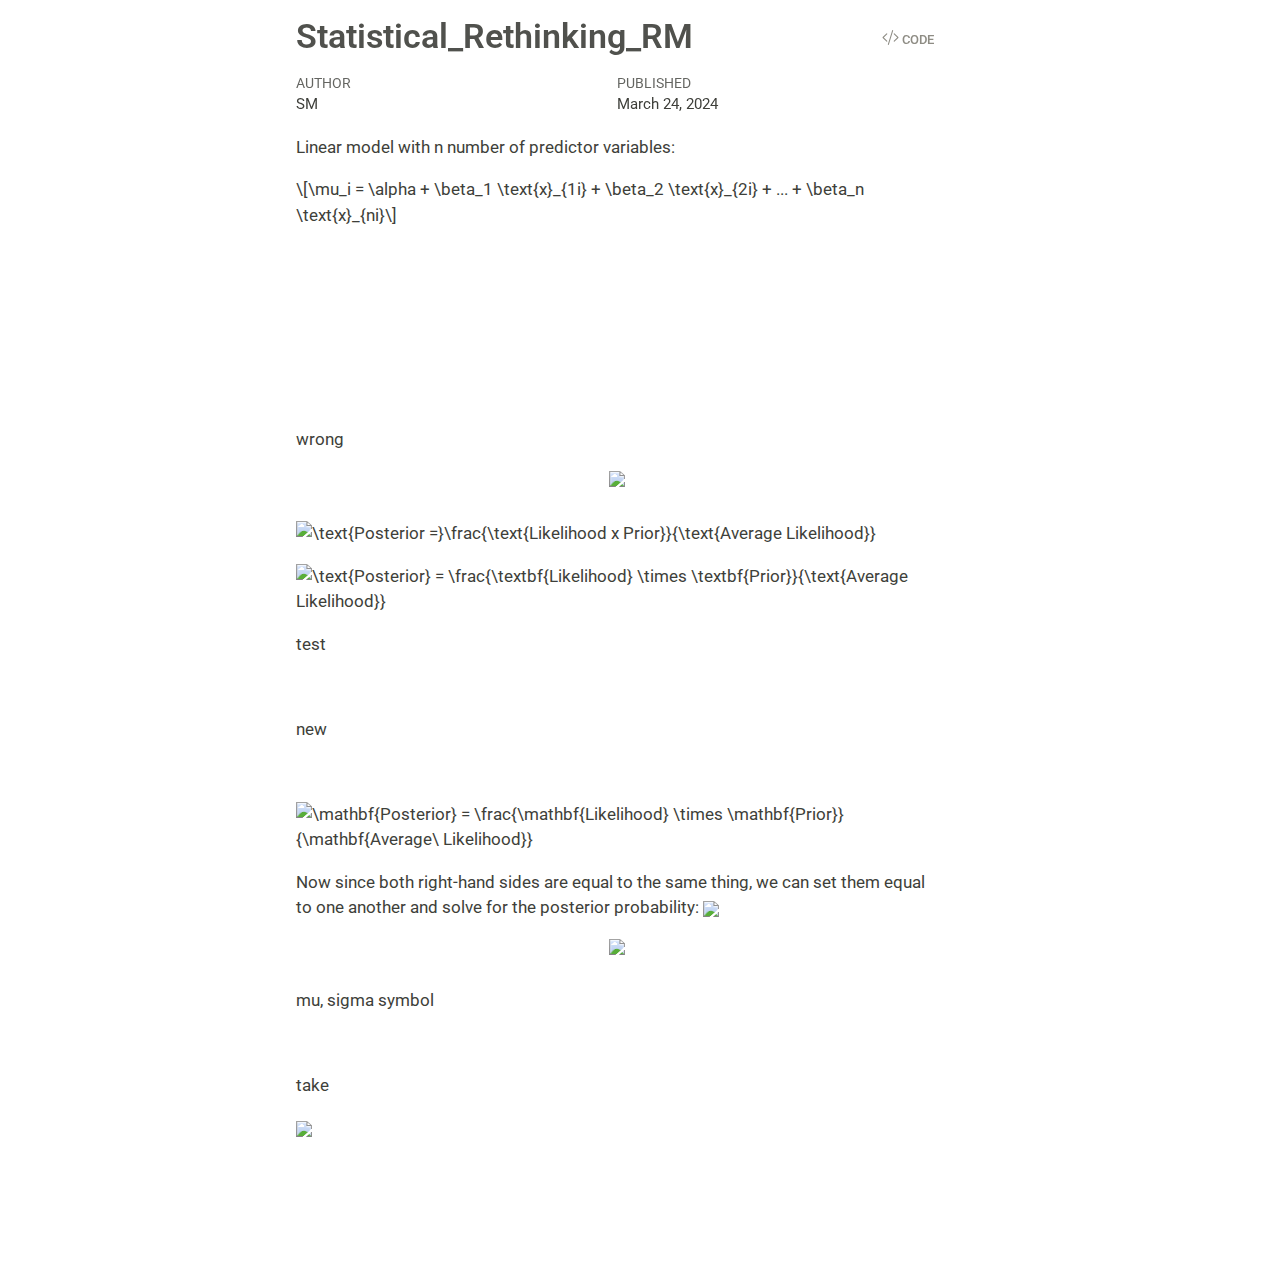
==== commit de907b41: "c8" ====
--- a/test.html
+++ b/test.html
@@ -5,7 +5,7 @@
 <meta name="generator" content="quarto-1.3.450">
 <meta name="viewport" content="width=device-width, initial-scale=1.0, user-scalable=yes">
 <meta name="author" content="SM">
-<meta name="dcterms.date" content="2024-03-17">
+<meta name="dcterms.date" content="2024-03-24">
 <title>Statistical_Rethinking_RM</title>
 <style>
 code{white-space: pre-wrap;}
@@ -71,22 +71,12 @@
 
 <div id="quarto-content" class="page-columns page-rows-contents page-layout-article toc-left">
 <div id="quarto-sidebar-toc-left" class="sidebar toc-left">
-  <nav id="TOC" role="doc-toc" class="toc-active"><h2 id="toc-title">Contents</h2>
-   
-  <ul>
-<li>
-<a href="#spurious-association" id="toc-spurious-association" class="nav-link active" data-scroll-target="#spurious-association">Spurious association</a>
-  <ul>
-<li><a href="#multivariate-notation" id="toc-multivariate-notation" class="nav-link" data-scroll-target="#multivariate-notation">Multivariate notation</a></li>
-  </ul>
-</li>
-  <li><a href="#including-plots" id="toc-including-plots" class="nav-link" data-scroll-target="#including-plots">Including Plots</a></li>
-  </ul></nav>
+  
 </div>
 <div id="quarto-margin-sidebar" class="sidebar margin-sidebar">
 </div>
 <main class="content" id="quarto-document-content"><header id="title-block-header" class="quarto-title-block default"><div class="quarto-title">
-<div class="quarto-title-block"><div><h1 class="title">Statistical_Rethinking_RM</h1><button type="button" class="btn code-tools-button dropdown-toggle" id="quarto-code-tools-menu" data-bs-toggle="dropdown" aria-expanded="false"><i class="bi"></i> Code</button><ul class="dropdown-menu dropdown-menu-end" aria-labelelledby="quarto-code-tools-menu"><li><a id="quarto-show-all-code" class="dropdown-item" href="javascript:void(0)" role="button">Show All Code</a></li><li><a id="quarto-hide-all-code" class="dropdown-item" href="javascript:void(0)" role="button">Hide All Code</a></li><li><hr class="dropdown-divider"></li><li><a id="quarto-view-source" class="dropdown-item" href="javascript:void(0)" role="button">View Source</a></li></ul></div></div>
+<div class="quarto-title-block"><div><h1 class="title">Statistical_Rethinking_RM</h1><button type="button" class="btn code-tools-button" id="quarto-code-tools-source"><i class="bi"></i> Code</button></div></div>
 </div>
 
 
@@ -103,7 +93,7 @@
     <div>
     <div class="quarto-title-meta-heading">Published</div>
     <div class="quarto-title-meta-contents">
-      <p class="date">March 17, 2024</p>
+      <p class="date">March 24, 2024</p>
     </div>
   </div>
   
@@ -111,181 +101,8 @@
   </div>
   
 
-</header><section id="spurious-association" class="level2"><h2 class="anchored" data-anchor-id="spurious-association">Spurious association</h2>
-<p>Linear regression model for correlation between age at marriage and divorce rate:</p>
-<p><span class="math display">\[\begin{align*}
-\text{D}_i &amp;\sim \text{Normal}(\mu_i, \sigma) \\
-\mu_i &amp;= \alpha + \beta_A \text{A}_i \\
-\alpha &amp;\sim \text{Normal}(10, 10) \\
-\beta_A &amp;\sim \text{Normal}(0, 1) \\
-\sigma &amp;\sim \text{Uniform}(0, 10)
-\end{align*}\]</span></p>
-<pre><code>Di = the divorce rate for State i
-
-Ai = State i’s median age at marriage
-</code></pre>
-<div class="cell">
-<details><summary>Code</summary><div class="sourceCode" id="cb2"><pre class="downlit sourceCode r code-with-copy"><code class="sourceCode R"><span><span class="fu"><a href="https://rdrr.io/r/graphics/par.html">par</a></span><span class="op">(</span>mfrow <span class="op">=</span> <span class="fu"><a href="https://rdrr.io/r/base/c.html">c</a></span><span class="op">(</span><span class="fl">2</span>, <span class="fl">2</span><span class="op">)</span>, mar <span class="op">=</span> <span class="fu"><a href="https://rdrr.io/r/base/c.html">c</a></span><span class="op">(</span><span class="fl">4</span>, <span class="fl">4</span>, <span class="fl">4</span>, <span class="fl">4</span><span class="op">)</span><span class="op">)</span></span>
-<span></span>
-<span><span class="kw"><a href="https://rdrr.io/r/base/library.html">library</a></span><span class="op">(</span><span class="va">rethinking</span><span class="op">)</span></span>
-<span><span class="co"># load data</span></span>
-<span><span class="fu"><a href="https://rdrr.io/r/utils/data.html">data</a></span><span class="op">(</span><span class="va">WaffleDivorce</span><span class="op">)</span></span>
-<span><span class="va">d</span> <span class="op">&lt;-</span> <span class="va">WaffleDivorce</span></span>
-<span></span>
-<span><span class="co">## Median age at marriage vs. divorce rate</span></span>
-<span><span class="co"># standardize predictor</span></span>
-<span><span class="va">d</span><span class="op">$</span><span class="va">MedianAgeMarriage.s</span> <span class="op">&lt;-</span> <span class="op">(</span><span class="va">d</span><span class="op">$</span><span class="va">MedianAgeMarriage</span><span class="op">-</span><span class="fu"><a href="https://rdrr.io/r/base/mean.html">mean</a></span><span class="op">(</span><span class="va">d</span><span class="op">$</span><span class="va">MedianAgeMarriage</span><span class="op">)</span><span class="op">)</span><span class="op">/</span></span>
-<span>    <span class="fu">sd</span><span class="op">(</span><span class="va">d</span><span class="op">$</span><span class="va">MedianAgeMarriage</span><span class="op">)</span></span>
-<span></span>
-<span><span class="co"># fit model</span></span>
-<span><span class="va">m5.1</span> <span class="op">&lt;-</span> <span class="fu">rethinking</span><span class="fu">::</span><span class="fu"><a href="https://rdrr.io/pkg/rethinking/man/quap.html">map</a></span><span class="op">(</span></span>
-<span>    <span class="fu"><a href="https://rdrr.io/r/base/list.html">alist</a></span><span class="op">(</span></span>
-<span>        <span class="va">Divorce</span> <span class="op">~</span> <span class="fu"><a href="https://rdrr.io/r/stats/Normal.html">dnorm</a></span><span class="op">(</span> <span class="va">mu</span> , <span class="va">sigma</span> <span class="op">)</span> ,</span>
-<span>        <span class="va">mu</span> <span class="op">&lt;-</span> <span class="va">a</span> <span class="op">+</span> <span class="va">bA</span> <span class="op">*</span> <span class="va">MedianAgeMarriage.s</span> ,</span>
-<span>        <span class="va">a</span> <span class="op">~</span> <span class="fu"><a href="https://rdrr.io/r/stats/Normal.html">dnorm</a></span><span class="op">(</span> <span class="fl">10</span> , <span class="fl">10</span> <span class="op">)</span> ,</span>
-<span>        <span class="va">bA</span> <span class="op">~</span> <span class="fu"><a href="https://rdrr.io/r/stats/Normal.html">dnorm</a></span><span class="op">(</span> <span class="fl">0</span> , <span class="fl">1</span> <span class="op">)</span> ,</span>
-<span>        <span class="va">sigma</span> <span class="op">~</span> <span class="fu"><a href="https://rdrr.io/r/stats/Uniform.html">dunif</a></span><span class="op">(</span> <span class="fl">0</span> , <span class="fl">10</span> <span class="op">)</span></span>
-<span><span class="op">)</span> , data <span class="op">=</span> <span class="va">d</span> <span class="op">)</span></span>
-<span></span>
-<span><span class="co"># Check precis output</span></span>
-<span><span class="fu"><a href="https://rdrr.io/pkg/rethinking/man/precis.html">precis</a></span><span class="op">(</span><span class="va">m5.1</span><span class="op">)</span></span></code><button title="Copy to Clipboard" class="code-copy-button"><i class="bi"></i></button></pre></div>
-</details><div class="cell-output cell-output-stdout">
-<pre><code>           mean        sd      5.5%      94.5%
-a      9.688130 0.2045094  9.361285 10.0149760
-bA    -1.042933 0.2025347 -1.366623 -0.7192432
-sigma  1.446402 0.1447690  1.215034  1.6777713</code></pre>
-</div>
-<details><summary>Code</summary><div class="sourceCode" id="cb4"><pre class="downlit sourceCode r code-with-copy"><code class="sourceCode R"><span><span class="co"># each additional standard deviation of delay in marriage (1.24 years- the difference between</span></span>
-<span><span class="co"># two data points after converting back to natural scale) predicts a decrease of </span></span>
-<span><span class="co"># about one divorce per thousand adults, with a 89% interval from about −1.4 to −0.7.</span></span>
-<span><span class="co"># So it’s reliably negative, even though the magnitude of the difference may vary quite a lot—</span></span>
-<span><span class="co"># the upper bound is half the lower bound. Of course there’s nothing special about the interval</span></span>
-<span><span class="co"># boundaries, but the magnitude of the difference means that even though the association here </span></span>
-<span><span class="co"># (conditional on model and data) is implausibly positive, it could be both much stronger </span></span>
-<span><span class="co"># or weaker than the mean.</span></span>
-<span></span>
-<span><span class="co"># compute percentile interval of mean</span></span>
-<span><span class="va">MAM.seq</span> <span class="op">&lt;-</span> <span class="fu"><a href="https://rdrr.io/r/base/seq.html">seq</a></span><span class="op">(</span> from<span class="op">=</span><span class="op">-</span><span class="fl">3</span> , to<span class="op">=</span><span class="fl">3.5</span> , length.out<span class="op">=</span><span class="fl">30</span> <span class="op">)</span></span>
-<span><span class="va">mu</span> <span class="op">&lt;-</span> <span class="fu"><a href="https://rdrr.io/pkg/rethinking/man/link.html">link</a></span><span class="op">(</span> <span class="va">m5.1</span> , data<span class="op">=</span><span class="fu"><a href="https://rdrr.io/r/base/data.frame.html">data.frame</a></span><span class="op">(</span>MedianAgeMarriage.s<span class="op">=</span><span class="va">MAM.seq</span><span class="op">)</span> <span class="op">)</span></span>
-<span><span class="va">mu.PI</span> <span class="op">&lt;-</span> <span class="fu"><a href="https://rdrr.io/r/base/apply.html">apply</a></span><span class="op">(</span> <span class="va">mu</span> , <span class="fl">2</span> , <span class="va">PI</span> <span class="op">)</span></span>
-<span></span>
-<span><span class="co"># plot it all</span></span>
-<span><span class="fu"><a href="https://rdrr.io/r/graphics/plot.default.html">plot</a></span><span class="op">(</span> <span class="va">Divorce</span> <span class="op">~</span> <span class="va">MedianAgeMarriage.s</span> , data<span class="op">=</span><span class="va">d</span> , col<span class="op">=</span><span class="va">rangi2</span> , main <span class="op">=</span> <span class="st">"Standardized scale"</span><span class="op">)</span></span>
-<span><span class="fu"><a href="https://rdrr.io/r/graphics/abline.html">abline</a></span><span class="op">(</span> <span class="va">m5.1</span> <span class="op">)</span></span>
-<span><span class="fu"><a href="https://rdrr.io/pkg/rethinking/man/shade.html">shade</a></span><span class="op">(</span> <span class="va">mu.PI</span> , <span class="va">MAM.seq</span> <span class="op">)</span></span>
-<span></span>
-<span><span class="co"># Convert to natural scale</span></span>
-<span><span class="fu"><a href="https://rdrr.io/r/graphics/plot.default.html">plot</a></span><span class="op">(</span> <span class="va">Divorce</span> <span class="op">~</span> <span class="va">MedianAgeMarriage.s</span> , data<span class="op">=</span><span class="va">d</span> , col<span class="op">=</span><span class="va">rangi2</span>, xaxt <span class="op">=</span> <span class="st">"n"</span>,</span>
-<span>      xlab <span class="op">=</span><span class="st">"MedianAgeMarriage"</span>, main <span class="op">=</span> <span class="st">"Natural scale"</span><span class="op">)</span></span>
-<span><span class="va">at</span> <span class="op">&lt;-</span> <span class="fu"><a href="https://rdrr.io/r/base/c.html">c</a></span><span class="op">(</span><span class="op">-</span><span class="fl">3</span>, <span class="op">-</span><span class="fl">2</span>, <span class="op">-</span><span class="fl">1</span>, <span class="fl">0</span>, <span class="fl">1</span>, <span class="fl">2</span>, <span class="fl">3</span>, <span class="fl">4</span><span class="op">)</span></span>
-<span><span class="va">labels</span> <span class="op">&lt;-</span> <span class="va">at</span><span class="op">*</span><span class="fu">sd</span><span class="op">(</span><span class="va">d</span><span class="op">$</span><span class="va">MedianAgeMarriage</span><span class="op">)</span> <span class="op">+</span> <span class="fu"><a href="https://rdrr.io/r/base/mean.html">mean</a></span><span class="op">(</span><span class="va">d</span><span class="op">$</span><span class="va">MedianAgeMarriage</span><span class="op">)</span></span>
-<span><span class="fu"><a href="https://rdrr.io/r/graphics/axis.html">axis</a></span><span class="op">(</span>side <span class="op">=</span> <span class="fl">1</span> , at <span class="op">=</span> <span class="va">at</span> , labels <span class="op">=</span> <span class="fu"><a href="https://rdrr.io/r/base/Round.html">round</a></span><span class="op">(</span><span class="va">labels</span>,<span class="fl">2</span><span class="op">)</span><span class="op">)</span></span>
-<span><span class="fu"><a href="https://rdrr.io/r/graphics/abline.html">abline</a></span><span class="op">(</span> <span class="va">m5.1</span> <span class="op">)</span></span>
-<span><span class="fu"><a href="https://rdrr.io/pkg/rethinking/man/shade.html">shade</a></span><span class="op">(</span> <span class="va">mu.PI</span> , <span class="va">MAM.seq</span> <span class="op">)</span></span>
-<span></span>
-<span><span class="co">## Marriage rate vs. divorce rate</span></span>
-<span><span class="co"># standardize predictor (marriage rate)</span></span>
-<span><span class="va">d</span><span class="op">$</span><span class="va">Marriage.s</span> <span class="op">&lt;-</span> <span class="op">(</span><span class="va">d</span><span class="op">$</span><span class="va">Marriage</span> <span class="op">-</span> <span class="fu"><a href="https://rdrr.io/r/base/mean.html">mean</a></span><span class="op">(</span><span class="va">d</span><span class="op">$</span><span class="va">Marriage</span><span class="op">)</span><span class="op">)</span><span class="op">/</span><span class="fu">sd</span><span class="op">(</span><span class="va">d</span><span class="op">$</span><span class="va">Marriage</span><span class="op">)</span></span>
-<span></span>
-<span><span class="co"># fit model</span></span>
-<span><span class="va">m5.2</span> <span class="op">&lt;-</span> <span class="fu">rethinking</span><span class="fu">::</span><span class="fu"><a href="https://rdrr.io/pkg/rethinking/man/quap.html">map</a></span><span class="op">(</span></span>
-<span>    <span class="fu"><a href="https://rdrr.io/r/base/list.html">alist</a></span><span class="op">(</span></span>
-<span>        <span class="va">Divorce</span> <span class="op">~</span> <span class="fu"><a href="https://rdrr.io/r/stats/Normal.html">dnorm</a></span><span class="op">(</span> <span class="va">mu</span> , <span class="va">sigma</span> <span class="op">)</span> ,</span>
-<span>        <span class="va">mu</span> <span class="op">&lt;-</span> <span class="va">a</span> <span class="op">+</span> <span class="va">bR</span> <span class="op">*</span> <span class="va">Marriage.s</span> ,</span>
-<span>        <span class="va">a</span> <span class="op">~</span> <span class="fu"><a href="https://rdrr.io/r/stats/Normal.html">dnorm</a></span><span class="op">(</span> <span class="fl">10</span> , <span class="fl">10</span> <span class="op">)</span> ,</span>
-<span>        <span class="va">bR</span> <span class="op">~</span> <span class="fu"><a href="https://rdrr.io/r/stats/Normal.html">dnorm</a></span><span class="op">(</span> <span class="fl">0</span> , <span class="fl">1</span> <span class="op">)</span> ,</span>
-<span>    <span class="va">sigma</span> <span class="op">~</span> <span class="fu"><a href="https://rdrr.io/r/stats/Uniform.html">dunif</a></span><span class="op">(</span> <span class="fl">0</span> , <span class="fl">10</span> <span class="op">)</span></span>
-<span><span class="op">)</span> , data <span class="op">=</span> <span class="va">d</span> <span class="op">)</span></span>
-<span></span>
-<span><span class="co"># check precis output</span></span>
-<span><span class="fu"><a href="https://rdrr.io/pkg/rethinking/man/precis.html">precis</a></span><span class="op">(</span><span class="va">m5.2</span><span class="op">)</span></span></code><button title="Copy to Clipboard" class="code-copy-button"><i class="bi"></i></button></pre></div>
-</details><div class="cell-output cell-output-stdout">
-<pre><code>           mean        sd      5.5%     94.5%
-a     9.6880766 0.2364441 9.3101932 10.065960
-bR    0.6437461 0.2324758 0.2722048  1.015287
-sigma 1.6723799 0.1673256 1.4049614  1.939798</code></pre>
-</div>
-<details><summary>Code</summary><div class="sourceCode" id="cb6"><pre class="downlit sourceCode r code-with-copy"><code class="sourceCode R"><span><span class="co"># This shows an increase of 0.6 divorces for every additional standard deviation </span></span>
-<span><span class="co"># of marriage rate (3.8). this relationship isn’t as strong as the previous one.</span></span>
-<span></span>
-<span><span class="co"># compute percentile interval of mean</span></span>
-<span><span class="va">MAM.seq</span> <span class="op">&lt;-</span> <span class="fu"><a href="https://rdrr.io/r/base/seq.html">seq</a></span><span class="op">(</span> from<span class="op">=</span><span class="op">-</span><span class="fl">3</span> , to<span class="op">=</span><span class="fl">3</span> , length.out<span class="op">=</span><span class="fl">30</span> <span class="op">)</span></span>
-<span><span class="va">mu</span> <span class="op">&lt;-</span> <span class="fu"><a href="https://rdrr.io/pkg/rethinking/man/link.html">link</a></span><span class="op">(</span> <span class="va">m5.2</span> , data<span class="op">=</span><span class="fu"><a href="https://rdrr.io/r/base/data.frame.html">data.frame</a></span><span class="op">(</span>Marriage.s<span class="op">=</span><span class="va">MAM.seq</span><span class="op">)</span> <span class="op">)</span></span>
-<span><span class="va">mu.PI</span> <span class="op">&lt;-</span> <span class="fu"><a href="https://rdrr.io/r/base/apply.html">apply</a></span><span class="op">(</span> <span class="va">mu</span> , <span class="fl">2</span> , <span class="va">PI</span> <span class="op">)</span></span>
-<span></span>
-<span><span class="co"># plot it all</span></span>
-<span><span class="fu"><a href="https://rdrr.io/r/graphics/plot.default.html">plot</a></span><span class="op">(</span> <span class="va">Divorce</span> <span class="op">~</span> <span class="va">Marriage.s</span> , data<span class="op">=</span><span class="va">d</span> , col<span class="op">=</span><span class="va">rangi2</span> <span class="op">)</span></span>
-<span><span class="fu"><a href="https://rdrr.io/r/graphics/abline.html">abline</a></span><span class="op">(</span> <span class="va">m5.2</span> <span class="op">)</span></span>
-<span><span class="fu"><a href="https://rdrr.io/pkg/rethinking/man/shade.html">shade</a></span><span class="op">(</span> <span class="va">mu.PI</span> , <span class="va">MAM.seq</span> <span class="op">)</span></span>
-<span></span>
-<span><span class="co"># Convert to natural scale</span></span>
-<span><span class="fu"><a href="https://rdrr.io/r/graphics/plot.default.html">plot</a></span><span class="op">(</span> <span class="va">Divorce</span> <span class="op">~</span> <span class="va">Marriage.s</span> , data<span class="op">=</span><span class="va">d</span> , col<span class="op">=</span><span class="va">rangi2</span>, xaxt <span class="op">=</span> <span class="st">"n"</span>,</span>
-<span>      xlab <span class="op">=</span><span class="st">"Marriage"</span><span class="op">)</span></span>
-<span><span class="va">at</span> <span class="op">&lt;-</span> <span class="fu"><a href="https://rdrr.io/r/base/c.html">c</a></span><span class="op">(</span><span class="op">-</span><span class="fl">3</span>, <span class="op">-</span><span class="fl">2</span>, <span class="op">-</span><span class="fl">1</span>, <span class="fl">0</span>, <span class="fl">1</span>, <span class="fl">2</span>, <span class="fl">3</span><span class="op">)</span></span>
-<span><span class="va">labels</span> <span class="op">&lt;-</span> <span class="va">at</span><span class="op">*</span><span class="fu">sd</span><span class="op">(</span><span class="va">d</span><span class="op">$</span><span class="va">Marriage</span><span class="op">)</span> <span class="op">+</span> <span class="fu"><a href="https://rdrr.io/r/base/mean.html">mean</a></span><span class="op">(</span><span class="va">d</span><span class="op">$</span><span class="va">Marriage</span><span class="op">)</span></span>
-<span><span class="fu"><a href="https://rdrr.io/r/graphics/axis.html">axis</a></span><span class="op">(</span>side <span class="op">=</span> <span class="fl">1</span> , at <span class="op">=</span> <span class="va">at</span> , labels <span class="op">=</span> <span class="fu"><a href="https://rdrr.io/r/base/Round.html">round</a></span><span class="op">(</span><span class="va">labels</span>,<span class="fl">2</span><span class="op">)</span><span class="op">)</span></span>
-<span><span class="fu"><a href="https://rdrr.io/r/graphics/abline.html">abline</a></span><span class="op">(</span> <span class="va">m5.2</span> <span class="op">)</span></span>
-<span><span class="fu"><a href="https://rdrr.io/pkg/rethinking/man/shade.html">shade</a></span><span class="op">(</span> <span class="va">mu.PI</span> , <span class="va">MAM.seq</span> <span class="op">)</span></span></code><button title="Copy to Clipboard" class="code-copy-button"><i class="bi"></i></button></pre></div>
-</details><div class="cell-output-display">
-<p><img src="test_files/figure-html/5.1-1.png" class="img-fluid" width="672"></p>
-</div>
-</div>
-<p><br></p>
-<p>Merely comparing parameter means between different bivariate regressions is no way to decide which predictor is better. Both of these predictors could provide independent value, or they could be redundant, or one could eliminate the value of the other. So we’ll build a multivariate model with the goal of measuring the partial value of each predictor. The question we want answered is:</p>
-<p><strong><em>What is the predictive value of a variable, once I already know all of the other predictor variables?</em></strong></p>
-<p>So for example once you fit a multivariate regression to predict divorce using both marriage rate and age at marriage, the model answers the questions:</p>
-<ol type="1">
-<li><p>After I already know marriage rate, what additional value is there in also knowing age at marriage?</p></li>
-<li><p>After I already know age at marriage, what additional value is there in also knowing marriage rate?</p></li>
-</ol>
-<p>The parameter estimates corresponding to each predictor are the (often opaque) answers to these questions.</p>
-<p><br></p>
-<section id="multivariate-notation" class="level3"><h3 class="anchored" data-anchor-id="multivariate-notation">Multivariate notation</h3>
-<p>Multivariate regression formulas look a lot like the polynomial models- they add more parameters and variables to the definition of <span class="math inline">\(\mu_i\)</span>. The strategy is straightforward:</p>
-<ol type="1">
-<li><p>Nominate the predictor variables you want in the linear model of the mean.</p></li>
-<li><p>For each predictor, make a parameter that will measure its association with the outcome.</p></li>
-<li><p>Multiply the parameter by the variable and add that term to the linear model.</p></li>
-</ol>
-<p>Example model that predicts divorce rate, using both marriage rate and age at marriage:</p>
-<span class="math display">\[\begin{matrix}
-\text{D}_i &amp;\sim \text{Normal}(\mu, \sigma)\ &amp;&amp;&amp;  \text{[likelihood]}\\
-\mu_i &amp;= \alpha + \beta_R R_i + \beta_A A_i\ &amp;&amp;&amp;  \text{[linear model]}\\
-\alpha &amp;\sim \text{Normal}(10, 10)\ &amp;&amp;&amp;           \text{[prior for }\alpha]\\
-\beta_R &amp;\sim \text{Normal}(0, 1)\ &amp;&amp;&amp;            \text{[prior for }\beta_R]\\
-\beta_A &amp;\sim \text{Normal}(0, 1)\ &amp;&amp;&amp;            \text{[prior for }\beta_A]\\
-\sigma &amp;\sim \text{Uniform}(0, 10)\ &amp;&amp;&amp;           \text{[prior for }\sigma]
-\end{matrix}\]</span>
-<pre><code>R = marriage rate 
-
-A = age at marriage
-</code></pre>
-<p><br></p>
-<p><span style="color:brown"><span style="text-decoration:underline"><strong>Compact notation and the design matrix</strong></span></span></p>
-<p>Linear model with n number of predictor variables:</p>
-<p><span class="math display">\[\mu_i = \alpha + \beta_1 \text{x}_{1i} + \beta_2 \text{x}_{2i} + ... + \beta_n \text{x}_{ni}\]</span> ## R Markdown</p>
-<p>This is an R Markdown document. Markdown is a simple formatting syntax for authoring HTML, PDF, and MS Word documents. For more details on using R Markdown see <a href="http://rmarkdown.rstudio.com" class="uri">http://rmarkdown.rstudio.com</a>.</p>
-<p>When you click the <strong>Knit</strong> button a document will be generated that includes both content as well as the output of any embedded R code chunks within the document. You can embed an R code chunk like this:</p>
-<div class="cell">
-<details><summary>Code</summary><div class="sourceCode" id="cb8"><pre class="downlit sourceCode r code-with-copy"><code class="sourceCode R"><span><span class="fu"><a href="https://rdrr.io/r/base/summary.html">summary</a></span><span class="op">(</span><span class="va">cars</span><span class="op">)</span></span></code><button title="Copy to Clipboard" class="code-copy-button"><i class="bi"></i></button></pre></div>
-</details><div class="cell-output cell-output-stdout">
-<pre><code>     speed           dist       
- Min.   : 4.0   Min.   :  2.00  
- 1st Qu.:12.0   1st Qu.: 26.00  
- Median :15.0   Median : 36.00  
- Mean   :15.4   Mean   : 42.98  
- 3rd Qu.:19.0   3rd Qu.: 56.00  
- Max.   :25.0   Max.   :120.00  </code></pre>
-</div>
-</div>
-</section></section><section id="including-plots" class="level2"><h2 class="anchored" data-anchor-id="including-plots">Including Plots</h2>
-<p>You can also embed plots, for example:</p>
-<div class="cell">
-<div class="cell-output-display">
-<p><img src="test_files/figure-html/pressure-1.png" class="img-fluid" width="672"></p>
-</div>
-</div>
-<p>Note that the <code>echo = FALSE</code> parameter was added to the code chunk to prevent printing of the R code that generated the plot.</p>
+</header><p>Linear model with n number of predictor variables:</p>
+<p><span class="math display">\[\mu_i = \alpha + \beta_1 \text{x}_{1i} + \beta_2 \text{x}_{2i} + ... + \beta_n \text{x}_{ni}\]</span></p>
 <div class="quarto-figure quarto-figure-center">
 <figure class="figure"><p><embed src="https://latex.codecogs.com/svg.latex?x%3D%5Cfrac%7B-b%5Cpm%5Csqrt%7Bb%5E2-4ac%7D%7D%7B2a%7D" class="img-fluid"></p>
 <figcaption class="figure-caption"></figcaption></figure>
@@ -308,13 +125,14 @@
 <figcaption class="figure-caption"></figcaption></figure>
 </div>
 <p>mu, sigma symbol</p>
-<p><img src="https://latex.codecogs.com/svg.image?%5Cboldsymbol%7B%5Csigma%7D" title=""></p>
+<p><img src="https://latex.codecogs.com/svg.image?%5Cboldsymbol%7B%5Cgamma%7D" title=""></p>
 <p>take</p>
 <p><img src="https://latex.codecogs.com/svg.latex?%5Cboldsymbol%7B%5Cmu_i%20=%20%5Calpha%20+%20%5Cbeta_x%20x_i%20+%20%5Cbeta_z%20Z_i%7D" class="img-fluid"></p>
 <p><img src="https://latex.codecogs.com/svg.latex?%5Cdpi%7B110%7D%5Ctextbf%7Bplausibility%20of%20p%20after%20D%7D_%7B%5Ctextbf%7Bnew%7D%7D%20%5Cboldsymbol%7B=%7D%20%5Cfrac%7B%5Ctextbf%7Bways%20p%20can%20produce%20D%7D_%7B%5Ctextbf%7Bnew%7D%7D%20%5Cboldsymbol%7B%5Ctimes%7D%20%5Ctextbf%7Bprior%20plausibility%20p%7D%7D%7B%5Ctextbf%7Bsum%20of%20products%7D%7D" title=""></p>
 <!-- -->
 
-</section></main><!-- /main column --><script id="quarto-html-after-body" type="application/javascript">
+
+</main><!-- /main column --><script id="quarto-html-after-body" type="application/javascript">
 window.document.addEventListener("DOMContentLoaded", function (event) {
   const toggleBodyColorMode = (bsSheetEl) => {
     const mode = bsSheetEl.getAttribute("data-mode");
@@ -598,277 +416,96 @@
   }
 });
 </script><div class="modal fade" id="quarto-embedded-source-code-modal" tabindex="-1" aria-labelledby="quarto-embedded-source-code-modal-label" aria-hidden="true"><div class="modal-dialog modal-dialog-scrollable"><div class="modal-content"><div class="modal-header"><h5 class="modal-title" id="quarto-embedded-source-code-modal-label">Source Code</h5><button class="btn-close" data-bs-dismiss="modal"></button></div><div class="modal-body"><div class="">
-<div class="sourceCode" id="cb10" data-shortcodes="false"><pre class="sourceCode markdown code-with-copy"><code class="sourceCode markdown"><span id="cb10-1"><a href="#cb10-1" aria-hidden="true" tabindex="-1"></a><span class="co">---</span></span>
-<span id="cb10-2"><a href="#cb10-2" aria-hidden="true" tabindex="-1"></a><span class="an">title:</span><span class="co"> "Statistical_Rethinking_RM"</span></span>
-<span id="cb10-3"><a href="#cb10-3" aria-hidden="true" tabindex="-1"></a><span class="an">author:</span><span class="co"> "SM"</span></span>
-<span id="cb10-4"><a href="#cb10-4" aria-hidden="true" tabindex="-1"></a><span class="an">date:</span><span class="co"> "`r format(Sys.time(), '%B %d, %Y')`"</span></span>
-<span id="cb10-5"><a href="#cb10-5" aria-hidden="true" tabindex="-1"></a><span class="an">format:</span></span>
-<span id="cb10-6"><a href="#cb10-6" aria-hidden="true" tabindex="-1"></a><span class="co">  html:</span></span>
-<span id="cb10-7"><a href="#cb10-7" aria-hidden="true" tabindex="-1"></a><span class="co">    toc: true</span></span>
-<span id="cb10-8"><a href="#cb10-8" aria-hidden="true" tabindex="-1"></a><span class="co">    toc_float: true</span></span>
-<span id="cb10-9"><a href="#cb10-9" aria-hidden="true" tabindex="-1"></a><span class="co">    toc-title: "Contents"</span></span>
-<span id="cb10-10"><a href="#cb10-10" aria-hidden="true" tabindex="-1"></a><span class="co">    toc-depth: 5</span></span>
-<span id="cb10-11"><a href="#cb10-11" aria-hidden="true" tabindex="-1"></a><span class="co">    toc-location: left</span></span>
-<span id="cb10-12"><a href="#cb10-12" aria-hidden="true" tabindex="-1"></a><span class="co">    number_sections: true</span></span>
-<span id="cb10-13"><a href="#cb10-13" aria-hidden="true" tabindex="-1"></a><span class="co">    fig_caption: true</span></span>
-<span id="cb10-14"><a href="#cb10-14" aria-hidden="true" tabindex="-1"></a><span class="co">    code-tools: true</span></span>
-<span id="cb10-15"><a href="#cb10-15" aria-hidden="true" tabindex="-1"></a><span class="co">    code-fold: true</span></span>
-<span id="cb10-16"><a href="#cb10-16" aria-hidden="true" tabindex="-1"></a><span class="co">    code-summary: 'Show code'</span></span>
-<span id="cb10-17"><a href="#cb10-17" aria-hidden="true" tabindex="-1"></a><span class="co">    code-link: true</span></span>
-<span id="cb10-18"><a href="#cb10-18" aria-hidden="true" tabindex="-1"></a><span class="co">    code_highlight: tango</span></span>
-<span id="cb10-19"><a href="#cb10-19" aria-hidden="true" tabindex="-1"></a><span class="co">    code_download: true</span></span>
-<span id="cb10-20"><a href="#cb10-20" aria-hidden="true" tabindex="-1"></a><span class="co">    theme: sandstone</span></span>
-<span id="cb10-21"><a href="#cb10-21" aria-hidden="true" tabindex="-1"></a><span class="co">    highlight: tango</span></span>
-<span id="cb10-22"><a href="#cb10-22" aria-hidden="true" tabindex="-1"></a><span class="co">    smooth-scroll: true</span></span>
-<span id="cb10-23"><a href="#cb10-23" aria-hidden="true" tabindex="-1"></a><span class="co">    mathjax: local</span></span>
-<span id="cb10-24"><a href="#cb10-24" aria-hidden="true" tabindex="-1"></a><span class="co">    self_contained: false</span></span>
-<span id="cb10-25"><a href="#cb10-25" aria-hidden="true" tabindex="-1"></a><span class="co">---</span></span>
-<span id="cb10-26"><a href="#cb10-26" aria-hidden="true" tabindex="-1"></a></span>
-<span id="cb10-27"><a href="#cb10-27" aria-hidden="true" tabindex="-1"></a><span class="in">```{r setup, include=FALSE}</span></span>
-<span id="cb10-28"><a href="#cb10-28" aria-hidden="true" tabindex="-1"></a>knitr<span class="sc">::</span>opts_chunk<span class="sc">$</span><span class="fu">set</span>(<span class="at">echo =</span> <span class="cn">TRUE</span>)</span>
-<span id="cb10-29"><a href="#cb10-29" aria-hidden="true" tabindex="-1"></a><span class="in">```</span></span>
-<span id="cb10-30"><a href="#cb10-30" aria-hidden="true" tabindex="-1"></a></span>
-<span id="cb10-31"><a href="#cb10-31" aria-hidden="true" tabindex="-1"></a></span>
-<span id="cb10-32"><a href="#cb10-32" aria-hidden="true" tabindex="-1"></a><span class="fu">## Spurious association</span></span>
-<span id="cb10-33"><a href="#cb10-33" aria-hidden="true" tabindex="-1"></a></span>
-<span id="cb10-34"><a href="#cb10-34" aria-hidden="true" tabindex="-1"></a>Linear regression model for correlation between age at marriage and divorce rate:</span>
-<span id="cb10-35"><a href="#cb10-35" aria-hidden="true" tabindex="-1"></a></span>
-<span id="cb10-36"><a href="#cb10-36" aria-hidden="true" tabindex="-1"></a>\begin{align*}</span>
-<span id="cb10-37"><a href="#cb10-37" aria-hidden="true" tabindex="-1"></a>\text{D}_i &amp;\sim \text{Normal}(\mu_i, \sigma) <span class="sc">\\</span></span>
-<span id="cb10-38"><a href="#cb10-38" aria-hidden="true" tabindex="-1"></a>\mu_i &amp;= \alpha + \beta_A \text{A}_i <span class="sc">\\</span></span>
-<span id="cb10-39"><a href="#cb10-39" aria-hidden="true" tabindex="-1"></a>\alpha &amp;\sim \text{Normal}(10, 10) <span class="sc">\\</span></span>
-<span id="cb10-40"><a href="#cb10-40" aria-hidden="true" tabindex="-1"></a>\beta_A &amp;\sim \text{Normal}(0, 1) <span class="sc">\\</span></span>
-<span id="cb10-41"><a href="#cb10-41" aria-hidden="true" tabindex="-1"></a>\sigma &amp;\sim \text{Uniform}(0, 10)</span>
-<span id="cb10-42"><a href="#cb10-42" aria-hidden="true" tabindex="-1"></a>\end{align*}</span>
-<span id="cb10-43"><a href="#cb10-43" aria-hidden="true" tabindex="-1"></a></span>
-<span id="cb10-44"><a href="#cb10-44" aria-hidden="true" tabindex="-1"></a></span>
-<span id="cb10-45"><a href="#cb10-45" aria-hidden="true" tabindex="-1"></a></span>
-<span id="cb10-46"><a href="#cb10-46" aria-hidden="true" tabindex="-1"></a><span class="in">```</span></span>
-<span id="cb10-47"><a href="#cb10-47" aria-hidden="true" tabindex="-1"></a><span class="in">Di = the divorce rate for State i</span></span>
-<span id="cb10-48"><a href="#cb10-48" aria-hidden="true" tabindex="-1"></a></span>
-<span id="cb10-49"><a href="#cb10-49" aria-hidden="true" tabindex="-1"></a><span class="in">Ai = State i’s median age at marriage</span></span>
-<span id="cb10-50"><a href="#cb10-50" aria-hidden="true" tabindex="-1"></a></span>
-<span id="cb10-51"><a href="#cb10-51" aria-hidden="true" tabindex="-1"></a><span class="in">```</span></span>
-<span id="cb10-52"><a href="#cb10-52" aria-hidden="true" tabindex="-1"></a></span>
-<span id="cb10-53"><a href="#cb10-53" aria-hidden="true" tabindex="-1"></a><span class="in">```{r 5.1, message=FALSE, warning=FALSE}</span></span>
-<span id="cb10-54"><a href="#cb10-54" aria-hidden="true" tabindex="-1"></a></span>
-<span id="cb10-55"><a href="#cb10-55" aria-hidden="true" tabindex="-1"></a><span class="fu">par</span>(<span class="at">mfrow =</span> <span class="fu">c</span>(<span class="dv">2</span>, <span class="dv">2</span>), <span class="at">mar =</span> <span class="fu">c</span>(<span class="dv">4</span>, <span class="dv">4</span>, <span class="dv">4</span>, <span class="dv">4</span>))</span>
-<span id="cb10-56"><a href="#cb10-56" aria-hidden="true" tabindex="-1"></a></span>
-<span id="cb10-57"><a href="#cb10-57" aria-hidden="true" tabindex="-1"></a><span class="fu">library</span>(rethinking)</span>
-<span id="cb10-58"><a href="#cb10-58" aria-hidden="true" tabindex="-1"></a><span class="co"># load data</span></span>
-<span id="cb10-59"><a href="#cb10-59" aria-hidden="true" tabindex="-1"></a><span class="fu">data</span>(WaffleDivorce)</span>
-<span id="cb10-60"><a href="#cb10-60" aria-hidden="true" tabindex="-1"></a>d <span class="ot">&lt;-</span> WaffleDivorce</span>
-<span id="cb10-61"><a href="#cb10-61" aria-hidden="true" tabindex="-1"></a></span>
-<span id="cb10-62"><a href="#cb10-62" aria-hidden="true" tabindex="-1"></a><span class="do">## Median age at marriage vs. divorce rate</span></span>
-<span id="cb10-63"><a href="#cb10-63" aria-hidden="true" tabindex="-1"></a><span class="co"># standardize predictor</span></span>
-<span id="cb10-64"><a href="#cb10-64" aria-hidden="true" tabindex="-1"></a>d<span class="sc">$</span>MedianAgeMarriage.s <span class="ot">&lt;-</span> (d<span class="sc">$</span>MedianAgeMarriage<span class="sc">-</span><span class="fu">mean</span>(d<span class="sc">$</span>MedianAgeMarriage))<span class="sc">/</span></span>
-<span id="cb10-65"><a href="#cb10-65" aria-hidden="true" tabindex="-1"></a>    <span class="fu">sd</span>(d<span class="sc">$</span>MedianAgeMarriage)</span>
-<span id="cb10-66"><a href="#cb10-66" aria-hidden="true" tabindex="-1"></a></span>
-<span id="cb10-67"><a href="#cb10-67" aria-hidden="true" tabindex="-1"></a><span class="co"># fit model</span></span>
-<span id="cb10-68"><a href="#cb10-68" aria-hidden="true" tabindex="-1"></a>m5<span class="fl">.1</span> <span class="ot">&lt;-</span> rethinking<span class="sc">::</span><span class="fu">map</span>(</span>
-<span id="cb10-69"><a href="#cb10-69" aria-hidden="true" tabindex="-1"></a>    <span class="fu">alist</span>(</span>
-<span id="cb10-70"><a href="#cb10-70" aria-hidden="true" tabindex="-1"></a>        Divorce <span class="sc">~</span> <span class="fu">dnorm</span>( mu , sigma ) ,</span>
-<span id="cb10-71"><a href="#cb10-71" aria-hidden="true" tabindex="-1"></a>        mu <span class="ot">&lt;-</span> a <span class="sc">+</span> bA <span class="sc">*</span> MedianAgeMarriage.s ,</span>
-<span id="cb10-72"><a href="#cb10-72" aria-hidden="true" tabindex="-1"></a>        a <span class="sc">~</span> <span class="fu">dnorm</span>( <span class="dv">10</span> , <span class="dv">10</span> ) ,</span>
-<span id="cb10-73"><a href="#cb10-73" aria-hidden="true" tabindex="-1"></a>        bA <span class="sc">~</span> <span class="fu">dnorm</span>( <span class="dv">0</span> , <span class="dv">1</span> ) ,</span>
-<span id="cb10-74"><a href="#cb10-74" aria-hidden="true" tabindex="-1"></a>        sigma <span class="sc">~</span> <span class="fu">dunif</span>( <span class="dv">0</span> , <span class="dv">10</span> )</span>
-<span id="cb10-75"><a href="#cb10-75" aria-hidden="true" tabindex="-1"></a>) , <span class="at">data =</span> d )</span>
-<span id="cb10-76"><a href="#cb10-76" aria-hidden="true" tabindex="-1"></a></span>
-<span id="cb10-77"><a href="#cb10-77" aria-hidden="true" tabindex="-1"></a><span class="co"># Check precis output</span></span>
-<span id="cb10-78"><a href="#cb10-78" aria-hidden="true" tabindex="-1"></a><span class="fu">precis</span>(m5<span class="fl">.1</span>)</span>
-<span id="cb10-79"><a href="#cb10-79" aria-hidden="true" tabindex="-1"></a><span class="co"># each additional standard deviation of delay in marriage (1.24 years- the difference between</span></span>
-<span id="cb10-80"><a href="#cb10-80" aria-hidden="true" tabindex="-1"></a><span class="co"># two data points after converting back to natural scale) predicts a decrease of </span></span>
-<span id="cb10-81"><a href="#cb10-81" aria-hidden="true" tabindex="-1"></a><span class="co"># about one divorce per thousand adults, with a 89% interval from about −1.4 to −0.7.</span></span>
-<span id="cb10-82"><a href="#cb10-82" aria-hidden="true" tabindex="-1"></a><span class="co"># So it’s reliably negative, even though the magnitude of the difference may vary quite a lot—</span></span>
-<span id="cb10-83"><a href="#cb10-83" aria-hidden="true" tabindex="-1"></a><span class="co"># the upper bound is half the lower bound. Of course there’s nothing special about the interval</span></span>
-<span id="cb10-84"><a href="#cb10-84" aria-hidden="true" tabindex="-1"></a><span class="co"># boundaries, but the magnitude of the difference means that even though the association here </span></span>
-<span id="cb10-85"><a href="#cb10-85" aria-hidden="true" tabindex="-1"></a><span class="co"># (conditional on model and data) is implausibly positive, it could be both much stronger </span></span>
-<span id="cb10-86"><a href="#cb10-86" aria-hidden="true" tabindex="-1"></a><span class="co"># or weaker than the mean.</span></span>
-<span id="cb10-87"><a href="#cb10-87" aria-hidden="true" tabindex="-1"></a></span>
-<span id="cb10-88"><a href="#cb10-88" aria-hidden="true" tabindex="-1"></a><span class="co"># compute percentile interval of mean</span></span>
-<span id="cb10-89"><a href="#cb10-89" aria-hidden="true" tabindex="-1"></a>MAM.seq <span class="ot">&lt;-</span> <span class="fu">seq</span>( <span class="at">from=</span><span class="sc">-</span><span class="dv">3</span> , <span class="at">to=</span><span class="fl">3.5</span> , <span class="at">length.out=</span><span class="dv">30</span> )</span>
-<span id="cb10-90"><a href="#cb10-90" aria-hidden="true" tabindex="-1"></a>mu <span class="ot">&lt;-</span> <span class="fu">link</span>( m5<span class="fl">.1</span> , <span class="at">data=</span><span class="fu">data.frame</span>(<span class="at">MedianAgeMarriage.s=</span>MAM.seq) )</span>
-<span id="cb10-91"><a href="#cb10-91" aria-hidden="true" tabindex="-1"></a>mu.PI <span class="ot">&lt;-</span> <span class="fu">apply</span>( mu , <span class="dv">2</span> , PI )</span>
-<span id="cb10-92"><a href="#cb10-92" aria-hidden="true" tabindex="-1"></a></span>
-<span id="cb10-93"><a href="#cb10-93" aria-hidden="true" tabindex="-1"></a><span class="co"># plot it all</span></span>
-<span id="cb10-94"><a href="#cb10-94" aria-hidden="true" tabindex="-1"></a><span class="fu">plot</span>( Divorce <span class="sc">~</span> MedianAgeMarriage.s , <span class="at">data=</span>d , <span class="at">col=</span>rangi2 , <span class="at">main =</span> <span class="st">"Standardized scale"</span>)</span>
-<span id="cb10-95"><a href="#cb10-95" aria-hidden="true" tabindex="-1"></a><span class="fu">abline</span>( m5<span class="fl">.1</span> )</span>
-<span id="cb10-96"><a href="#cb10-96" aria-hidden="true" tabindex="-1"></a><span class="fu">shade</span>( mu.PI , MAM.seq )</span>
-<span id="cb10-97"><a href="#cb10-97" aria-hidden="true" tabindex="-1"></a></span>
-<span id="cb10-98"><a href="#cb10-98" aria-hidden="true" tabindex="-1"></a><span class="co"># Convert to natural scale</span></span>
-<span id="cb10-99"><a href="#cb10-99" aria-hidden="true" tabindex="-1"></a><span class="fu">plot</span>( Divorce <span class="sc">~</span> MedianAgeMarriage.s , <span class="at">data=</span>d , <span class="at">col=</span>rangi2, <span class="at">xaxt =</span> <span class="st">"n"</span>,</span>
-<span id="cb10-100"><a href="#cb10-100" aria-hidden="true" tabindex="-1"></a>      <span class="at">xlab =</span><span class="st">"MedianAgeMarriage"</span>, <span class="at">main =</span> <span class="st">"Natural scale"</span>)</span>
-<span id="cb10-101"><a href="#cb10-101" aria-hidden="true" tabindex="-1"></a>at <span class="ot">&lt;-</span> <span class="fu">c</span>(<span class="sc">-</span><span class="dv">3</span>, <span class="sc">-</span><span class="dv">2</span>, <span class="sc">-</span><span class="dv">1</span>, <span class="dv">0</span>, <span class="dv">1</span>, <span class="dv">2</span>, <span class="dv">3</span>, <span class="dv">4</span>)</span>
-<span id="cb10-102"><a href="#cb10-102" aria-hidden="true" tabindex="-1"></a>labels <span class="ot">&lt;-</span> at<span class="sc">*</span><span class="fu">sd</span>(d<span class="sc">$</span>MedianAgeMarriage) <span class="sc">+</span> <span class="fu">mean</span>(d<span class="sc">$</span>MedianAgeMarriage)</span>
-<span id="cb10-103"><a href="#cb10-103" aria-hidden="true" tabindex="-1"></a><span class="fu">axis</span>(<span class="at">side =</span> <span class="dv">1</span> , <span class="at">at =</span> at , <span class="at">labels =</span> <span class="fu">round</span>(labels,<span class="dv">2</span>))</span>
-<span id="cb10-104"><a href="#cb10-104" aria-hidden="true" tabindex="-1"></a><span class="fu">abline</span>( m5<span class="fl">.1</span> )</span>
-<span id="cb10-105"><a href="#cb10-105" aria-hidden="true" tabindex="-1"></a><span class="fu">shade</span>( mu.PI , MAM.seq )</span>
-<span id="cb10-106"><a href="#cb10-106" aria-hidden="true" tabindex="-1"></a></span>
-<span id="cb10-107"><a href="#cb10-107" aria-hidden="true" tabindex="-1"></a><span class="do">## Marriage rate vs. divorce rate</span></span>
-<span id="cb10-108"><a href="#cb10-108" aria-hidden="true" tabindex="-1"></a><span class="co"># standardize predictor (marriage rate)</span></span>
-<span id="cb10-109"><a href="#cb10-109" aria-hidden="true" tabindex="-1"></a>d<span class="sc">$</span>Marriage.s <span class="ot">&lt;-</span> (d<span class="sc">$</span>Marriage <span class="sc">-</span> <span class="fu">mean</span>(d<span class="sc">$</span>Marriage))<span class="sc">/</span><span class="fu">sd</span>(d<span class="sc">$</span>Marriage)</span>
-<span id="cb10-110"><a href="#cb10-110" aria-hidden="true" tabindex="-1"></a></span>
-<span id="cb10-111"><a href="#cb10-111" aria-hidden="true" tabindex="-1"></a><span class="co"># fit model</span></span>
-<span id="cb10-112"><a href="#cb10-112" aria-hidden="true" tabindex="-1"></a>m5<span class="fl">.2</span> <span class="ot">&lt;-</span> rethinking<span class="sc">::</span><span class="fu">map</span>(</span>
-<span id="cb10-113"><a href="#cb10-113" aria-hidden="true" tabindex="-1"></a>    <span class="fu">alist</span>(</span>
-<span id="cb10-114"><a href="#cb10-114" aria-hidden="true" tabindex="-1"></a>        Divorce <span class="sc">~</span> <span class="fu">dnorm</span>( mu , sigma ) ,</span>
-<span id="cb10-115"><a href="#cb10-115" aria-hidden="true" tabindex="-1"></a>        mu <span class="ot">&lt;-</span> a <span class="sc">+</span> bR <span class="sc">*</span> Marriage.s ,</span>
-<span id="cb10-116"><a href="#cb10-116" aria-hidden="true" tabindex="-1"></a>        a <span class="sc">~</span> <span class="fu">dnorm</span>( <span class="dv">10</span> , <span class="dv">10</span> ) ,</span>
-<span id="cb10-117"><a href="#cb10-117" aria-hidden="true" tabindex="-1"></a>        bR <span class="sc">~</span> <span class="fu">dnorm</span>( <span class="dv">0</span> , <span class="dv">1</span> ) ,</span>
-<span id="cb10-118"><a href="#cb10-118" aria-hidden="true" tabindex="-1"></a>    sigma <span class="sc">~</span> <span class="fu">dunif</span>( <span class="dv">0</span> , <span class="dv">10</span> )</span>
-<span id="cb10-119"><a href="#cb10-119" aria-hidden="true" tabindex="-1"></a>) , <span class="at">data =</span> d )</span>
-<span id="cb10-120"><a href="#cb10-120" aria-hidden="true" tabindex="-1"></a></span>
-<span id="cb10-121"><a href="#cb10-121" aria-hidden="true" tabindex="-1"></a><span class="co"># check precis output</span></span>
-<span id="cb10-122"><a href="#cb10-122" aria-hidden="true" tabindex="-1"></a><span class="fu">precis</span>(m5<span class="fl">.2</span>)</span>
-<span id="cb10-123"><a href="#cb10-123" aria-hidden="true" tabindex="-1"></a><span class="co"># This shows an increase of 0.6 divorces for every additional standard deviation </span></span>
-<span id="cb10-124"><a href="#cb10-124" aria-hidden="true" tabindex="-1"></a><span class="co"># of marriage rate (3.8). this relationship isn’t as strong as the previous one.</span></span>
-<span id="cb10-125"><a href="#cb10-125" aria-hidden="true" tabindex="-1"></a></span>
-<span id="cb10-126"><a href="#cb10-126" aria-hidden="true" tabindex="-1"></a><span class="co"># compute percentile interval of mean</span></span>
-<span id="cb10-127"><a href="#cb10-127" aria-hidden="true" tabindex="-1"></a>MAM.seq <span class="ot">&lt;-</span> <span class="fu">seq</span>( <span class="at">from=</span><span class="sc">-</span><span class="dv">3</span> , <span class="at">to=</span><span class="dv">3</span> , <span class="at">length.out=</span><span class="dv">30</span> )</span>
-<span id="cb10-128"><a href="#cb10-128" aria-hidden="true" tabindex="-1"></a>mu <span class="ot">&lt;-</span> <span class="fu">link</span>( m5<span class="fl">.2</span> , <span class="at">data=</span><span class="fu">data.frame</span>(<span class="at">Marriage.s=</span>MAM.seq) )</span>
-<span id="cb10-129"><a href="#cb10-129" aria-hidden="true" tabindex="-1"></a>mu.PI <span class="ot">&lt;-</span> <span class="fu">apply</span>( mu , <span class="dv">2</span> , PI )</span>
-<span id="cb10-130"><a href="#cb10-130" aria-hidden="true" tabindex="-1"></a></span>
-<span id="cb10-131"><a href="#cb10-131" aria-hidden="true" tabindex="-1"></a><span class="co"># plot it all</span></span>
-<span id="cb10-132"><a href="#cb10-132" aria-hidden="true" tabindex="-1"></a><span class="fu">plot</span>( Divorce <span class="sc">~</span> Marriage.s , <span class="at">data=</span>d , <span class="at">col=</span>rangi2 )</span>
-<span id="cb10-133"><a href="#cb10-133" aria-hidden="true" tabindex="-1"></a><span class="fu">abline</span>( m5<span class="fl">.2</span> )</span>
-<span id="cb10-134"><a href="#cb10-134" aria-hidden="true" tabindex="-1"></a><span class="fu">shade</span>( mu.PI , MAM.seq )</span>
-<span id="cb10-135"><a href="#cb10-135" aria-hidden="true" tabindex="-1"></a></span>
-<span id="cb10-136"><a href="#cb10-136" aria-hidden="true" tabindex="-1"></a><span class="co"># Convert to natural scale</span></span>
-<span id="cb10-137"><a href="#cb10-137" aria-hidden="true" tabindex="-1"></a><span class="fu">plot</span>( Divorce <span class="sc">~</span> Marriage.s , <span class="at">data=</span>d , <span class="at">col=</span>rangi2, <span class="at">xaxt =</span> <span class="st">"n"</span>,</span>
-<span id="cb10-138"><a href="#cb10-138" aria-hidden="true" tabindex="-1"></a>      <span class="at">xlab =</span><span class="st">"Marriage"</span>)</span>
-<span id="cb10-139"><a href="#cb10-139" aria-hidden="true" tabindex="-1"></a>at <span class="ot">&lt;-</span> <span class="fu">c</span>(<span class="sc">-</span><span class="dv">3</span>, <span class="sc">-</span><span class="dv">2</span>, <span class="sc">-</span><span class="dv">1</span>, <span class="dv">0</span>, <span class="dv">1</span>, <span class="dv">2</span>, <span class="dv">3</span>)</span>
-<span id="cb10-140"><a href="#cb10-140" aria-hidden="true" tabindex="-1"></a>labels <span class="ot">&lt;-</span> at<span class="sc">*</span><span class="fu">sd</span>(d<span class="sc">$</span>Marriage) <span class="sc">+</span> <span class="fu">mean</span>(d<span class="sc">$</span>Marriage)</span>
-<span id="cb10-141"><a href="#cb10-141" aria-hidden="true" tabindex="-1"></a><span class="fu">axis</span>(<span class="at">side =</span> <span class="dv">1</span> , <span class="at">at =</span> at , <span class="at">labels =</span> <span class="fu">round</span>(labels,<span class="dv">2</span>))</span>
-<span id="cb10-142"><a href="#cb10-142" aria-hidden="true" tabindex="-1"></a><span class="fu">abline</span>( m5<span class="fl">.2</span> )</span>
-<span id="cb10-143"><a href="#cb10-143" aria-hidden="true" tabindex="-1"></a><span class="fu">shade</span>( mu.PI , MAM.seq )</span>
-<span id="cb10-144"><a href="#cb10-144" aria-hidden="true" tabindex="-1"></a></span>
-<span id="cb10-145"><a href="#cb10-145" aria-hidden="true" tabindex="-1"></a><span class="in">```</span></span>
-<span id="cb10-146"><a href="#cb10-146" aria-hidden="true" tabindex="-1"></a></span>
-<span id="cb10-147"><a href="#cb10-147" aria-hidden="true" tabindex="-1"></a><span class="kw">&lt;br&gt;</span></span>
-<span id="cb10-148"><a href="#cb10-148" aria-hidden="true" tabindex="-1"></a></span>
-<span id="cb10-149"><a href="#cb10-149" aria-hidden="true" tabindex="-1"></a>Merely comparing parameter means between different bivariate regressions is no way to decide which predictor is better. Both of these predictors could provide independent value, or they could be redundant, or one could eliminate the value of the other. So we’ll build a multivariate model with the goal of measuring the partial value of each predictor. The question we want answered is:</span>
-<span id="cb10-150"><a href="#cb10-150" aria-hidden="true" tabindex="-1"></a></span>
-<span id="cb10-151"><a href="#cb10-151" aria-hidden="true" tabindex="-1"></a>  ***What is the predictive value of a variable, once I already know all of the other predictor variables?***</span>
-<span id="cb10-152"><a href="#cb10-152" aria-hidden="true" tabindex="-1"></a></span>
-<span id="cb10-153"><a href="#cb10-153" aria-hidden="true" tabindex="-1"></a>So for example once you fit a multivariate regression to predict divorce using both marriage rate and age at marriage, the model answers the questions:</span>
-<span id="cb10-154"><a href="#cb10-154" aria-hidden="true" tabindex="-1"></a></span>
-<span id="cb10-155"><a href="#cb10-155" aria-hidden="true" tabindex="-1"></a>  (1) After I already know marriage rate, what additional value is there in also knowing age at marriage?</span>
-<span id="cb10-156"><a href="#cb10-156" aria-hidden="true" tabindex="-1"></a></span>
-<span id="cb10-157"><a href="#cb10-157" aria-hidden="true" tabindex="-1"></a>  (2) After I already know age at marriage, what additional value is there in also knowing marriage rate?</span>
-<span id="cb10-158"><a href="#cb10-158" aria-hidden="true" tabindex="-1"></a>  </span>
-<span id="cb10-159"><a href="#cb10-159" aria-hidden="true" tabindex="-1"></a>The parameter estimates corresponding to each predictor are the (often opaque) answers to these questions.</span>
-<span id="cb10-160"><a href="#cb10-160" aria-hidden="true" tabindex="-1"></a></span>
-<span id="cb10-161"><a href="#cb10-161" aria-hidden="true" tabindex="-1"></a><span class="kw">&lt;br&gt;</span></span>
-<span id="cb10-162"><a href="#cb10-162" aria-hidden="true" tabindex="-1"></a></span>
-<span id="cb10-163"><a href="#cb10-163" aria-hidden="true" tabindex="-1"></a><span class="fu">### Multivariate notation</span></span>
-<span id="cb10-164"><a href="#cb10-164" aria-hidden="true" tabindex="-1"></a></span>
-<span id="cb10-165"><a href="#cb10-165" aria-hidden="true" tabindex="-1"></a>Multivariate regression formulas look a lot like the polynomial models- they add more parameters and variables to the definition of $\mu_i$. The strategy is straightforward:</span>
-<span id="cb10-166"><a href="#cb10-166" aria-hidden="true" tabindex="-1"></a></span>
-<span id="cb10-167"><a href="#cb10-167" aria-hidden="true" tabindex="-1"></a>(1) Nominate the predictor variables you want in the linear model of the mean.</span>
-<span id="cb10-168"><a href="#cb10-168" aria-hidden="true" tabindex="-1"></a></span>
-<span id="cb10-169"><a href="#cb10-169" aria-hidden="true" tabindex="-1"></a>(2) For each predictor, make a parameter that will measure its association with the outcome.</span>
-<span id="cb10-170"><a href="#cb10-170" aria-hidden="true" tabindex="-1"></a></span>
-<span id="cb10-171"><a href="#cb10-171" aria-hidden="true" tabindex="-1"></a>(3) Multiply the parameter by the variable and add that term to the linear model.</span>
-<span id="cb10-172"><a href="#cb10-172" aria-hidden="true" tabindex="-1"></a></span>
-<span id="cb10-173"><a href="#cb10-173" aria-hidden="true" tabindex="-1"></a>Example model that predicts divorce rate, using both marriage rate and age at marriage:</span>
-<span id="cb10-174"><a href="#cb10-174" aria-hidden="true" tabindex="-1"></a></span>
-<span id="cb10-175"><a href="#cb10-175" aria-hidden="true" tabindex="-1"></a></span>
-<span id="cb10-176"><a href="#cb10-176" aria-hidden="true" tabindex="-1"></a>\begin{matrix}</span>
-<span id="cb10-177"><a href="#cb10-177" aria-hidden="true" tabindex="-1"></a>\text{D}_i &amp;\sim \text{Normal}(\mu, \sigma)\ &amp;&amp;&amp;  \text{<span class="co">[</span><span class="ot">likelihood</span><span class="co">]</span>}<span class="sc">\\</span></span>
-<span id="cb10-178"><a href="#cb10-178" aria-hidden="true" tabindex="-1"></a>\mu_i &amp;= \alpha + \beta_R R_i + \beta_A A_i\ &amp;&amp;&amp;  \text{<span class="co">[</span><span class="ot">linear model</span><span class="co">]</span>}<span class="sc">\\</span></span>
-<span id="cb10-179"><a href="#cb10-179" aria-hidden="true" tabindex="-1"></a>\alpha &amp;\sim \text{Normal}(10, 10)\ &amp;&amp;&amp;           \text{<span class="co">[</span><span class="ot">prior for }\alpha</span><span class="co">]</span><span class="sc">\\</span></span>
-<span id="cb10-180"><a href="#cb10-180" aria-hidden="true" tabindex="-1"></a>\beta_R &amp;\sim \text{Normal}(0, 1)\ &amp;&amp;&amp;            \text{<span class="co">[</span><span class="ot">prior for }\beta_R</span><span class="co">]</span><span class="sc">\\</span></span>
-<span id="cb10-181"><a href="#cb10-181" aria-hidden="true" tabindex="-1"></a>\beta_A &amp;\sim \text{Normal}(0, 1)\ &amp;&amp;&amp;            \text{<span class="co">[</span><span class="ot">prior for }\beta_A</span><span class="co">]</span><span class="sc">\\</span></span>
-<span id="cb10-182"><a href="#cb10-182" aria-hidden="true" tabindex="-1"></a>\sigma &amp;\sim \text{Uniform}(0, 10)\ &amp;&amp;&amp;           \text{<span class="co">[</span><span class="ot">prior for }\sigma</span><span class="co">]</span></span>
-<span id="cb10-183"><a href="#cb10-183" aria-hidden="true" tabindex="-1"></a>\end{matrix}</span>
-<span id="cb10-184"><a href="#cb10-184" aria-hidden="true" tabindex="-1"></a></span>
-<span id="cb10-185"><a href="#cb10-185" aria-hidden="true" tabindex="-1"></a></span>
-<span id="cb10-186"><a href="#cb10-186" aria-hidden="true" tabindex="-1"></a><span class="in">```</span></span>
-<span id="cb10-187"><a href="#cb10-187" aria-hidden="true" tabindex="-1"></a><span class="in">R = marriage rate </span></span>
-<span id="cb10-188"><a href="#cb10-188" aria-hidden="true" tabindex="-1"></a></span>
-<span id="cb10-189"><a href="#cb10-189" aria-hidden="true" tabindex="-1"></a><span class="in">A = age at marriage</span></span>
-<span id="cb10-190"><a href="#cb10-190" aria-hidden="true" tabindex="-1"></a></span>
-<span id="cb10-191"><a href="#cb10-191" aria-hidden="true" tabindex="-1"></a><span class="in">```</span></span>
-<span id="cb10-192"><a href="#cb10-192" aria-hidden="true" tabindex="-1"></a><span class="kw">&lt;br&gt;</span></span>
-<span id="cb10-193"><a href="#cb10-193" aria-hidden="true" tabindex="-1"></a></span>
-<span id="cb10-194"><a href="#cb10-194" aria-hidden="true" tabindex="-1"></a><span class="kw">&lt;span</span> <span class="er">style</span><span class="ot">=</span><span class="st">"color:brown"</span><span class="kw">&gt;&lt;span</span> <span class="er">style</span><span class="ot">=</span><span class="st">"text-decoration:underline"</span><span class="kw">&gt;</span>**Compact notation and the design matrix**<span class="kw">&lt;/span&gt;&lt;/span&gt;</span></span>
-<span id="cb10-195"><a href="#cb10-195" aria-hidden="true" tabindex="-1"></a></span>
-<span id="cb10-196"><a href="#cb10-196" aria-hidden="true" tabindex="-1"></a>Linear model with n number of predictor variables:</span>
-<span id="cb10-197"><a href="#cb10-197" aria-hidden="true" tabindex="-1"></a></span>
-<span id="cb10-198"><a href="#cb10-198" aria-hidden="true" tabindex="-1"></a>$$\mu_i = \alpha + \beta_1 \text{x}_{1i} + \beta_2 \text{x}_{2i} + ... + \beta_n \text{x}_{ni}$$</span>
-<span id="cb10-199"><a href="#cb10-199" aria-hidden="true" tabindex="-1"></a><span class="fu">## R Markdown</span></span>
-<span id="cb10-200"><a href="#cb10-200" aria-hidden="true" tabindex="-1"></a></span>
-<span id="cb10-201"><a href="#cb10-201" aria-hidden="true" tabindex="-1"></a>This is an R Markdown document. Markdown is a simple formatting syntax for authoring HTML, PDF, and MS Word documents. For more details on using R Markdown see <span class="ot">&lt;http://rmarkdown.rstudio.com&gt;</span>.</span>
-<span id="cb10-202"><a href="#cb10-202" aria-hidden="true" tabindex="-1"></a></span>
-<span id="cb10-203"><a href="#cb10-203" aria-hidden="true" tabindex="-1"></a>When you click the **Knit** button a document will be generated that includes both content as well as the output of any embedded R code chunks within the document. You can embed an R code chunk like this:</span>
-<span id="cb10-204"><a href="#cb10-204" aria-hidden="true" tabindex="-1"></a></span>
-<span id="cb10-205"><a href="#cb10-205" aria-hidden="true" tabindex="-1"></a><span class="in">```{r cars}</span></span>
-<span id="cb10-206"><a href="#cb10-206" aria-hidden="true" tabindex="-1"></a><span class="fu">summary</span>(cars)</span>
-<span id="cb10-207"><a href="#cb10-207" aria-hidden="true" tabindex="-1"></a><span class="in">```</span></span>
-<span id="cb10-208"><a href="#cb10-208" aria-hidden="true" tabindex="-1"></a></span>
-<span id="cb10-209"><a href="#cb10-209" aria-hidden="true" tabindex="-1"></a><span class="fu">## Including Plots</span></span>
-<span id="cb10-210"><a href="#cb10-210" aria-hidden="true" tabindex="-1"></a></span>
-<span id="cb10-211"><a href="#cb10-211" aria-hidden="true" tabindex="-1"></a>You can also embed plots, for example:</span>
-<span id="cb10-212"><a href="#cb10-212" aria-hidden="true" tabindex="-1"></a></span>
-<span id="cb10-213"><a href="#cb10-213" aria-hidden="true" tabindex="-1"></a><span class="in">```{r pressure, echo=FALSE}</span></span>
-<span id="cb10-214"><a href="#cb10-214" aria-hidden="true" tabindex="-1"></a><span class="fu">plot</span>(pressure)</span>
-<span id="cb10-215"><a href="#cb10-215" aria-hidden="true" tabindex="-1"></a><span class="in">```</span></span>
-<span id="cb10-216"><a href="#cb10-216" aria-hidden="true" tabindex="-1"></a></span>
-<span id="cb10-217"><a href="#cb10-217" aria-hidden="true" tabindex="-1"></a>Note that the <span class="in">`echo = FALSE`</span> parameter was added to the code chunk to prevent printing of the R code that generated the plot.</span>
-<span id="cb10-218"><a href="#cb10-218" aria-hidden="true" tabindex="-1"></a></span>
-<span id="cb10-219"><a href="#cb10-219" aria-hidden="true" tabindex="-1"></a><span class="al">![\large \frac{-b\pm\sqrt{b^2-4ac}}{2a}](https://latex.codecogs.com/svg.latex?x%3D%5Cfrac%7B-b%5Cpm%5Csqrt%7Bb%5E2-4ac%7D%7D%7B2a%7D)</span></span>
-<span id="cb10-220"><a href="#cb10-220" aria-hidden="true" tabindex="-1"></a></span>
-<span id="cb10-221"><a href="#cb10-221" aria-hidden="true" tabindex="-1"></a>wrong</span>
-<span id="cb10-222"><a href="#cb10-222" aria-hidden="true" tabindex="-1"></a></span>
-<span id="cb10-223"><a href="#cb10-223" aria-hidden="true" tabindex="-1"></a></span>
-<span id="cb10-224"><a href="#cb10-224" aria-hidden="true" tabindex="-1"></a>!<span class="co">[</span><span class="ot">\large </span><span class="co">]</span>(https://latex.codecogs.com/svg.latex?\boldsymbol{\gamma = \beta_R + \beta_{AR}(1) = -0.18 + 0.35 = 0.17})</span>
-<span id="cb10-225"><a href="#cb10-225" aria-hidden="true" tabindex="-1"></a></span>
-<span id="cb10-226"><a href="#cb10-226" aria-hidden="true" tabindex="-1"></a></span>
-<span id="cb10-227"><a href="#cb10-227" aria-hidden="true" tabindex="-1"></a></span>
-<span id="cb10-228"><a href="#cb10-228" aria-hidden="true" tabindex="-1"></a></span>
-<span id="cb10-229"><a href="#cb10-229" aria-hidden="true" tabindex="-1"></a></span>
-<span id="cb10-230"><a href="#cb10-230" aria-hidden="true" tabindex="-1"></a><span class="kw">&lt;img</span> <span class="er">src</span><span class="ot">=</span><span class="st">"https://latex.codecogs.com/svg.latex?\dpi{220}\text{Posterior =}\frac{\text{Likelihood x Prior}}{\text{Average Likelihood}}"</span><span class="er">title</span><span class="ot">=</span><span class="st">"\text{Posterior =}\frac{\text{Likelihood x Prior}}{\text{Average Likelihood}}"</span><span class="kw">/&gt;</span></span>
-<span id="cb10-231"><a href="#cb10-231" aria-hidden="true" tabindex="-1"></a></span>
-<span id="cb10-232"><a href="#cb10-232" aria-hidden="true" tabindex="-1"></a><span class="kw">&lt;img</span> <span class="er">src</span><span class="ot">=</span><span class="st">"https://latex.codecogs.com/svg.latex?\dpi{110}\text{Posterior} = \frac{\textbf{Likelihood} \times \textbf{Prior}}{\text{Average Likelihood}}"</span> <span class="er">title</span><span class="ot">=</span><span class="st">"\text{Posterior} = \frac{\textbf{Likelihood} \times \textbf{Prior}}{\text{Average Likelihood}}"</span><span class="kw">/&gt;</span></span>
-<span id="cb10-233"><a href="#cb10-233" aria-hidden="true" tabindex="-1"></a></span>
-<span id="cb10-234"><a href="#cb10-234" aria-hidden="true" tabindex="-1"></a></span>
-<span id="cb10-235"><a href="#cb10-235" aria-hidden="true" tabindex="-1"></a>test</span>
-<span id="cb10-236"><a href="#cb10-236" aria-hidden="true" tabindex="-1"></a></span>
-<span id="cb10-237"><a href="#cb10-237" aria-hidden="true" tabindex="-1"></a></span>
-<span id="cb10-238"><a href="#cb10-238" aria-hidden="true" tabindex="-1"></a></span>
-<span id="cb10-239"><a href="#cb10-239" aria-hidden="true" tabindex="-1"></a></span>
-<span id="cb10-240"><a href="#cb10-240" aria-hidden="true" tabindex="-1"></a></span>
-<span id="cb10-241"><a href="#cb10-241" aria-hidden="true" tabindex="-1"></a><span class="kw">&lt;img</span> <span class="er">src</span><span class="ot">=</span><span class="st">"https://latex.codecogs.com/svg.latex?\inline</span><span class="dv">&amp;space;</span><span class="st">\dpi{110}\boldsymbol{\begin{align*}h_i </span><span class="er">&amp;</span><span class="st">\sim Normal(\mu_i, \sigma) \ </span><span class="er">&amp;&amp;&amp;</span><span class="st"> height </span><span class="er">&amp;</span><span class="st">\sim dnorm(mu, sigma) \\\mu_i </span><span class="er">&amp;</span><span class="st">= \alpha + \beta x_i \ </span><span class="er">&amp;&amp;&amp;</span><span class="st"> mu </span><span class="er">&amp;</span><span class="st">\leftarrow a + b \times weight \\\alpha </span><span class="er">&amp;</span><span class="st">\sim Normal(178, 100) \ </span><span class="er">&amp;&amp;&amp;</span><span class="st"> a </span><span class="er">&amp;</span><span class="st">\sim dnorm(178, 100)\\\beta </span><span class="er">&amp;</span><span class="st">\sim Normal(0, 10) \ </span><span class="er">&amp;&amp;&amp;</span><span class="st"> b </span><span class="er">&amp;</span><span class="st">\sim dnorm(0, 10)\\\sigma </span><span class="er">&amp;</span><span class="st">\sim Uniform(0, 50) \ </span><span class="er">&amp;&amp;&amp;</span><span class="st"> sigma </span><span class="er">&amp;</span><span class="st">\sim dunif(0, 50)\\\end{align*}"</span> <span class="er">title</span><span class="ot">=</span><span class="st">""</span> <span class="kw">/&gt;</span></span>
-<span id="cb10-242"><a href="#cb10-242" aria-hidden="true" tabindex="-1"></a></span>
-<span id="cb10-243"><a href="#cb10-243" aria-hidden="true" tabindex="-1"></a></span>
-<span id="cb10-244"><a href="#cb10-244" aria-hidden="true" tabindex="-1"></a></span>
-<span id="cb10-245"><a href="#cb10-245" aria-hidden="true" tabindex="-1"></a></span>
-<span id="cb10-246"><a href="#cb10-246" aria-hidden="true" tabindex="-1"></a></span>
-<span id="cb10-247"><a href="#cb10-247" aria-hidden="true" tabindex="-1"></a>new</span>
-<span id="cb10-248"><a href="#cb10-248" aria-hidden="true" tabindex="-1"></a></span>
-<span id="cb10-249"><a href="#cb10-249" aria-hidden="true" tabindex="-1"></a><span class="kw">&lt;img</span> <span class="er">src</span><span class="ot">=</span><span class="st">"https://latex.codecogs.com/svg.latex?\dpi{110}\inline</span><span class="dv">&amp;space;</span><span class="st">\dpi{110}\boldsymbol{\begin{align*}Pr(p|w,n) = \frac{Binomial(w|n,p) ~ Uniform(p|0,1)}{\int Binomial(w|n,p) ~ Uniform(p|0,1)dp}\\ \end{align*}"</span> <span class="er">title</span><span class="ot">=</span><span class="st">""</span> <span class="kw">/&gt;</span></span>
-<span id="cb10-250"><a href="#cb10-250" aria-hidden="true" tabindex="-1"></a></span>
-<span id="cb10-251"><a href="#cb10-251" aria-hidden="true" tabindex="-1"></a></span>
-<span id="cb10-252"><a href="#cb10-252" aria-hidden="true" tabindex="-1"></a></span>
-<span id="cb10-253"><a href="#cb10-253" aria-hidden="true" tabindex="-1"></a></span>
-<span id="cb10-254"><a href="#cb10-254" aria-hidden="true" tabindex="-1"></a></span>
-<span id="cb10-255"><a href="#cb10-255" aria-hidden="true" tabindex="-1"></a><span class="kw">&lt;img</span> <span class="er">src</span><span class="ot">=</span><span class="st">"https://latex.codecogs.com/svg.latex?\dpi{110}\mathbf{Posterior} = \frac{\mathbf{Likelihood} \times \mathbf{Prior}}{\mathbf{Average\ Likelihood}}"</span> <span class="er">title</span><span class="ot">=</span><span class="st">"\mathbf{Posterior} = \frac{\mathbf{Likelihood} \times \mathbf{Prior}}{\mathbf{Average\ Likelihood}}"</span><span class="kw">/&gt;</span></span>
-<span id="cb10-256"><a href="#cb10-256" aria-hidden="true" tabindex="-1"></a></span>
-<span id="cb10-257"><a href="#cb10-257" aria-hidden="true" tabindex="-1"></a>Now since both right-hand sides are equal to the same thing, we can set them equal to one another and solve for the posterior probability: ![](https://latex.codecogs.com/svg.latex?\mathbf{Pr(s|y)} = \frac{\mathbf{Pr(y|s)~Pr(s)}}{\mathbf{Pr(y)}})</span>
-<span id="cb10-258"><a href="#cb10-258" aria-hidden="true" tabindex="-1"></a></span>
-<span id="cb10-259"><a href="#cb10-259" aria-hidden="true" tabindex="-1"></a>!<span class="co">[</span><span class="ot">\large</span><span class="co">]</span>(https://latex.codecogs.com/svg.latex?\mathbf{w_i = \frac{exp \left(- \frac{1}{2}dWAIC_i \right)}{\sum_{j=1}^m exp\left(- \frac{1}{2}dWAIC_j \right)}})</span>
-<span id="cb10-260"><a href="#cb10-260" aria-hidden="true" tabindex="-1"></a></span>
-<span id="cb10-261"><a href="#cb10-261" aria-hidden="true" tabindex="-1"></a></span>
-<span id="cb10-262"><a href="#cb10-262" aria-hidden="true" tabindex="-1"></a></span>
-<span id="cb10-263"><a href="#cb10-263" aria-hidden="true" tabindex="-1"></a>mu, sigma symbol</span>
-<span id="cb10-264"><a href="#cb10-264" aria-hidden="true" tabindex="-1"></a></span>
-<span id="cb10-265"><a href="#cb10-265" aria-hidden="true" tabindex="-1"></a><span class="kw">&lt;img</span> <span class="er">src</span><span class="ot">=</span><span class="st">"https://latex.codecogs.com/svg.image?\boldsymbol{\sigma}"</span> <span class="er">title</span><span class="ot">=</span><span class="st">""</span> <span class="kw">/&gt;</span></span>
-<span id="cb10-266"><a href="#cb10-266" aria-hidden="true" tabindex="-1"></a></span>
-<span id="cb10-267"><a href="#cb10-267" aria-hidden="true" tabindex="-1"></a>take</span>
-<span id="cb10-268"><a href="#cb10-268" aria-hidden="true" tabindex="-1"></a></span>
-<span id="cb10-269"><a href="#cb10-269" aria-hidden="true" tabindex="-1"></a><span class="al">![](https://latex.codecogs.com/svg.latex?\boldsymbol{\mu_i = \alpha + \beta_x x_i + \beta_z Z_i})</span></span>
-<span id="cb10-270"><a href="#cb10-270" aria-hidden="true" tabindex="-1"></a></span>
-<span id="cb10-271"><a href="#cb10-271" aria-hidden="true" tabindex="-1"></a><span class="kw">&lt;img</span> <span class="er">src</span><span class="ot">=</span><span class="st">"https://latex.codecogs.com/svg.latex?\dpi{110}\textbf{plausibility of p after D}_{\textbf{new}} \boldsymbol{=} \frac{\textbf{ways p can produce D}_{\textbf{new}} \boldsymbol{\times} \textbf{prior plausibility p}}{\textbf{sum of products}}"</span><span class="er">title</span><span class="ot">=</span><span class="st">""</span> <span class="kw">/&gt;</span></span></code><button title="Copy to Clipboard" class="code-copy-button"><i class="bi"></i></button></pre></div>
+<div class="sourceCode" id="cb1" data-shortcodes="false"><pre class="sourceCode markdown code-with-copy"><code class="sourceCode markdown"><span id="cb1-1"><a href="#cb1-1" aria-hidden="true" tabindex="-1"></a><span class="co">---</span></span>
+<span id="cb1-2"><a href="#cb1-2" aria-hidden="true" tabindex="-1"></a><span class="an">title:</span><span class="co"> "Statistical_Rethinking_RM"</span></span>
+<span id="cb1-3"><a href="#cb1-3" aria-hidden="true" tabindex="-1"></a><span class="an">author:</span><span class="co"> "SM"</span></span>
+<span id="cb1-4"><a href="#cb1-4" aria-hidden="true" tabindex="-1"></a><span class="an">date:</span><span class="co"> "`r format(Sys.time(), '%B %d, %Y')`"</span></span>
+<span id="cb1-5"><a href="#cb1-5" aria-hidden="true" tabindex="-1"></a><span class="an">format:</span></span>
+<span id="cb1-6"><a href="#cb1-6" aria-hidden="true" tabindex="-1"></a><span class="co">  html:</span></span>
+<span id="cb1-7"><a href="#cb1-7" aria-hidden="true" tabindex="-1"></a><span class="co">    toc: true</span></span>
+<span id="cb1-8"><a href="#cb1-8" aria-hidden="true" tabindex="-1"></a><span class="co">    toc_float: true</span></span>
+<span id="cb1-9"><a href="#cb1-9" aria-hidden="true" tabindex="-1"></a><span class="co">    toc-title: "Contents"</span></span>
+<span id="cb1-10"><a href="#cb1-10" aria-hidden="true" tabindex="-1"></a><span class="co">    toc-depth: 5</span></span>
+<span id="cb1-11"><a href="#cb1-11" aria-hidden="true" tabindex="-1"></a><span class="co">    toc-location: left</span></span>
+<span id="cb1-12"><a href="#cb1-12" aria-hidden="true" tabindex="-1"></a><span class="co">    number_sections: true</span></span>
+<span id="cb1-13"><a href="#cb1-13" aria-hidden="true" tabindex="-1"></a><span class="co">    fig_caption: true</span></span>
+<span id="cb1-14"><a href="#cb1-14" aria-hidden="true" tabindex="-1"></a><span class="co">    code-tools: true</span></span>
+<span id="cb1-15"><a href="#cb1-15" aria-hidden="true" tabindex="-1"></a><span class="co">    code-fold: true</span></span>
+<span id="cb1-16"><a href="#cb1-16" aria-hidden="true" tabindex="-1"></a><span class="co">    code-summary: 'Show code'</span></span>
+<span id="cb1-17"><a href="#cb1-17" aria-hidden="true" tabindex="-1"></a><span class="co">    code-link: true</span></span>
+<span id="cb1-18"><a href="#cb1-18" aria-hidden="true" tabindex="-1"></a><span class="co">    code_highlight: tango</span></span>
+<span id="cb1-19"><a href="#cb1-19" aria-hidden="true" tabindex="-1"></a><span class="co">    code_download: true</span></span>
+<span id="cb1-20"><a href="#cb1-20" aria-hidden="true" tabindex="-1"></a><span class="co">    theme: sandstone</span></span>
+<span id="cb1-21"><a href="#cb1-21" aria-hidden="true" tabindex="-1"></a><span class="co">    highlight: tango</span></span>
+<span id="cb1-22"><a href="#cb1-22" aria-hidden="true" tabindex="-1"></a><span class="co">    smooth-scroll: true</span></span>
+<span id="cb1-23"><a href="#cb1-23" aria-hidden="true" tabindex="-1"></a><span class="co">    mathjax: local</span></span>
+<span id="cb1-24"><a href="#cb1-24" aria-hidden="true" tabindex="-1"></a><span class="co">    self_contained: false</span></span>
+<span id="cb1-25"><a href="#cb1-25" aria-hidden="true" tabindex="-1"></a><span class="co">---</span></span>
+<span id="cb1-26"><a href="#cb1-26" aria-hidden="true" tabindex="-1"></a></span>
+<span id="cb1-27"><a href="#cb1-27" aria-hidden="true" tabindex="-1"></a><span class="in">```{r setup, include=FALSE}</span></span>
+<span id="cb1-28"><a href="#cb1-28" aria-hidden="true" tabindex="-1"></a>knitr<span class="sc">::</span>opts_chunk<span class="sc">$</span><span class="fu">set</span>(<span class="at">echo =</span> <span class="cn">TRUE</span>)</span>
+<span id="cb1-29"><a href="#cb1-29" aria-hidden="true" tabindex="-1"></a><span class="in">```</span></span>
+<span id="cb1-30"><a href="#cb1-30" aria-hidden="true" tabindex="-1"></a></span>
+<span id="cb1-31"><a href="#cb1-31" aria-hidden="true" tabindex="-1"></a></span>
+<span id="cb1-32"><a href="#cb1-32" aria-hidden="true" tabindex="-1"></a></span>
+<span id="cb1-33"><a href="#cb1-33" aria-hidden="true" tabindex="-1"></a>Linear model with n number of predictor variables:</span>
+<span id="cb1-34"><a href="#cb1-34" aria-hidden="true" tabindex="-1"></a></span>
+<span id="cb1-35"><a href="#cb1-35" aria-hidden="true" tabindex="-1"></a>$$\mu_i = \alpha + \beta_1 \text{x}_{1i} + \beta_2 \text{x}_{2i} + ... + \beta_n \text{x}_{ni}$$</span>
+<span id="cb1-36"><a href="#cb1-36" aria-hidden="true" tabindex="-1"></a></span>
+<span id="cb1-37"><a href="#cb1-37" aria-hidden="true" tabindex="-1"></a></span>
+<span id="cb1-38"><a href="#cb1-38" aria-hidden="true" tabindex="-1"></a><span class="al">![\large \frac{-b\pm\sqrt{b^2-4ac}}{2a}](https://latex.codecogs.com/svg.latex?x%3D%5Cfrac%7B-b%5Cpm%5Csqrt%7Bb%5E2-4ac%7D%7D%7B2a%7D)</span></span>
+<span id="cb1-39"><a href="#cb1-39" aria-hidden="true" tabindex="-1"></a></span>
+<span id="cb1-40"><a href="#cb1-40" aria-hidden="true" tabindex="-1"></a>wrong</span>
+<span id="cb1-41"><a href="#cb1-41" aria-hidden="true" tabindex="-1"></a></span>
+<span id="cb1-42"><a href="#cb1-42" aria-hidden="true" tabindex="-1"></a></span>
+<span id="cb1-43"><a href="#cb1-43" aria-hidden="true" tabindex="-1"></a>!<span class="co">[</span><span class="ot">\large </span><span class="co">]</span>(https://latex.codecogs.com/svg.latex?\boldsymbol{\gamma = \beta_R + \beta_{AR}(1) = -0.18 + 0.35 = 0.17})</span>
+<span id="cb1-44"><a href="#cb1-44" aria-hidden="true" tabindex="-1"></a></span>
+<span id="cb1-45"><a href="#cb1-45" aria-hidden="true" tabindex="-1"></a></span>
+<span id="cb1-46"><a href="#cb1-46" aria-hidden="true" tabindex="-1"></a></span>
+<span id="cb1-47"><a href="#cb1-47" aria-hidden="true" tabindex="-1"></a></span>
+<span id="cb1-48"><a href="#cb1-48" aria-hidden="true" tabindex="-1"></a></span>
+<span id="cb1-49"><a href="#cb1-49" aria-hidden="true" tabindex="-1"></a><span class="kw">&lt;img</span> <span class="er">src</span><span class="ot">=</span><span class="st">"https://latex.codecogs.com/svg.latex?\dpi{220}\text{Posterior =}\frac{\text{Likelihood x Prior}}{\text{Average Likelihood}}"</span><span class="er">title</span><span class="ot">=</span><span class="st">"\text{Posterior =}\frac{\text{Likelihood x Prior}}{\text{Average Likelihood}}"</span><span class="kw">/&gt;</span></span>
+<span id="cb1-50"><a href="#cb1-50" aria-hidden="true" tabindex="-1"></a></span>
+<span id="cb1-51"><a href="#cb1-51" aria-hidden="true" tabindex="-1"></a><span class="kw">&lt;img</span> <span class="er">src</span><span class="ot">=</span><span class="st">"https://latex.codecogs.com/svg.latex?\dpi{110}\text{Posterior} = \frac{\textbf{Likelihood} \times \textbf{Prior}}{\text{Average Likelihood}}"</span> <span class="er">title</span><span class="ot">=</span><span class="st">"\text{Posterior} = \frac{\textbf{Likelihood} \times \textbf{Prior}}{\text{Average Likelihood}}"</span><span class="kw">/&gt;</span></span>
+<span id="cb1-52"><a href="#cb1-52" aria-hidden="true" tabindex="-1"></a></span>
+<span id="cb1-53"><a href="#cb1-53" aria-hidden="true" tabindex="-1"></a></span>
+<span id="cb1-54"><a href="#cb1-54" aria-hidden="true" tabindex="-1"></a>test</span>
+<span id="cb1-55"><a href="#cb1-55" aria-hidden="true" tabindex="-1"></a></span>
+<span id="cb1-56"><a href="#cb1-56" aria-hidden="true" tabindex="-1"></a></span>
+<span id="cb1-57"><a href="#cb1-57" aria-hidden="true" tabindex="-1"></a></span>
+<span id="cb1-58"><a href="#cb1-58" aria-hidden="true" tabindex="-1"></a></span>
+<span id="cb1-59"><a href="#cb1-59" aria-hidden="true" tabindex="-1"></a></span>
+<span id="cb1-60"><a href="#cb1-60" aria-hidden="true" tabindex="-1"></a><span class="kw">&lt;img</span> <span class="er">src</span><span class="ot">=</span><span class="st">"https://latex.codecogs.com/svg.latex?\inline</span><span class="dv">&amp;space;</span><span class="st">\dpi{110}\boldsymbol{\begin{align*}h_i </span><span class="er">&amp;</span><span class="st">\sim Normal(\mu_i, \sigma) \ </span><span class="er">&amp;&amp;&amp;</span><span class="st"> height </span><span class="er">&amp;</span><span class="st">\sim dnorm(mu, sigma) \\\mu_i </span><span class="er">&amp;</span><span class="st">= \alpha + \beta x_i \ </span><span class="er">&amp;&amp;&amp;</span><span class="st"> mu </span><span class="er">&amp;</span><span class="st">\leftarrow a + b \times weight \\\alpha </span><span class="er">&amp;</span><span class="st">\sim Normal(178, 100) \ </span><span class="er">&amp;&amp;&amp;</span><span class="st"> a </span><span class="er">&amp;</span><span class="st">\sim dnorm(178, 100)\\\beta </span><span class="er">&amp;</span><span class="st">\sim Normal(0, 10) \ </span><span class="er">&amp;&amp;&amp;</span><span class="st"> b </span><span class="er">&amp;</span><span class="st">\sim dnorm(0, 10)\\\sigma </span><span class="er">&amp;</span><span class="st">\sim Uniform(0, 50) \ </span><span class="er">&amp;&amp;&amp;</span><span class="st"> sigma </span><span class="er">&amp;</span><span class="st">\sim dunif(0, 50)\\\end{align*}"</span> <span class="er">title</span><span class="ot">=</span><span class="st">""</span> <span class="kw">/&gt;</span></span>
+<span id="cb1-61"><a href="#cb1-61" aria-hidden="true" tabindex="-1"></a></span>
+<span id="cb1-62"><a href="#cb1-62" aria-hidden="true" tabindex="-1"></a></span>
+<span id="cb1-63"><a href="#cb1-63" aria-hidden="true" tabindex="-1"></a></span>
+<span id="cb1-64"><a href="#cb1-64" aria-hidden="true" tabindex="-1"></a></span>
+<span id="cb1-65"><a href="#cb1-65" aria-hidden="true" tabindex="-1"></a></span>
+<span id="cb1-66"><a href="#cb1-66" aria-hidden="true" tabindex="-1"></a>new</span>
+<span id="cb1-67"><a href="#cb1-67" aria-hidden="true" tabindex="-1"></a></span>
+<span id="cb1-68"><a href="#cb1-68" aria-hidden="true" tabindex="-1"></a><span class="kw">&lt;img</span> <span class="er">src</span><span class="ot">=</span><span class="st">"https://latex.codecogs.com/svg.latex?\dpi{110}\inline</span><span class="dv">&amp;space;</span><span class="st">\dpi{110}\boldsymbol{\begin{align*}Pr(p|w,n) = \frac{Binomial(w|n,p) ~ Uniform(p|0,1)}{\int Binomial(w|n,p) ~ Uniform(p|0,1)dp}\\ \end{align*}"</span> <span class="er">title</span><span class="ot">=</span><span class="st">""</span> <span class="kw">/&gt;</span></span>
+<span id="cb1-69"><a href="#cb1-69" aria-hidden="true" tabindex="-1"></a></span>
+<span id="cb1-70"><a href="#cb1-70" aria-hidden="true" tabindex="-1"></a></span>
+<span id="cb1-71"><a href="#cb1-71" aria-hidden="true" tabindex="-1"></a></span>
+<span id="cb1-72"><a href="#cb1-72" aria-hidden="true" tabindex="-1"></a></span>
+<span id="cb1-73"><a href="#cb1-73" aria-hidden="true" tabindex="-1"></a></span>
+<span id="cb1-74"><a href="#cb1-74" aria-hidden="true" tabindex="-1"></a><span class="kw">&lt;img</span> <span class="er">src</span><span class="ot">=</span><span class="st">"https://latex.codecogs.com/svg.latex?\dpi{110}\mathbf{Posterior} = \frac{\mathbf{Likelihood} \times \mathbf{Prior}}{\mathbf{Average\ Likelihood}}"</span> <span class="er">title</span><span class="ot">=</span><span class="st">"\mathbf{Posterior} = \frac{\mathbf{Likelihood} \times \mathbf{Prior}}{\mathbf{Average\ Likelihood}}"</span><span class="kw">/&gt;</span></span>
+<span id="cb1-75"><a href="#cb1-75" aria-hidden="true" tabindex="-1"></a></span>
+<span id="cb1-76"><a href="#cb1-76" aria-hidden="true" tabindex="-1"></a>Now since both right-hand sides are equal to the same thing, we can set them equal to one another and solve for the posterior probability: ![](https://latex.codecogs.com/svg.latex?\mathbf{Pr(s|y)} = \frac{\mathbf{Pr(y|s)~Pr(s)}}{\mathbf{Pr(y)}})</span>
+<span id="cb1-77"><a href="#cb1-77" aria-hidden="true" tabindex="-1"></a></span>
+<span id="cb1-78"><a href="#cb1-78" aria-hidden="true" tabindex="-1"></a>!<span class="co">[</span><span class="ot">\large</span><span class="co">]</span>(https://latex.codecogs.com/svg.latex?\mathbf{w_i = \frac{exp \left(- \frac{1}{2}dWAIC_i \right)}{\sum_{j=1}^m exp\left(- \frac{1}{2}dWAIC_j \right)}})</span>
+<span id="cb1-79"><a href="#cb1-79" aria-hidden="true" tabindex="-1"></a></span>
+<span id="cb1-80"><a href="#cb1-80" aria-hidden="true" tabindex="-1"></a></span>
+<span id="cb1-81"><a href="#cb1-81" aria-hidden="true" tabindex="-1"></a></span>
+<span id="cb1-82"><a href="#cb1-82" aria-hidden="true" tabindex="-1"></a>mu, sigma symbol</span>
+<span id="cb1-83"><a href="#cb1-83" aria-hidden="true" tabindex="-1"></a></span>
+<span id="cb1-84"><a href="#cb1-84" aria-hidden="true" tabindex="-1"></a><span class="kw">&lt;img</span> <span class="er">src</span><span class="ot">=</span><span class="st">"https://latex.codecogs.com/svg.image?\boldsymbol{\gamma}"</span> <span class="er">title</span><span class="ot">=</span><span class="st">""</span> <span class="kw">/&gt;</span></span>
+<span id="cb1-85"><a href="#cb1-85" aria-hidden="true" tabindex="-1"></a></span>
+<span id="cb1-86"><a href="#cb1-86" aria-hidden="true" tabindex="-1"></a>take</span>
+<span id="cb1-87"><a href="#cb1-87" aria-hidden="true" tabindex="-1"></a></span>
+<span id="cb1-88"><a href="#cb1-88" aria-hidden="true" tabindex="-1"></a><span class="al">![](https://latex.codecogs.com/svg.latex?\boldsymbol{\mu_i = \alpha + \beta_x x_i + \beta_z Z_i})</span></span>
+<span id="cb1-89"><a href="#cb1-89" aria-hidden="true" tabindex="-1"></a></span>
+<span id="cb1-90"><a href="#cb1-90" aria-hidden="true" tabindex="-1"></a><span class="kw">&lt;img</span> <span class="er">src</span><span class="ot">=</span><span class="st">"https://latex.codecogs.com/svg.latex?\dpi{110}\textbf{plausibility of p after D}_{\textbf{new}} \boldsymbol{=} \frac{\textbf{ways p can produce D}_{\textbf{new}} \boldsymbol{\times} \textbf{prior plausibility p}}{\textbf{sum of products}}"</span><span class="er">title</span><span class="ot">=</span><span class="st">""</span> <span class="kw">/&gt;</span></span></code><button title="Copy to Clipboard" class="code-copy-button"><i class="bi"></i></button></pre></div>
 </div></div></div></div></div>
 </div> <!-- /content -->
 
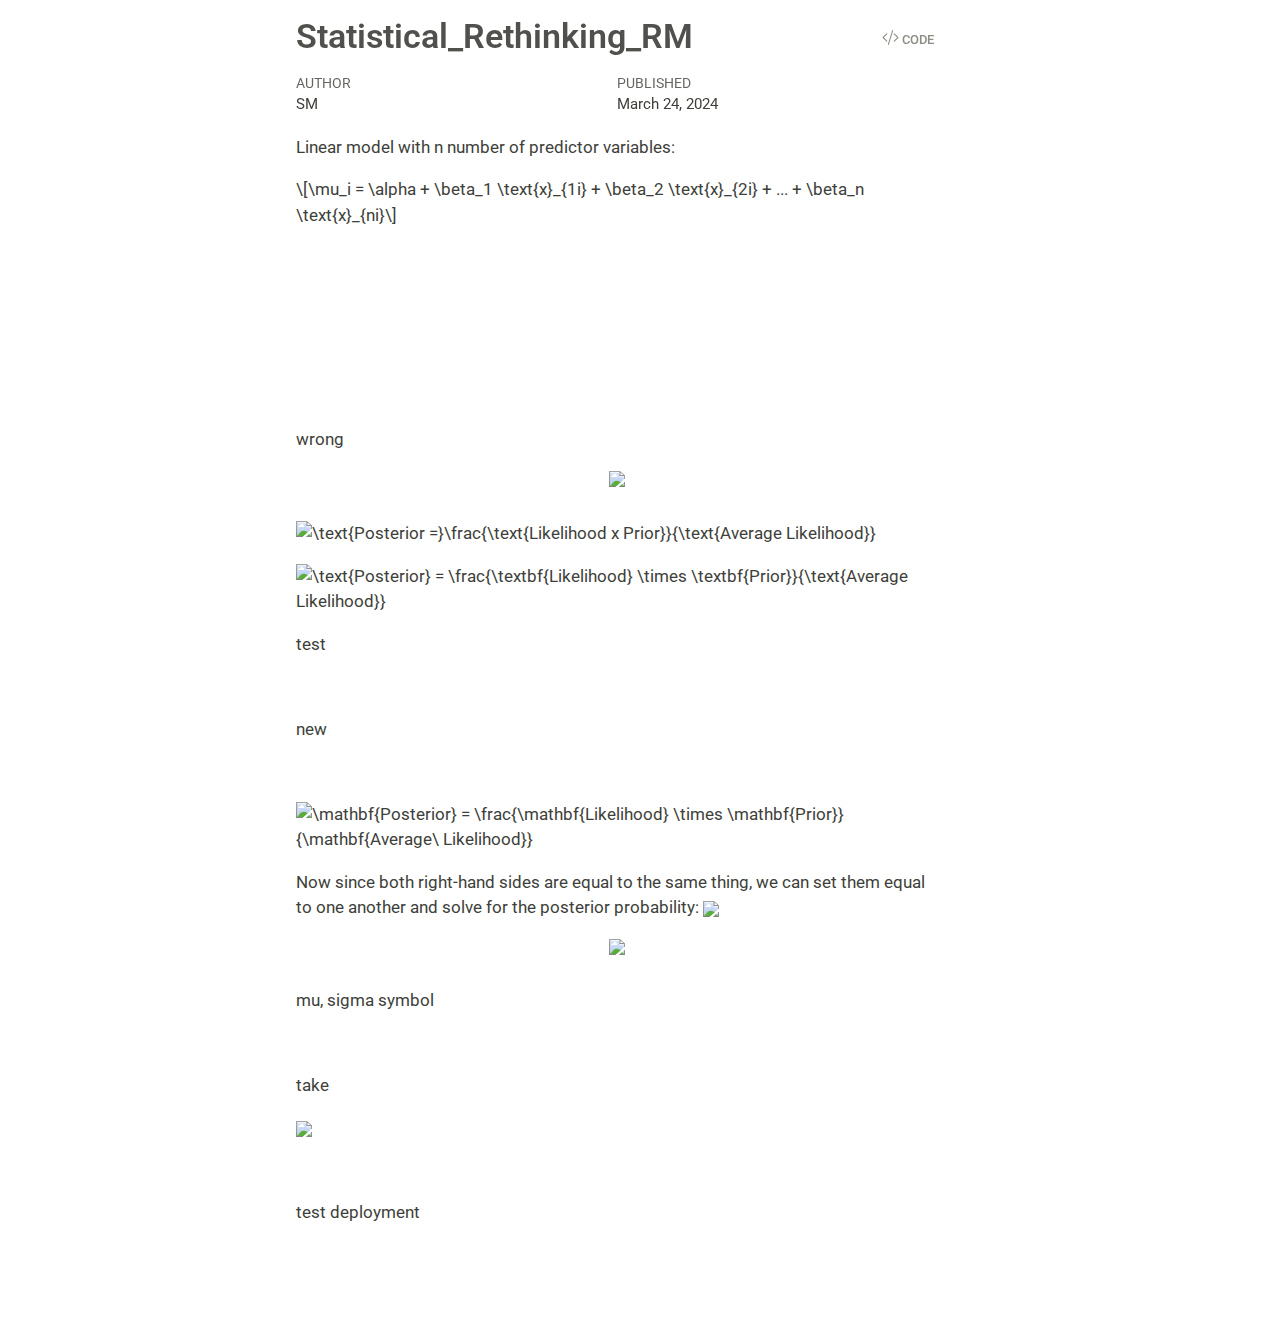
==== commit 08bb0fa2: "test" ====
--- a/test.html
+++ b/test.html
@@ -125,10 +125,11 @@
 <figcaption class="figure-caption"></figcaption></figure>
 </div>
 <p>mu, sigma symbol</p>
-<p><img src="https://latex.codecogs.com/svg.image?%5Cboldsymbol%7B%5Cgamma%7D" title=""></p>
+<p><img src="https://latex.codecogs.com/svg.image?%5Cboldsymbol%7B%5Csigma%7D" title=""></p>
 <p>take</p>
 <p><img src="https://latex.codecogs.com/svg.latex?%5Cboldsymbol%7B%5Cmu_i%20=%20%5Calpha%20+%20%5Cbeta_x%20x_i%20+%20%5Cbeta_z%20Z_i%7D" class="img-fluid"></p>
 <p><img src="https://latex.codecogs.com/svg.latex?%5Cdpi%7B110%7D%5Ctextbf%7Bplausibility%20of%20p%20after%20D%7D_%7B%5Ctextbf%7Bnew%7D%7D%20%5Cboldsymbol%7B=%7D%20%5Cfrac%7B%5Ctextbf%7Bways%20p%20can%20produce%20D%7D_%7B%5Ctextbf%7Bnew%7D%7D%20%5Cboldsymbol%7B%5Ctimes%7D%20%5Ctextbf%7Bprior%20plausibility%20p%7D%7D%7B%5Ctextbf%7Bsum%20of%20products%7D%7D" title=""></p>
+<p>test deployment</p>
 <!-- -->
 
 
@@ -499,13 +500,15 @@
 <span id="cb1-81"><a href="#cb1-81" aria-hidden="true" tabindex="-1"></a></span>
 <span id="cb1-82"><a href="#cb1-82" aria-hidden="true" tabindex="-1"></a>mu, sigma symbol</span>
 <span id="cb1-83"><a href="#cb1-83" aria-hidden="true" tabindex="-1"></a></span>
-<span id="cb1-84"><a href="#cb1-84" aria-hidden="true" tabindex="-1"></a><span class="kw">&lt;img</span> <span class="er">src</span><span class="ot">=</span><span class="st">"https://latex.codecogs.com/svg.image?\boldsymbol{\gamma}"</span> <span class="er">title</span><span class="ot">=</span><span class="st">""</span> <span class="kw">/&gt;</span></span>
+<span id="cb1-84"><a href="#cb1-84" aria-hidden="true" tabindex="-1"></a><span class="kw">&lt;img</span> <span class="er">src</span><span class="ot">=</span><span class="st">"https://latex.codecogs.com/svg.image?\boldsymbol{\sigma}"</span> <span class="er">title</span><span class="ot">=</span><span class="st">""</span> <span class="kw">/&gt;</span></span>
 <span id="cb1-85"><a href="#cb1-85" aria-hidden="true" tabindex="-1"></a></span>
 <span id="cb1-86"><a href="#cb1-86" aria-hidden="true" tabindex="-1"></a>take</span>
 <span id="cb1-87"><a href="#cb1-87" aria-hidden="true" tabindex="-1"></a></span>
 <span id="cb1-88"><a href="#cb1-88" aria-hidden="true" tabindex="-1"></a><span class="al">![](https://latex.codecogs.com/svg.latex?\boldsymbol{\mu_i = \alpha + \beta_x x_i + \beta_z Z_i})</span></span>
 <span id="cb1-89"><a href="#cb1-89" aria-hidden="true" tabindex="-1"></a></span>
-<span id="cb1-90"><a href="#cb1-90" aria-hidden="true" tabindex="-1"></a><span class="kw">&lt;img</span> <span class="er">src</span><span class="ot">=</span><span class="st">"https://latex.codecogs.com/svg.latex?\dpi{110}\textbf{plausibility of p after D}_{\textbf{new}} \boldsymbol{=} \frac{\textbf{ways p can produce D}_{\textbf{new}} \boldsymbol{\times} \textbf{prior plausibility p}}{\textbf{sum of products}}"</span><span class="er">title</span><span class="ot">=</span><span class="st">""</span> <span class="kw">/&gt;</span></span></code><button title="Copy to Clipboard" class="code-copy-button"><i class="bi"></i></button></pre></div>
+<span id="cb1-90"><a href="#cb1-90" aria-hidden="true" tabindex="-1"></a><span class="kw">&lt;img</span> <span class="er">src</span><span class="ot">=</span><span class="st">"https://latex.codecogs.com/svg.latex?\dpi{110}\textbf{plausibility of p after D}_{\textbf{new}} \boldsymbol{=} \frac{\textbf{ways p can produce D}_{\textbf{new}} \boldsymbol{\times} \textbf{prior plausibility p}}{\textbf{sum of products}}"</span><span class="er">title</span><span class="ot">=</span><span class="st">""</span> <span class="kw">/&gt;</span></span>
+<span id="cb1-91"><a href="#cb1-91" aria-hidden="true" tabindex="-1"></a></span>
+<span id="cb1-92"><a href="#cb1-92" aria-hidden="true" tabindex="-1"></a>test deployment</span></code><button title="Copy to Clipboard" class="code-copy-button"><i class="bi"></i></button></pre></div>
 </div></div></div></div></div>
 </div> <!-- /content -->
 
